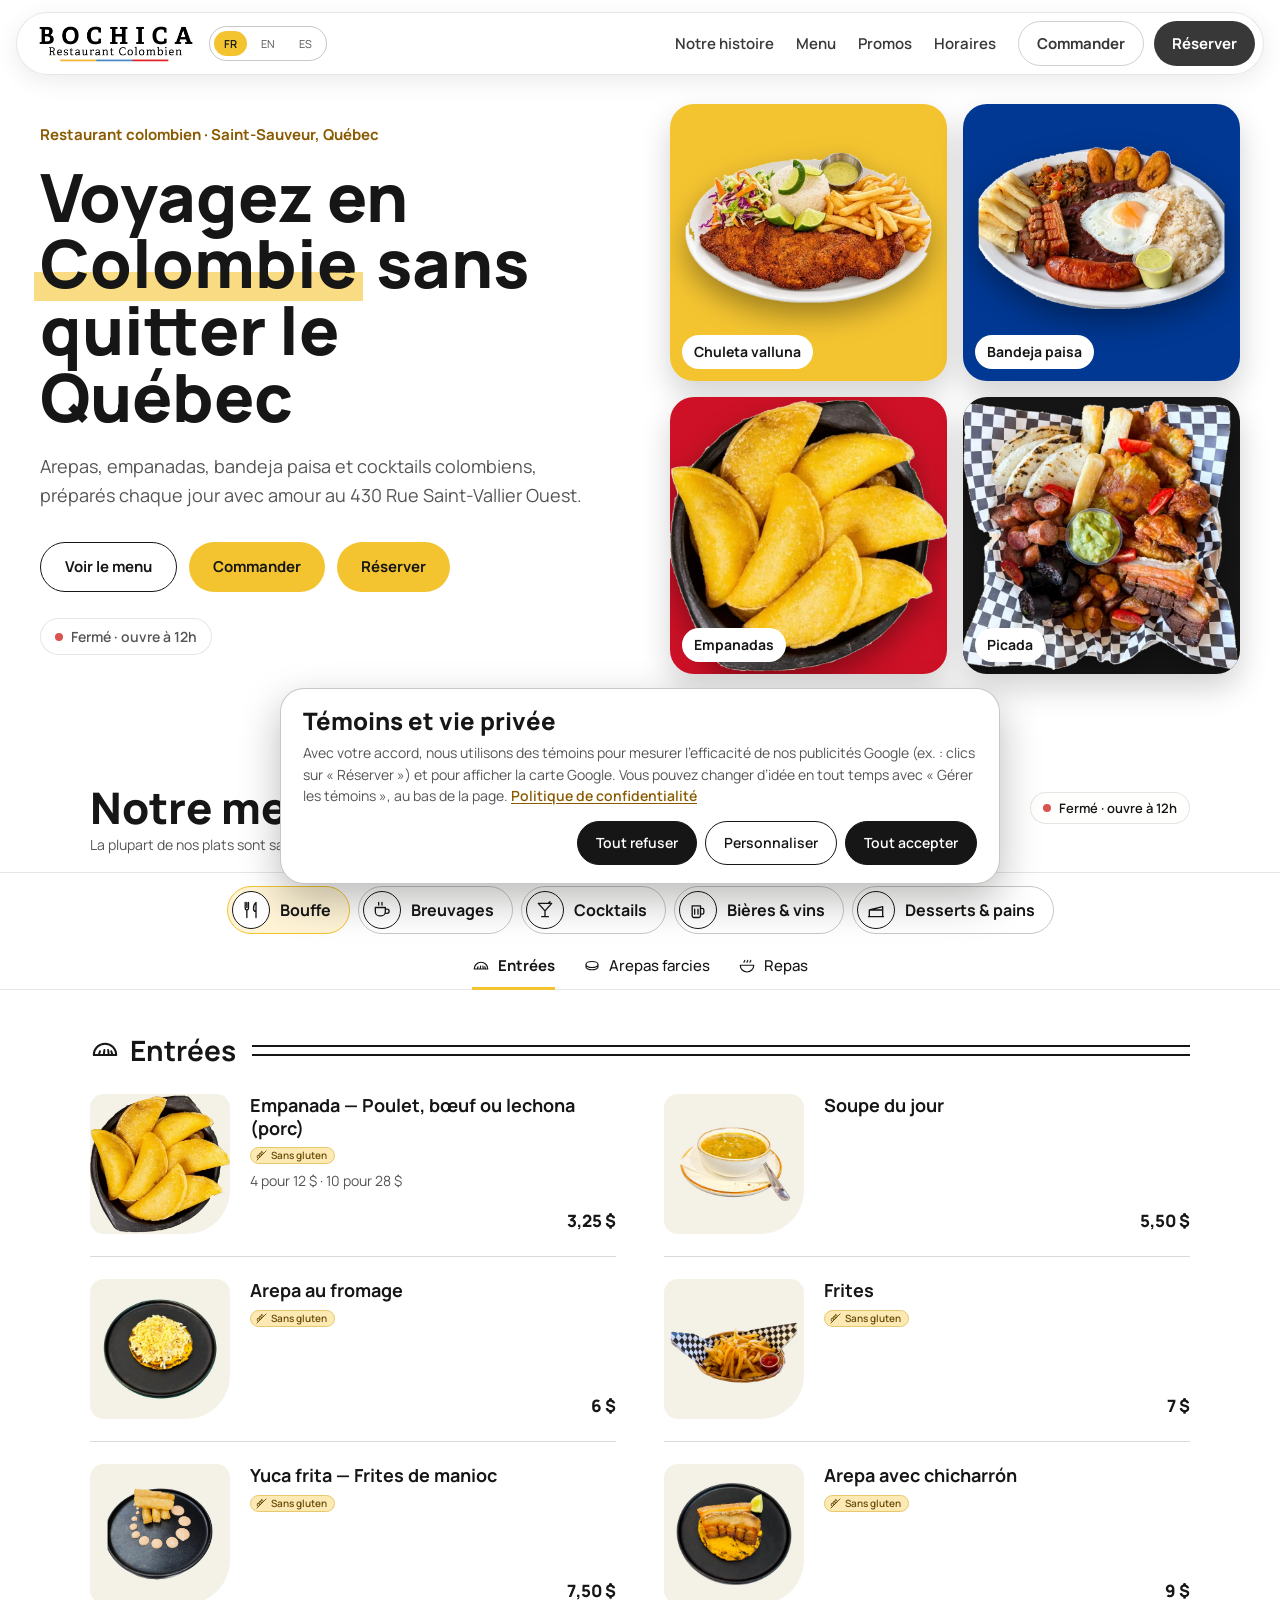
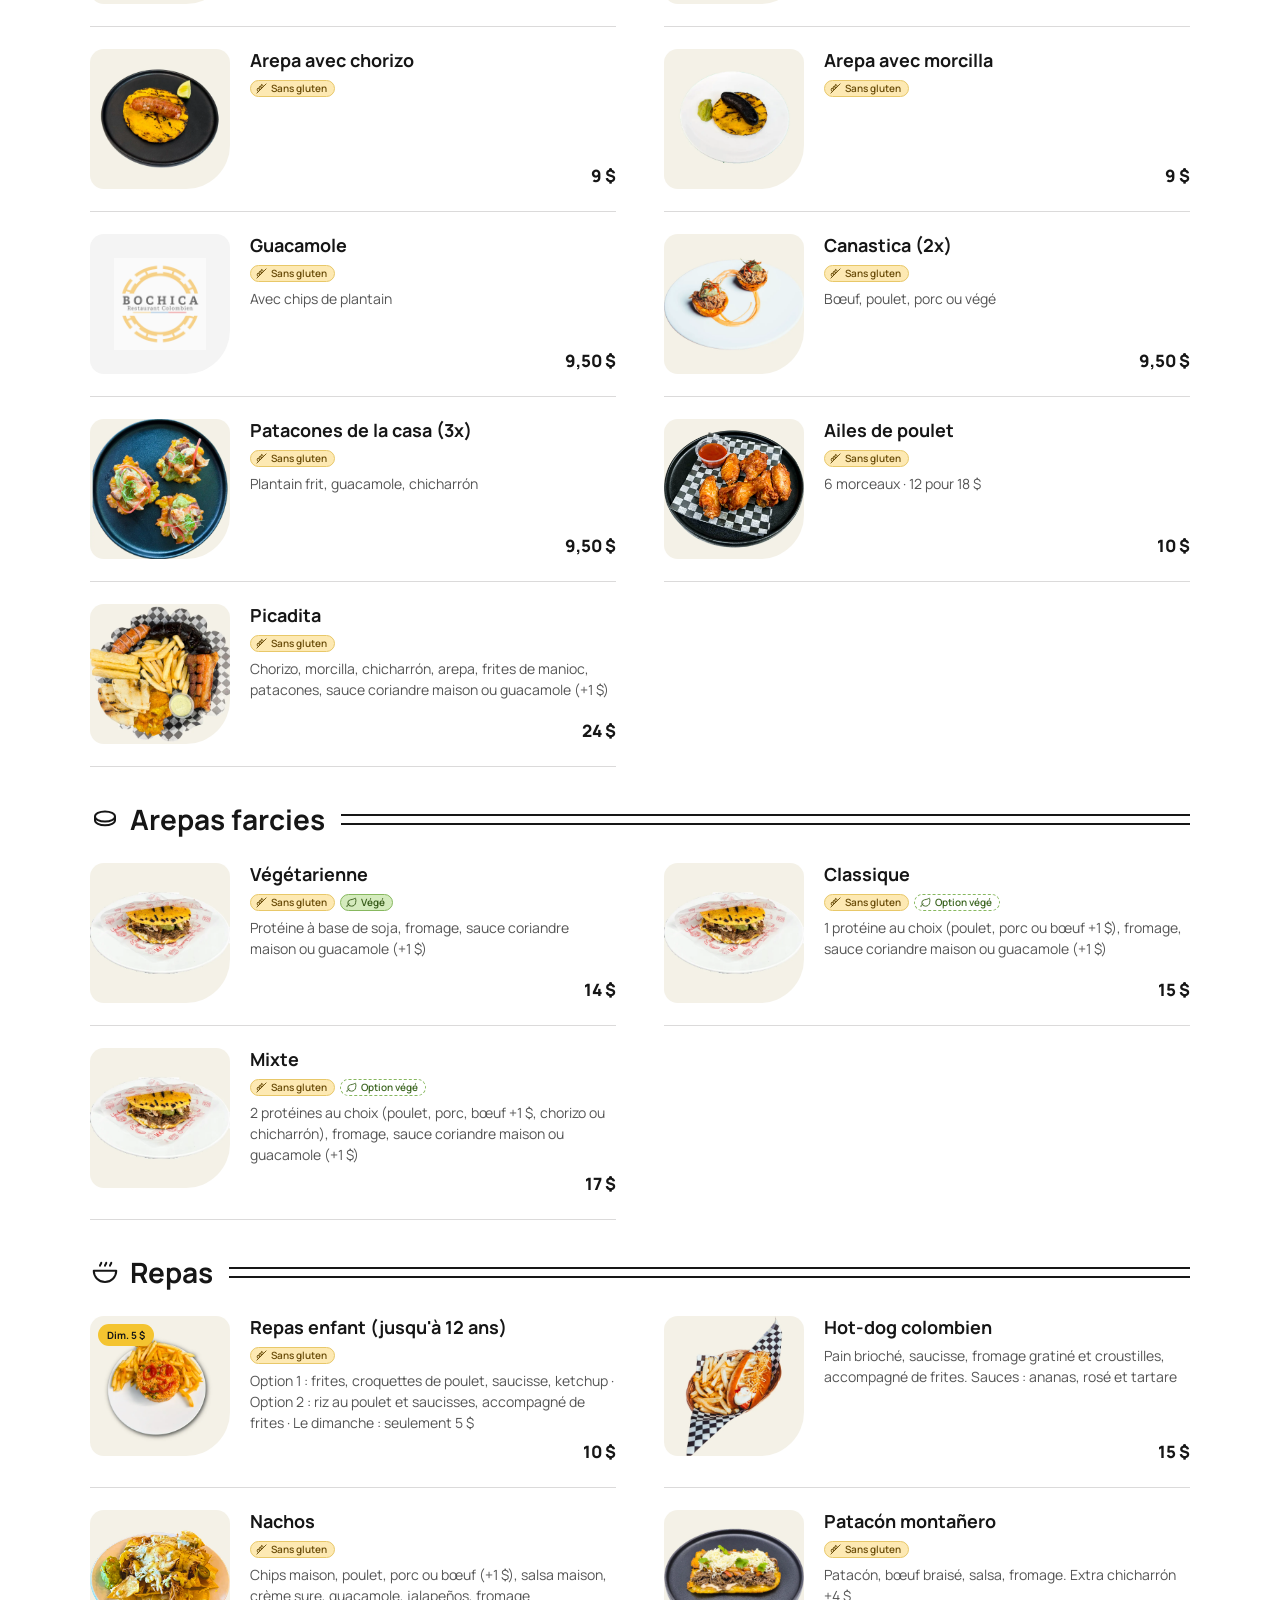
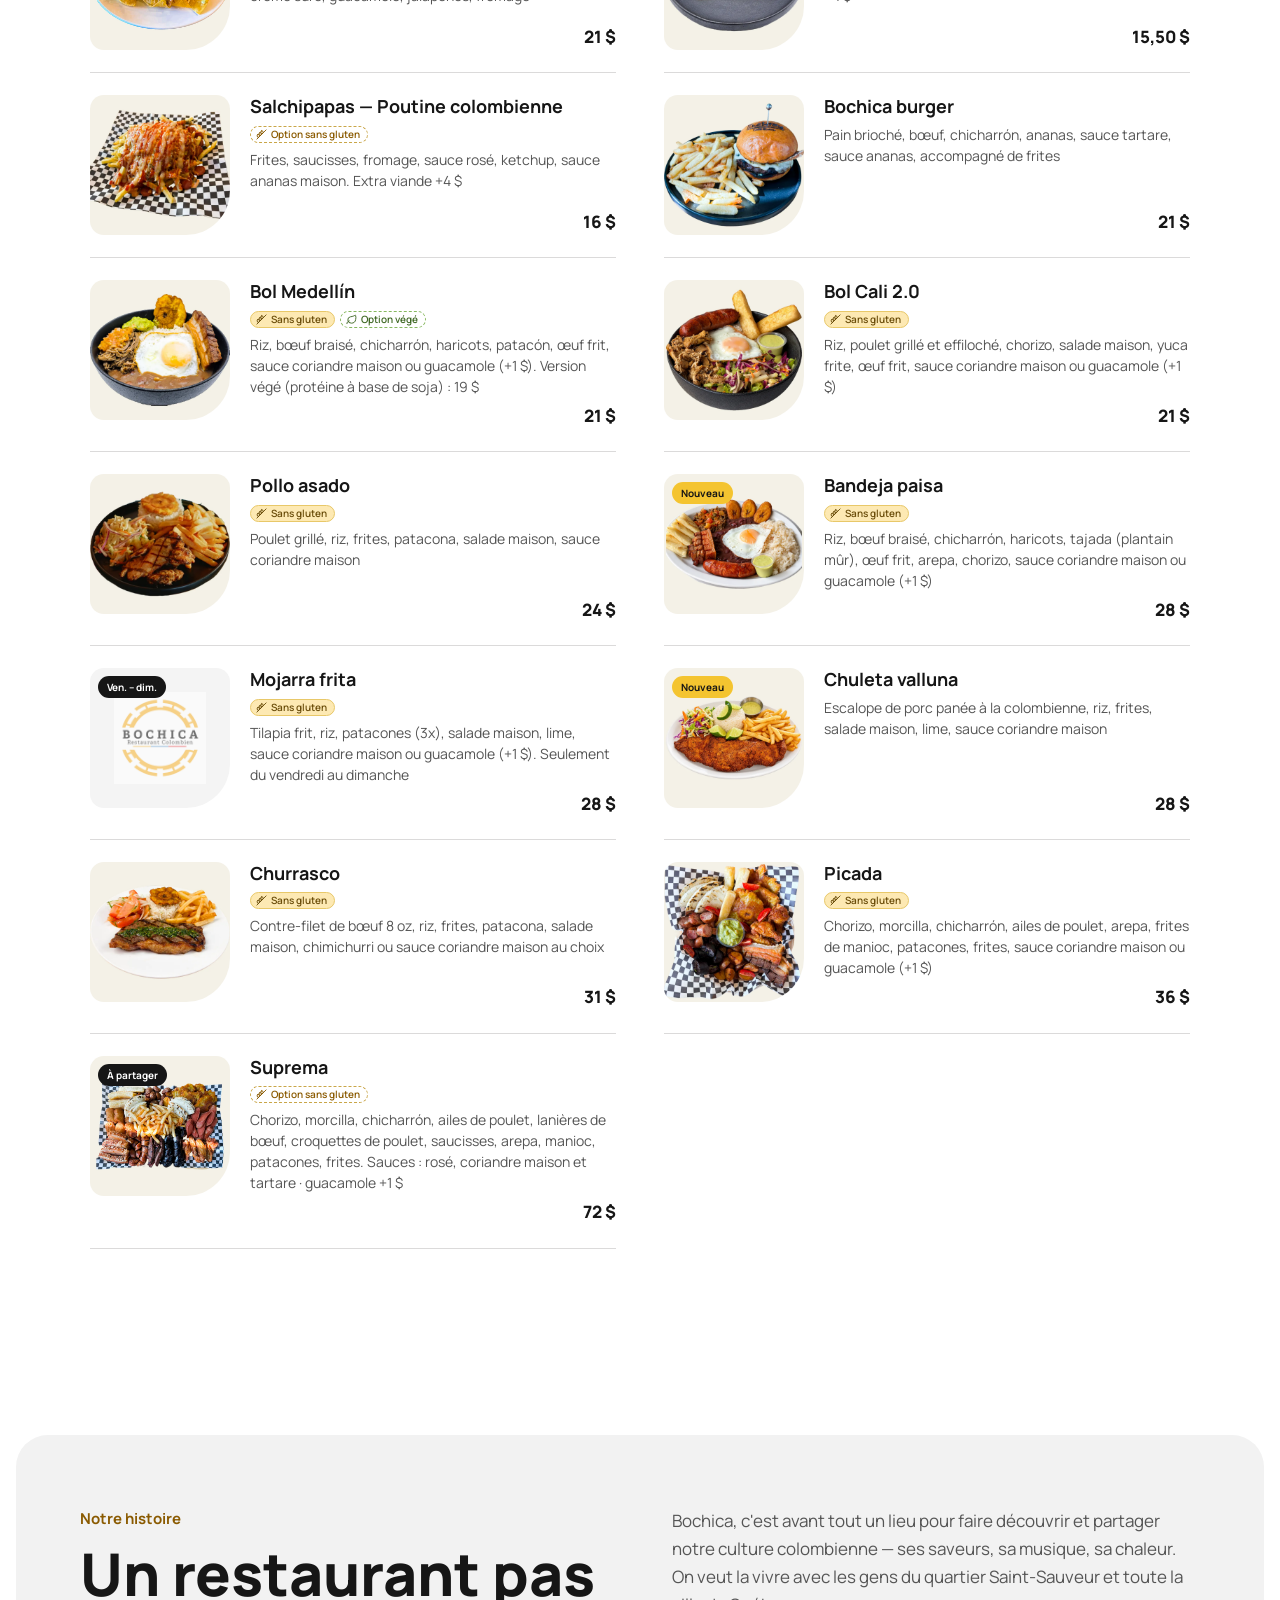
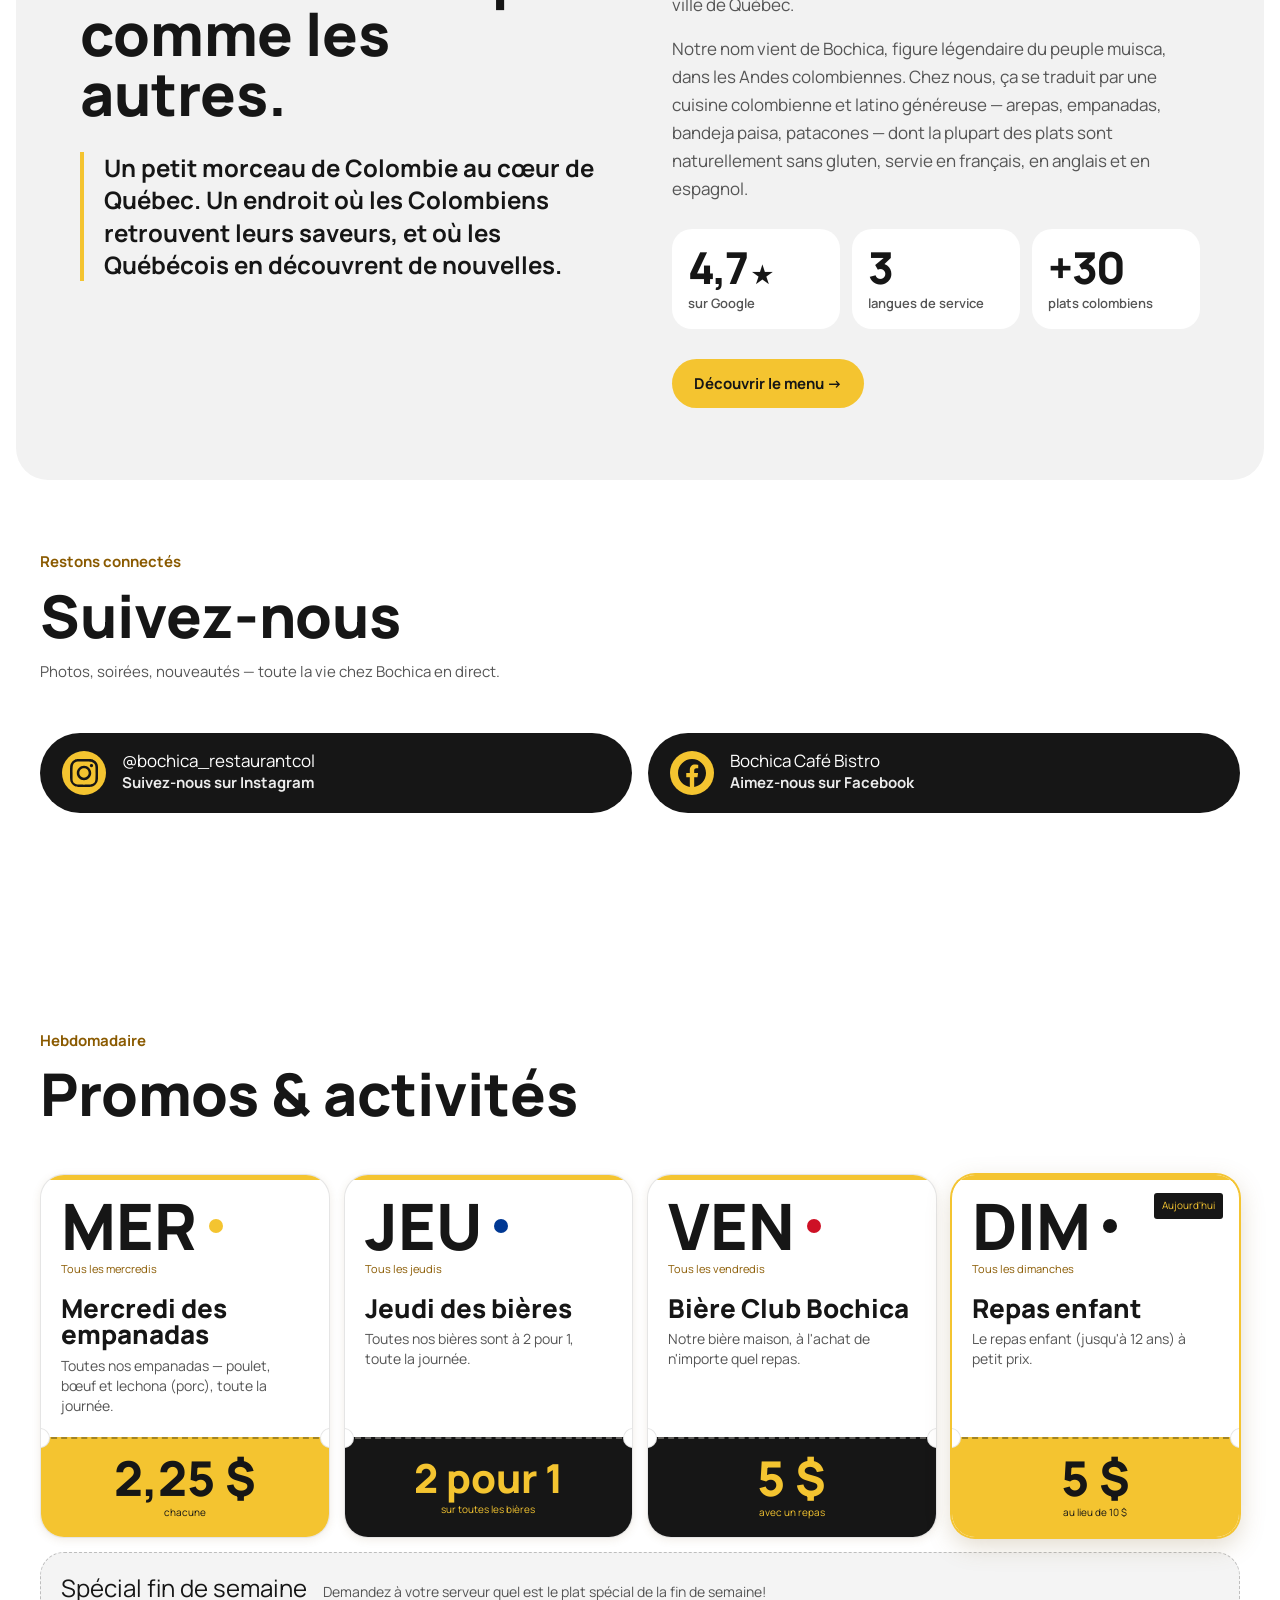
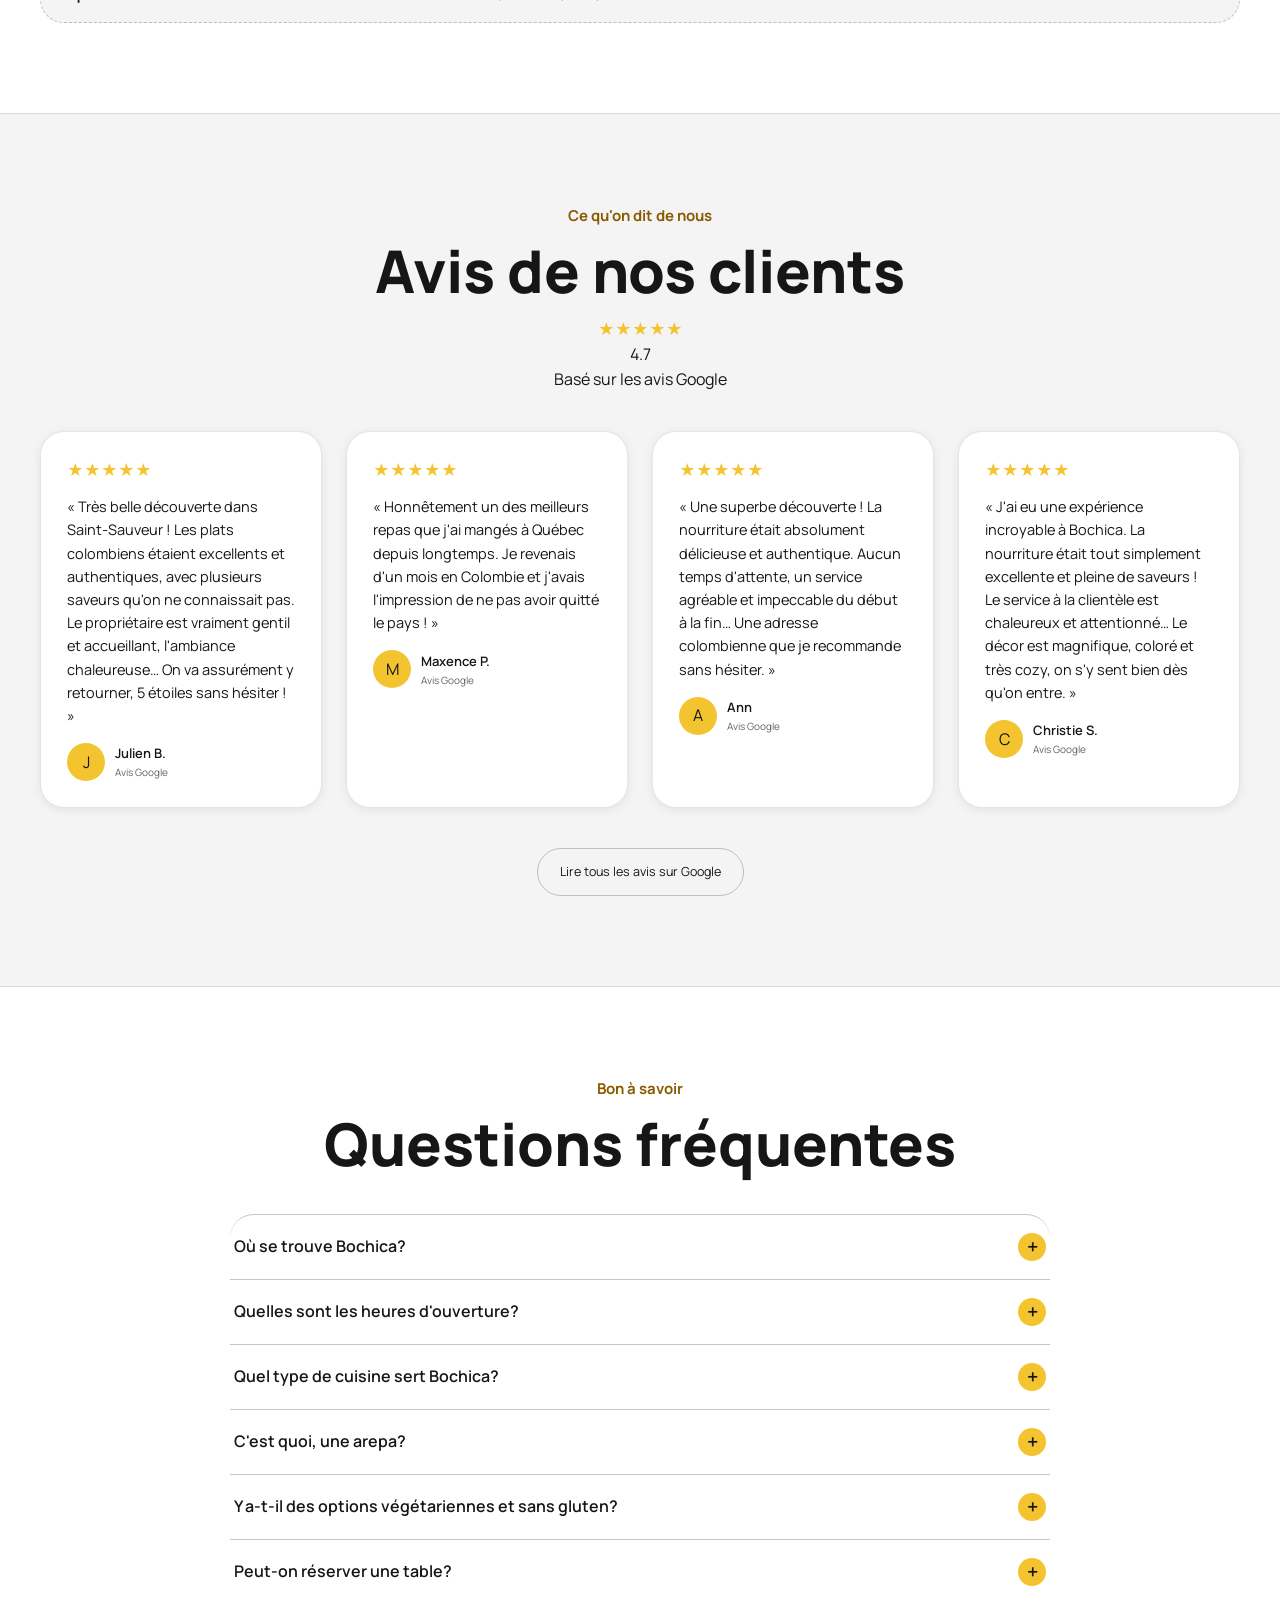
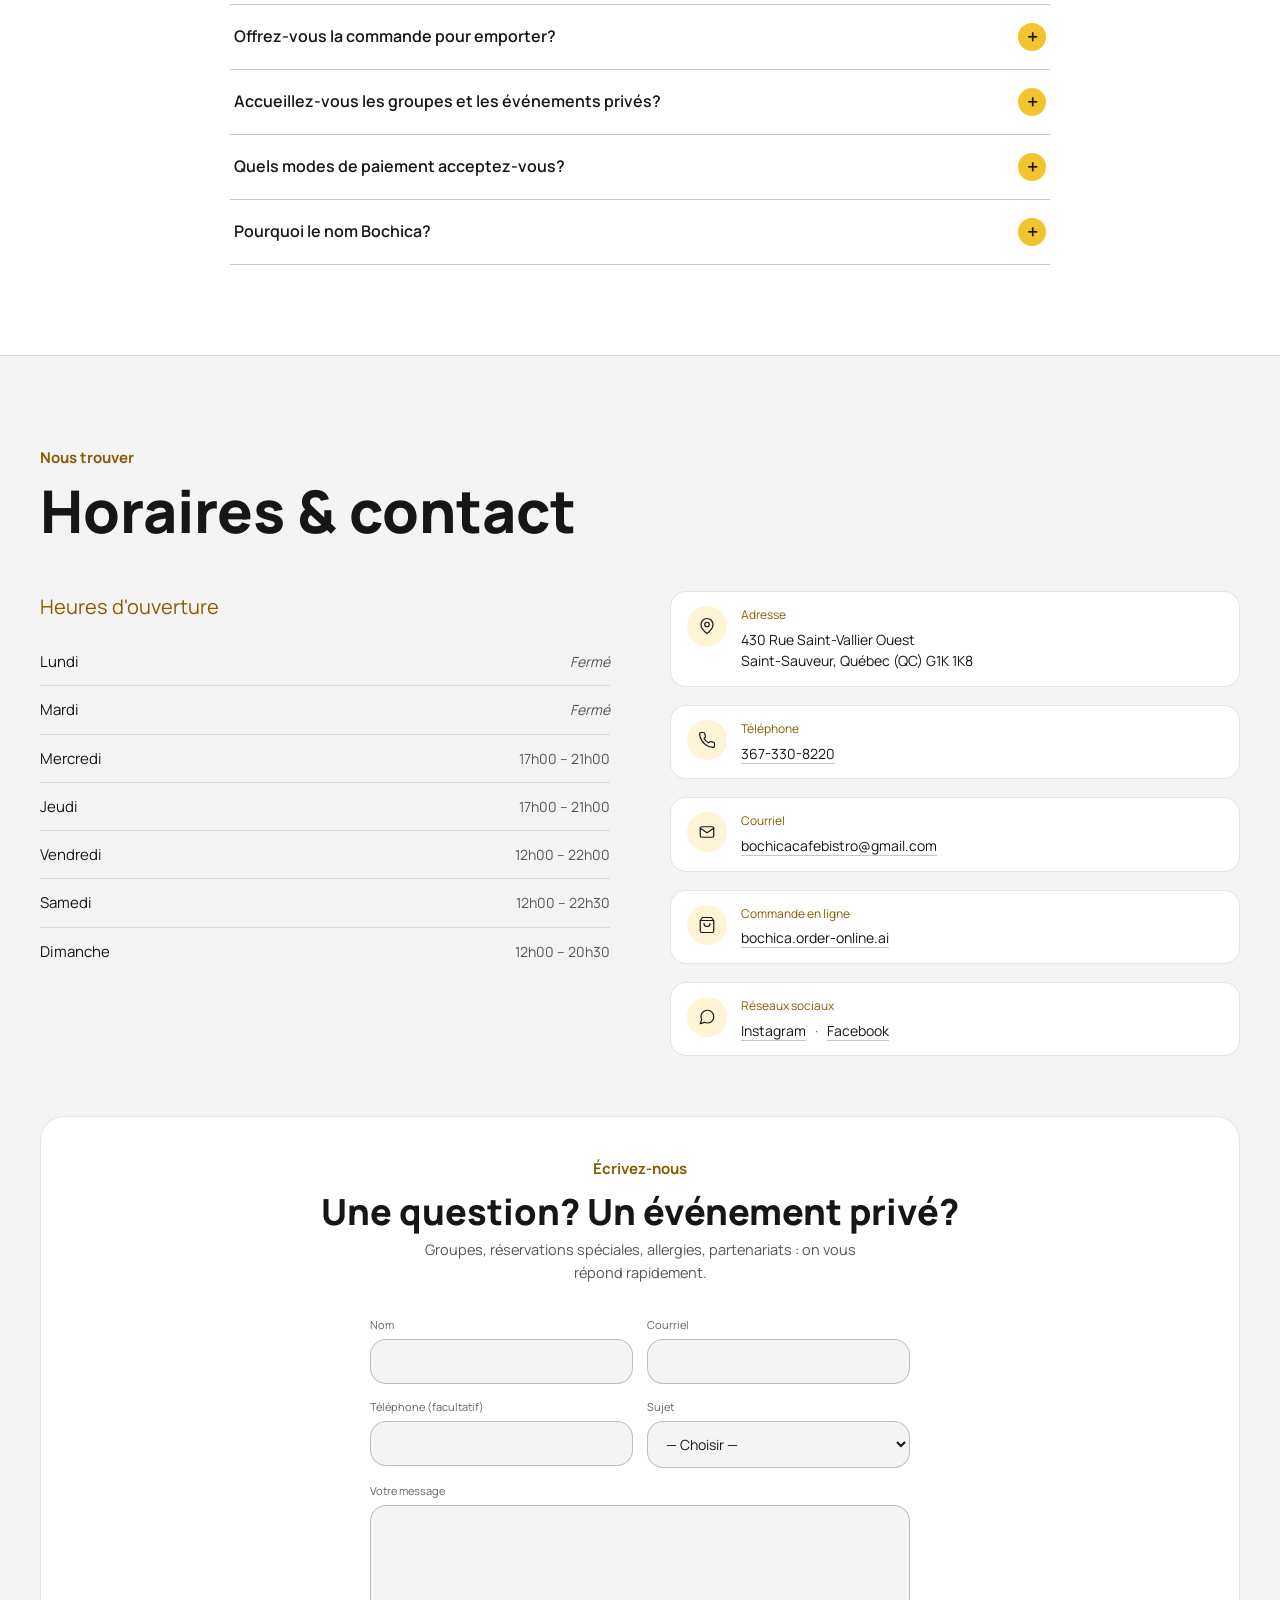
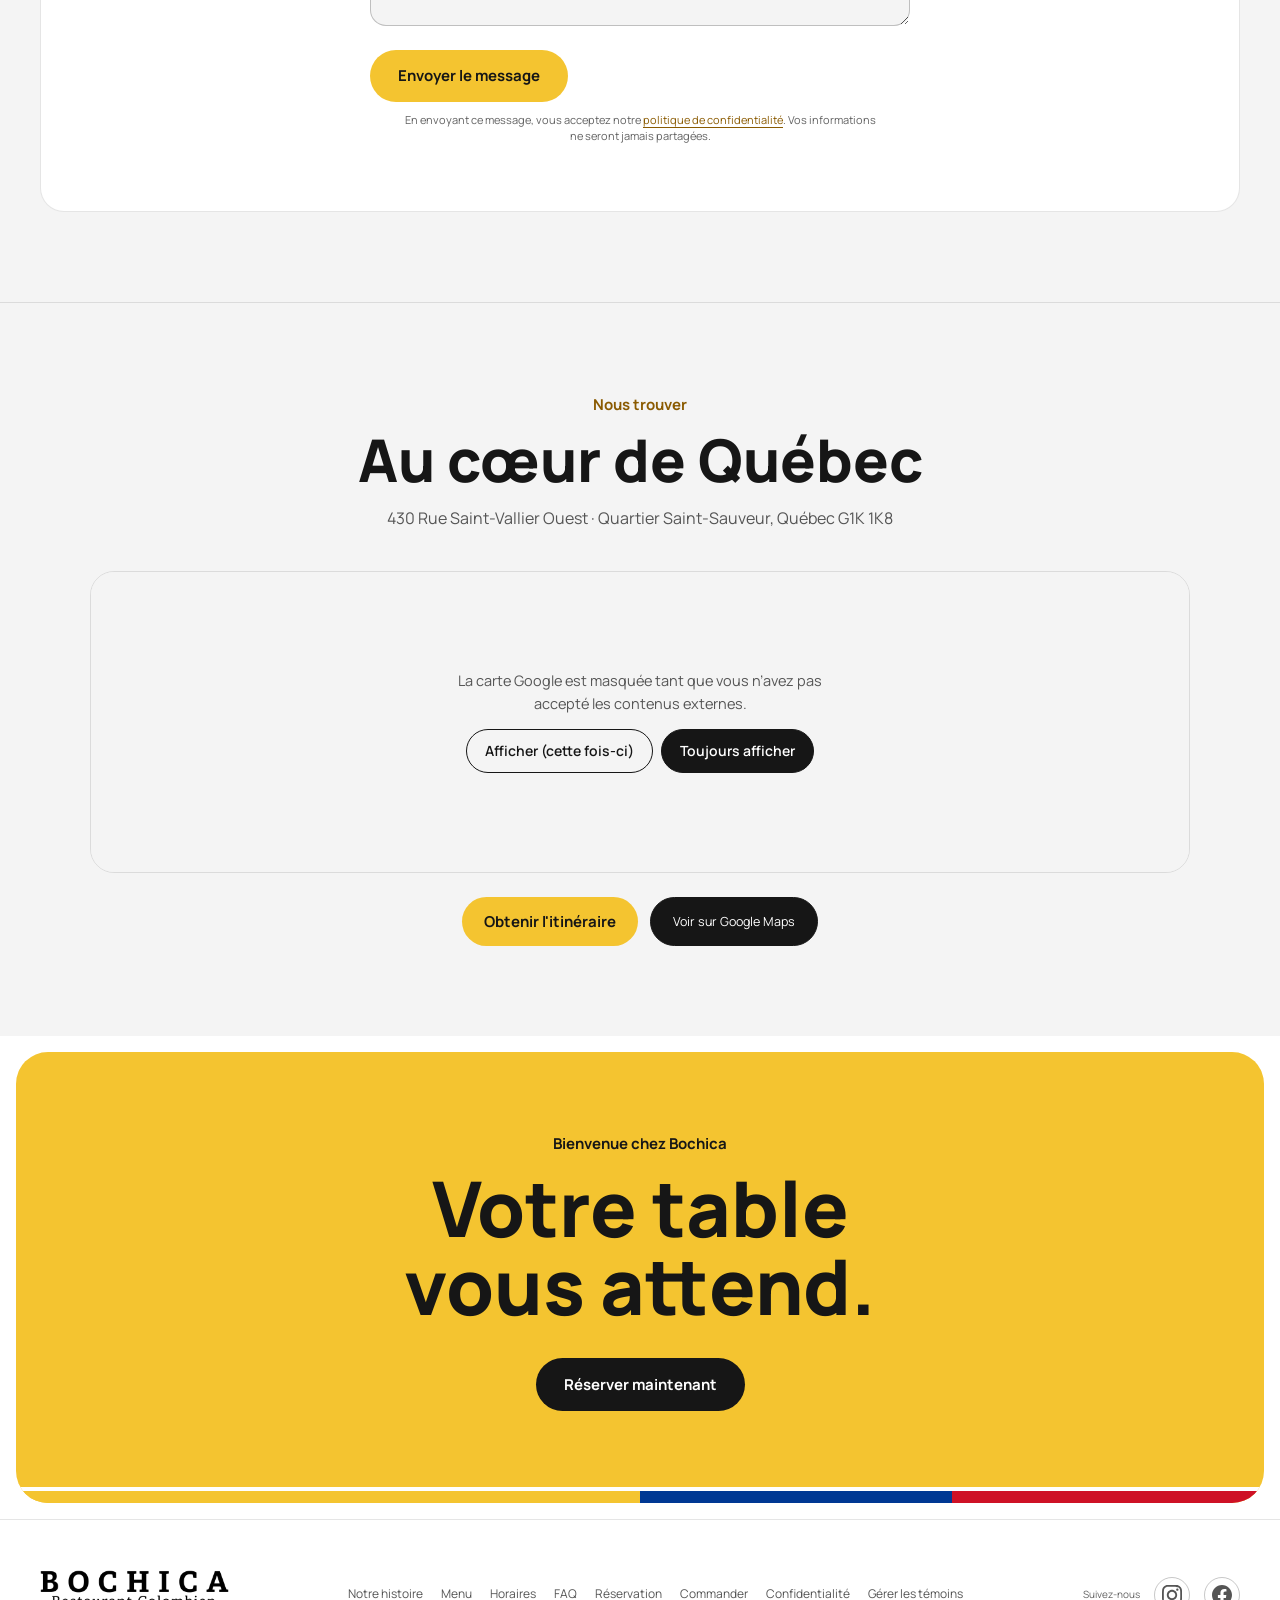
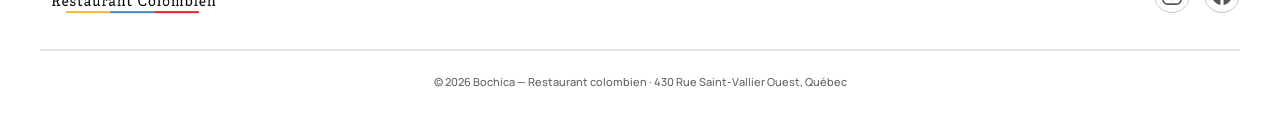
==== index.html @ 5a5da404 "sdf" ====
<!DOCTYPE html>
<html lang="fr-CA" data-page-lang="fr">
<head>
  <meta charset="UTF-8"/>
  <meta name="viewport" content="width=device-width, initial-scale=1.0"/>
  <meta name="color-scheme" content="light"/>

  <!-- ============ SEO — Balises principales ============ -->
  <title>Bochica Restaurant Colombien · Cuisine latino à Québec</title>
  <meta name="description" content="Restaurant colombien et latino à Québec : arepas, empanadas, bandeja paisa, cocktails. Saint-Sauveur, 430 Saint-Vallier O. Réservez ou commandez en ligne."/>
  <meta name="author" content="Bochica Restaurant Colombien"/>
  <meta name="robots" content="index, follow, max-image-preview:large, max-snippet:-1, max-video-preview:-1"/>
  <meta name="geo.region" content="CA-QC"/>
  <meta name="geo.placename" content="Québec"/>
  <meta name="geo.position" content="46.811622;-71.239785"/>
  <meta name="ICBM" content="46.811622, -71.239785"/>

  <!-- URL canonique -->
  <link rel="canonical" href="https://bochicacafebistro.ca/"/>

  <!-- Favicon & icônes -->
  <link rel="icon" type="image/x-icon" href="/favicon.ico"/>
  <link rel="icon" type="image/png" sizes="16x16" href="/images/favicon-16x16.png"/>
  <link rel="icon" type="image/png" sizes="32x32" href="/images/favicon-32x32.png"/>
  <link rel="icon" type="image/png" sizes="48x48" href="/images/favicon-48x48.png"/>
  <link rel="apple-touch-icon" sizes="180x180" href="/images/apple-touch-icon.png"/>
  <link rel="manifest" href="/site.webmanifest"/>
  <meta name="theme-color" content="#f5f1e8"/>
  <meta name="apple-mobile-web-app-capable" content="yes"/>
  <meta name="mobile-web-app-capable" content="yes"/>
  <meta name="apple-mobile-web-app-status-bar-style" content="default"/>
  <meta name="apple-mobile-web-app-title" content="Bochica"/>

  <!-- Préchargement des ressources critiques pour Core Web Vitals -->
  <!-- NOTE: pas de preload du logo (800 KB) — non-LCP, gaspille de la bande passante critique.
       NOTE: le preload de hero.jpg a été retiré car le fichier n'existe pas encore.
       À réactiver dès que images/hero.jpg (poster vidéo) sera ajouté. -->

  <!-- DNS prefetch pour optimiser les connexions externes -->
  <link rel="dns-prefetch" href="https://widgets.libroreserve.com"/>
  <link rel="dns-prefetch" href="https://bochica.order-online.ai"/>
  <link rel="dns-prefetch" href="https://www.google.com"/>

  <!-- Typographie : Bebas Neue (titres impact) + Inter (corps) + JetBrains Mono (microcopy) -->
  <link rel="preconnect" href="https://fonts.googleapis.com"/>
  <link rel="preconnect" href="https://fonts.gstatic.com" crossorigin/>
  <link rel="preload" as="style" href="https://fonts.googleapis.com/css2?family=Bebas+Neue&family=Manrope:wght@500;600;700;800&family=Inter:wght@400;500;600;700&family=JetBrains+Mono:wght@400;500;600&display=swap"/>
  <link href="https://fonts.googleapis.com/css2?family=Bebas+Neue&family=Manrope:wght@500;600;700;800&family=Inter:wght@400;500;600;700&family=JetBrains+Mono:wght@400;500;600&display=swap" rel="stylesheet"/>

  <!-- ============ Open Graph (Facebook, LinkedIn, WhatsApp) ============ -->
  <meta property="og:type" content="restaurant.restaurant"/>
  <meta property="og:site_name" content="Bochica Restaurant Colombien"/>
  <meta property="og:url" content="https://bochicacafebistro.ca/"/>
  <meta property="og:title" content="Bochica Restaurant Colombien · Cuisine latino à Québec"/>
  <meta property="og:description" content="Voyagez en Colombie sans quitter le Québec ! Arepas, empanadas, bandeja paisa et cocktails latino-américains au 430 Rue Saint-Vallier Ouest, Québec."/>
  <meta property="og:image" content="https://bochicacafebistro.ca/images/og-bochica.jpg"/>
  <meta property="og:image:secure_url" content="https://bochicacafebistro.ca/images/og-bochica.jpg"/>
  <meta property="og:image:type" content="image/jpeg"/>
  <meta property="og:image:width" content="1200"/>
  <meta property="og:image:height" content="630"/>
  <meta property="og:image:alt" content="Bochica, restaurant colombien à Québec — Bol Medellín"/>
  <meta property="og:locale" content="fr_CA"/>
  <meta property="og:locale:alternate" content="en_CA"/>
  <meta property="og:locale:alternate" content="es_ES"/>
  <meta property="restaurant:contact_info:street_address" content="430 Rue Saint-Vallier Ouest"/>
  <meta property="restaurant:contact_info:locality" content="Québec"/>
  <meta property="restaurant:contact_info:region" content="QC"/>
  <meta property="restaurant:contact_info:postal_code" content="G1K 1K8"/>
  <meta property="restaurant:contact_info:country_name" content="Canada"/>
  <meta property="restaurant:contact_info:phone_number" content="+1-367-330-8220"/>

  <!-- ============ Twitter / X Cards ============ -->
  <meta name="twitter:card" content="summary_large_image"/>
  <meta name="twitter:url" content="https://bochicacafebistro.ca/"/>
  <meta name="twitter:title" content="Bochica Restaurant Colombien · Cuisine latino à Québec"/>
  <meta name="twitter:description" content="Voyagez en Colombie sans quitter le Québec ! Arepas, empanadas, bandeja paisa et cocktails au 430 Rue Saint-Vallier Ouest."/>
  <meta name="twitter:image" content="https://bochicacafebistro.ca/images/og-bochica.jpg"/>
  <meta name="twitter:image:alt" content="Bochica, restaurant colombien à Québec — Bol Medellín"/>

  <!-- ============ Données structurées — Schema.org Restaurant ============ -->
  <script type="application/ld+json">
  {
    "@context": "https://schema.org",
    "@type": "Restaurant",
    "@id": "https://bochicacafebistro.ca/#restaurant",
    "name": "Bochica Restaurant Colombien",
    "alternateName": ["Bochica", "Bochica Café Bistro", "Restaurant Bochica"],
    "description": "Restaurant colombien et latino à Québec (Saint-Sauveur) : arepas, empanadas, bandeja paisa, patacones, picadas, cocktails latinos et desserts colombiens. La plupart des plats sont sans gluten. Service en français, en anglais et en espagnol.",
    "image": [
      "https://bochicacafebistro.ca/images/og-bochica.jpg",
      "https://bochicacafebistro.ca/images/bandeja-medellin.webp",
      "https://bochicacafebistro.ca/images/bochica-burger.webp",
      "https://bochicacafebistro.ca/images/picada-suprema.webp",
      "https://bochicacafebistro.ca/images/arepa-classique.webp"
    ],
    "photo": [
      "https://bochicacafebistro.ca/images/bandeja-medellin.webp",
      "https://bochicacafebistro.ca/images/picada.webp",
      "https://bochicacafebistro.ca/images/patacones-de-la-casa.webp",
      "https://bochicacafebistro.ca/images/churrasco.webp",
      "https://bochicacafebistro.ca/images/pollo-asado.webp",
      "https://bochicacafebistro.ca/images/bochica-burger.webp"
    ],
    "logo": "https://bochicacafebistro.ca/images/logo-bochica.png",
    "url": "https://bochicacafebistro.ca/",
    "telephone": "+1-367-330-8220",
    "email": "bochicacafebistro@gmail.com",
    "priceRange": "$$",
    "servesCuisine": ["Colombienne", "Latino-américaine", "Sud-américaine", "Colombian", "Latin American"],
    "knowsLanguage": ["fr", "en", "es"],
    "paymentAccepted": ["Cash", "Credit Card", "Debit Card"],
    "currenciesAccepted": "CAD",
    "publicAccess": true,
    "isAccessibleForFree": true,
    "smokingAllowed": false,
    "hasMap": "https://www.google.com/maps/place/?q=place_id:ChIJmYzJQnqXuEwRTWtbmpZ_2zA",
    "geo": {
      "@type": "GeoCoordinates",
      "latitude": 46.811622,
      "longitude": -71.239785
    },
    "address": {
      "@type": "PostalAddress",
      "streetAddress": "430 Rue Saint-Vallier Ouest",
      "addressLocality": "Québec",
      "addressRegion": "QC",
      "postalCode": "G1K 1K8",
      "addressCountry": "CA"
    },
    "openingHoursSpecification": [
      {
        "@type": "OpeningHoursSpecification",
        "dayOfWeek": ["Wednesday", "Thursday"],
        "opens": "17:00",
        "closes": "21:00"
      },
      {
        "@type": "OpeningHoursSpecification",
        "dayOfWeek": "Friday",
        "opens": "12:00",
        "closes": "22:00"
      },
      {
        "@type": "OpeningHoursSpecification",
        "dayOfWeek": "Saturday",
        "opens": "12:00",
        "closes": "22:30"
      },
      {
        "@type": "OpeningHoursSpecification",
        "dayOfWeek": "Sunday",
        "opens": "12:00",
        "closes": "20:30"
      }
    ],
    "acceptsReservations": true,
    "hasMenu": "https://bochicacafebistro.ca/#menu",
    "potentialAction": [
      {
        "@type": "ReserveAction",
        "target": {
          "@type": "EntryPoint",
          "urlTemplate": "https://widgets.libroreserve.com/WEB/QC017664192446445AC/book",
          "inLanguage": "fr-CA",
          "actionPlatform": [
            "http://schema.org/DesktopWebPlatform",
            "http://schema.org/MobileWebPlatform"
          ]
        }
      },
      {
        "@type": "OrderAction",
        "target": {
          "@type": "EntryPoint",
          "urlTemplate": "https://bochica.order-online.ai/",
          "inLanguage": "fr-CA",
          "actionPlatform": [
            "http://schema.org/DesktopWebPlatform",
            "http://schema.org/MobileWebPlatform"
          ]
        },
        "deliveryMethod": [
          "http://purl.org/goodrelations/v1#DeliveryModePickUp"
        ]
      }
    ],
    "sameAs": [
      "https://www.instagram.com/bochica_restaurantcol/",
      "https://www.facebook.com/61567223975718",
      "https://www.google.com/maps/place/?q=place_id:ChIJmYzJQnqXuEwRTWtbmpZ_2zA",
      "https://www.tripadvisor.ca/Restaurant_Review-g155033-d33771823-Reviews-Bochica_cafe_bistro-Quebec_City_Quebec.html",
      "https://www.restoquebec.ca/resto/bochica-cafe-bistro-quebec/19859/fr/"
    ]
  }
  </script>

  <!-- ============ Données structurées — Schema.org Menu ============ -->
  <script type="application/ld+json">
  {
    "@context": "https://schema.org",
    "@type": "Menu",
    "name": "Menu Bochica",
    "inLanguage": "fr-CA",
    "hasMenuSection": [
      {
        "@type": "MenuSection",
        "name": "Entrées",
        "hasMenuItem": [
          {"@type":"MenuItem","name":"Empanada — Poulet, bœuf ou lechona (porc)","description":"4 pour 12 $ · 10 pour 28 $","image":"https://bochicacafebistro.ca/images/empanadas.webp","offers":{"@type":"Offer","price":"3.25","priceCurrency":"CAD"}},
          {"@type":"MenuItem","name":"Soupe du jour","image":"https://bochicacafebistro.ca/images/sancochito.webp","offers":{"@type":"Offer","price":"5.50","priceCurrency":"CAD"}},
          {"@type":"MenuItem","name":"Arepa au fromage","image":"https://bochicacafebistro.ca/images/arepa-au-fromage.webp","suitableForDiet":["https://schema.org/VegetarianDiet","https://schema.org/GlutenFreeDiet"],"offers":{"@type":"Offer","price":"6.00","priceCurrency":"CAD"}},
          {"@type":"MenuItem","name":"Frites","image":"https://bochicacafebistro.ca/images/frites.webp","suitableForDiet":["https://schema.org/VegetarianDiet","https://schema.org/GlutenFreeDiet"],"offers":{"@type":"Offer","price":"7.00","priceCurrency":"CAD"}},
          {"@type":"MenuItem","name":"Yuca frita — Frites de manioc","image":"https://bochicacafebistro.ca/images/frites-de-yuca.webp","offers":{"@type":"Offer","price":"7.50","priceCurrency":"CAD"}},
          {"@type":"MenuItem","name":"Arepa avec chicharrón","image":"https://bochicacafebistro.ca/images/arepa-avec-chicharron.webp","suitableForDiet":"https://schema.org/GlutenFreeDiet","offers":{"@type":"Offer","price":"9.00","priceCurrency":"CAD"}},
          {"@type":"MenuItem","name":"Arepa avec chorizo","image":"https://bochicacafebistro.ca/images/arepa-avec-chorizo.webp","suitableForDiet":"https://schema.org/GlutenFreeDiet","offers":{"@type":"Offer","price":"9.00","priceCurrency":"CAD"}},
          {"@type":"MenuItem","name":"Arepa avec morcilla","image":"https://bochicacafebistro.ca/images/arepa-avec-morcilla.webp","suitableForDiet":"https://schema.org/GlutenFreeDiet","offers":{"@type":"Offer","price":"9.00","priceCurrency":"CAD"}},
          {"@type":"MenuItem","name":"Guacamole avec chips de plantain","description":"Avec chips de plantain","offers":{"@type":"Offer","price":"9.50","priceCurrency":"CAD"}},
          {"@type":"MenuItem","name":"Canastica (2x)","description":"Bœuf, poulet, porc ou végé","image":"https://bochicacafebistro.ca/images/canastica.webp","offers":{"@type":"Offer","price":"9.50","priceCurrency":"CAD"}},
          {"@type":"MenuItem","name":"Patacones de la casa (3x)","description":"Plantain frit, guacamole, chicharrón","image":"https://bochicacafebistro.ca/images/patacones-de-la-casa.webp","offers":{"@type":"Offer","price":"9.50","priceCurrency":"CAD"}},
          {"@type":"MenuItem","name":"Ailes de poulet","description":"6 morceaux · 12 pour 18 $","image":"https://bochicacafebistro.ca/images/ailes-poulet.webp","offers":{"@type":"Offer","price":"10.00","priceCurrency":"CAD"}},
          {"@type":"MenuItem","name":"Picadita","description":"Chorizo, morcilla, chicharrón, arepa, frites de manioc, patacones, sauce coriandre maison ou guacamole (+1 $)","image":"https://bochicacafebistro.ca/images/picadita.webp","offers":{"@type":"Offer","price":"24.00","priceCurrency":"CAD"}}
        ]
      },
      {
        "@type": "MenuSection",
        "name": "Arepas farcies",
        "hasMenuItem": [
          {"@type":"MenuItem","name":"Arepa Végétarienne","description":"Protéine à base de soja, fromage, sauce coriandre maison ou guacamole (+1 $)","image":"https://bochicacafebistro.ca/images/arepa-classique.webp","suitableForDiet":["https://schema.org/VegetarianDiet","https://schema.org/GlutenFreeDiet"],"offers":{"@type":"Offer","price":"14.00","priceCurrency":"CAD"}},
          {"@type":"MenuItem","name":"Arepa Classique","description":"1 protéine au choix (poulet, porc ou bœuf +1 $), fromage, sauce coriandre maison ou guacamole (+1 $)","image":"https://bochicacafebistro.ca/images/arepa-classique.webp","suitableForDiet":"https://schema.org/GlutenFreeDiet","offers":{"@type":"Offer","price":"15.00","priceCurrency":"CAD"}},
          {"@type":"MenuItem","name":"Arepa Mixte","description":"2 protéines au choix (poulet, porc, bœuf +1 $, chorizo ou chicharrón), fromage, sauce coriandre maison ou guacamole (+1 $)","image":"https://bochicacafebistro.ca/images/arepa-classique.webp","suitableForDiet":"https://schema.org/GlutenFreeDiet","offers":{"@type":"Offer","price":"17.00","priceCurrency":"CAD"}}
        ]
      },
      {
        "@type": "MenuSection",
        "name": "Repas",
        "hasMenuItem": [
          {"@type":"MenuItem","name":"Repas enfant (jusqu'à 12 ans)","description":"Option 1 : frites, croquettes de poulet, saucisse, ketchup · Option 2 : riz au poulet et saucisses, accompagné de frites · Le dimanche : seulement 5 $","image":"https://bochicacafebistro.ca/images/repas-enfant.webp","offers":{"@type":"Offer","price":"10.00","priceCurrency":"CAD"}},
          {"@type":"MenuItem","name":"Hot-dog colombien","description":"Pain brioché, saucisse, fromage gratiné et croustilles, accompagné de frites. Sauces : ananas, rosé et tartare","image":"https://bochicacafebistro.ca/images/hot-dog-colombien.webp","offers":{"@type":"Offer","price":"15.00","priceCurrency":"CAD"}},
          {"@type":"MenuItem","name":"Nachos","description":"Chips maison, poulet, porc ou bœuf (+1 $), salsa maison, crème sure, guacamole, jalapeños, fromage","image":"https://bochicacafebistro.ca/images/nachos.webp","suitableForDiet":"https://schema.org/GlutenFreeDiet","offers":{"@type":"Offer","price":"21.00","priceCurrency":"CAD"}},
          {"@type":"MenuItem","name":"Patacón montañero","description":"Patacón, bœuf braisé, salsa, fromage. Extra chicharrón +4 $","image":"https://bochicacafebistro.ca/images/patacon-montanero.webp","offers":{"@type":"Offer","price":"15.50","priceCurrency":"CAD"}},
          {"@type":"MenuItem","name":"Salchipapas","description":"Frites, saucisses, fromage, sauce rosé, ketchup, sauce ananas maison. Extra viande +4 $","image":"https://bochicacafebistro.ca/images/salchipapas.webp","offers":{"@type":"Offer","price":"16.00","priceCurrency":"CAD"}},
          {"@type":"MenuItem","name":"Bochica Burger","description":"Pain brioché, bœuf, chicharrón, ananas, sauce tartare, sauce ananas, accompagné de frites","image":"https://bochicacafebistro.ca/images/bochica-burger.webp","offers":{"@type":"Offer","price":"21.00","priceCurrency":"CAD"}},
          {"@type":"MenuItem","name":"Bol Medellín","description":"Riz, bœuf braisé, chicharrón, haricots, patacón, œuf frit, sauce coriandre maison ou guacamole (+1 $). Version végé (protéine à base de soja) : 19 $","image":"https://bochicacafebistro.ca/images/bandeja-medellin.webp","suitableForDiet":"https://schema.org/GlutenFreeDiet","offers":{"@type":"Offer","price":"21.00","priceCurrency":"CAD"}},
          {"@type":"MenuItem","name":"Bol Cali 2.0","description":"Riz, poulet grillé et effiloché, chorizo, salade maison, yuca frite, œuf frit, sauce coriandre maison ou guacamole (+1 $)","image":"https://bochicacafebistro.ca/images/bol-cali-2.webp","suitableForDiet":"https://schema.org/GlutenFreeDiet","offers":{"@type":"Offer","price":"21.00","priceCurrency":"CAD"}},
          {"@type":"MenuItem","name":"Pollo Asado","description":"Poulet grillé, riz, frites, patacona, salade maison, sauce coriandre maison","image":"https://bochicacafebistro.ca/images/pollo-asado.webp","suitableForDiet":"https://schema.org/GlutenFreeDiet","offers":{"@type":"Offer","price":"24.00","priceCurrency":"CAD"}},
          {"@type":"MenuItem","name":"Bandeja paisa","description":"Riz, bœuf braisé, chicharrón, haricots, tajada (plantain mûr), œuf frit, arepa, chorizo, sauce coriandre maison ou guacamole (+1 $)","image":"https://bochicacafebistro.ca/images/bandeja-paisa.webp","suitableForDiet":"https://schema.org/GlutenFreeDiet","offers":{"@type":"Offer","price":"28.00","priceCurrency":"CAD"}},
          {"@type":"MenuItem","name":"Mojarra frita","description":"Tilapia frit, riz, patacones (3x), salade maison, lime, sauce coriandre maison ou guacamole (+1 $). Seulement du vendredi au dimanche","suitableForDiet":"https://schema.org/GlutenFreeDiet","offers":{"@type":"Offer","price":"28.00","priceCurrency":"CAD"}},
          {"@type":"MenuItem","name":"Chuleta valluna","description":"Escalope de porc panée à la colombienne, riz, frites, salade maison, lime, sauce coriandre maison","image":"https://bochicacafebistro.ca/images/chuleta-valluna.webp","offers":{"@type":"Offer","price":"28.00","priceCurrency":"CAD"}},
          {"@type":"MenuItem","name":"Churrasco","description":"Contre-filet de bœuf 8 oz, riz, frites, patacona, salade maison, chimichurri ou sauce coriandre maison au choix","image":"https://bochicacafebistro.ca/images/churrasco.webp","suitableForDiet":"https://schema.org/GlutenFreeDiet","offers":{"@type":"Offer","price":"31.00","priceCurrency":"CAD"}},
          {"@type":"MenuItem","name":"Picada","description":"Chorizo, morcilla, chicharrón, ailes de poulet, arepa, frites de manioc, patacones, frites, sauce coriandre maison ou guacamole (+1 $)","image":"https://bochicacafebistro.ca/images/picada.webp","suitableForDiet":"https://schema.org/GlutenFreeDiet","offers":{"@type":"Offer","price":"36.00","priceCurrency":"CAD"}},
          {"@type":"MenuItem","name":"Picada Suprema","description":"Chorizo, morcilla, chicharrón, ailes de poulet, lanières de bœuf, croquettes de poulet, saucisses, arepa, manioc, patacones, frites. Sauces : rosé, coriandre maison et tartare · guacamole +1 $","image":"https://bochicacafebistro.ca/images/picada-suprema.webp","offers":{"@type":"Offer","price":"72.00","priceCurrency":"CAD"}}
        ]
      },
      {
        "@type": "MenuSection",
        "name": "Breuvages",
        "hasMenuItem": [
          {"@type":"MenuItem","name":"Café noir","image":"https://bochicacafebistro.ca/images/cafe-noir.webp","offers":{"@type":"Offer","price":"3.50","priceCurrency":"CAD"}},
          {"@type":"MenuItem","name":"Cappuccino","image":"https://bochicacafebistro.ca/images/cappuccino.webp","offers":{"@type":"Offer","price":"4.50","priceCurrency":"CAD"}},
          {"@type":"MenuItem","name":"Chocolat chaud","image":"https://bochicacafebistro.ca/images/chocolat-chaud.webp","offers":{"@type":"Offer","price":"4.50","priceCurrency":"CAD"}},
          {"@type":"MenuItem","name":"Coke · Coke Diète · Sprite · Fanta","image":"https://bochicacafebistro.ca/images/coca-cola.webp","offers":{"@type":"Offer","price":"3.25","priceCurrency":"CAD"}},
          {"@type":"MenuItem","name":"Jarritos","image":"https://bochicacafebistro.ca/images/jarritos.webp","offers":{"@type":"Offer","price":"3.50","priceCurrency":"CAD"}},
          {"@type":"MenuItem","name":"Colombiana ou Manzana","image":"https://bochicacafebistro.ca/images/colombiana.webp","offers":{"@type":"Offer","price":"3.75","priceCurrency":"CAD"}},
          {"@type":"MenuItem","name":"Pony Malta","image":"https://bochicacafebistro.ca/images/pony-malta.webp","offers":{"@type":"Offer","price":"4.00","priceCurrency":"CAD"}},
          {"@type":"MenuItem","name":"Red Bull","image":"https://bochicacafebistro.ca/images/red-bull.webp","offers":{"@type":"Offer","price":"4.25","priceCurrency":"CAD"}},
          {"@type":"MenuItem","name":"Jus naturels colombiens"}
        ]
      },
      {
        "@type": "MenuSection",
        "name": "Cocktails",
        "hasMenuItem": [
          {"@type":"MenuItem","name":"Mocktails","offers":{"@type":"Offer","price":"8.00","priceCurrency":"CAD"}},
          {"@type":"MenuItem","name":"Cocktails classiques","offers":{"@type":"Offer","price":"10.00","priceCurrency":"CAD"}},
          {"@type":"MenuItem","name":"Cocktails signature","offers":{"@type":"Offer","priceSpecification":{"@type":"PriceSpecification","minPrice":"12.00","maxPrice":"12.50","priceCurrency":"CAD"}}}
        ]
      },
      {
        "@type": "MenuSection",
        "name": "Bières, vins et spiritueux",
        "hasMenuItem": [
          {"@type":"MenuItem","name":"Club Bochica — Lager 4%","description":"Notre bière maison","image":"https://bochicacafebistro.ca/images/club-bochica.webp","offers":{"@type":"Offer","price":"9.50","priceCurrency":"CAD"}},
          {"@type":"MenuItem","name":"Heineken Sans alcool 0%","image":"https://bochicacafebistro.ca/images/heineken-00.webp","offers":{"@type":"Offer","price":"8.00","priceCurrency":"CAD"}},
          {"@type":"MenuItem","name":"Labrosse INOX — Lager 5%","image":"https://bochicacafebistro.ca/images/labrosse-inox.webp","offers":{"@type":"Offer","price":"9.50","priceCurrency":"CAD"}},
          {"@type":"MenuItem","name":"Blanche ALPHA — Blanche Belge 5%","image":"https://bochicacafebistro.ca/images/alpha-blanche.webp","offers":{"@type":"Offer","price":"9.50","priceCurrency":"CAD"}},
          {"@type":"MenuItem","name":"Rousse ALPHA — Rousse Anglaise 5%","image":"https://bochicacafebistro.ca/images/alpha-rousse.webp","offers":{"@type":"Offer","price":"9.50","priceCurrency":"CAD"}},
          {"@type":"MenuItem","name":"Minuano ALPHA — Nano IPA 3.1%","image":"https://bochicacafebistro.ca/images/alpha-minuano.webp","offers":{"@type":"Offer","price":"10.00","priceCurrency":"CAD"}},
          {"@type":"MenuItem","name":"Briza ALPHA — Goyave & Tangerine 5.6%","image":"https://bochicacafebistro.ca/images/alpha-briza.webp","offers":{"@type":"Offer","price":"10.00","priceCurrency":"CAD"}},
          {"@type":"MenuItem","name":"Kona ALPHA — NEIPA 6.5%","image":"https://bochicacafebistro.ca/images/alpha-kona.webp","offers":{"@type":"Offer","price":"10.00","priceCurrency":"CAD"}},
          {"@type":"MenuItem","name":"Hungaria Mousseux","description":"Mousseux, Hongrie","image":"https://bochicacafebistro.ca/images/hungaria-mousseux.webp","offers":{"@type":"Offer","price":"35.00","priceCurrency":"CAD"}},
          {"@type":"MenuItem","name":"Porderi dal Nespoli","description":"Vin blanc, Italie","image":"https://bochicacafebistro.ca/images/porderi-dal-nespoli.webp","offers":{"@type":"Offer","price":"35.00","priceCurrency":"CAD"}},
          {"@type":"MenuItem","name":"Adega Panalva Dao","description":"Vin blanc, Portugal","image":"https://bochicacafebistro.ca/images/adega-panalva-dao.webp","offers":{"@type":"Offer","price":"35.00","priceCurrency":"CAD"}},
          {"@type":"MenuItem","name":"Roseline","description":"Vin rosé, France","image":"https://bochicacafebistro.ca/images/roseline.webp","offers":{"@type":"Offer","price":"35.00","priceCurrency":"CAD"}},
          {"@type":"MenuItem","name":"Altamente Jumilla","description":"Vin rouge, Espagne","image":"https://bochicacafebistro.ca/images/altamente-jumilla.webp","offers":{"@type":"Offer","price":"35.00","priceCurrency":"CAD"}},
          {"@type":"MenuItem","name":"Cono Sur Pinot Noir","description":"Vin rouge, Chili","image":"https://bochicacafebistro.ca/images/cono-sur-pinot-noir.webp","offers":{"@type":"Offer","price":"35.00","priceCurrency":"CAD"}},
          {"@type":"MenuItem","name":"Aguardiente Antioqueño","description":"Aguardiente colombien — bouteille","image":"https://bochicacafebistro.ca/images/aguardiente-antioqueno.webp","offers":{"@type":"Offer","price":"79.00","priceCurrency":"CAD"}},
          {"@type":"MenuItem","name":"Brugal Rhum Añejo","description":"Rhum — bouteille","image":"https://bochicacafebistro.ca/images/brugal-rhum-anejo.webp","offers":{"@type":"Offer","price":"79.00","priceCurrency":"CAD"}},
          {"@type":"MenuItem","name":"Jose Cuervo Tequila Especial","description":"Tequila — bouteille","image":"https://bochicacafebistro.ca/images/jose-cuervo-tequila.webp","offers":{"@type":"Offer","price":"79.00","priceCurrency":"CAD"}},
          {"@type":"MenuItem","name":"Jimador Tequila Reposado","description":"Tequila reposado — bouteille","image":"https://bochicacafebistro.ca/images/jimador-tequila.webp","offers":{"@type":"Offer","price":"79.00","priceCurrency":"CAD"}},
          {"@type":"MenuItem","name":"Jameson Black Barrel Whiskey","description":"Whiskey irlandais — bouteille","image":"https://bochicacafebistro.ca/images/jameson-black-barrel.webp","offers":{"@type":"Offer","price":"99.00","priceCurrency":"CAD"}}
        ]
      },
      {
        "@type": "MenuSection",
        "name": "Desserts",
        "hasMenuItem": [
          {"@type":"MenuItem","name":"Gelatina"},
          {"@type":"MenuItem","name":"Flan Maracuyá"},
          {"@type":"MenuItem","name":"Brazo de Reina"},
          {"@type":"MenuItem","name":"Tres Leches"},
          {"@type":"MenuItem","name":"Cheesecake"},
          {"@type":"MenuItem","name":"Pandebono","image":"https://bochicacafebistro.ca/images/pandebono.webp"},
          {"@type":"MenuItem","name":"Buñuelo"},
          {"@type":"MenuItem","name":"Pain fromage","image":"https://bochicacafebistro.ca/images/pain-fromage.webp"}
        ]
      }
    ]
  }
  </script>

  <!-- ============ Données structurées — FAQPage (GÉNÉRÉ par tools/build_lang.py depuis tools/faq_data.py) ============ -->
  <!-- FAQ-JSONLD:START -->
  <script type="application/ld+json">
{
  "@context": "https://schema.org",
  "@type": "FAQPage",
  "inLanguage": "fr-CA",
  "mainEntity": [
    {
      "@type": "Question",
      "name": "Où se trouve Bochica?",
      "acceptedAnswer": {
        "@type": "Answer",
        "text": "Au 430 Rue Saint-Vallier Ouest, Québec (Québec) G1K 1K8, dans le quartier Saint-Sauveur, à quelques minutes de Saint-Roch et du Vieux-Québec."
      }
    },
    {
      "@type": "Question",
      "name": "Quelles sont les heures d'ouverture?",
      "acceptedAnswer": {
        "@type": "Answer",
        "text": "Mercredi et jeudi de 17 h à 21 h, vendredi de 12 h à 22 h, samedi de 12 h à 22 h 30 et dimanche de 12 h à 20 h 30. Fermé le lundi et le mardi."
      }
    },
    {
      "@type": "Question",
      "name": "Quel type de cuisine sert Bochica?",
      "acceptedAnswer": {
        "@type": "Answer",
        "text": "Une cuisine colombienne et latino authentique : arepas, empanadas, bandeja paisa, patacones, picadas à partager, churrasco, pollo asado, mojarra frita (fin de semaine), desserts colombiens, cocktails latinos, aguardiente et notre bière maison Club Bochica."
      }
    },
    {
      "@type": "Question",
      "name": "C'est quoi, une arepa?",
      "acceptedAnswer": {
        "@type": "Answer",
        "text": "Une galette de maïs grillée, emblème de la Colombie. Elle est naturellement sans gluten. Chez Bochica, on la sert au fromage, avec chicharron, chorizo ou morcilla, ou farcie (végétarienne, classique ou mixte)."
      }
    },
    {
      "@type": "Question",
      "name": "Y a-t-il des options végétariennes et sans gluten?",
      "acceptedAnswer": {
        "@type": "Answer",
        "text": "Oui. La plupart de nos plats sont sans gluten (arepas de maïs, bandeja paisa, grillades) et sont identifiés dans le menu. Nos arepas farcies et le Bol Medellín existent en version végétarienne. Mentionnez vos allergies en commandant."
      }
    },
    {
      "@type": "Question",
      "name": "Peut-on réserver une table?",
      "acceptedAnswer": {
        "@type": "Answer",
        "text": "Oui, en ligne 24 h sur 24 avec LibroReserve (bouton « Réserver ») ou par téléphone au 367-330-8220."
      }
    },
    {
      "@type": "Question",
      "name": "Offrez-vous la commande pour emporter?",
      "acceptedAnswer": {
        "@type": "Answer",
        "text": "Oui. Commandez en ligne sur bochica.order-online.ai et passez chercher votre repas au restaurant."
      }
    },
    {
      "@type": "Question",
      "name": "Accueillez-vous les groupes et les événements privés?",
      "acceptedAnswer": {
        "@type": "Answer",
        "text": "Oui, on accueille les groupes, les fêtes et les événements privés. Écrivez-nous avec le formulaire de contact ou appelez-nous au 367-330-8220."
      }
    },
    {
      "@type": "Question",
      "name": "Quels modes de paiement acceptez-vous?",
      "acceptedAnswer": {
        "@type": "Answer",
        "text": "L'argent comptant, les cartes de crédit et la carte de débit (Interac)."
      }
    },
    {
      "@type": "Question",
      "name": "Pourquoi le nom Bochica?",
      "acceptedAnswer": {
        "@type": "Answer",
        "text": "Bochica est une figure légendaire du peuple muisca, dans les Andes colombiennes, qui aurait enseigné l'agriculture et les bonnes valeurs. On a choisi ce nom pour honorer nos racines."
      }
    }
  ]
}
  </script>
  <!-- FAQ-JSONLD:END -->

  <!-- ============ hreflang — 3 versions : / (fr-CA), /en/ (en-CA), /es/ (es) ============ -->
  <link rel="alternate" hreflang="fr-CA" href="https://bochicacafebistro.ca/"/>
  <link rel="alternate" hreflang="en-CA" href="https://bochicacafebistro.ca/en/"/>
  <link rel="alternate" hreflang="es" href="https://bochicacafebistro.ca/es/"/>
  <link rel="alternate" hreflang="x-default" href="https://bochicacafebistro.ca/"/>

  <link rel="stylesheet" href="/css/style.css?v=20261025a"/>
  <link rel="stylesheet" href="/css/bento.css?v=20261026c"/>

  <!-- Langue : chaque langue a sa propre adresse (/, /en/, /es/).
       Sur la page FR seulement : 1) un visiteur qui avait choisi EN/ES est renvoyé vers sa version ;
       2) écran de choix de langue sur mobile à la 1re visite. Jamais pour les robots. -->
  <script>
    (function () {
      try {
        var root = document.documentElement;
        if ((root.getAttribute('data-page-lang') || 'fr') !== 'fr') return;
        if (/bot|crawl|spider|slurp|lighthouse|headless|preview/i.test(navigator.userAgent)) return;
        var saved = localStorage.getItem('bochica-lang');
        if (saved === 'en' || saved === 'es') { location.replace('/' + saved + '/' + location.hash); return; }
        if (saved) return;
        if (!window.matchMedia('(max-width: 760px)').matches) return;
        root.classList.add('lang-gate-on');
      } catch (e) {}
    })();
  </script>

  <!-- Carte Google : chargée par /js/consent.js seulement après consentement (Loi 25). -->
</head>
<body>

<!-- ÉCRAN DE CHOIX DE LANGUE (mobile, première visite) -->
<div class="lang-gate" id="lang-gate" role="dialog" aria-modal="true" aria-labelledby="lang-gate-title">
  <div class="lang-gate__inner">
    <picture>
      <source srcset="/images/logo-bochica.webp" type="image/webp"/>
      <img class="lang-gate__logo" src="/images/logo-bochica.png" width="1200" height="280" alt="Bochica — Restaurant colombien"/>
    </picture>
    <p class="lang-gate__title" id="lang-gate-title">
      <span lang="fr">Choisissez votre langue</span>
      <span class="lang-gate__sub"><span lang="en">Choose your language</span> · <span lang="es">Elige tu idioma</span></span>
    </p>
    <div class="lang-gate__btns">
      <button type="button" class="lang-gate__btn" data-lang="fr" lang="fr"><span class="lang-gate__name">Français</span><span class="lang-gate__code" aria-hidden="true">FR</span></button>
      <button type="button" class="lang-gate__btn" data-lang="en" lang="en"><span class="lang-gate__name">English</span><span class="lang-gate__code" aria-hidden="true">EN</span></button>
      <button type="button" class="lang-gate__btn" data-lang="es" lang="es"><span class="lang-gate__name">Español</span><span class="lang-gate__code" aria-hidden="true">ES</span></button>
    </div>
  </div>
</div>

<!-- Skip link (accessibilité clavier / lecteurs d'écran) -->
<a class="skip-link" href="#main" data-fr="Aller au contenu principal" data-en="Skip to main content" data-es="Ir al contenido principal">Aller au contenu principal</a>

<!-- NAV -->
<nav id="nav">
  <div class="nav-left">
    <a class="nav-logo" href="/">
      <picture>
        <source srcset="/images/logo-bochica.webp" type="image/webp"/>
        <img class="nav-logo-img" src="/images/logo-bochica.png" width="1200" height="280" alt="Bochica — Restaurant colombien" data-alt-fr="Bochica — Restaurant colombien" data-alt-en="Bochica — Colombian restaurant" data-alt-es="Bochica — Restaurante colombiano"/>
      </picture>
    </a>
    <div class="nav-lang" role="group" aria-label="Choix de la langue" data-aria-fr="Choix de la langue" data-aria-en="Language selection" data-aria-es="Selección de idioma">
      <a class="lang-btn active" href="/" hreflang="fr" lang="fr" data-lang="fr" aria-label="Français" aria-current="page">FR</a>
      <a class="lang-btn" href="/en/" hreflang="en" lang="en" data-lang="en" aria-label="English">EN</a>
      <a class="lang-btn" href="/es/" hreflang="es" lang="es" data-lang="es" aria-label="Español">ES</a>
    </div>
  </div>
  <div class="nav-links" id="nav-links">
    <a href="#about" data-fr="Notre histoire" data-en="Our story" data-es="Nuestra historia">Notre histoire</a>
    <a href="#menu" class="nav-link-menu" data-fr="Menu" data-en="Menu" data-es="Menú">Menu</a>
    <a href="#evenements" data-fr="Promos" data-en="Deals" data-es="Promos">Promos</a>
    <a href="#horaires" data-fr="Horaires" data-en="Hours" data-es="Horarios">Horaires</a>
    <div class="nav-btns">
      <a href="https://bochica.order-online.ai/" target="_blank" rel="noopener noreferrer" class="btn-nav-order" data-fr="Commander" data-en="Order" data-es="Ordenar">Commander</a>
      <a href="https://widgets.libroreserve.com/WEB/QC017664192446445AC/book" target="_blank" rel="noopener noreferrer" class="btn-nav-reserve" data-fr="Réserver" data-en="Reserve" data-es="Reservar">Réserver</a>
    </div>
  </div>
  <button class="nav-mobile-btn" id="mobile-btn" onclick="toggleMenu()" aria-label="Ouvrir le menu" aria-expanded="false" aria-controls="nav-links">
    <span></span><span></span><span></span>
  </button>
</nav>

<!-- CONTENU PRINCIPAL (landmark <main> pour lecteurs d'écran) -->
<main id="main">

<!-- HERO — option B « mosaïque » (sept. 2026 ; cases de couleur + photos détourées depuis le 12 oct. 2026, images/hero/). Sur mobile : masqué (le H1 reste pour Google),
     et les photos ne sont PAS téléchargées (<source media="min-width: 761px"> + GIF transparent 1 px). -->
<section class="hero hero--mosaic" aria-labelledby="hero-title">
  <div class="hero-inner">
    <div class="hero-text">
      <div class="hero-eyebrow" data-fr="Restaurant colombien · Saint-Sauveur, Québec" data-en="Colombian restaurant · Saint-Sauveur, Québec City" data-es="Restaurante colombiano · Saint-Sauveur, Quebec">Restaurant colombien · Saint-Sauveur, Québec</div>
      <h1 class="hero-h1" id="hero-title"><span class="visually-hidden" data-fr="Bochica, restaurant colombien à Québec — " data-en="Bochica, Colombian restaurant in Québec City — " data-es="Bochica, restaurante colombiano en Quebec — ">Bochica, restaurant colombien à Québec — </span><span class="hero-h1__main" data-fr="Voyagez en <span class='hl'>Colombie</span> sans quitter le Québec" data-en="Travel to <span class='hl'>Colombia</span> without leaving Québec" data-es="Viaja a <span class='hl'>Colombia</span> sin salir de Quebec">Voyagez en <span class="hl">Colombie</span> sans quitter le Québec</span></h1>
      <p class="hero-lead" data-fr="Arepas, empanadas, bandeja paisa et cocktails colombiens, préparés chaque jour avec amour au 430 Rue Saint-Vallier Ouest." data-en="Arepas, empanadas, bandeja paisa and Colombian cocktails, made fresh every day with love at 430 Saint-Vallier Ouest St." data-es="Arepas, empanadas, bandeja paisa y cócteles colombianos, preparados cada día con amor en el 430 Rue Saint-Vallier Ouest.">Arepas, empanadas, bandeja paisa et cocktails colombiens, préparés chaque jour avec amour au 430 Rue Saint-Vallier Ouest.</p>
      <div class="hero-btns">
        <a href="#menu" class="btn-outline" data-fr="Voir le menu" data-en="View menu" data-es="Ver el menú">Voir le menu</a>
        <a href="https://bochica.order-online.ai/" target="_blank" rel="noopener noreferrer" class="btn-primary" data-fr="Commander" data-en="Order" data-es="Ordenar">Commander</a>
        <a href="https://widgets.libroreserve.com/WEB/QC017664192446445AC/book" target="_blank" rel="noopener noreferrer" class="btn-primary" data-fr="Réserver" data-en="Reserve" data-es="Reservar">Réserver</a>
      </div>
      <div class="hero-status status-item" id="status-pill">
        <span class="status-dot"></span>
        <span class="status-text" id="status-text">—</span>
      </div>
    </div>
    <div class="hero-mosaic">
      <figure class="hero-mosaic__item">
        <picture>
          <source media="(min-width: 761px)" srcset="/images/hero/chuleta-valluna-detoure.webp" type="image/webp"/>
          <img src="[data-uri]" width="800" height="800" alt="Chuleta valluna" fetchpriority="high"/>
        </picture>
        <figcaption>Chuleta valluna</figcaption>
      </figure>
      <figure class="hero-mosaic__item">
        <picture>
          <source media="(min-width: 761px)" srcset="/images/hero/bandeja-paisa-detoure.webp" type="image/webp"/>
          <img src="[data-uri]" width="800" height="800" alt="Bandeja paisa"/>
        </picture>
        <figcaption>Bandeja paisa</figcaption>
      </figure>
      <figure class="hero-mosaic__item">
        <picture>
          <source media="(min-width: 761px)" srcset="/images/hero/empanadas-detoure.webp" type="image/webp"/>
          <img src="[data-uri]" width="800" height="800" alt="Empanadas"/>
        </picture>
        <figcaption>Empanadas</figcaption>
      </figure>
      <figure class="hero-mosaic__item">
        <picture>
          <source media="(min-width: 761px)" srcset="/images/hero/picada-detoure.webp" type="image/webp"/>
          <img src="[data-uri]" width="800" height="800" alt="Picada"/>
        </picture>
        <figcaption>Picada</figcaption>
      </figure>
    </div>
  </div>
</section>

<!-- MENU PREVIEW -->
<section class="menu-preview menu-hero" id="menu">
  <div style="max-width:1100px;margin:0 auto">
    <div class="section-center reveal menu-hero-header">
      <div class="ornament"><div class="ornament-dots"><span></span><span></span><span></span></div></div>
      <span class="section-tag menu-hero-tag" data-fr="Ce que nous offrons" data-en="What we offer" data-es="Lo que ofrecemos">Ce que nous offrons</span>
      <h2 class="section-title menu-hero-title" data-fr="Notre menu" data-en="Our menu" data-es="Nuestro menú">Notre menu</h2>
      <p class="section-sub menu-hero-sub" data-fr="La plupart de nos plats sont sans gluten." data-en="Most of our dishes are gluten-free." data-es="La mayoría de nuestros platos son sin gluten.">La plupart de nos plats sont sans gluten.</p>
      <p class="menu-status status-item" id="menu-status"><span class="status-dot"></span><span class="status-text" id="menu-status-text">—</span></p>
    </div>

    <!-- Barre du menu : catégories (ordinateur) / bouton « ≡ Bouffe ▾ » (mobile) + sous-onglets.
         Sous-onglets générés par main.js (initMenuNav) à partir des .menu-subsection-title -->
    <div class="menu-nav" id="menu-nav">
      <nav class="menu-cats" aria-label="Catégories du menu" data-aria-fr="Catégories du menu" data-aria-en="Menu categories" data-aria-es="Categorías del menú">
        <button type="button" class="menu-cat active" data-cat="bouffe" aria-pressed="true"><span class="menu-cat-icon"><svg viewBox="0 0 24 24" fill="none" stroke="currentColor" stroke-width="1.6" stroke-linecap="round" stroke-linejoin="round" aria-hidden="true" focusable="false"><path d="M5 3v7a2 2 0 0 0 2 2v9M7 3v6M9 3v7a2 2 0 0 1-2 2M18 21V3c-2 1.5-3 4-3 7s1 4 3 4"/></svg></span><span class="menu-cat-name" data-fr="Bouffe" data-en="Food" data-es="Comida">Bouffe</span></button>
        <button type="button" class="menu-cat" data-cat="breuvages" aria-pressed="false"><span class="menu-cat-icon"><svg viewBox="0 0 24 24" fill="none" stroke="currentColor" stroke-width="1.6" stroke-linecap="round" stroke-linejoin="round" aria-hidden="true" focusable="false"><path d="M4 9h12v5a5 5 0 0 1-5 5H9a5 5 0 0 1-5-5V9zM16 11h2a2.5 2.5 0 0 1 0 5h-2M8 3v3M12 3v3"/></svg></span><span class="menu-cat-name" data-fr="Breuvages" data-en="Beverages" data-es="Bebidas">Breuvages</span></button>
        <button type="button" class="menu-cat" data-cat="cocktails" aria-pressed="false"><span class="menu-cat-icon"><svg viewBox="0 0 24 24" fill="none" stroke="currentColor" stroke-width="1.6" stroke-linecap="round" stroke-linejoin="round" aria-hidden="true" focusable="false"><path d="M4 4h16l-8 9-8-9zM12 13v7M8 20h8M16 4l2-2"/></svg></span><span class="menu-cat-name" data-fr="Cocktails" data-en="Cocktails" data-es="Cócteles">Cocktails</span></button>
        <button type="button" class="menu-cat" data-cat="bieres" aria-pressed="false"><span class="menu-cat-icon"><svg viewBox="0 0 24 24" fill="none" stroke="currentColor" stroke-width="1.6" stroke-linecap="round" stroke-linejoin="round" aria-hidden="true" focusable="false"><path d="M5 7h10v12a2 2 0 0 1-2 2H7a2 2 0 0 1-2-2V7zM15 10h2a2 2 0 0 1 2 2v3a2 2 0 0 1-2 2h-2M8 11v6M12 11v6"/></svg></span><span class="menu-cat-name" data-fr="Bières &amp; vins" data-en="Beer &amp; wine" data-es="Cervezas y vinos">Bières &amp; vins</span></button>
        <button type="button" class="menu-cat" data-cat="desserts" aria-pressed="false"><span class="menu-cat-icon"><svg viewBox="0 0 24 24" fill="none" stroke="currentColor" stroke-width="1.6" stroke-linecap="round" stroke-linejoin="round" aria-hidden="true" focusable="false"><path d="M3 20h18M4 20v-8l16-4v12M4 12h16"/></svg></span><span class="menu-cat-name" data-fr="Desserts &amp; pains" data-en="Desserts &amp; breads" data-es="Postres y panes">Desserts &amp; pains</span></button>
      </nav>
      <button type="button" class="menu-cat-toggle" id="menu-cat-toggle" aria-haspopup="dialog" aria-controls="menu-cat-sheet" aria-expanded="false">
        <svg class="menu-cat-toggle-lines" viewBox="0 0 20 14" fill="none" stroke="currentColor" stroke-width="1.8" aria-hidden="true" focusable="false"><path d="M5 1h15M5 7h15M5 13h15M0 1h2M0 7h2M0 13h2"/></svg>
        <span class="visually-hidden" data-fr="Catégorie :" data-en="Category:" data-es="Categoría:">Catégorie :</span>
        <span class="menu-cat-toggle-name" id="menu-cat-current" data-fr="Bouffe" data-en="Food" data-es="Comida">Bouffe</span>
        <svg class="menu-cat-toggle-chev" viewBox="0 0 12 8" fill="none" stroke="currentColor" stroke-width="1.8" aria-hidden="true" focusable="false"><path d="M1 1l5 5 5-5"/></svg>
      </button>
      <div class="menu-subtabs" id="menu-subtabs" aria-label="Sections" data-aria-fr="Sections du menu" data-aria-en="Menu sections" data-aria-es="Secciones del menú"></div>
    </div>

    <!-- ENTRÉES -->
    <div class="menu-section" id="tab-entrees">
      <div class="menu-grid">
        <div class="menu-subsection-title y" data-fr="Entrées" data-en="Appetizers" data-es="Entradas">Entrées</div>
        <div class="menu-card reveal" data-photo="/images/empanadas.webp">
          <div class="menu-card-name" data-fr="Empanada — Poulet, bœuf ou lechona (porc)" data-en="Empanada — Chicken, Beef or Lechona (pork)" data-es="Empanada — Pollo, Carne o Lechona (cerdo)">Empanada — Poulet, bœuf ou lechona (porc)</div>
          <div class="menu-card-desc" data-fr="4 pour 12 $ · 10 pour 28 $" data-en="4 for $12 · 10 for $28" data-es="4 x $12 · 10 x $28">4 pour 12 $ · 10 pour 28 $</div>
          <div class="menu-card-price" data-amount="3.25">3,25 $</div>
        </div>
        <div class="menu-card reveal" data-photo="/images/sancochito.webp">
          <div class="menu-card-name" data-fr="Soupe du jour" data-en="Soup of the Day" data-es="Sopa del Día">Soupe du jour</div>
          <div class="menu-card-price" data-amount="5.5">5,50 $</div>
        </div>
        <div class="menu-card reveal" data-photo="/images/arepa-au-fromage.webp">
          <div class="menu-card-name" data-fr="Arepa au fromage" data-en="Cheese Arepa" data-es="Arepa con Queso">Arepa au fromage</div>
          <div class="menu-card-price" data-amount="6">6 $</div>
        </div>
        <div class="menu-card reveal" data-photo="/images/frites.webp">
          <div class="menu-card-name" data-fr="Frites" data-en="Fries" data-es="Papas Fritas">Frites</div>
          <div class="menu-card-price" data-amount="7">7 $</div>
        </div>
        <div class="menu-card reveal" data-photo="/images/frites-de-yuca.webp">
          <div class="menu-card-name" data-fr="Yuca frita — Frites de manioc" data-en="Yuca Frita — Cassava fries" data-es="Yuca Frita">Yuca frita — Frites de manioc</div>
          <div class="menu-card-price" data-amount="7.5">7,50 $</div>
        </div>
        <div class="menu-card reveal" data-photo="/images/arepa-avec-chicharron.webp">
          <div class="menu-card-name" data-fr="Arepa avec chicharrón" data-en="Arepa with Chicharrón" data-es="Arepa con Chicharrón">Arepa avec chicharrón</div>
          <div class="menu-card-price" data-amount="9">9 $</div>
        </div>
        <div class="menu-card reveal" data-photo="/images/arepa-avec-chorizo.webp">
          <div class="menu-card-name" data-fr="Arepa avec chorizo" data-en="Arepa with Chorizo" data-es="Arepa con Chorizo">Arepa avec chorizo</div>
          <div class="menu-card-price" data-amount="9">9 $</div>
        </div>
        <div class="menu-card reveal" data-photo="/images/arepa-avec-morcilla.webp">
          <div class="menu-card-name" data-fr="Arepa avec morcilla" data-en="Arepa with Morcilla" data-es="Arepa con Morcilla">Arepa avec morcilla</div>
          <div class="menu-card-price" data-amount="9">9 $</div>
        </div>
        <div class="menu-card reveal">
          <div class="menu-card-name" data-fr="Guacamole" data-en="Guacamole" data-es="Guacamole">Guacamole</div>
          <div class="menu-card-desc" data-fr="Avec chips de plantain" data-en="With plantain chips" data-es="Con chips de plátano">Avec chips de plantain</div>
          <div class="menu-card-price" data-amount="9.5">9,50 $</div>
        </div>
        <div class="menu-card reveal" data-photo="/images/canastica.webp">
          <div class="menu-card-name" data-fr="Canastica (2x)" data-en="Canastica (2x)" data-es="Canastica (2x)">Canastica (2x)</div>
          <div class="menu-card-desc" data-fr="Bœuf, poulet, porc ou végé" data-en="Beef, chicken, pork or veggie" data-es="Res, pollo, cerdo o vegetariana">Bœuf, poulet, porc ou végé</div>
          <div class="menu-card-price" data-amount="9.5">9,50 $</div>
        </div>
        <div class="menu-card reveal" data-photo="/images/patacones-de-la-casa.webp">
          <div class="menu-card-name" data-fr="Patacones de la casa (3x)" data-en="Patacones de la Casa (3x)" data-es="Patacones de la Casa (3x)">Patacones de la casa (3x)</div>
          <div class="menu-card-desc" data-fr="Plantain frit, guacamole, chicharrón" data-en="Fried plantain, guacamole, chicharrón" data-es="Patacones, guacamole, chicharrón">Plantain frit, guacamole, chicharrón</div>
          <div class="menu-card-price" data-amount="9.5">9,50 $</div>
        </div>
        <div class="menu-card reveal" data-photo="/images/ailes-poulet.webp">
          <div class="menu-card-name" data-fr="Ailes de poulet" data-en="Chicken Wings" data-es="Alitas de Pollo">Ailes de poulet</div>
          <div class="menu-card-desc" data-fr="6 morceaux · 12 pour 18 $" data-en="6 pieces · 12 for $18" data-es="6 piezas · 12 x $18">6 morceaux · 12 pour 18 $</div>
          <div class="menu-card-price" data-amount="10">10 $</div>
        </div>
        <div class="menu-card reveal" data-photo="/images/picadita.webp">
          <div class="menu-card-name" data-fr="Picadita" data-en="Picadita" data-es="Picadita">Picadita</div>
          <div class="menu-card-desc" data-fr="Chorizo, morcilla, chicharrón, arepa, frites de manioc, patacones, sauce coriandre maison ou guacamole (+1 $)" data-en="Chorizo, morcilla, chicharrón, arepa, cassava fries, patacones, homemade cilantro sauce or guacamole (+$1)" data-es="Chorizo, morcilla, chicharrón, arepa, yuca frita, patacones, salsa de cilantro de la casa o guacamole (+$1)">Chorizo, morcilla, chicharrón, arepa, frites de manioc, patacones, sauce coriandre maison ou guacamole (+1 $)</div>
          <div class="menu-card-price" data-amount="24">24 $</div>
        </div>
      </div>
    </div>

    <!-- AREPAS FARCIES -->
    <div class="menu-section" id="tab-arepas">
      <div class="menu-grid">
        <div class="menu-subsection-title b" data-fr="Arepas farcies" data-en="Stuffed Arepas" data-es="Arepas Rellenas">Arepas farcies</div>
        <div class="menu-card reveal" data-photo="/images/arepa-classique.webp">
          <div class="menu-card-name" data-fr="Végétarienne" data-en="Vegetarian" data-es="Vegetariana">Végétarienne</div>
          <div class="menu-card-desc" data-fr="Protéine à base de soja, fromage, sauce coriandre maison ou guacamole (+1 $)" data-en="Soy-based protein, cheese, homemade cilantro sauce or guacamole (+$1)" data-es="Proteína a base de soya, queso, salsa de cilantro de la casa o guacamole (+$1)">Protéine à base de soja, fromage, sauce coriandre maison ou guacamole (+1 $)</div>
          <div class="menu-card-price" data-amount="14">14 $</div>
        </div>
        <div class="menu-card reveal" data-photo="/images/arepa-classique.webp">
          <div class="menu-card-name" data-fr="Classique" data-en="Classic" data-es="Clásica">Classique</div>
          <div class="menu-card-desc" data-fr="1 protéine au choix (poulet, porc ou bœuf +1 $), fromage, sauce coriandre maison ou guacamole (+1 $)" data-en="Choice of 1 protein (chicken, pork or beef +$1), cheese, homemade cilantro sauce or guacamole (+$1)" data-es="1 proteína a elegir (pollo, cerdo o res +$1), queso, salsa de cilantro de la casa o guacamole (+$1)">1 protéine au choix (poulet, porc ou bœuf +1 $), fromage, sauce coriandre maison ou guacamole (+1 $)</div>
          <div class="menu-card-price" data-amount="15">15 $</div>
        </div>
        <div class="menu-card reveal" data-photo="/images/arepa-classique.webp">
          <div class="menu-card-name" data-fr="Mixte" data-en="Combination" data-es="Mixta">Mixte</div>
          <div class="menu-card-desc" data-fr="2 protéines au choix (poulet, porc, bœuf +1 $, chorizo ou chicharrón), fromage, sauce coriandre maison ou guacamole (+1 $)" data-en="Choice of 2 proteins (chicken, pork, beef +$1, chorizo or chicharrón), cheese, homemade cilantro sauce or guacamole (+$1)" data-es="2 proteínas a elegir (pollo, cerdo, res +$1, chorizo o chicharrón), queso, salsa de cilantro de la casa o guacamole (+$1)">2 protéines au choix (poulet, porc, bœuf +1 $, chorizo ou chicharrón), fromage, sauce coriandre maison ou guacamole (+1 $)</div>
          <div class="menu-card-price" data-amount="17">17 $</div>
        </div>
      </div>
    </div>

    <!-- REPAS (les Bols ont été intégrés aux Repas le 12 oct. 2026) -->
    <div class="menu-section" id="tab-repas">
      <div class="menu-grid">
        <div class="menu-subsection-title y" data-fr="Repas" data-en="Mains" data-es="Comidas">Repas</div>
        <div class="menu-card reveal" data-flag="sunday" data-photo="/images/repas-enfant.webp">
          <div class="menu-card-name" data-fr="Repas enfant (jusqu&#39;à 12 ans)" data-en="Kids&#39; Meal (up to 12)" data-es="Menú Infantil (hasta 12 años)">Repas enfant (jusqu&#39;à 12 ans)</div>
          <div class="menu-card-desc" data-fr="Option 1 : frites, croquettes de poulet, saucisse, ketchup · Option 2 : riz au poulet et saucisses, accompagné de frites · Le dimanche : seulement 5 $" data-en="Option 1: fries, chicken nuggets, sausage, ketchup · Option 2: chicken and sausage rice with fries · Sundays: only $5" data-es="Opción 1: papas fritas, nuggets de pollo, salchicha, kétchup · Opción 2: arroz con pollo y salchichas, con papas fritas · Los domingos: solo $5">Option 1 : frites, croquettes de poulet, saucisse, ketchup · Option 2 : riz au poulet et saucisses, accompagné de frites · Le dimanche : seulement 5 $</div>
          <div class="menu-card-price" data-amount="10">10 $</div>
        </div>
        <div class="menu-card reveal" data-photo="/images/hot-dog-colombien.webp">
          <div class="menu-card-name" data-fr="Hot-dog colombien" data-en="Colombian Hot-Dog" data-es="Perro Caliente Colombiano">Hot-dog colombien</div>
          <div class="menu-card-desc" data-fr="Pain brioché, saucisse, fromage gratiné et croustilles, accompagné de frites. Sauces : ananas, rosé et tartare" data-en="Brioche bun, sausage, melted cheese and potato sticks, served with fries. Sauces: pineapple, pink and tartar" data-es="Pan brioche, salchicha, queso gratinado y papitas ripio, con papas fritas. Salsas: piña, rosada y tártara">Pain brioché, saucisse, fromage gratiné et croustilles, accompagné de frites. Sauces : ananas, rosé et tartare</div>
          <div class="menu-card-price" data-amount="15">15 $</div>
        </div>
        <div class="menu-card reveal" data-photo="/images/nachos.webp">
          <div class="menu-card-name" data-fr="Nachos" data-en="Nachos" data-es="Nachos">Nachos</div>
          <div class="menu-card-desc" data-fr="Chips maison, poulet, porc ou bœuf (+1 $), salsa maison, crème sure, guacamole, jalapeños, fromage" data-en="House chips, chicken, pork or beef (+$1), house salsa, sour cream, guacamole, jalapeños, cheese" data-es="Chips caseros, pollo, cerdo o res (+$1), salsa de la casa, crema agria, guacamole, jalapeños, queso">Chips maison, poulet, porc ou bœuf (+1 $), salsa maison, crème sure, guacamole, jalapeños, fromage</div>
          <div class="menu-card-price" data-amount="21">21 $</div>
        </div>
        <div class="menu-card reveal" data-photo="/images/patacon-montanero.webp">
          <div class="menu-card-name" data-fr="Patacón montañero" data-en="Patacón Montañero" data-es="Patacón Montañero">Patacón montañero</div>
          <div class="menu-card-desc" data-fr="Patacón, bœuf braisé, salsa, fromage. Extra chicharrón +4 $" data-en="Fried plantain, braised shredded beef, salsa, cheese. Extra chicharrón +$4" data-es="Patacón, carne desmechada, hogao, queso. Extra chicharrón +$4">Patacón, bœuf braisé, salsa, fromage. Extra chicharrón +4 $</div>
          <div class="menu-card-price" data-amount="15.5">15,50 $</div>
        </div>
        <div class="menu-card reveal" data-photo="/images/salchipapas.webp">
          <div class="menu-card-name" data-fr="Salchipapas — Poutine colombienne" data-en="Salchipapas — Colombian poutine" data-es="Salchipapas — Poutine colombiana">Salchipapas — Poutine colombienne</div>
          <div class="menu-card-desc" data-fr="Frites, saucisses, fromage, sauce rosé, ketchup, sauce ananas maison. Extra viande +4 $" data-en="Fries, sausages, cheese, pink sauce, ketchup, homemade pineapple sauce. Extra meat +$4" data-es="Papas fritas, salchichas, queso, salsa rosada, kétchup, salsa de piña de la casa. Extra carne +$4">Frites, saucisses, fromage, sauce rosé, ketchup, sauce ananas maison. Extra viande +4 $</div>
          <div class="menu-card-price" data-amount="16">16 $</div>
        </div>
        <div class="menu-card reveal" data-photo="/images/bochica-burger.webp">
          <div class="menu-card-name" data-fr="Bochica burger" data-en="Bochica Burger" data-es="Bochica Burger">Bochica burger</div>
          <div class="menu-card-desc" data-fr="Pain brioché, bœuf, chicharrón, ananas, sauce tartare, sauce ananas, accompagné de frites" data-en="Brioche bun, beef patty, chicharrón, pineapple, tartar sauce, pineapple sauce, served with fries" data-es="Pan brioche, carne de res, chicharrón, piña, salsa tártara, salsa de piña, con papas fritas">Pain brioché, bœuf, chicharrón, ananas, sauce tartare, sauce ananas, accompagné de frites</div>
          <div class="menu-card-price" data-amount="21">21 $</div>
        </div>
        <div class="menu-card reveal" data-photo="/images/bandeja-medellin.webp">
          <div class="menu-card-name" data-fr="Bol Medellín" data-en="Medellín Bowl" data-es="Bol Medellín">Bol Medellín</div>
          <div class="menu-card-desc" data-fr="Riz, bœuf braisé, chicharrón, haricots, patacón, œuf frit, sauce coriandre maison ou guacamole (+1 $). Version végé (protéine à base de soja) : 19 $" data-en="Rice, braised shredded beef, chicharrón, beans, fried plantain, fried egg, homemade cilantro sauce or guacamole (+$1). Veggie version (soy-based protein): $19" data-es="Arroz, carne desmechada, chicharrón, frijoles, patacón, huevo frito, salsa de cilantro de la casa o guacamole (+$1). Versión vegetariana (proteína de soya): $19">Riz, bœuf braisé, chicharrón, haricots, patacón, œuf frit, sauce coriandre maison ou guacamole (+1 $). Version végé (protéine à base de soja) : 19 $</div>
          <div class="menu-card-price" data-amount="21">21 $</div>
        </div>
        <div class="menu-card reveal" data-photo="/images/bol-cali-2.webp">
          <div class="menu-card-name" data-fr="Bol Cali 2.0" data-en="Cali Bowl 2.0" data-es="Bol Cali 2.0">Bol Cali 2.0</div>
          <div class="menu-card-desc" data-fr="Riz, poulet grillé et effiloché, chorizo, salade maison, yuca frite, œuf frit, sauce coriandre maison ou guacamole (+1 $)" data-en="Rice, grilled shredded chicken, chorizo, house salad, fried cassava, fried egg, homemade cilantro sauce or guacamole (+$1)" data-es="Arroz, pollo asado desmechado, chorizo, ensalada de la casa, yuca frita, huevo frito, salsa de cilantro de la casa o guacamole (+$1)">Riz, poulet grillé et effiloché, chorizo, salade maison, yuca frite, œuf frit, sauce coriandre maison ou guacamole (+1 $)</div>
          <div class="menu-card-price" data-amount="21">21 $</div>
        </div>
        <div class="menu-card reveal" data-photo="/images/pollo-asado.webp">
          <div class="menu-card-name" data-fr="Pollo asado" data-en="Pollo Asado" data-es="Pollo Asado">Pollo asado</div>
          <div class="menu-card-desc" data-fr="Poulet grillé, riz, frites, patacona, salade maison, sauce coriandre maison" data-en="Grilled chicken, rice, fries, fried plantain, house salad, homemade cilantro sauce" data-es="Pollo asado, arroz, papas fritas, patacón, ensalada de la casa, salsa de cilantro de la casa">Poulet grillé, riz, frites, patacona, salade maison, sauce coriandre maison</div>
          <div class="menu-card-price" data-amount="24">24 $</div>
        </div>
        <div class="menu-card reveal" data-flag="new" data-photo="/images/bandeja-paisa.webp">
          <div class="menu-card-name" data-fr="Bandeja paisa" data-en="Bandeja Paisa" data-es="Bandeja Paisa">Bandeja paisa</div>
          <div class="menu-card-desc" data-fr="Riz, bœuf braisé, chicharrón, haricots, tajada (plantain mûr), œuf frit, arepa, chorizo, sauce coriandre maison ou guacamole (+1 $)" data-en="Rice, braised shredded beef, chicharrón, beans, tajada (sweet ripe plantain), fried egg, arepa, chorizo, homemade cilantro sauce or guacamole (+$1)" data-es="Arroz, carne desmechada, chicharrón, frijoles, tajada de plátano maduro, huevo frito, arepa, chorizo, salsa de cilantro de la casa o guacamole (+$1)">Riz, bœuf braisé, chicharrón, haricots, tajada (plantain mûr), œuf frit, arepa, chorizo, sauce coriandre maison ou guacamole (+1 $)</div>
          <div class="menu-card-price" data-amount="28">28 $</div>
        </div>
        <div class="menu-card reveal" data-flag="weekend">
          <div class="menu-card-name" data-fr="Mojarra frita" data-en="Mojarra Frita" data-es="Mojarra Frita">Mojarra frita</div>
          <div class="menu-card-desc" data-fr="Tilapia frit, riz, patacones (3x), salade maison, lime, sauce coriandre maison ou guacamole (+1 $). Seulement du vendredi au dimanche" data-en="Fried tilapia, rice, patacones (3x), house salad, lime, homemade cilantro sauce or guacamole (+$1). Friday to Sunday only" data-es="Mojarra (tilapia) frita, arroz, patacones (3x), ensalada de la casa, limón, salsa de cilantro de la casa o guacamole (+$1). Solo de viernes a domingo">Tilapia frit, riz, patacones (3x), salade maison, lime, sauce coriandre maison ou guacamole (+1 $). Seulement du vendredi au dimanche</div>
          <div class="menu-card-price" data-amount="28">28 $</div>
        </div>
        <div class="menu-card reveal" data-flag="new" data-photo="/images/chuleta-valluna.webp">
          <div class="menu-card-name" data-fr="Chuleta valluna" data-en="Chuleta Valluna" data-es="Chuleta Valluna">Chuleta valluna</div>
          <div class="menu-card-desc" data-fr="Escalope de porc panée à la colombienne, riz, frites, salade maison, lime, sauce coriandre maison" data-en="Colombian-style breaded pork cutlet, rice, fries, house salad, lime, homemade cilantro sauce" data-es="Chuleta de cerdo apanada al estilo valluno, arroz, papas fritas, ensalada de la casa, limón, salsa de cilantro de la casa">Escalope de porc panée à la colombienne, riz, frites, salade maison, lime, sauce coriandre maison</div>
          <div class="menu-card-price" data-amount="28">28 $</div>
        </div>
        <div class="menu-card reveal" data-photo="/images/churrasco.webp">
          <div class="menu-card-name" data-fr="Churrasco" data-en="Churrasco" data-es="Churrasco">Churrasco</div>
          <div class="menu-card-desc" data-fr="Contre-filet de bœuf 8 oz, riz, frites, patacona, salade maison, chimichurri ou sauce coriandre maison au choix" data-en="8 oz striploin steak, rice, fries, fried plantain, house salad, choice of chimichurri or homemade cilantro sauce" data-es="Contrafilete de res de 8 oz, arroz, papas fritas, patacón, ensalada de la casa, chimichurri o salsa de cilantro de la casa a elegir">Contre-filet de bœuf 8 oz, riz, frites, patacona, salade maison, chimichurri ou sauce coriandre maison au choix</div>
          <div class="menu-card-price" data-amount="31">31 $</div>
        </div>
        <div class="menu-card reveal" data-photo="/images/picada.webp">
          <div class="menu-card-name" data-fr="Picada" data-en="Picada" data-es="Picada">Picada</div>
          <div class="menu-card-desc" data-fr="Chorizo, morcilla, chicharrón, ailes de poulet, arepa, frites de manioc, patacones, frites, sauce coriandre maison ou guacamole (+1 $)" data-en="Chorizo, morcilla, chicharrón, chicken wings, arepa, cassava fries, patacones, fries, homemade cilantro sauce or guacamole (+$1)" data-es="Chorizo, morcilla, chicharrón, alitas de pollo, arepa, yuca frita, patacones, papas fritas, salsa de cilantro de la casa o guacamole (+$1)">Chorizo, morcilla, chicharrón, ailes de poulet, arepa, frites de manioc, patacones, frites, sauce coriandre maison ou guacamole (+1 $)</div>
          <div class="menu-card-price" data-amount="36">36 $</div>
        </div>
        <div class="menu-card reveal" data-flag="share" data-photo="/images/picada-suprema.webp">
          <div class="menu-card-name" data-fr="Suprema" data-en="Suprema" data-es="Suprema">Suprema</div>
          <div class="menu-card-desc" data-fr="Chorizo, morcilla, chicharrón, ailes de poulet, lanières de bœuf, croquettes de poulet, saucisses, arepa, manioc, patacones, frites. Sauces : rosé, coriandre maison et tartare · guacamole +1 $" data-en="Chorizo, morcilla, chicharrón, chicken wings, beef strips, chicken nuggets, sausages, arepa, cassava, patacones, fries. Sauces: pink, homemade cilantro and tartar · guacamole +$1" data-es="Chorizo, morcilla, chicharrón, alitas de pollo, tiras de carne, nuggets de pollo, salchichas, arepa, yuca, patacones, papas fritas. Salsas: rosada, cilantro de la casa y tártara · guacamole +$1">Chorizo, morcilla, chicharrón, ailes de poulet, lanières de bœuf, croquettes de poulet, saucisses, arepa, manioc, patacones, frites. Sauces : rosé, coriandre maison et tartare · guacamole +1 $</div>
          <div class="menu-card-price" data-amount="72">72 $</div>
        </div>
      </div>
    </div>

    <!-- BREUVAGES -->
    <div class="menu-section" id="tab-breuvages" style="display:none">
      <div class="menu-grid">
        <div class="menu-subsection-title y" data-fr="Boissons chaudes" data-en="Hot Drinks" data-es="Bebidas Calientes">Boissons chaudes</div>
        <div class="menu-card reveal" data-photo="/images/cafe-noir.webp">
          <div class="menu-card-name" data-fr="Café noir" data-en="Black Coffee" data-es="Café Negro">Café noir</div>
          <div class="menu-card-price" data-amount="3.5">3,50 $</div>
        </div>
        <div class="menu-card reveal">
          <div class="menu-card-name" data-fr="Café latté" data-en="Café Latte" data-es="Café Latté">Café latté</div>
          <div class="menu-card-price" data-amount="4.5">4,50 $</div>
        </div>
        <div class="menu-card reveal" data-photo="/images/cappuccino.webp">
          <div class="menu-card-name" data-fr="Cappuccino" data-en="Cappuccino" data-es="Cappuccino">Cappuccino</div>
          <div class="menu-card-price" data-amount="4.5">4,50 $</div>
        </div>
        <div class="menu-card reveal" data-photo="/images/chocolat-chaud.webp">
          <div class="menu-card-name" data-fr="Chocolat chaud" data-en="Hot Chocolate" data-es="Chocolate Caliente">Chocolat chaud</div>
          <div class="menu-card-price" data-amount="4.5">4,50 $</div>
        </div>

        <div class="menu-subsection-title b" data-fr="Boissons froides" data-en="Cold Drinks" data-es="Bebidas Frías">Boissons froides</div>
        <div class="menu-card reveal" data-photo="/images/coca-cola.webp">
          <div class="menu-card-name" data-fr="Coke · Coke Diète · Sprite · Fanta" data-en="Coke · Diet Coke · Sprite · Fanta" data-es="Coke · Coke Diet · Sprite · Fanta">Coke · Coke Diète · Sprite · Fanta</div>
          <div class="menu-card-price" data-amount="3.25">3,25 $</div>
        </div>
        <div class="menu-card reveal" data-photo="/images/jarritos.webp">
          <div class="menu-card-name" data-fr="Jarritos" data-en="Jarritos" data-es="Jarritos">Jarritos</div>
          <div class="menu-card-price" data-amount="3.5">3,50 $</div>
        </div>
        <div class="menu-card reveal" data-photo="/images/colombiana.webp">
          <div class="menu-card-name" data-fr="Colombiana ou Manzana" data-en="Colombiana or Manzana" data-es="Colombiana o Manzana">Colombiana ou Manzana</div>
          <div class="menu-card-price" data-amount="3.75">3,75 $</div>
        </div>
        <div class="menu-card reveal" data-photo="/images/pony-malta.webp">
          <div class="menu-card-name" data-fr="Pony Malta" data-en="Pony Malta" data-es="Pony Malta">Pony Malta</div>
          <div class="menu-card-price" data-amount="4">4 $</div>
        </div>
        <div class="menu-card reveal" data-photo="/images/red-bull.webp">
          <div class="menu-card-name" data-fr="Red Bull" data-en="Red Bull" data-es="Red Bull">Red Bull</div>
          <div class="menu-card-price" data-amount="4.25">4,25 $</div>
        </div>

        <div class="menu-subsection-title r" data-fr="Jus naturels — Avec lait +1 $" data-en="Natural Juices — With milk +$1" data-es="Jugos Naturales — Con leche +$1">Jus naturels — Avec lait +1 $</div>
        <div class="menu-card reveal">
          <div class="menu-card-name" data-fr="Mûre — Mora" data-en="Blackberry — Mora" data-es="Mora">Mûre — Mora</div>
          <div class="menu-card-price" data-amount="6">6 $</div>
        </div>
        <div class="menu-card reveal">
          <div class="menu-card-name" data-fr="Goyave — Guayaba" data-en="Guava — Guayaba" data-es="Guayaba">Goyave — Guayaba</div>
          <div class="menu-card-price" data-amount="6">6 $</div>
        </div>
        <div class="menu-card reveal">
          <div class="menu-card-name" data-fr="Mangue — Mango" data-en="Mango" data-es="Mango">Mangue — Mango</div>
          <div class="menu-card-price" data-amount="6">6 $</div>
        </div>
        <div class="menu-card reveal">
          <div class="menu-card-name" data-fr="Naranjille — Lulo" data-en="Lulo" data-es="Lulo">Naranjille — Lulo</div>
          <div class="menu-card-price" data-amount="6">6 $</div>
        </div>
        <div class="menu-card reveal">
          <div class="menu-card-name" data-fr="Ananas — Piña" data-en="Pineapple — Piña" data-es="Piña">Ananas — Piña</div>
          <div class="menu-card-price" data-amount="6">6 $</div>
        </div>
        <div class="menu-card reveal">
          <div class="menu-card-name" data-fr="Tamarin — Tamarindo" data-en="Tamarind" data-es="Tamarindo">Tamarin — Tamarindo</div>
          <div class="menu-card-price" data-amount="6">6 $</div>
        </div>
        <div class="menu-card reveal">
          <div class="menu-card-name" data-fr="Fruit de la Passion — Maracuyá" data-en="Passion Fruit — Maracuyá" data-es="Maracuyá">Fruit de la Passion — Maracuyá</div>
          <div class="menu-card-price" data-amount="6.5">6,50 $</div>
        </div>
        <div class="menu-card reveal">
          <div class="menu-card-name" data-fr="Corosol — Guanábana" data-en="Soursop — Guanábana" data-es="Guanábana">Corosol — Guanábana</div>
          <div class="menu-card-price" data-amount="6.5">6,50 $</div>
        </div>
      </div>
    </div>

    <!-- COCKTAILS -->
    <div class="menu-section" id="tab-cocktails" style="display:none">
      <div class="menu-grid">
        <div class="menu-subsection-title y" data-fr="Mocktails" data-en="Mocktails" data-es="Mocktails">Mocktails</div>
        <div class="menu-card reveal">
          <div class="menu-card-name" data-fr="Mocktails" data-en="Mocktails" data-es="Mocktails">Mocktails</div>
          <div class="menu-card-desc" data-fr="Chilli Mango, Margarita, Paloma, Gin Tonic, Mojito, Amaretto" data-en="Chilli Mango, Margarita, Paloma, Gin Tonic, Mojito, Amaretto" data-es="Chilli Mango, Margarita, Paloma, Gin Tonic, Mojito, Amaretto">Chilli Mango, Margarita, Paloma, Gin Tonic, Mojito, Amaretto</div>
          <div class="menu-card-price" data-amount="8">8 $</div>
        </div>

        <div class="menu-subsection-title b" data-fr="Classics" data-en="Classics" data-es="Clásicos">Classics</div>
        <div class="menu-card reveal">
          <div class="menu-card-name" data-fr="Classics" data-en="Classics" data-es="Clásicos">Classics</div>
          <div class="menu-card-desc" data-fr="Gin Tonic, Vodka Canneberge, Rhum & Coke, Pisco & Coke" data-en="Gin Tonic, Cranberry Vodka, Rum & Coke, Pisco & Coke" data-es="Gin Tonic, Vodka Arándano, Ron y Coke, Pisco y Coke">Gin Tonic, Vodka Canneberge, Rhum & Coke, Pisco & Coke</div>
          <div class="menu-card-price" data-amount="10">10 $</div>
        </div>

        <div class="menu-subsection-title r" data-fr="Cocktails signature" data-en="Signature Cocktails" data-es="Cócteles Especiales">Cocktails signature</div>
        <div class="menu-card reveal">
          <div class="menu-card-name" data-fr="Michelada" data-en="Michelada" data-es="Michelada">Michelada</div>
          <div class="menu-card-desc" data-fr="Colombienne ou Mexicaine +2 $" data-en="Colombian or Mexican +$2" data-es="Colombiana o Mexicana +$2">Colombienne ou Mexicaine +2 $</div>
          <div class="menu-card-price" data-amount="10">10 $</div>
        </div>
        <div class="menu-card reveal">
          <div class="menu-card-name">Refajo</div>
          <div class="menu-card-desc" data-fr="Bière et boisson Colombiana" data-en="Beer and Colombiana drink" data-es="Cerveza y bebida Colombiana">Bière et boisson Colombiana</div>
          <div class="menu-card-price" data-amount="12">12 $</div>
        </div>
        <div class="menu-card reveal">
          <div class="menu-card-name">Bochica</div>
          <div class="menu-card-desc" data-fr="Rhum, lime, boisson Colombiana" data-en="Rum, lime, Colombiana drink" data-es="Ron, lima, bebida Colombiana">Rhum, lime, boisson Colombiana</div>
          <div class="menu-card-price" data-amount="12.5">12,50 $</div>
        </div>
        <div class="menu-card reveal">
          <div class="menu-card-name">Margarita</div>
          <div class="menu-card-desc" data-fr="Tequila, lime, mûre ou goyave" data-en="Tequila, lime, blackberry or guava" data-es="Tequila, lima, mora o guayaba">Tequila, lime, mûre ou goyave</div>
          <div class="menu-card-price" data-amount="12.5">12,50 $</div>
        </div>
        <div class="menu-card reveal">
          <div class="menu-card-name">Mojito Lulo</div>
          <div class="menu-card-desc" data-fr="Rhum, menthe, lime, lulo, tonic, sprite" data-en="Rum, mint, lime, lulo, tonic, sprite" data-es="Ron, menta, lima, lulo, tónica, sprite">Rhum, menthe, lime, lulo, tonic, sprite</div>
          <div class="menu-card-price" data-amount="12.5">12,50 $</div>
        </div>
        <div class="menu-card reveal">
          <div class="menu-card-name">Paloma</div>
          <div class="menu-card-desc" data-fr="Tequila, jus de pamplemousse, sprite" data-en="Tequila, grapefruit juice, sprite" data-es="Tequila, jugo de toronja, sprite">Tequila, jus de pamplemousse, sprite</div>
          <div class="menu-card-price" data-amount="12.5">12,50 $</div>
        </div>
        <div class="menu-card reveal">
          <div class="menu-card-name">Aguardiente Sour</div>
          <div class="menu-card-desc" data-fr="Pisco sour à l'aguardiente colombien" data-en="Colombian aguardiente pisco sour" data-es="Pisco sour con aguardiente colombiano">Pisco sour à l'aguardiente colombien</div>
          <div class="menu-card-price" data-amount="12.5">12,50 $</div>
        </div>
        <div class="menu-card reveal">
          <div class="menu-card-name">Passion Bochica</div>
          <div class="menu-card-desc" data-fr="Vodka, fruit de la passion, lime, tonic" data-en="Vodka, passion fruit, lime, tonic" data-es="Vodka, maracuyá, lima, tónica">Vodka, fruit de la passion, lime, tonic</div>
          <div class="menu-card-price" data-amount="12.5">12,50 $</div>
        </div>
        <div class="menu-card reveal">
          <div class="menu-card-name">Mango Loco</div>
          <div class="menu-card-desc" data-fr="Tequila, triple sec, mangue, valentina, tonic" data-en="Tequila, triple sec, mango, valentina, tonic" data-es="Tequila, triple sec, mango, valentina, tónica">Tequila, triple sec, mangue, valentina, tonic</div>
          <div class="menu-card-price" data-amount="12.5">12,50 $</div>
        </div>
        <div class="menu-card reveal">
          <div class="menu-card-name">Espresso Quindio</div>
          <div class="menu-card-desc" data-fr="Vodka, liqueur de café, espresso" data-en="Vodka, coffee liqueur, espresso" data-es="Vodka, licor de café, espresso">Vodka, liqueur de café, espresso</div>
          <div class="menu-card-price" data-amount="12.5">12,50 $</div>
        </div>

        <div class="menu-subsection-title y" data-fr="Cafés alcoolisés" data-en="Spiked Coffees" data-es="Cafés con Alcohol">Cafés alcoolisés</div>
        <div class="menu-card reveal">
          <div class="menu-card-name">Carajillo</div>
          <div class="menu-card-price" data-amount="9">9 $</div>
        </div>
        <div class="menu-card reveal">
          <div class="menu-card-name" data-fr="Amarula des Andes" data-en="Andean Amarula" data-es="Amarula de los Andes">Amarula des Andes</div>
          <div class="menu-card-price" data-amount="9">9 $</div>
        </div>
        <div class="menu-card reveal">
          <div class="menu-card-name" data-fr="Espresso Quindio (Froid)" data-en="Espresso Quindio (Iced)" data-es="Espresso Quindío (Frío)">Espresso Quindio (Froid)</div>
          <div class="menu-card-desc" data-fr="Version froide" data-en="Cold version" data-es="Versión fría">Version froide</div>
          <div class="menu-card-price" data-amount="12.5">12,50 $</div>
        </div>
      </div>
    </div>

    <!-- BIÈRES -->
    <div class="menu-section" id="tab-bieres" style="display:none">
      <div class="menu-grid">
        <div class="menu-subsection-title y" data-fr="Bières" data-en="Beers" data-es="Cervezas">Bières</div>
        <div class="menu-card reveal" data-photo="/images/club-bochica.webp">
          <div class="menu-card-name">Club Bochica — Lager 4%</div>
          <div class="menu-card-desc" data-fr="Notre bière maison" data-en="Our house beer" data-es="Nuestra cerveza de la casa">Notre bière maison</div>
          <div class="menu-card-price" data-amount="9.5">9,50 $</div>
        </div>
        <div class="menu-card reveal" data-photo="/images/heineken-00.webp">
          <div class="menu-card-name" data-fr="Heineken Sans alcool 0%" data-en="Heineken Non-Alcoholic 0%" data-es="Heineken Sin alcohol 0%">Heineken Sans alcool 0%</div>
          <div class="menu-card-desc" data-fr="Sans alcool" data-en="Alcohol-free" data-es="Sin alcohol">Sans alcool</div>
          <div class="menu-card-price" data-amount="8">8 $</div>
        </div>
        <div class="menu-card reveal" data-photo="/images/labrosse-inox.webp">
          <div class="menu-card-name">Labrosse INOX — Lager 5%</div>
          <div class="menu-card-price" data-amount="9.5">9,50 $</div>
        </div>
        <div class="menu-card reveal" data-photo="/images/alpha-blanche.webp">
          <div class="menu-card-name" data-fr="Blanche ALPHA — Blanche Belge 5%" data-en="Blanche ALPHA — Belgian White 5%" data-es="Blanche ALPHA — Blanca Belga 5%">Blanche ALPHA — Blanche Belge 5%</div>
          <div class="menu-card-price" data-amount="9.5">9,50 $</div>
        </div>
        <div class="menu-card reveal" data-photo="/images/alpha-rousse.webp">
          <div class="menu-card-name" data-fr="Rousse ALPHA — Rousse Anglaise 5%" data-en="Rousse ALPHA — English Red Ale 5%" data-es="Rousse ALPHA — Roja Inglesa 5%">Rousse ALPHA — Rousse Anglaise 5%</div>
          <div class="menu-card-price" data-amount="9.5">9,50 $</div>
        </div>
        <div class="menu-card reveal" data-photo="/images/alpha-minuano.webp">
          <div class="menu-card-name">Minuano ALPHA — Nano IPA 3.1%</div>
          <div class="menu-card-price" data-amount="10">10 $</div>
        </div>
        <div class="menu-card reveal" data-photo="/images/alpha-briza.webp">
          <div class="menu-card-name" data-fr="Briza ALPHA — Goyave & Tangerine 5,6%" data-en="Briza ALPHA — Guava & Tangerine 5.6%" data-es="Briza ALPHA — Guayaba y Mandarina 5,6%">Briza ALPHA — Goyave & Tangerine 5,6%</div>
          <div class="menu-card-price" data-amount="10">10 $</div>
        </div>
        <div class="menu-card reveal" data-photo="/images/alpha-kona.webp">
          <div class="menu-card-name">Kona ALPHA — NEIPA 6.5%</div>
          <div class="menu-card-price" data-amount="10">10 $</div>
        </div>

        <div class="menu-subsection-title b" data-fr="Vins & Mousseux" data-en="Wines & Sparkling" data-es="Vinos & Espumosos">Vins & Mousseux</div>
        <div class="menu-card reveal" data-photo="/images/hungaria-mousseux.webp">
          <div class="menu-card-name">Hungaria Mousseux</div>
          <div class="menu-card-desc" data-fr="Hongrie" data-en="Hungary" data-es="Hungría">Hongrie</div>
          <div class="menu-card-price" data-amount="35">35 $</div>
        </div>
        <div class="menu-card reveal" data-photo="/images/porderi-dal-nespoli.webp">
          <div class="menu-card-name">Porderi dal Nespoli</div>
          <div class="menu-card-desc" data-fr="Blanc, Italie" data-en="White, Italy" data-es="Blanco, Italia">Blanc, Italie</div>
          <div class="menu-card-price" data-amount="35">35 $</div>
        </div>
        <div class="menu-card reveal" data-photo="/images/adega-panalva-dao.webp">
          <div class="menu-card-name">Adega Panalva Dao</div>
          <div class="menu-card-desc" data-fr="Blanc, Portugal" data-en="White, Portugal" data-es="Blanco, Portugal">Blanc, Portugal</div>
          <div class="menu-card-price" data-amount="35">35 $</div>
        </div>
        <div class="menu-card reveal" data-photo="/images/roseline.webp">
          <div class="menu-card-name">Roseline</div>
          <div class="menu-card-desc" data-fr="Rosé, France" data-en="Rosé, France" data-es="Rosado, Francia">Rosé, France</div>
          <div class="menu-card-price" data-amount="35">35 $</div>
        </div>
        <div class="menu-card reveal" data-photo="/images/altamente-jumilla.webp">
          <div class="menu-card-name">Altamente Jumilla</div>
          <div class="menu-card-desc" data-fr="Rouge, France" data-en="Red, France" data-es="Tinto, Francia">Rouge, France</div>
          <div class="menu-card-price" data-amount="35">35 $</div>
        </div>
        <div class="menu-card reveal" data-photo="/images/cono-sur-pinot-noir.webp">
          <div class="menu-card-name">Cono Sur Pinot Noir</div>
          <div class="menu-card-desc" data-fr="Rouge, Chili" data-en="Red, Chile" data-es="Tinto, Chile">Rouge, Chili</div>
          <div class="menu-card-price" data-amount="35">35 $</div>
        </div>

        <div class="menu-subsection-title r" data-fr="Spiritueux — Bouteille" data-en="Spirits — Bottle" data-es="Licores — Botella">Spiritueux — Bouteille</div>
        <div class="menu-card reveal" data-photo="/images/aguardiente-antioqueno.webp">
          <div class="menu-card-name">Antioqueño</div>
          <div class="menu-card-desc" data-fr="Aguardiente Colombien" data-en="Colombian Aguardiente" data-es="Aguardiente Colombiano">Aguardiente Colombien</div>
          <div class="menu-card-price" data-amount="79">79 $</div>
        </div>
        <div class="menu-card reveal" data-photo="/images/brugal-rhum-anejo.webp">
          <div class="menu-card-name" data-fr="Brugal Rhum Añejo" data-en="Brugal Añejo Rum" data-es="Ron Brugal Añejo">Brugal Rhum Añejo</div>
          <div class="menu-card-price" data-amount="79">79 $</div>
        </div>
        <div class="menu-card reveal" data-photo="/images/jose-cuervo-tequila.webp">
          <div class="menu-card-name">Jose Cuervo Tequila Especial</div>
          <div class="menu-card-price" data-amount="79">79 $</div>
        </div>
        <div class="menu-card reveal" data-photo="/images/jimador-tequila.webp">
          <div class="menu-card-name">Jimador Tequila Reposado</div>
          <div class="menu-card-price" data-amount="79">79 $</div>
        </div>
        <div class="menu-card reveal" data-photo="/images/jameson-black-barrel.webp">
          <div class="menu-card-name">Jameson Black Barrel Whiskey</div>
          <div class="menu-card-price" data-amount="99">99 $</div>
        </div>
      </div>
    </div>

    <!-- DESSERTS -->
    <div class="menu-section" id="tab-desserts" style="display:none">
      <div class="menu-grid">
        <div class="menu-subsection-title y" data-fr="Desserts" data-en="Desserts" data-es="Postres">Desserts</div>
        <div class="menu-card reveal">
          <div class="menu-card-name">Gelatina de Colores</div>
          <div class="menu-card-price" data-amount="5">5 $</div>
        </div>
        <div class="menu-card reveal">
          <div class="menu-card-name">Flan de Maracuyá</div>
          <div class="menu-card-desc" data-fr="Flan au fruit de la passion" data-en="Passion fruit flan" data-es="Flan de maracuyá">Flan au fruit de la passion</div>
          <div class="menu-card-price" data-amount="5.5">5,50 $</div>
        </div>
        <div class="menu-card reveal">
          <div class="menu-card-name">Brazo de Reina</div>
          <div class="menu-card-price" data-amount="6">6 $</div>
        </div>
        <div class="menu-card reveal">
          <div class="menu-card-name">Torta de Tres Leches</div>
          <div class="menu-card-desc" data-fr="Gâteau trois laits" data-en="Three milk cake" data-es="Torta de tres leches">Gâteau trois laits</div>
          <div class="menu-card-price" data-amount="6.5">6,50 $</div>
        </div>
        <div class="menu-card reveal">
          <div class="menu-card-name" data-fr="Gâteau fromage maison" data-en="Homemade Cheesecake" data-es="Pastel de Queso Casero">Gâteau fromage maison</div>
          <div class="menu-card-price" data-amount="6">6 $</div>
        </div>

        <div class="menu-subsection-title b" data-fr="Pains" data-en="Breads" data-es="Panes">Pains</div>
        <div class="menu-card reveal" data-photo="/images/pandebono.webp">
          <div class="menu-card-name">Pandebono</div>
          <div class="menu-card-price" data-amount="3">3 $</div>
        </div>
        <div class="menu-card reveal">
          <div class="menu-card-name">Buñuelo</div>
          <div class="menu-card-price" data-amount="3">3 $</div>
        </div>
        <div class="menu-card reveal" data-photo="/images/pain-fromage.webp">
          <div class="menu-card-name" data-fr="Pain fromage" data-en="Cheese Bread" data-es="Pan de Queso">Pain fromage</div>
          <div class="menu-card-price" data-amount="4.25">4,25 $</div>
        </div>
        <div class="menu-card reveal">
          <div class="menu-card-name" data-fr="Pain goyave et fromage" data-en="Guava and Cheese Bread" data-es="Pan de Guayaba y Queso">Pain goyave et fromage</div>
          <div class="menu-card-price" data-amount="4.25">4,25 $</div>
        </div>
      </div>
    </div>

  </div>
</section>

<!-- STORY / NOTRE HISTOIRE — 2 colonnes avec highlight jaune -->
<section class="story" id="about">
  <!-- NOTRE HISTOIRE — bandeau foncé « manifeste » (12 oct. 2026, remplace l'ancienne colonne photo vide) -->
  <div class="story-inner">
    <div class="story-left">
      <div class="story-eyebrow" data-fr="Notre histoire" data-en="Our story" data-es="Nuestra historia">Notre histoire</div>
      <h2 class="story-h2"
      data-fr='Un <span class="highlight">restaurant</span> pas comme les autres.'
      data-en='A <span class="highlight">restaurant</span> unlike any other.'
      data-es='Un <span class="highlight">restaurante</span> único.'>Un <span class="highlight">restaurant</span> pas comme les autres.</h2>
      <blockquote class="story-quote" data-fr="Un petit morceau de Colombie au cœur de Québec. Un endroit où les Colombiens retrouvent leurs saveurs, et où les Québécois en découvrent de nouvelles."
       data-en="A little piece of Colombia in the heart of Québec. A place where Colombians rediscover their flavors, and where Quebecers discover new ones."
       data-es="Un pedacito de Colombia en el corazón de Québec. Un lugar donde los colombianos reencuentran sus sabores, y los quebequenses descubren otros nuevos.">Un petit morceau de Colombie au cœur de Québec. Un endroit où les Colombiens retrouvent leurs saveurs, et où les Québécois en découvrent de nouvelles.</blockquote>
    </div>
    <div class="story-text">
      <p data-fr="Bochica, c'est avant tout un lieu pour faire découvrir et partager notre culture colombienne — ses saveurs, sa musique, sa chaleur. On veut la vivre avec les gens du quartier Saint-Sauveur et toute la ville de Québec."
       data-en="Bochica is above all a place to share and celebrate our Colombian culture — its flavors, its music, its warmth. We want to live it with the people of the Saint-Sauveur neighborhood and all of Québec City."
       data-es="Bochica es ante todo un lugar para compartir y celebrar nuestra cultura colombiana — sus sabores, su música, su calidez. Queremos vivirla con la gente del barrio Saint-Sauveur y toda la ciudad de Québec.">Bochica, c'est avant tout un lieu pour faire découvrir et partager notre culture colombienne — ses saveurs, sa musique, sa chaleur. On veut la vivre avec les gens du quartier Saint-Sauveur et toute la ville de Québec.</p>
      <p data-fr="Notre nom vient de Bochica, figure légendaire du peuple muisca, dans les Andes colombiennes. Chez nous, ça se traduit par une cuisine colombienne et latino généreuse — arepas, empanadas, bandeja paisa, patacones — dont la plupart des plats sont naturellement sans gluten, servie en français, en anglais et en espagnol."
       data-en="Our name comes from Bochica, a legendary figure of the Muisca people of the Colombian Andes. Here, that means generous Colombian and Latin food — arepas, empanadas, bandeja paisa, patacones — most of it naturally gluten-free, served in French, English and Spanish."
       data-es="Nuestro nombre viene de Bochica, figura legendaria del pueblo muisca, en los Andes colombianos. Aquí eso se traduce en una cocina colombiana y latina generosa — arepas, empanadas, bandeja paisa, patacones — en su mayoría naturalmente sin gluten, servida en francés, inglés y español.">Notre nom vient de Bochica, figure légendaire du peuple muisca, dans les Andes colombiennes. Chez nous, ça se traduit par une cuisine colombienne et latino généreuse — arepas, empanadas, bandeja paisa, patacones — dont la plupart des plats sont naturellement sans gluten, servie en français, en anglais et en espagnol.</p>
      <div class="story-stats">
        <div class="story-stat"><b data-fr="4,7&lt;small&gt;★&lt;/small&gt;" data-en="4.7&lt;small&gt;★&lt;/small&gt;" data-es="4,7&lt;small&gt;★&lt;/small&gt;">4,7<small>★</small></b><span data-fr="sur Google" data-en="on Google" data-es="en Google">sur Google</span></div>
        <div class="story-stat"><b>3</b><span data-fr="langues de service" data-en="service languages" data-es="idiomas de atención">langues de service</span></div>
        <div class="story-stat"><b>+30</b><span data-fr="plats colombiens" data-en="Colombian dishes" data-es="platos colombianos">plats colombiens</span></div>
      </div>
      <a href="#menu" class="btn-primary" data-fr="Découvrir le menu →" data-en="Discover the menu →" data-es="Descubrir el menú →">Découvrir le menu →</a>
    </div>
  </div>
</section>

<!-- SIGNATURES — Cartes 4:5 avec overlay -->
<!-- SUIVEZ-NOUS — Réseaux sociaux + carrousel Instagram -->
<section class="follow-us" id="suivez-nous">
  <div class="section-head">
    <div>
      <span class="section-eyebrow" data-fr="Restons connectés" data-en="Stay connected" data-es="Mantente conectado">Restons connectés</span>
      <h2 class="section-h2"
        data-fr='<span class="accent">Suivez</span>-nous'
        data-en='<span class="accent">Follow</span> us'
        data-es='<span class="accent">Síguenos</span>'><span class="accent">Suivez</span>-nous</h2>
      <p class="follow-us__sub" data-fr="Photos, soirées, nouveautés — toute la vie chez Bochica en direct."
         data-en="Photos, events, latest news — all the Bochica vibes, live."
         data-es="Fotos, eventos, novedades — toda la vida de Bochica, en vivo.">Photos, soirées, nouveautés — toute la vie chez Bochica en direct.</p>
    </div>
  </div>

  <!-- Boutons gros et visibles vers les réseaux -->
  <div class="follow-us__buttons reveal">
    <a href="https://www.instagram.com/bochica_restaurantcol/" target="_blank" rel="noopener noreferrer" class="follow-btn follow-btn--ig" aria-label="Suivez Bochica sur Instagram" data-aria-fr="Suivez Bochica sur Instagram" data-aria-en="Follow Bochica on Instagram" data-aria-es="Sigue a Bochica en Instagram">
      <span class="follow-btn__icon" aria-hidden="true">
        <svg xmlns="http://www.w3.org/2000/svg" viewBox="0 0 24 24" fill="currentColor" width="28" height="28">
          <path d="M12 2.2c3.2 0 3.6 0 4.9.1 1.2.1 1.8.2 2.2.4.6.2 1 .5 1.4.9.4.4.7.8.9 1.4.2.4.4 1 .4 2.2.1 1.3.1 1.7.1 4.9s0 3.6-.1 4.9c-.1 1.2-.2 1.8-.4 2.2-.2.6-.5 1-.9 1.4-.4.4-.8.7-1.4.9-.4.2-1 .4-2.2.4-1.3.1-1.7.1-4.9.1s-3.6 0-4.9-.1c-1.2-.1-1.8-.2-2.2-.4-.6-.2-1-.5-1.4-.9-.4-.4-.7-.8-.9-1.4-.2-.4-.4-1-.4-2.2C2.2 15.6 2.2 15.2 2.2 12s0-3.6.1-4.9c.1-1.2.2-1.8.4-2.2.2-.6.5-1 .9-1.4.4-.4.8-.7 1.4-.9.4-.2 1-.4 2.2-.4C8.4 2.2 8.8 2.2 12 2.2M12 0C8.7 0 8.3 0 7.1.1 5.8.1 5 .3 4.2.6 3.4 1 2.7 1.4 2 2.1 1.4 2.7 1 3.4.6 4.2.3 5 .1 5.8.1 7.1 0 8.3 0 8.7 0 12s0 3.7.1 4.9c.1 1.3.2 2.1.6 2.9.3.8.8 1.5 1.5 2.1.6.6 1.4 1.1 2.1 1.5.8.3 1.6.5 2.9.6C8.3 24 8.7 24 12 24s3.7 0 4.9-.1c1.3-.1 2.1-.2 2.9-.6.8-.3 1.5-.8 2.1-1.5.6-.6 1.1-1.4 1.5-2.1.3-.8.5-1.6.6-2.9.1-1.2.1-1.6.1-4.9s0-3.7-.1-4.9c-.1-1.3-.2-2.1-.6-2.9-.3-.8-.8-1.5-1.5-2.1C21.3 1.4 20.6 1 19.8.6 19 .3 18.2.1 16.9.1 15.7 0 15.3 0 12 0zm0 5.8c-3.4 0-6.2 2.8-6.2 6.2s2.8 6.2 6.2 6.2 6.2-2.8 6.2-6.2S15.4 5.8 12 5.8zm0 10.2c-2.2 0-4-1.8-4-4s1.8-4 4-4 4 1.8 4 4-1.8 4-4 4zm7.8-10.4c0 .8-.6 1.4-1.4 1.4-.8 0-1.4-.6-1.4-1.4 0-.8.6-1.4 1.4-1.4.8 0 1.4.6 1.4 1.4z"/>
        </svg>
      </span>
      <span class="follow-btn__txt">
        <span class="follow-btn__handle">@bochica_restaurantcol</span>
        <span class="follow-btn__cta" data-fr="Suivez-nous sur Instagram" data-en="Follow us on Instagram" data-es="Síguenos en Instagram">Suivez-nous sur Instagram</span>
      </span>
    </a>
    <a href="https://www.facebook.com/61567223975718" target="_blank" rel="noopener noreferrer" class="follow-btn follow-btn--fb" aria-label="Suivez Bochica sur Facebook" data-aria-fr="Suivez Bochica sur Facebook" data-aria-en="Follow Bochica on Facebook" data-aria-es="Sigue a Bochica en Facebook">
      <span class="follow-btn__icon" aria-hidden="true">
        <svg xmlns="http://www.w3.org/2000/svg" viewBox="0 0 24 24" fill="currentColor" width="28" height="28">
          <path d="M24 12.07C24 5.41 18.63 0 12 0S0 5.41 0 12.07c0 6.02 4.39 11 10.13 11.93v-8.44H7.08v-3.49h3.05V9.41c0-3.02 1.79-4.69 4.53-4.69 1.31 0 2.68.24 2.68.24v2.97h-1.51c-1.49 0-1.96.93-1.96 1.89v2.26h3.33l-.53 3.49h-2.8V24C19.61 23.07 24 18.09 24 12.07z"/>
        </svg>
      </span>
      <span class="follow-btn__txt">
        <span class="follow-btn__handle">Bochica Café Bistro</span>
        <span class="follow-btn__cta" data-fr="Aimez-nous sur Facebook" data-en="Like us on Facebook" data-es="Danos like en Facebook">Aimez-nous sur Facebook</span>
      </span>
    </a>
  </div>

</section>

<!-- PROMOS & ACTIVITÉS -->
<section class="events" id="evenements">
  <div class="section-head">
    <div>
      <span class="section-eyebrow" data-fr="Hebdomadaire" data-en="Weekly" data-es="Semanal">Hebdomadaire</span>
      <h2 class="section-h2"
        data-fr='<span class="accent">Promos</span> &amp; activités'
        data-en='<span class="accent">Deals</span> &amp; events'
        data-es='<span class="accent">Promos</span> y actividades'><span class="accent">Promos</span> &amp; activités</h2>
    </div>
  </div>

  <!-- Promos : cartes « jour en grand » + talon coupon pour le rabais (12 oct. 2026).
       data-promo-day = jour (0 = dimanche … 6 = samedi) : main.js ajoute « Aujourd'hui » le bon jour. -->
  <div class="promo-grid reveal">
    <article class="promo-card" data-promo-day="3">
      <div class="promo-card__top">
        <div class="promo-card__day" data-fr="MER" data-en="WED" data-es="MIÉ" aria-hidden="true">MER</div>
        <div class="promo-card__every" data-fr="Tous les mercredis" data-en="Every Wednesday" data-es="Todos los miércoles">Tous les mercredis</div>
        <h3 class="promo-card__title" data-fr="Mercredi des empanadas" data-en="Empanada Wednesday" data-es="Miércoles de empanadas">Mercredi des empanadas</h3>
        <p class="promo-card__desc" data-fr="Toutes nos empanadas — poulet, bœuf et lechona (porc), toute la journée." data-en="All our empanadas — chicken, beef and lechona (pork), all day long." data-es="Todas nuestras empanadas — pollo, carne y lechona (cerdo), todo el día.">Toutes nos empanadas — poulet, bœuf et lechona (porc), toute la journée.</p>
      </div>
      <div class="promo-card__coupon">
        <div class="promo-card__big" data-amount="2.25">2,25 $</div>
        <div class="promo-card__unit" data-fr="chacune" data-en="each" data-es="cada una">chacune</div>
      </div>
    </article>
    <article class="promo-card" data-promo-day="4">
      <div class="promo-card__top">
        <div class="promo-card__day" data-fr="JEU" data-en="THU" data-es="JUE" aria-hidden="true">JEU</div>
        <div class="promo-card__every" data-fr="Tous les jeudis" data-en="Every Thursday" data-es="Todos los jueves">Tous les jeudis</div>
        <h3 class="promo-card__title" data-fr="Jeudi des bières" data-en="Beer Thursday" data-es="Jueves de cervezas">Jeudi des bières</h3>
        <p class="promo-card__desc" data-fr="Toutes nos bières sont à 2 pour 1, toute la journée." data-en="All our beers are 2 for 1, all day long." data-es="Todas nuestras cervezas a 2 por 1, todo el día.">Toutes nos bières sont à 2 pour 1, toute la journée.</p>
      </div>
      <div class="promo-card__coupon promo-card__coupon--dark">
        <div class="promo-card__big promo-card__big--sm" data-fr="2 pour 1" data-en="2 for 1" data-es="2 por 1">2 pour 1</div>
        <div class="promo-card__unit" data-fr="sur toutes les bières" data-en="on all beers" data-es="en todas las cervezas">sur toutes les bières</div>
      </div>
    </article>
    <article class="promo-card" data-promo-day="5">
      <div class="promo-card__top">
        <div class="promo-card__day" data-fr="VEN" data-en="FRI" data-es="VIE" aria-hidden="true">VEN</div>
        <div class="promo-card__every" data-fr="Tous les vendredis" data-en="Every Friday" data-es="Todos los viernes">Tous les vendredis</div>
        <h3 class="promo-card__title" data-fr="Bière Club Bochica" data-en="Club Bochica beer" data-es="Cerveza Club Bochica">Bière Club Bochica</h3>
        <p class="promo-card__desc" data-fr="Notre bière maison, à l'achat de n'importe quel repas." data-en="Our house beer, with the purchase of any meal." data-es="Nuestra cerveza de la casa, con la compra de cualquier plato.">Notre bière maison, à l'achat de n'importe quel repas.</p>
      </div>
      <div class="promo-card__coupon promo-card__coupon--dark">
        <div class="promo-card__big" data-amount="5">5 $</div>
        <div class="promo-card__unit" data-fr="avec un repas" data-en="with a meal" data-es="con un plato">avec un repas</div>
      </div>
    </article>
    <article class="promo-card" data-promo-day="0">
      <div class="promo-card__top">
        <div class="promo-card__day" data-fr="DIM" data-en="SUN" data-es="DOM" aria-hidden="true">DIM</div>
        <div class="promo-card__every" data-fr="Tous les dimanches" data-en="Every Sunday" data-es="Todos los domingos">Tous les dimanches</div>
        <h3 class="promo-card__title" data-fr="Repas enfant" data-en="Kids' meal" data-es="Menú infantil">Repas enfant</h3>
        <p class="promo-card__desc" data-fr="Le repas enfant (jusqu'à 12 ans) à petit prix." data-en="The kids' meal (12 and under) at a little price." data-es="El menú infantil (hasta 12 años) a precio especial.">Le repas enfant (jusqu'à 12 ans) à petit prix.</p>
      </div>
      <div class="promo-card__coupon">
        <div class="promo-card__big" data-amount="5">5 $</div>
        <div class="promo-card__unit" data-fr="au lieu de 10 $" data-en="instead of $10" data-es="en vez de 10 $">au lieu de 10 $</div>
      </div>
    </article>
    <div class="promo-special">
      <b data-fr="Spécial fin de semaine" data-en="Weekend special" data-es="Especial de fin de semana">Spécial fin de semaine</b>
      <span data-fr="Demandez à votre serveur quel est le plat spécial de la fin de semaine!" data-en="Ask your server about this weekend's special dish!" data-es="¡Pregúntale a tu mesero cuál es el plato especial del fin de semana!">Demandez à votre serveur quel est le plat spécial de la fin de semaine!</span>
    </div>
  </div>
</section>

<!-- GALLERY — masquée temporairement (en attente de photos) -->
<!--
<section class="gallery" id="gallery">
  <div class="gallery-header">
    <div>
      <span class="section-tag" data-fr="Ambiance & Cuisine" data-en="Ambiance & Food" data-es="Ambiente & Cocina">Ambiance & Cuisine</span>
      <h2 class="section-title" data-fr="Bienvenue chez Bochica" data-en="Welcome to Bochica" data-es="Bienvenidos a Bochica">Bienvenue chez Bochica</h2>
    </div>
  </div>
  <div class="gallery-grid">
    <div class="gallery-item"><img class="gallery-img" src="/images/gallery1.jpg" alt="Plats colombiens servis chez Bochica à Québec" loading="lazy" onerror="this.outerHTML='<div class=gallery-ph>📷</div>'"/></div>
    <div class="gallery-item"><img class="gallery-img" src="/images/gallery2.jpg" alt="Ambiance chaleureuse du restaurant Bochica" loading="lazy" onerror="this.outerHTML='<div class=gallery-ph>📷</div>'"/></div>
    <div class="gallery-item"><img class="gallery-img" src="/images/gallery3.jpg" alt="Cuisine colombienne authentique chez Bochica" loading="lazy" onerror="this.outerHTML='<div class=gallery-ph>📷</div>'"/></div>
    <div class="gallery-item"><img class="gallery-img" src="/images/gallery4.jpg" alt="Cocktails latino-américains au bistro Bochica" loading="lazy" onerror="this.outerHTML='<div class=gallery-ph>📷</div>'"/></div>
    <div class="gallery-item"><img class="gallery-img" src="/images/gallery5.jpg" alt="Spécialités colombiennes maison chez Bochica Québec" loading="lazy" onerror="this.outerHTML='<div class=gallery-ph>📷</div>'"/></div>
  </div>
</section>
-->

<!-- AVIS CLIENTS -->
<section class="reviews" id="avis">
  <div class="reviews-wrap">
    <div class="section-center reveal">
      <div class="ornament"><div class="ornament-dots"><span></span><span></span><span></span></div></div>
      <span class="section-tag" data-fr="Ce qu'on dit de nous" data-en="What people say" data-es="Lo que dicen">Ce qu'on dit de nous</span>
      <h2 class="section-title" data-fr="Avis de nos clients" data-en="Customer reviews" data-es="Opiniones de clientes">Avis de nos clients</h2>
      <div class="reviews-rating reveal">
        <div class="stars">★★★★★</div>
        <div class="rating-num">4.7</div>
        <div class="rating-sub" data-fr="Basé sur les avis Google" data-en="Based on Google reviews" data-es="Basado en reseñas de Google">Basé sur les avis Google</div>
      </div>
    </div>

    <div class="reviews-grid reveal">
      <!-- Avis 1 — vrai avis Google (Julien B., 5 étoiles) -->
      <div class="review-card">
        <div class="review-stars">★★★★★</div>
        <p class="review-text" data-fr="« Très belle découverte dans Saint-Sauveur ! Les plats colombiens étaient excellents et authentiques, avec plusieurs saveurs qu'on ne connaissait pas. Le propriétaire est vraiment gentil et accueillant, l'ambiance chaleureuse… On va assurément y retourner, 5 étoiles sans hésiter ! »" data-en="&quot;What a great discovery in Saint-Sauveur! The Colombian dishes were excellent and authentic, with several flavors we didn't know. The owner is truly kind and welcoming, the atmosphere is warm… We'll definitely be back — 5 stars, no hesitation!&quot;" data-es="«¡Un gran descubrimiento en Saint-Sauveur! Los platos colombianos eran excelentes y auténticos, con varios sabores que no conocíamos. El dueño es muy amable y acogedor, el ambiente es cálido… Sin duda volveremos, 5 estrellas sin dudarlo.»">« Très belle découverte dans Saint-Sauveur ! Les plats colombiens étaient excellents et authentiques, avec plusieurs saveurs qu'on ne connaissait pas. Le propriétaire est vraiment gentil et accueillant, l'ambiance chaleureuse… On va assurément y retourner, 5 étoiles sans hésiter ! »</p>
        <div class="review-author">
          <div class="review-avatar">J</div>
          <div>
            <div class="review-name">Julien B.</div>
            <div class="review-date" data-fr="Avis Google" data-en="Google review" data-es="Reseña Google">Avis Google</div>
          </div>
        </div>
      </div>

      <!-- Avis 2 — vrai avis Google (Maxence P., 5 étoiles) -->
      <div class="review-card">
        <div class="review-stars">★★★★★</div>
        <p class="review-text" data-fr="« Honnêtement un des meilleurs repas que j'ai mangés à Québec depuis longtemps. Je revenais d'un mois en Colombie et j'avais l'impression de ne pas avoir quitté le pays ! »" data-en="&quot;Honestly one of the best meals I've had in Québec City in a long time. I had just come back from a month in Colombia and felt like I hadn't left!&quot;" data-es="«Sinceramente, una de las mejores comidas que he probado en Quebec en mucho tiempo. Volvía de un mes en Colombia y sentí que no había salido del país.»">« Honnêtement un des meilleurs repas que j'ai mangés à Québec depuis longtemps. Je revenais d'un mois en Colombie et j'avais l'impression de ne pas avoir quitté le pays ! »</p>
        <div class="review-author">
          <div class="review-avatar avatar--blue">M</div>
          <div>
            <div class="review-name">Maxence P.</div>
            <div class="review-date" data-fr="Avis Google" data-en="Google review" data-es="Reseña Google">Avis Google</div>
          </div>
        </div>
      </div>

      <!-- Avis 3 — vrai avis Google (Ann, 5 étoiles) -->
      <div class="review-card">
        <div class="review-stars">★★★★★</div>
        <p class="review-text" data-fr="« Une superbe découverte ! La nourriture était absolument délicieuse et authentique. Aucun temps d'attente, un service agréable et impeccable du début à la fin… Une adresse colombienne que je recommande sans hésiter. »" data-en="&quot;A wonderful discovery! The food was absolutely delicious and authentic. No wait at all, and the service was pleasant and flawless from start to finish… A Colombian address I recommend without hesitation.&quot;" data-es="«¡Un descubrimiento maravilloso! La comida estaba absolutamente deliciosa y auténtica. Sin espera alguna, un servicio agradable e impecable de principio a fin… Una dirección colombiana que recomiendo sin dudarlo.»">« Une superbe découverte ! La nourriture était absolument délicieuse et authentique. Aucun temps d'attente, un service agréable et impeccable du début à la fin… Une adresse colombienne que je recommande sans hésiter. »</p>
        <div class="review-author">
          <div class="review-avatar avatar--green">A</div>
          <div>
            <div class="review-name">Ann</div>
            <div class="review-date" data-fr="Avis Google" data-en="Google review" data-es="Reseña Google">Avis Google</div>
          </div>
        </div>
      </div>

      <!-- Avis 4 — vrai avis Google (Christie S., 5 étoiles) -->
      <div class="review-card">
        <div class="review-stars">★★★★★</div>
        <p class="review-text" data-fr="« J'ai eu une expérience incroyable à Bochica. La nourriture était tout simplement excellente et pleine de saveurs ! Le service à la clientèle est chaleureux et attentionné… Le décor est magnifique, coloré et très cozy, on s'y sent bien dès qu'on entre. »" data-en="&quot;I had an incredible experience at Bochica. The food was simply excellent and full of flavor! The staff were warm and attentive… The décor is beautiful, colorful and very cozy — you feel good the moment you walk in.&quot;" data-es="«Viví una experiencia increíble en Bochica. ¡La comida era simplemente excelente y llena de sabor! El personal fue cálido y atento… La decoración es hermosa, colorida y muy acogedora — uno se siente bien desde que entra.»">« J'ai eu une expérience incroyable à Bochica. La nourriture était tout simplement excellente et pleine de saveurs ! Le service à la clientèle est chaleureux et attentionné… Le décor est magnifique, coloré et très cozy, on s'y sent bien dès qu'on entre. »</p>
        <div class="review-author">
          <div class="review-avatar avatar--red">C</div>
          <div>
            <div class="review-name">Christie S.</div>
            <div class="review-date" data-fr="Avis Google" data-en="Google review" data-es="Reseña Google">Avis Google</div>
          </div>
        </div>
      </div>
    </div>

    <div class="reviews-cta reveal">
      <a href="https://www.google.com/maps/place/?q=place_id:ChIJmYzJQnqXuEwRTWtbmpZ_2zA" target="_blank" rel="noopener noreferrer" class="btn-outline-dark" data-fr="Lire tous les avis sur Google" data-en="Read all reviews on Google" data-es="Leer todas las reseñas en Google">Lire tous les avis sur Google</a>
    </div>
  </div>
</section>

<!-- HORAIRES + CONTACT -->
<!-- FAQ (GÉNÉRÉE par tools/build_lang.py depuis tools/faq_data.py — ne pas modifier à la main) -->
<!-- FAQ:START -->
<section class="faq" id="faq" aria-labelledby="faq-title">
  <div class="faq-inner">
    <div class="section-center reveal">
      <div class="ornament"><div class="ornament-dots"><span></span><span></span><span></span></div></div>
      <span class="section-tag" data-fr="Bon à savoir" data-en="Good to know" data-es="Bueno saber">Bon à savoir</span>
      <h2 class="section-title" id="faq-title" data-fr="Questions fréquentes" data-en="Frequently asked questions" data-es="Preguntas frecuentes">Questions fréquentes</h2>
    </div>
    <div class="faq-list reveal">
      <details class="faq-item">
        <summary class="faq-q" data-fr="Où se trouve Bochica?" data-en="Where is Bochica located?" data-es="¿Dónde está Bochica?">Où se trouve Bochica?</summary>
        <p class="faq-a" data-fr="Au 430 Rue Saint-Vallier Ouest, Québec (Québec) G1K 1K8, dans le quartier Saint-Sauveur, à quelques minutes de Saint-Roch et du Vieux-Québec." data-en="At 430 Rue Saint-Vallier Ouest, Québec City (QC) G1K 1K8, in the Saint-Sauveur neighbourhood, a few minutes from Saint-Roch and Old Québec." data-es="En el 430 Rue Saint-Vallier Ouest, Quebec (QC) G1K 1K8, en el barrio Saint-Sauveur, a pocos minutos de Saint-Roch y del Viejo Quebec.">Au 430 Rue Saint-Vallier Ouest, Québec (Québec) G1K 1K8, dans le quartier Saint-Sauveur, à quelques minutes de Saint-Roch et du Vieux-Québec.</p>
      </details>
      <details class="faq-item">
        <summary class="faq-q" data-fr="Quelles sont les heures d&#x27;ouverture?" data-en="What are your opening hours?" data-es="¿Cuál es el horario?">Quelles sont les heures d&#x27;ouverture?</summary>
        <p class="faq-a" data-fr="Mercredi et jeudi de 17 h à 21 h, vendredi de 12 h à 22 h, samedi de 12 h à 22 h 30 et dimanche de 12 h à 20 h 30. Fermé le lundi et le mardi." data-en="Wednesday and Thursday 5 pm – 9 pm, Friday 12 pm – 10 pm, Saturday 12 pm – 10:30 pm and Sunday 12 pm – 8:30 pm. Closed Monday and Tuesday." data-es="Miércoles y jueves de 17:00 a 21:00, viernes de 12:00 a 22:00, sábado de 12:00 a 22:30 y domingo de 12:00 a 20:30. Cerrado lunes y martes.">Mercredi et jeudi de 17 h à 21 h, vendredi de 12 h à 22 h, samedi de 12 h à 22 h 30 et dimanche de 12 h à 20 h 30. Fermé le lundi et le mardi.</p>
      </details>
      <details class="faq-item">
        <summary class="faq-q" data-fr="Quel type de cuisine sert Bochica?" data-en="What kind of food does Bochica serve?" data-es="¿Qué tipo de comida sirve Bochica?">Quel type de cuisine sert Bochica?</summary>
        <p class="faq-a" data-fr="Une cuisine colombienne et latino authentique : arepas, empanadas, bandeja paisa, patacones, picadas à partager, churrasco, pollo asado, mojarra frita (fin de semaine), desserts colombiens, cocktails latinos, aguardiente et notre bière maison Club Bochica." data-en="Authentic Colombian and Latin American food: arepas, empanadas, bandeja paisa, patacones, sharing platters (picadas), churrasco, pollo asado, mojarra frita (weekends), Colombian desserts, Latin cocktails, aguardiente and our house beer, Club Bochica." data-es="Auténtica comida colombiana y latina: arepas, empanadas, bandeja paisa, patacones, picadas para compartir, churrasco, pollo asado, mojarra frita (fines de semana), postres colombianos, cócteles latinos, aguardiente y nuestra cerveza de la casa, Club Bochica.">Une cuisine colombienne et latino authentique : arepas, empanadas, bandeja paisa, patacones, picadas à partager, churrasco, pollo asado, mojarra frita (fin de semaine), desserts colombiens, cocktails latinos, aguardiente et notre bière maison Club Bochica.</p>
      </details>
      <details class="faq-item">
        <summary class="faq-q" data-fr="C&#x27;est quoi, une arepa?" data-en="What is an arepa?" data-es="¿Qué es una arepa?">C&#x27;est quoi, une arepa?</summary>
        <p class="faq-a" data-fr="Une galette de maïs grillée, emblème de la Colombie. Elle est naturellement sans gluten. Chez Bochica, on la sert au fromage, avec chicharron, chorizo ou morcilla, ou farcie (végétarienne, classique ou mixte)." data-en="A grilled corn cake, a staple of Colombian food. It is naturally gluten-free. At Bochica we serve it with cheese, with chicharron, chorizo or morcilla, or stuffed (vegetarian, classic or mixed)." data-es="Una torta de maíz asada, símbolo de la cocina colombiana. Es naturalmente sin gluten. En Bochica la servimos con queso, con chicharrón, chorizo o morcilla, o rellena (vegetariana, clásica o mixta).">Une galette de maïs grillée, emblème de la Colombie. Elle est naturellement sans gluten. Chez Bochica, on la sert au fromage, avec chicharron, chorizo ou morcilla, ou farcie (végétarienne, classique ou mixte).</p>
      </details>
      <details class="faq-item">
        <summary class="faq-q" data-fr="Y a-t-il des options végétariennes et sans gluten?" data-en="Do you have vegetarian and gluten-free options?" data-es="¿Tienen opciones vegetarianas y sin gluten?">Y a-t-il des options végétariennes et sans gluten?</summary>
        <p class="faq-a" data-fr="Oui. La plupart de nos plats sont sans gluten (arepas de maïs, bandeja paisa, grillades) et sont identifiés dans le menu. Nos arepas farcies et le Bol Medellín existent en version végétarienne. Mentionnez vos allergies en commandant." data-en="Yes. Most of our dishes are gluten-free (corn arepas, bandeja paisa, grilled meats) and are marked on the menu. Our stuffed arepas and the Medellín Bowl come in a vegetarian version. Please tell us about any allergies when ordering." data-es="Sí. La mayoría de nuestros platos son sin gluten (arepas de maíz, bandeja paisa, parrilla) y están indicados en el menú. Nuestras arepas rellenas y el Bol Medellín existen en versión vegetariana. Avísanos de tus alergias al pedir.">Oui. La plupart de nos plats sont sans gluten (arepas de maïs, bandeja paisa, grillades) et sont identifiés dans le menu. Nos arepas farcies et le Bol Medellín existent en version végétarienne. Mentionnez vos allergies en commandant.</p>
      </details>
      <details class="faq-item">
        <summary class="faq-q" data-fr="Peut-on réserver une table?" data-en="Can I book a table?" data-es="¿Se puede reservar una mesa?">Peut-on réserver une table?</summary>
        <p class="faq-a" data-fr="Oui, en ligne 24 h sur 24 avec LibroReserve (bouton « Réserver ») ou par téléphone au 367-330-8220." data-en="Yes, online 24/7 through LibroReserve (the “Reserve” button) or by phone at 367-330-8220." data-es="Sí, en línea las 24 horas con LibroReserve (botón «Reservar») o por teléfono al 367-330-8220.">Oui, en ligne 24 h sur 24 avec LibroReserve (bouton « Réserver ») ou par téléphone au 367-330-8220.</p>
      </details>
      <details class="faq-item">
        <summary class="faq-q" data-fr="Offrez-vous la commande pour emporter?" data-en="Do you offer takeout?" data-es="¿Tienen comida para llevar?">Offrez-vous la commande pour emporter?</summary>
        <p class="faq-a" data-fr="Oui. Commandez en ligne sur bochica.order-online.ai et passez chercher votre repas au restaurant." data-en="Yes. Order online at bochica.order-online.ai and pick up your meal at the restaurant." data-es="Sí. Pide en línea en bochica.order-online.ai y recoge tu comida en el restaurante.">Oui. Commandez en ligne sur bochica.order-online.ai et passez chercher votre repas au restaurant.</p>
      </details>
      <details class="faq-item">
        <summary class="faq-q" data-fr="Accueillez-vous les groupes et les événements privés?" data-en="Do you host groups and private events?" data-es="¿Reciben grupos y eventos privados?">Accueillez-vous les groupes et les événements privés?</summary>
        <p class="faq-a" data-fr="Oui, on accueille les groupes, les fêtes et les événements privés. Écrivez-nous avec le formulaire de contact ou appelez-nous au 367-330-8220." data-en="Yes, we welcome groups, parties and private events. Write to us with the contact form or call 367-330-8220." data-es="Sí, recibimos grupos, fiestas y eventos privados. Escríbenos con el formulario de contacto o llámanos al 367-330-8220.">Oui, on accueille les groupes, les fêtes et les événements privés. Écrivez-nous avec le formulaire de contact ou appelez-nous au 367-330-8220.</p>
      </details>
      <details class="faq-item">
        <summary class="faq-q" data-fr="Quels modes de paiement acceptez-vous?" data-en="Which payment methods do you accept?" data-es="¿Qué formas de pago aceptan?">Quels modes de paiement acceptez-vous?</summary>
        <p class="faq-a" data-fr="L&#x27;argent comptant, les cartes de crédit et la carte de débit (Interac)." data-en="Cash, credit cards and debit (Interac)." data-es="Efectivo, tarjetas de crédito y débito (Interac).">L&#x27;argent comptant, les cartes de crédit et la carte de débit (Interac).</p>
      </details>
      <details class="faq-item">
        <summary class="faq-q" data-fr="Pourquoi le nom Bochica?" data-en="Why the name Bochica?" data-es="¿Por qué el nombre Bochica?">Pourquoi le nom Bochica?</summary>
        <p class="faq-a" data-fr="Bochica est une figure légendaire du peuple muisca, dans les Andes colombiennes, qui aurait enseigné l&#x27;agriculture et les bonnes valeurs. On a choisi ce nom pour honorer nos racines." data-en="Bochica is a legendary figure of the Muisca people of the Colombian Andes, said to have taught agriculture and good values. We chose the name to honour our roots." data-es="Bochica es una figura legendaria del pueblo muisca, en los Andes colombianos, que según la tradición enseñó la agricultura y los buenos valores. Elegimos este nombre para honrar nuestras raíces.">Bochica est une figure légendaire du peuple muisca, dans les Andes colombiennes, qui aurait enseigné l&#x27;agriculture et les bonnes valeurs. On a choisi ce nom pour honorer nos racines.</p>
      </details>
    </div>
  </div>
</section>
<!-- FAQ:END -->

<section class="hours-contact" id="horaires">
  <div style="max-width:1280px;margin:0 auto">
    <div class="section-head">
      <div>
        <span class="section-eyebrow" data-fr="Nous trouver" data-en="Find us" data-es="Visítanos">Nous trouver</span>
        <h2 class="section-h2" data-fr="Horaires &amp; <span class='accent'>contact</span>" data-en="Hours &amp; <span class='accent'>contact</span>" data-es="Horarios &amp; <span class='accent'>contacto</span>">Horaires &amp; <span class='accent'>contact</span></h2>
      </div>
    </div>
    <div class="horaires-grid reveal">
      <div>
        <div class="hours-title" data-fr="Heures d'ouverture" data-en="Opening hours" data-es="Horario de apertura">Heures d'ouverture</div>
        <div class="hours-row">
          <span class="hours-day" data-fr="Lundi" data-en="Monday" data-es="Lunes">Lundi</span>
          <span class="hours-closed" data-fr="Fermé" data-en="Closed" data-es="Cerrado">Fermé</span>
        </div>
        <div class="hours-row">
          <span class="hours-day" data-fr="Mardi" data-en="Tuesday" data-es="Martes">Mardi</span>
          <span class="hours-closed" data-fr="Fermé" data-en="Closed" data-es="Cerrado">Fermé</span>
        </div>
        <div class="hours-row">
          <span class="hours-day" data-fr="Mercredi" data-en="Wednesday" data-es="Miércoles">Mercredi</span>
          <span class="hours-time" data-fr="17h00 – 21h00" data-en="5 pm – 9 pm" data-es="17:00 – 21:00">17h00 – 21h00</span>
        </div>
        <div class="hours-row">
          <span class="hours-day" data-fr="Jeudi" data-en="Thursday" data-es="Jueves">Jeudi</span>
          <span class="hours-time" data-fr="17h00 – 21h00" data-en="5 pm – 9 pm" data-es="17:00 – 21:00">17h00 – 21h00</span>
        </div>
        <div class="hours-row">
          <span class="hours-day" data-fr="Vendredi" data-en="Friday" data-es="Viernes">Vendredi</span>
          <span class="hours-time" data-fr="12h00 – 22h00" data-en="12 pm – 10 pm" data-es="12:00 – 22:00">12h00 – 22h00</span>
        </div>
        <div class="hours-row">
          <span class="hours-day" data-fr="Samedi" data-en="Saturday" data-es="Sábado">Samedi</span>
          <span class="hours-time" data-fr="12h00 – 22h30" data-en="12 pm – 10:30 pm" data-es="12:00 – 22:30">12h00 – 22h30</span>
        </div>
        <div class="hours-row">
          <span class="hours-day" data-fr="Dimanche" data-en="Sunday" data-es="Domingo">Dimanche</span>
          <span class="hours-time" data-fr="12h00 – 20h30" data-en="12 pm – 8:30 pm" data-es="12:00 – 20:30">12h00 – 20h30</span>
        </div>
      </div>
      <div class="contact-items">
        <div class="contact-item">
          <div class="contact-icon ci-y" aria-hidden="true">
            <svg viewBox="0 0 24 24" fill="none" stroke="currentColor" stroke-width="1.6" stroke-linecap="round" stroke-linejoin="round"><path d="M20 10c0 6-8 12-8 12s-8-6-8-12a8 8 0 0 1 16 0z"/><circle cx="12" cy="10" r="3"/></svg>
          </div>
          <div><div class="contact-label" data-fr="Adresse" data-en="Address" data-es="Dirección">Adresse</div><div class="contact-value" data-fr="430 Rue Saint-Vallier Ouest<br>Saint-Sauveur, Québec (QC) G1K 1K8" data-en="430 Rue Saint-Vallier Ouest<br>Saint-Sauveur, Québec City (QC) G1K 1K8" data-es="430 Rue Saint-Vallier Ouest<br>Saint-Sauveur, Quebec (QC) G1K 1K8">430 Rue Saint-Vallier Ouest<br>Saint-Sauveur, Québec (QC) G1K 1K8</div></div>
        </div>
        <div class="contact-item">
          <div class="contact-icon ci-b" aria-hidden="true">
            <svg viewBox="0 0 24 24" fill="none" stroke="currentColor" stroke-width="1.6" stroke-linecap="round" stroke-linejoin="round"><path d="M22 16.92v3a2 2 0 0 1-2.18 2 19.8 19.8 0 0 1-8.63-3.07 19.5 19.5 0 0 1-6-6 19.8 19.8 0 0 1-3.07-8.67A2 2 0 0 1 4.11 2h3a2 2 0 0 1 2 1.72c.127.96.361 1.903.7 2.81a2 2 0 0 1-.45 2.11L8.09 9.91a16 16 0 0 0 6 6l1.27-1.27a2 2 0 0 1 2.11-.45c.907.339 1.85.573 2.81.7A2 2 0 0 1 22 16.92z"/></svg>
          </div>
          <div><div class="contact-label" data-fr="Téléphone" data-en="Phone" data-es="Teléfono">Téléphone</div><div class="contact-value"><a href="tel:3673308220">367-330-8220</a></div></div>
        </div>
        <div class="contact-item">
          <div class="contact-icon ci-r" aria-hidden="true">
            <svg viewBox="0 0 24 24" fill="none" stroke="currentColor" stroke-width="1.6" stroke-linecap="round" stroke-linejoin="round"><rect x="3" y="5" width="18" height="14" rx="2"/><path d="m3 7 9 6 9-6"/></svg>
          </div>
          <div><div class="contact-label" data-fr="Courriel" data-en="Email" data-es="Correo">Courriel</div><div class="contact-value"><a href="mailto:bochicacafebistro@gmail.com">bochicacafebistro@gmail.com</a></div></div>
        </div>
        <div class="contact-item">
          <div class="contact-icon ci-y" aria-hidden="true">
            <svg viewBox="0 0 24 24" fill="none" stroke="currentColor" stroke-width="1.6" stroke-linecap="round" stroke-linejoin="round"><path d="M6 2 3 6v14a2 2 0 0 0 2 2h14a2 2 0 0 0 2-2V6l-3-4z"/><path d="M3 6h18"/><path d="M16 10a4 4 0 0 1-8 0"/></svg>
          </div>
          <div><div class="contact-label" data-fr="Commande en ligne" data-en="Order online" data-es="Pedido en línea">Commande en ligne</div><div class="contact-value"><a href="https://bochica.order-online.ai/" target="_blank" rel="noopener noreferrer">bochica.order-online.ai</a></div></div>
        </div>
        <div class="contact-item">
          <div class="contact-icon ci-b" aria-hidden="true">
            <svg viewBox="0 0 24 24" fill="none" stroke="currentColor" stroke-width="1.6" stroke-linecap="round" stroke-linejoin="round"><path d="M21 11.5a8.38 8.38 0 0 1-.9 3.8 8.5 8.5 0 0 1-7.6 4.7 8.38 8.38 0 0 1-3.8-.9L3 21l1.9-5.7a8.38 8.38 0 0 1-.9-3.8 8.5 8.5 0 0 1 4.7-7.6 8.38 8.38 0 0 1 3.8-.9h.5a8.48 8.48 0 0 1 8 8v.5z"/></svg>
          </div>
          <div>
            <div class="contact-label" data-fr="Réseaux sociaux" data-en="Social media" data-es="Redes sociales">Réseaux sociaux</div>
            <div class="contact-value contact-social">
              <a href="https://www.instagram.com/bochica_restaurantcol/" target="_blank" rel="noopener">Instagram</a>
              <span class="contact-social-sep">·</span>
              <a href="https://www.facebook.com/61567223975718" target="_blank" rel="noopener">Facebook</a>
            </div>
          </div>
        </div>
      </div>
    </div>

    <!-- FORMULAIRE DE CONTACT -->
    <div class="contact-form-wrap reveal">
      <div class="contact-form-head">
        <span class="section-tag" data-fr="Écrivez-nous" data-en="Contact us" data-es="Escríbenos">Écrivez-nous</span>
        <h3 class="contact-form-title" data-fr="Une question? Un événement privé?" data-en="A question? A private event?" data-es="¿Una pregunta? ¿Un evento privado?">Une question? Un événement privé?</h3>
        <p class="contact-form-sub" data-fr="Groupes, réservations spéciales, allergies, partenariats : on vous répond rapidement." data-en="Groups, special reservations, allergies, partnerships: we'll get back to you quickly." data-es="Grupos, reservas especiales, alergias, colaboraciones: te respondemos rápido.">Groupes, réservations spéciales, allergies, partenariats : on vous répond rapidement.</p>
      </div>

      <!-- FORMULAIRE : Formspree (compte bochicacafebistro@gmail.com, formulaire « Site Bochica — Contact », ID xwlpwygy).
           Les messages arrivent à bochicacafebistro@gmail.com ; « Répondre » dans Gmail répond au client (champ email). -->
      <form class="contact-form" id="bochica-contact-form" action="https://formspree.io/f/xwlpwygy" method="POST" data-fallback-email="bochicacafebistro@gmail.com">
        <input type="hidden" name="_subject" value="Nouveau message du site Bochica"/>
        <input type="hidden" name="_language" value="fr"/>

        <div class="form-row">
          <div class="form-field">
            <label for="cf-name" data-fr="Nom" data-en="Name" data-es="Nombre">Nom</label>
            <input type="text" id="cf-name" name="nom" required autocomplete="name"/>
          </div>
          <div class="form-field">
            <label for="cf-email" data-fr="Courriel" data-en="Email" data-es="Correo">Courriel</label>
            <input type="email" id="cf-email" name="email" required autocomplete="email"/>
          </div>
        </div>
        <div class="form-row">
          <div class="form-field">
            <label for="cf-phone" data-fr="Téléphone (facultatif)" data-en="Phone (optional)" data-es="Teléfono (opcional)">Téléphone (facultatif)</label>
            <input type="tel" id="cf-phone" name="telephone" autocomplete="tel"/>
          </div>
          <div class="form-field">
            <label for="cf-subject" data-fr="Sujet" data-en="Subject" data-es="Asunto">Sujet</label>
            <select id="cf-subject" name="sujet" required>
              <option value="" data-fr="— Choisir —" data-en="— Choose —" data-es="— Elegir —">— Choisir —</option>
              <option value="Groupe / Événement privé" data-fr="Groupe / Événement privé" data-en="Group / Private event" data-es="Grupo / Evento privado">Groupe / Événement privé</option>
              <option value="Réservation spéciale" data-fr="Réservation spéciale" data-en="Special reservation" data-es="Reserva especial">Réservation spéciale</option>
              <option value="Allergies / Régime particulier" data-fr="Allergies / Régime particulier" data-en="Allergies / Dietary needs" data-es="Alergias / Dieta especial">Allergies / Régime particulier</option>
              <option value="Partenariat / Collaboration" data-fr="Partenariat / Collaboration" data-en="Partnership / Collaboration" data-es="Colaboración / Asociación">Partenariat / Collaboration</option>
              <option value="Autre question" data-fr="Autre question" data-en="Other question" data-es="Otra pregunta">Autre question</option>
            </select>
          </div>
        </div>
        <div class="form-field">
          <label for="cf-msg" data-fr="Votre message" data-en="Your message" data-es="Tu mensaje">Votre message</label>
          <textarea id="cf-msg" name="message" rows="5" required></textarea>
        </div>
        <!-- Anti-spam (honeypot) -->
        <input type="text" name="_gotcha" style="display:none" tabindex="-1" autocomplete="off"/>

        <div class="form-actions">
          <button type="submit" class="btn-primary" data-fr="Envoyer le message" data-en="Send message" data-es="Enviar mensaje">Envoyer le message</button>
          <span class="form-privacy" data-fr='En envoyant ce message, vous acceptez notre <a href="/privacy.html">politique de confidentialité</a>. Vos informations ne seront jamais partagées.' data-en='By sending this message, you agree to our <a href="/privacy.html">privacy policy</a>. Your info will never be shared.' data-es='Al enviar este mensaje, aceptas nuestra <a href="/privacy.html">política de privacidad</a>. Tu información nunca será compartida.'>En envoyant ce message, vous acceptez notre <a href="/privacy.html">politique de confidentialité</a>. Vos informations ne seront jamais partagées.</span>
        </div>
        <div class="form-status" id="form-status" role="status" aria-live="polite"></div>
      </form>
    </div>
  </div>
</section>

<!-- LOCALISATION -->
<section class="location" id="localisation">
  <div style="max-width:1100px;margin:0 auto">
    <div class="section-center reveal">
      <div class="ornament"><div class="ornament-dots"><span></span><span></span><span></span></div></div>
      <span class="section-tag" data-fr="Nous trouver" data-en="Find us" data-es="Cómo llegar">Nous trouver</span>
      <h2 class="section-title" data-fr="Au cœur de Québec" data-en="In the heart of Québec" data-es="En el corazón de Québec">Au cœur de Québec</h2>
      <p class="section-sub" data-fr="430 Rue Saint-Vallier Ouest · Quartier Saint-Sauveur, Québec G1K 1K8" data-en="430 Rue Saint-Vallier Ouest · Saint-Sauveur district, Québec City G1K 1K8" data-es="430 Rue Saint-Vallier Ouest · Barrio Saint-Sauveur, Quebec G1K 1K8">430 Rue Saint-Vallier Ouest · Quartier Saint-Sauveur, Québec G1K 1K8</p>
    </div>
    <div class="location-map reveal">
      <iframe
        data-consent-src="https://maps.google.com/maps?q=430+Rue+Saint-Vallier+Ouest,+Qu%C3%A9bec,+QC,+Canada&t=&z=16&ie=UTF8&iwloc=&output=embed"
        width="100%"
        height="450"
        style="border:0"
        allowfullscreen=""
        loading="lazy"
        referrerpolicy="no-referrer-when-downgrade"
        sandbox="allow-scripts allow-same-origin allow-popups allow-forms"
        title="Carte : Bochica — 430 Rue Saint-Vallier Ouest, Québec" data-title-fr="Carte : Bochica — 430 Rue Saint-Vallier Ouest, Québec" data-title-en="Map: Bochica — 430 Rue Saint-Vallier Ouest, Québec" data-title-es="Mapa: Bochica — 430 Rue Saint-Vallier Ouest, Québec"></iframe>
    </div>
    <div class="location-btns">
      <a href="https://www.google.com/maps/dir/?api=1&destination=430+Rue+Saint-Vallier+Ouest,+Qu%C3%A9bec,+QC,+Canada" target="_blank" rel="noopener" class="btn-primary" data-fr="Obtenir l'itinéraire" data-en="Get directions" data-es="Cómo llegar">Obtenir l'itinéraire</a>
      <a href="https://www.google.com/maps/search/?api=1&query=430+Rue+Saint-Vallier+Ouest,+Qu%C3%A9bec,+QC,+Canada" target="_blank" rel="noopener" class="btn-outline-dark" data-fr="Voir sur Google Maps" data-en="View on Google Maps" data-es="Ver en Google Maps">Voir sur Google Maps</a>
    </div>
  </div>
</section>

<!-- CTA FINAL — même fond foncé que « Notre histoire » (12 oct. 2026) -->
<section class="cta-final" id="reservation">
  <div class="cta-final__content">
    <div class="cta-final__eyebrow" data-fr="Bienvenue chez Bochica" data-en="Welcome to Bochica" data-es="Bienvenidos a Bochica">Bienvenue chez Bochica</div>
    <h2 class="cta-final__h2"
      data-fr='Votre table<br/>vous attend.'
      data-en='Your table<br/>is waiting.'
      data-es='Tu mesa<br/>te espera.'>Votre table<br/>vous attend.</h2>
    <a href="https://widgets.libroreserve.com/WEB/QC017664192446445AC/book" target="_blank" rel="noopener noreferrer" class="cta-final__btn" data-fr="Réserver maintenant" data-en="Book now" data-es="Reservar ahora">Réserver maintenant</a>
  </div>
</section>

<!-- FAB RÉSERVER (mobile uniquement) -->
<button type="button" class="to-top" id="to-top" aria-label="Retour en haut de la page" data-aria-fr="Retour en haut de la page" data-aria-en="Back to top" data-aria-es="Volver arriba"><svg viewBox="0 0 24 24" fill="none" stroke="currentColor" stroke-width="2.2" stroke-linecap="round" stroke-linejoin="round" aria-hidden="true" focusable="false"><path d="M12 19V5M5 12l7-7 7 7"/></svg></button>
<a href="#reservation" class="fab-reserve" id="fab-reserve" data-fr="Réserver" data-en="Book" data-es="Reservar" aria-label="Réserver une table" data-aria-fr="Réserver une table" data-aria-en="Book a table" data-aria-es="Reservar una mesa">Réserver</a>

</main>
<!-- /CONTENU PRINCIPAL -->

<!-- FOOTER -->
<footer>
  <div class="footer-top">
    <div class="footer-logo">
      <picture>
        <source srcset="/images/logo-bochica.webp" type="image/webp"/>
        <img class="footer-logo-img" src="/images/logo-bochica.png" width="1200" height="280" loading="lazy" alt="Bochica — Restaurant colombien" data-alt-fr="Bochica — Restaurant colombien" data-alt-en="Bochica — Colombian restaurant" data-alt-es="Bochica — Restaurante colombiano"/>
      </picture>
    </div>
    <div class="footer-links">
      <a href="#about" data-fr="Notre histoire" data-en="Our story" data-es="Nuestra historia">Notre histoire</a>
      <a href="#menu">Menu</a>
      <a href="#horaires" data-fr="Horaires" data-en="Hours" data-es="Horarios">Horaires</a>
      <a href="#faq" data-fr="FAQ" data-en="FAQ" data-es="Preguntas">FAQ</a>
      <a href="#reservation" data-fr="Réservation" data-en="Reservation" data-es="Reservación">Réservation</a>
      <a href="https://bochica.order-online.ai/" target="_blank" rel="noopener noreferrer" data-fr="Commander" data-en="Order" data-es="Ordenar">Commander</a>
      <a href="/privacy.html" data-fr="Confidentialité" data-en="Privacy" data-es="Privacidad">Confidentialité</a>
      <a href="/privacy.html#temoins" data-consent-open data-fr="Gérer les témoins" data-en="Manage cookies" data-es="Gestionar cookies">Gérer les témoins</a>
    </div>
    <div class="footer-social">
      <span class="footer-social-label" data-fr="Suivez-nous" data-en="Follow us" data-es="Síguenos">Suivez-nous</span>
      <a href="https://www.instagram.com/bochica_restaurantcol/" target="_blank" rel="noopener" class="social-icon social-ig" aria-label="Instagram">
        <svg xmlns="http://www.w3.org/2000/svg" viewBox="0 0 24 24" fill="currentColor" width="20" height="20" aria-hidden="true">
          <path d="M12 2.2c3.2 0 3.6 0 4.9.1 1.2.1 1.8.2 2.2.4.6.2 1 .5 1.4.9.4.4.7.8.9 1.4.2.4.4 1 .4 2.2.1 1.3.1 1.7.1 4.9s0 3.6-.1 4.9c-.1 1.2-.2 1.8-.4 2.2-.2.6-.5 1-.9 1.4-.4.4-.8.7-1.4.9-.4.2-1 .4-2.2.4-1.3.1-1.7.1-4.9.1s-3.6 0-4.9-.1c-1.2-.1-1.8-.2-2.2-.4-.6-.2-1-.5-1.4-.9-.4-.4-.7-.8-.9-1.4-.2-.4-.4-1-.4-2.2C2.2 15.6 2.2 15.2 2.2 12s0-3.6.1-4.9c.1-1.2.2-1.8.4-2.2.2-.6.5-1 .9-1.4.4-.4.8-.7 1.4-.9.4-.2 1-.4 2.2-.4C8.4 2.2 8.8 2.2 12 2.2M12 0C8.7 0 8.3 0 7.1.1 5.8.1 5 .3 4.2.6 3.4 1 2.7 1.4 2 2.1 1.4 2.7 1 3.4.6 4.2.3 5 .1 5.8.1 7.1 0 8.3 0 8.7 0 12s0 3.7.1 4.9c.1 1.3.2 2.1.6 2.9.3.8.8 1.5 1.5 2.1.6.6 1.4 1.1 2.1 1.5.8.3 1.6.5 2.9.6C8.3 24 8.7 24 12 24s3.7 0 4.9-.1c1.3-.1 2.1-.2 2.9-.6.8-.3 1.5-.8 2.1-1.5.6-.6 1.1-1.4 1.5-2.1.3-.8.5-1.6.6-2.9.1-1.2.1-1.6.1-4.9s0-3.7-.1-4.9c-.1-1.3-.2-2.1-.6-2.9-.3-.8-.8-1.5-1.5-2.1C21.3 1.4 20.6 1 19.8.6 19 .3 18.2.1 16.9.1 15.7 0 15.3 0 12 0zm0 5.8c-3.4 0-6.2 2.8-6.2 6.2s2.8 6.2 6.2 6.2 6.2-2.8 6.2-6.2S15.4 5.8 12 5.8zm0 10.2c-2.2 0-4-1.8-4-4s1.8-4 4-4 4 1.8 4 4-1.8 4-4 4zm7.8-10.4c0 .8-.6 1.4-1.4 1.4-.8 0-1.4-.6-1.4-1.4 0-.8.6-1.4 1.4-1.4.8 0 1.4.6 1.4 1.4z"/>
        </svg>
      </a>
      <a href="https://www.facebook.com/61567223975718" target="_blank" rel="noopener" class="social-icon social-fb" aria-label="Facebook">
        <svg xmlns="http://www.w3.org/2000/svg" viewBox="0 0 24 24" fill="currentColor" width="20" height="20" aria-hidden="true">
          <path d="M24 12.07C24 5.41 18.63 0 12 0S0 5.41 0 12.07c0 6.02 4.39 11 10.13 11.93v-8.44H7.08v-3.49h3.05V9.41c0-3.02 1.79-4.69 4.53-4.69 1.31 0 2.68.24 2.68.24v2.97h-1.51c-1.49 0-1.96.93-1.96 1.89v2.26h3.33l-.53 3.49h-2.8V24C19.61 23.07 24 18.09 24 12.07z"/>
        </svg>
      </a>
    </div>
  </div>
  <div class="footer-bottom">
    <div class="footer-copy">© <span id="copyright-year">2026</span> Bochica — <span data-fr="Restaurant colombien" data-en="Colombian restaurant" data-es="Restaurante colombiano">Restaurant colombien</span> · 430 Rue Saint-Vallier Ouest, Québec</div>
    <div class="footer-bar"><div></div><div></div><div></div></div>
  </div>
</footer>


<!-- MENU : choix de catégorie (mobile) -->
<div class="menu-sheet" id="menu-cat-sheet" role="dialog" aria-modal="true" aria-labelledby="menu-sheet-title" hidden>
  <div class="menu-sheet-head">
    <h2 class="menu-sheet-title" id="menu-sheet-title" data-fr="Choisir une catégorie" data-en="Choose a category" data-es="Elige una categoría">Choisir une catégorie</h2>
    <button type="button" class="menu-sheet-close" id="menu-sheet-close" aria-label="Fermer" data-aria-fr="Fermer" data-aria-en="Close" data-aria-es="Cerrar"><svg viewBox="0 0 20 20" fill="none" stroke="currentColor" stroke-width="2" aria-hidden="true" focusable="false"><path d="M2 2l16 16M18 2L2 18"/></svg></button>
  </div>
  <div class="menu-sheet-list" id="menu-sheet-list"></div>
</div>

<!-- DISH MODAL -->
<div class="dish-modal" id="dish-modal" role="dialog" aria-modal="true" aria-labelledby="dish-modal-name" aria-hidden="true" onclick="closeDish(event)">
  <div class="dish-modal-content" role="document" onclick="event.stopPropagation()">
    <button class="dish-modal-close" type="button" onclick="closeDish()" aria-label="Fermer" data-aria-fr="Fermer" data-aria-en="Close" data-aria-es="Cerrar">&times;</button>
    <div class="dish-modal-photo" id="dish-modal-photo">
      <img id="dish-modal-img" src="" alt="" onerror="this.style.display='none'"/>
      <div class="dish-modal-photo-ph">
        <img class="dish-modal-photo-logo" src="/images/Logo Bochica 2026-8.png" alt="Logo Bochica — Restaurant colombien" data-alt-fr="Logo Bochica — Restaurant colombien" data-alt-en="Bochica logo — Colombian restaurant" data-alt-es="Logo Bochica — Restaurante colombiano"/>
      </div>
    </div>
    <div class="dish-modal-body">
      <div class="dish-modal-tag" data-fr="Notre cuisine" data-en="Our kitchen" data-es="Nuestra cocina">Notre cuisine</div>
      <h3 class="dish-modal-name" id="dish-modal-name"></h3>
      <div class="dish-modal-badges" id="dish-modal-badges"></div>
      <p class="dish-modal-desc" id="dish-modal-desc"></p>
      <div class="dish-modal-price" id="dish-modal-price"></div>

      <div class="dish-modal-extras" id="dish-modal-extras">
        <div class="dish-modal-extras-title" data-fr="Extras disponibles" data-en="Available extras" data-es="Extras disponibles">Extras disponibles</div>
        <ul class="dish-modal-extras-list">
          <li><span data-fr="Patacona (2)" data-en="Fried Plantain (2)" data-es="Patacona (2)">Patacona (2)</span><span class="extra-price" data-amount="2">2 $</span></li>
          <li><span data-fr="Arepa / Riz" data-en="Arepa / Rice" data-es="Arepa / Arroz">Arepa / Riz</span><span class="extra-price" data-amount="3">3 $</span></li>
          <li><span data-fr="Haricots" data-en="Beans" data-es="Frijoles">Haricots</span><span class="extra-price" data-amount="3">3 $</span></li>
          <li><span data-fr="Guacamole" data-en="Guacamole" data-es="Guacamole">Guacamole</span><span class="extra-price" data-amount="3">3 $</span></li>
          <li><span data-fr="Yuca (3)" data-en="Cassava (3)" data-es="Yuca (3)">Yuca (3)</span><span class="extra-price" data-amount="4">4 $</span></li>
          <li><span data-fr="Chorizo" data-en="Chorizo" data-es="Chorizo">Chorizo</span><span class="extra-price" data-amount="4">4 $</span></li>
          <li><span data-fr="Chicharrón (80g)" data-en="Chicharrón (80g)" data-es="Chicharrón (80g)">Chicharrón (80g)</span><span class="extra-price" data-amount="4">4 $</span></li>
          <li><span data-fr="Morcilla" data-en="Morcilla" data-es="Morcilla">Morcilla</span><span class="extra-price" data-amount="4.25">4,25 $</span></li>
        </ul>
      </div>

      <a href="https://bochica.order-online.ai/" target="_blank" rel="noopener" class="btn-primary dish-modal-cta" data-fr="Commander en ligne" data-en="Order online" data-es="Ordenar en línea">Commander en ligne</a>
    </div>
  </div>
</div>

<script src="/js/main.js?v=20261025d"></script>
<script src="/js/consent.js?v=20261012a"></script>
<!-- Vercel Web Analytics : statistiques de visites sans témoins (Loi 25 : aucun consentement requis, mentionné dans la politique). -->
<script defer src="/_vercel/insights/script.js"></script>
</body>
</html>
---- css/style.css ----
/* ═══════════════════════════════════════════════════════════════
   BOCHICA — DESIGN "RESTAURANT COLOMBIEN"
   Direction Brasserie : noir chaud + jaune impact + Bebas Neue
   ═══════════════════════════════════════════════════════════════ */

* { box-sizing: border-box; margin: 0; padding: 0; }

:root {
  color-scheme: light;
  /* ── Palette Crème Papier (inversée) ───────────────── */
  --bg: #f5f1e8;              /* crème papier, fond principal */
  --bg-2: #ede3d2;             /* surface secondaire (sections alternées) */
  --bg-3: #e5d9c4;             /* surface tertiaire */
  --ink: #0e0d0c;              /* noir chaud pour texte */
  --cream: #f5f1e8;
  --cream-2: #efe7d5;
  --black: #0e0d0c;

  /* Texte (contrastes WCAG AA respectés sur fond crème) */
  --text: #0e0d0c;
  --text2: rgba(14,13,12,.72);
  --text3: rgba(14,13,12,.62);  /* remonté de .5 à .62 pour atteindre WCAG AA 4.5:1 sur texte normal */
  --text-on-cream: #0e0d0c;
  --text-on-cream-2: rgba(14,13,12,.7);

  /* Accent jaune */
  --accent: #F7B32C;
  --accent-hover: #E09E1E;
  --accent-soft: #fef2d4;
  --accent-text: #0e0d0c;
  --accent-warm: #785a14;     /* jaune brûlé pour texte sur fond crème — ≥ 4,6:1 sur les 3 crèmes (audit sept. 2026) */

  /* Tricolore Colombie (conservé pour petits accents discrets) */
  --yellow: #F7B32C;
  --blue: #4a90e2;
  --red: #e74c3c;

  /* États (statut ouvert/fermé) */
  --status-open: #7dbf66;
  --status-closed: #d9534f;

  /* Bordures (--border-dark = border sur fond crème, subtile noire) */
  --border-dark: rgba(14,13,12,.1);
  --border-dark-strong: rgba(14,13,12,.25);
  --border-light: rgba(245,241,232,.08);
  --border-light-strong: rgba(245,241,232,.15);

  /* Typographie */
  --font-display: 'Bebas Neue', 'Helvetica Neue', sans-serif;
  --font-body: 'Inter', 'Helvetica Neue', Helvetica, Arial, sans-serif;
  --font-mono: 'JetBrains Mono', ui-monospace, monospace;
  --font-heading: 'Bebas Neue', sans-serif;  /* alias pour compat */

  /* Échelle */
  --fs-xs: 11px;
  --fs-sm: 13px;
  --fs-base: 14px;
  --fs-md: 16px;
  --fs-lg: 18px;
  --fs-xl: 22px;
  --fs-2xl: 28px;
  --fs-3xl: 36px;
  --fs-hero: clamp(48px, 7vw, 96px);

  /* Espacement */
  --pad: 40px;
  --gap: 28px;
  --sp-1: 4px;  --sp-2: 8px;  --sp-3: 12px; --sp-4: 16px;
  --sp-5: 20px; --sp-6: 24px; --sp-7: 32px; --sp-8: 48px;
  --sp-9: 64px; --sp-10: 80px;

  /* Rayons */
  --radius-xs: 2px;
  --radius-sm: 3px;
  --radius-md: 6px;
  --radius-lg: 8px;
  --radius-xl: 16px;
  --radius-pill: 100px;
  --radius-full: 50%;

  /* Ombres */
  --shadow-sm: 0 2px 8px rgba(0,0,0,.25);
  --shadow-md: 0 8px 24px rgba(0,0,0,.35);
  --shadow-lg: 0 16px 40px rgba(0,0,0,.5);

  /* Transitions */
  --transition-fast: .15s ease;
  --transition-base: .25s ease;
  --transition-slow: .35s ease;
}

@media (max-width: 760px) {
  :root { --pad: 20px; --gap: 18px; }
}

/* ═══════════════════════════════════════════════════════════════
   ÉLÉMENTS DE BASE
   ═══════════════════════════════════════════════════════════════ */

html, body {
  background: var(--bg);
  color: var(--text);
  font-family: var(--font-body);
  font-size: 15.5px;
  line-height: 1.55;
  -webkit-font-smoothing: antialiased;
  -moz-osx-font-smoothing: grayscale;
}
body {
  background-image:
    radial-gradient(circle at 20% 15%, rgba(0,0,0,.025) 0%, transparent 45%),
    radial-gradient(circle at 80% 70%, rgba(139,110,60,.04) 0%, transparent 50%),
    url("data:image/svg+xml;utf8,<svg xmlns='http://www.w3.org/2000/svg' width='220' height='220'><filter id='n'><feTurbulence type='fractalNoise' baseFrequency='1.1' numOctaves='2' stitchTiles='stitch'/><feColorMatrix values='0 0 0 0 0.2  0 0 0 0 0.15  0 0 0 0 0.08  0 0 0 0.05 0'/></filter><rect width='220' height='220' filter='url(%23n)'/></svg>");
  background-size: auto, auto, 220px 220px;
  background-attachment: fixed, fixed, scroll;
}

img { display: block; max-width: 100%; }
a { color: inherit; text-decoration: none; }
button { font: inherit; cursor: pointer; }

::selection { background: var(--accent); color: var(--accent-text); }

/* ─── Accessibilité : skip link + focus-visible global ─── */
.skip-link {
  position: absolute;
  top: -100px;
  left: 16px;
  z-index: 1000;
  padding: 12px 18px;
  background: var(--ink);
  color: var(--cream);
  font-family: var(--font-body);
  font-weight: 600;
  font-size: 14px;
  border-radius: var(--radius-md);
  text-decoration: none;
  transition: top 0.2s ease;
}
.skip-link:focus {
  top: 16px;
  outline: 3px solid var(--accent);
  outline-offset: 2px;
}

:focus-visible {
  outline: 2px solid var(--accent-warm);
  outline-offset: 3px;
  border-radius: 3px;
}
/* Sur boutons jaunes pleins, focus en sombre pour contraster */
.btn-primary:focus-visible,
.cta-final__btn:focus-visible,
.follow-btn:focus-visible {
  outline-color: var(--ink);
  outline-offset: 3px;
}

h1, h2, h3, h4, h5, h6 {
  font-family: var(--font-display);
  font-weight: 400;
  letter-spacing: 0.005em;
  text-transform: uppercase;
  line-height: 0.95;
}

/* ═══════════════════════════════════════════════════════════════
   NAV
   ═══════════════════════════════════════════════════════════════ */

#nav {
  position: fixed;
  top: 0; left: 0; right: 0;
  z-index: 100;
  display: flex;
  align-items: center;
  justify-content: space-between;
  gap: 24px;
  padding: 18px var(--pad);
  background: rgba(245,241,232,.8);
  backdrop-filter: blur(10px);
  -webkit-backdrop-filter: blur(10px);
  border-bottom: 1px solid var(--border-dark);
  flex-wrap: wrap;
  transition: background var(--transition-base), padding var(--transition-base);
}

#nav.scrolled { background: rgba(245,241,232,.95); padding: 12px var(--pad); }

.nav-logo { display: flex; align-items: center; gap: 12px; }

.nav-logo picture { display: block; line-height: 0; }
.nav-logo-img {
  display: block;
  height: 36px;
  width: auto;
}
@media (max-width: 480px) {
  .nav-logo-img { height: 30px; }
}
@media (max-width: 360px) {
  /* Très petits écrans (iPhone SE 1re gén.) : tout garder sur une ligne */
  #nav { gap: 10px; }
  .nav-left { gap: 8px; }
  .nav-logo-img { height: 24px; }
}

.nav-links {
  display: flex;
  gap: 22px;
  align-items: center;
  font-family: var(--font-display);
  font-size: clamp(11px, 1.1vw, 14px);
  letter-spacing: 0.14em;
}

.nav-links a {
  color: var(--text);
  opacity: 0.85;
  transition: opacity var(--transition-fast), color var(--transition-fast);
  cursor: pointer;
  text-transform: uppercase;
}

.nav-links a:hover, .nav-links a.active { opacity: 1; color: var(--accent); }

.nav-left {
  display: flex;
  align-items: center;
  gap: 16px;
}

.nav-lang {
  display: flex;
  gap: 4px;
  padding: 4px;
  border: 1px solid var(--border-dark-strong);
  border-radius: var(--radius-pill);
}

.lang-btn {
  font-family: var(--font-display);
  font-size: 11px;
  letter-spacing: 0.14em;
  background: transparent;
  color: var(--text2);
  border: none;
  padding: 5px 10px;
  border-radius: var(--radius-pill);
  cursor: pointer;
  transition: all var(--transition-fast);
}
.lang-btn.active, .lang-btn:hover {
  background: var(--accent);
  color: var(--accent-text);
  font-weight: 600;
}

.nav-btns { display: flex; gap: 10px; }

.btn-nav-order, .btn-nav-reserve {
  display: inline-flex;
  align-items: center;
  padding: 10px 18px;
  border-radius: var(--radius-pill);
  font-family: var(--font-display);
  font-size: 12px;
  letter-spacing: 0.14em;
  text-transform: uppercase;
  transition: all var(--transition-fast);
}

.btn-nav-order {
  background: transparent;
  color: var(--text);
  border: 1.5px solid var(--border-dark-strong);
}
.btn-nav-order:hover { background: var(--ink); color: var(--bg); border-color: var(--ink); }

.btn-nav-reserve {
  background: var(--accent);
  color: var(--accent-text);
  font-weight: 600;
  border: 0;
}
.btn-nav-reserve:hover { background: var(--accent-hover); }

.nav-mobile-btn {
  display: none;
  width: 40px; height: 40px;
  background: transparent;
  border: 1px solid var(--border-dark-strong);
  border-radius: var(--radius-sm);
  flex-direction: column;
  justify-content: center;
  align-items: center;
  gap: 4px;
}
.nav-mobile-btn span { width: 18px; height: 1.5px; background: var(--text); transition: all var(--transition-fast); }

@media (max-width: 900px) {
  .nav-mobile-btn { display: flex; }
  .nav-links {
    position: fixed;
    top: 70px; left: 0; right: 0;
    flex-direction: column;
    gap: 14px;
    background: var(--bg);
    padding: 24px;
    border-bottom: 1px solid var(--border-dark);
    transform: translateY(-200%);
    transition: transform var(--transition-base);
    align-items: flex-start;
  }
  .nav-links.open { transform: translateY(0); }
  .nav-btns { width: 100%; justify-content: flex-start; }
}

@media (max-width: 480px) {
  /* Le sélecteur de langue reste toujours visible à côté du logo :
     on le resserre sur très petits écrans pour laisser la place au hamburger. */
  .nav-left { gap: 10px; }
  .nav-lang { gap: 2px; padding: 3px; }
  .lang-btn { padding: 4px 7px; font-size: 10px; }
}

/* ═══════════════════════════════════════════════════════════════
   HERO
   ═══════════════════════════════════════════════════════════════ */

/* Texte réservé à Google et aux lecteurs d'écran (invisible à l'écran) */
.visually-hidden {
  position: absolute !important;
  width: 1px; height: 1px;
  padding: 0; margin: -1px;
  overflow: hidden;
  clip: rect(0, 0, 0, 0);
  white-space: nowrap;
  border: 0;
}

.hero {
  position: relative;
  background: var(--ink); /* fond noir pendant le chargement de la vidéo (plus d'image d'attente) */
  min-height: min(820px, 100vh);
  overflow: hidden;
  display: flex;
  flex-direction: column;
  justify-content: flex-end;
}

.hero-img { position: absolute; inset: 0; width: 100%; height: 100%; object-fit: cover; z-index: 0; }

.hero-overlay {
  position: absolute;
  inset: 0;
  z-index: 1;
  background:
    linear-gradient(180deg, rgba(14,13,12,.35) 0%, rgba(14,13,12,.25) 40%, rgba(14,13,12,.9) 100%),
    radial-gradient(ellipse at 50% 20%, rgba(247,179,44,.18) 0%, transparent 55%);
}

.hero-content {
  position: relative;
  z-index: 2;
  padding: 0 var(--pad) 70px;
  max-width: 1280px;
  margin: 0 auto;
  width: 100%;
}

.hero-logo { width: 80px; height: auto; margin-bottom: 18px; opacity: 0.95; }

.hero-eyebrow {
  font-family: var(--font-display);
  font-size: 14px;
  letter-spacing: 0.28em;
  color: var(--accent);
  margin-bottom: 14px;
  text-transform: uppercase;
}

.hero-h1 {
  font-family: var(--font-display);
  font-size: clamp(52px, 10vw, 180px);
  line-height: 0.95;
  letter-spacing: 0.005em;
  color: #fff;
  text-shadow: 0 2px 16px rgba(0,0,0,.5);
  text-transform: uppercase;
  margin: 0;
  font-weight: 400;
}
.hero-h1 .dim { opacity: 0.5; }

.hero-tagline {
  font-family: var(--font-display);
  font-size: clamp(28px, 5.5vw, 72px);
  letter-spacing: 0.005em;
  line-height: 1;
  color: var(--accent);
  margin: 8px 0 0;
  text-transform: uppercase;
  text-shadow: 2px 2px 0 rgba(0,0,0,.4);
}

.hero-phrase {
  font-family: var(--font-display);
  font-size: clamp(32px, 5.5vw, 72px);
  color: var(--accent);
  text-transform: uppercase;
  line-height: 1;
  margin: 14px 0 0;
}
.hero-phrase em { font-style: normal; color: var(--text); opacity: 0.85; }

.hero-btns { display: flex; gap: 12px; margin-top: 32px; flex-wrap: wrap; }

.btn-primary, .btn-outline {
  display: inline-flex;
  align-items: center;
  gap: 8px;
  padding: 13px 22px;
  border-radius: var(--radius-pill);
  font-family: var(--font-display);
  font-size: 12.5px;
  letter-spacing: 0.18em;
  text-transform: uppercase;
  transition: all var(--transition-fast);
}

.btn-primary {
  background: var(--accent);
  color: var(--accent-text);
  font-weight: 600;
  border: 0;
}
.btn-primary:hover { background: var(--accent-hover); transform: translateY(-1px); }

.btn-outline {
  background: transparent;
  color: #fff;
  border: 1.5px solid rgba(255,255,255,.85);
}
.btn-outline:hover { background: rgba(255,255,255,.1); border-color: #fff; }

.btn-outline-dark {
  background: transparent;
  color: var(--ink);
  border: 1.5px solid var(--border-dark-strong);
  display: inline-flex;
  align-items: center;
  gap: 8px;
  padding: 13px 22px;
  border-radius: var(--radius-pill);
  font-family: var(--font-display);
  font-size: 12.5px;
  letter-spacing: 0.18em;
  text-transform: uppercase;
  transition: all var(--transition-fast);
}
.btn-outline-dark:hover { background: var(--bg); color: var(--ink); }

/* ═══════════════════════════════════════════════════════════════
   BAND (status pill + adresse + commande + tel)
   ═══════════════════════════════════════════════════════════════ */

.band {
  display: flex;
  flex-wrap: wrap;
  align-items: center;
  gap: 24px;
  padding: 16px var(--pad);
  background: var(--bg-2);
  border-bottom: 1px solid var(--border-dark);
  font-size: 13px;
  font-family: var(--font-mono);
  color: var(--text2);
  letter-spacing: 0.04em;
}

.band-item { display: flex; align-items: center; gap: 8px; }

.band-dot-y, .band-dot-b, .band-dot-r {
  width: 6px; height: 6px; border-radius: 100%; flex-shrink: 0;
}
.band-dot-y { background: var(--yellow); }
.band-dot-b { background: var(--blue); }
.band-dot-r { background: var(--red); }

.status-item {
  display: inline-flex;
  align-items: center;
  gap: 8px;
  padding: 4px 12px;
  border: 1px solid var(--border-dark);
  border-radius: var(--radius-pill);
  background: rgba(245,241,232,.04);
}

.status-dot { width: 8px; height: 8px; border-radius: 100%; background: var(--status-closed); }
.status-item.is-open .status-dot,
.status-item.open .status-dot { background: var(--status-open); } /* main.js ajoute la classe .open */

/* ═══════════════════════════════════════════════════════════════
   SECTIONS — pattern général
   ═══════════════════════════════════════════════════════════════ */

section { padding: 90px var(--pad); }
@media (max-width: 760px) { section { padding: 60px var(--pad); } }

.section-head {
  display: flex;
  justify-content: space-between;
  align-items: end;
  flex-wrap: wrap;
  gap: 20px;
  margin-bottom: 50px;
}

.section-eyebrow {
  font-family: var(--font-display);
  font-size: 13px;
  letter-spacing: 0.28em;
  text-transform: uppercase;
  color: var(--accent);
  margin-bottom: 12px;
  display: block;
}

.section-h2 {
  font-family: var(--font-display);
  font-size: clamp(40px, 6vw, 96px);
  line-height: 0.95;
  letter-spacing: 0.005em;
  text-transform: uppercase;
  color: var(--text);
  margin: 0;
  font-weight: 400;
}
.section-h2 .accent { color: var(--accent); }
.section-h2 .highlight {
  background: var(--accent);
  color: var(--accent-text);
  padding: 0 8px;
  display: inline-block;
}

/* ═══════════════════════════════════════════════════════════════
   PLACEHOLDERS PHOTOS
   ═══════════════════════════════════════════════════════════════ */

.ph-food {
  position: relative;
  width: 100%;
  aspect-ratio: 4/3;
  background: repeating-linear-gradient(135deg, #eadfc9 0 18px, #e0d3b8 18px 36px);
  color: #8a6a2a;
  border-radius: var(--radius-sm);
  overflow: hidden;
}
.ph-food.ratio-4-5 { aspect-ratio: 4/5; }
.ph-food.ratio-16-10 { aspect-ratio: 16/10; }
.ph-food.tone-dark {
  background: repeating-linear-gradient(135deg, #1a1410 0 18px, #14100c 18px 36px);
  color: var(--accent);
}
.ph-food.tone-bright { background: repeating-linear-gradient(135deg, #fef2d4 0 18px, #f5e9c0 18px 36px); }
.ph-food.tone-cream { background: repeating-linear-gradient(135deg, #efe5d0 0 18px, #e6dac1 18px 36px); }

.ph-food::after {
  content: "[ photo · " attr(data-label) " ]";
  position: absolute;
  inset: 0;
  display: grid;
  place-items: center;
  font-family: var(--font-mono);
  font-size: 10px;
  letter-spacing: 0.16em;
  text-transform: uppercase;
  opacity: 0.7;
  padding: 10px;
  text-align: center;
}

.ph-ambient {
  position: absolute;
  inset: 0;
  background:
    linear-gradient(180deg, rgba(14,13,12,.25) 0%, rgba(14,13,12,.1) 40%, rgba(14,13,12,.85) 100%),
    repeating-linear-gradient(175deg, #1a1510 0 6px, #221812 6px 12px, #2d1d15 12px 18px, #1a1510 18px 32px),
    radial-gradient(ellipse at 50% 20%, rgba(247,179,44,.35) 0%, transparent 45%),
    radial-gradient(ellipse at 30% 15%, rgba(247,179,44,.2) 0%, transparent 40%);
  overflow: hidden;
}

/* ═══════════════════════════════════════════════════════════════
   SUIVEZ-NOUS (réseaux sociaux + carrousel Instagram)
   ═══════════════════════════════════════════════════════════════ */

.follow-us {
  padding-top: 70px;
  padding-bottom: 70px;
}

.follow-us__sub {
  margin-top: 14px;
  font-size: 15px;
  color: var(--text2);
  max-width: 540px;
  line-height: 1.55;
}

/* Boutons sociaux principaux */
.follow-us__buttons {
  display: grid;
  grid-template-columns: repeat(auto-fit, minmax(min(280px, 100%), 1fr));
  gap: 16px;
  margin-top: 36px;
  margin-bottom: 56px;
}

.follow-btn {
  display: flex;
  align-items: center;
  gap: 16px;
  padding: 18px 22px;
  border-radius: var(--radius-lg);
  text-decoration: none;
  color: #fff;
  font-family: var(--font-body);
  transition: transform var(--transition-base), box-shadow var(--transition-base);
  position: relative;
  overflow: hidden;
}
.follow-btn:hover {
  transform: translateY(-3px);
  box-shadow: 0 12px 28px rgba(0,0,0,.18);
}
.follow-btn:active { transform: translateY(-1px); }

.follow-btn--ig {
  background: linear-gradient(135deg, #f09433 0%, #e6683c 25%, #dc2743 50%, #cc2366 75%, #bc1888 100%);
}
.follow-btn--fb {
  background: #1877f2;
}

.follow-btn__icon {
  flex-shrink: 0;
  width: 44px;
  height: 44px;
  display: grid;
  place-items: center;
  background: rgba(255,255,255,.18);
  border-radius: 50%;
}
.follow-btn__txt {
  display: flex;
  flex-direction: column;
  gap: 2px;
  min-width: 0;
}
.follow-btn__handle {
  font-family: var(--font-display);
  font-size: 17px;
  letter-spacing: 0.04em;
  line-height: 1;
  text-transform: none;
  overflow: hidden;
  text-overflow: ellipsis;
  white-space: nowrap;
}
.follow-btn__cta {
  font-size: 11.5px;
  font-weight: 500;
  letter-spacing: 0.06em;
  text-transform: uppercase;
  opacity: 0.92;
}

/* Carrousel / grille Instagram */
.ig-feed {
  border-top: 1px solid var(--border-dark);
  padding-top: 36px;
}
.ig-feed__header {
  display: flex;
  justify-content: space-between;
  align-items: baseline;
  flex-wrap: wrap;
  gap: 8px;
  margin-bottom: 18px;
}
.ig-feed__label {
  font-family: var(--font-mono);
  font-size: 11px;
  letter-spacing: 0.24em;
  color: var(--accent-warm);
  font-weight: 600;
}
.ig-feed__view-all {
  font-family: var(--font-display);
  font-size: 13px;
  letter-spacing: 0.12em;
  color: var(--text);
  text-decoration: none;
  text-transform: uppercase;
  border-bottom: 1px solid var(--border-dark);
  padding-bottom: 2px;
  transition: color var(--transition-fast), border-color var(--transition-fast);
}
.ig-feed__view-all:hover { color: var(--accent-warm); border-bottom-color: var(--accent-warm); }

.ig-feed__grid {
  display: grid;
  grid-template-columns: repeat(6, 1fr);
  gap: 6px;
}
@media (max-width: 760px) { .ig-feed__grid { grid-template-columns: repeat(3, 1fr); } }
@media (max-width: 380px) { .ig-feed__grid { grid-template-columns: repeat(2, 1fr); } }

/* Quand le widget Behold est présent, il prend toute la largeur (le widget gère sa propre grille interne) */
.ig-feed__grid:has(behold-widget) {
  display: block;
}
behold-widget {
  display: block;
  width: 100%;
  min-height: 200px; /* placeholder en attendant le chargement async */
}

.ig-feed__cell {
  position: relative;
  aspect-ratio: 1 / 1;
  overflow: hidden;
  border-radius: var(--radius-sm);
  background: var(--bg-2);
  display: block;
  transition: transform var(--transition-base);
}
.ig-feed__cell img {
  width: 100%;
  height: 100%;
  object-fit: cover;
  display: block;
  transition: transform var(--transition-slow);
}
.ig-feed__cell:hover { transform: scale(1.02); }
.ig-feed__cell:hover img { transform: scale(1.06); }

/* Placeholder en attendant le widget Instagram (gradient subtil + icône IG en filigrane) */
.ig-feed__cell--placeholder {
  background:
    linear-gradient(135deg, rgba(220, 39, 67, 0.06), rgba(247, 179, 44, 0.08)),
    var(--bg-2);
  display: grid;
  place-items: center;
}
.ig-feed__cell--placeholder::before {
  content: '';
  width: 30%;
  height: 30%;
  background-image: url("data:image/svg+xml;utf8,<svg xmlns='http://www.w3.org/2000/svg' viewBox='0 0 24 24' fill='%238a6a1a' opacity='0.35'><path d='M12 2.2c3.2 0 3.6 0 4.9.1 1.2.1 1.8.2 2.2.4.6.2 1 .5 1.4.9.4.4.7.8.9 1.4.2.4.4 1 .4 2.2.1 1.3.1 1.7.1 4.9s0 3.6-.1 4.9c-.1 1.2-.2 1.8-.4 2.2-.2.6-.5 1-.9 1.4-.4.4-.8.7-1.4.9-.4.2-1 .4-2.2.4-1.3.1-1.7.1-4.9.1s-3.6 0-4.9-.1c-1.2-.1-1.8-.2-2.2-.4-.6-.2-1-.5-1.4-.9-.4-.4-.7-.8-.9-1.4-.2-.4-.4-1-.4-2.2C2.2 15.6 2.2 15.2 2.2 12s0-3.6.1-4.9c.1-1.2.2-1.8.4-2.2.2-.6.5-1 .9-1.4.4-.4.8-.7 1.4-.9.4-.2 1-.4 2.2-.4C8.4 2.2 8.8 2.2 12 2.2M12 0C8.7 0 8.3 0 7.1.1 5.8.1 5 .3 4.2.6 3.4 1 2.7 1.4 2 2.1 1.4 2.7 1 3.4.6 4.2.3 5 .1 5.8.1 7.1 0 8.3 0 8.7 0 12s0 3.7.1 4.9c.1 1.3.2 2.1.6 2.9.3.8.8 1.5 1.5 2.1.6.6 1.4 1.1 2.1 1.5.8.3 1.6.5 2.9.6C8.3 24 8.7 24 12 24s3.7 0 4.9-.1c1.3-.1 2.1-.2 2.9-.6.8-.3 1.5-.8 2.1-1.5.6-.6 1.1-1.4 1.5-2.1.3-.8.5-1.6.6-2.9.1-1.2.1-1.6.1-4.9s0-3.7-.1-4.9c-.1-1.3-.2-2.1-.6-2.9-.3-.8-.8-1.5-1.5-2.1C21.3 1.4 20.6 1 19.8.6 19 .3 18.2.1 16.9.1 15.7 0 15.3 0 12 0zm0 5.8c-3.4 0-6.2 2.8-6.2 6.2s2.8 6.2 6.2 6.2 6.2-2.8 6.2-6.2S15.4 5.8 12 5.8zm0 10.2c-2.2 0-4-1.8-4-4s1.8-4 4-4 4 1.8 4 4-1.8 4-4 4zm7.8-10.4c0 .8-.6 1.4-1.4 1.4-.8 0-1.4-.6-1.4-1.4 0-.8.6-1.4 1.4-1.4.8 0 1.4.6 1.4 1.4z'/></svg>");
  background-size: contain;
  background-repeat: no-repeat;
  background-position: center;
}

/* ═══════════════════════════════════════════════════════════════
   HISTOIRE — bandeau foncé « manifeste » (12 oct. 2026)
   Gauche : titre + phrase clé en jaune · Droite : texte + 3 chiffres + bouton
   ═══════════════════════════════════════════════════════════════ */

.story {
  position: relative;
  padding: 100px var(--pad);
  background:
    radial-gradient(ellipse at 15% 0%, rgba(247,179,44,.18), transparent 55%),
    #1a1410;
  color: var(--cream);
}
/* Ligne tricolore en bas */
.story::after {
  content: "";
  position: absolute;
  inset: auto 0 0 0;
  height: 6px;
  background: linear-gradient(90deg, var(--accent) 0 50%, #2f6db5 50% 75%, #d9472f 75%);
}
.story-inner {
  max-width: 1120px;
  margin: 0 auto;
  display: grid;
  grid-template-columns: repeat(auto-fit, minmax(min(380px, 100%), 1fr));
  gap: 48px 64px;
  align-items: start;
}

.story-eyebrow {
  font-family: var(--font-display);
  font-size: 13px;
  letter-spacing: 0.28em;
  color: var(--accent);
  margin-bottom: 14px;
  text-transform: uppercase;
}

.story-h2 {
  font-family: var(--font-display);
  font-size: clamp(40px, 5vw, 72px);
  margin: 0;
  line-height: 0.95;
  text-transform: uppercase;
  color: var(--cream);
  font-weight: 400;
}
.story-h2 .highlight {
  background: var(--accent);
  color: var(--accent-text);
  padding: 0 8px;
}

.story-quote {
  margin: 28px 0 0;
  padding-left: 20px;
  border-left: 4px solid var(--accent);
  font-family: var(--font-display);
  font-size: clamp(24px, 2.6vw, 30px);
  line-height: 1.1;
  text-transform: uppercase;
  color: var(--accent);
}

.story-text p {
  font-size: 16px;
  line-height: 1.65;
  color: rgba(245,241,232,.8);
  margin: 0 0 16px;
  font-family: var(--font-body);
}

.story-stats {
  display: grid;
  grid-template-columns: repeat(3, minmax(0, 1fr));
  gap: 12px;
  margin: 26px 0 30px;
}
.story-stat {
  border: 1px solid rgba(245,241,232,.16);
  border-radius: 12px;
  padding: 16px;
}
.story-stat b {
  display: block;
  font-family: var(--font-display);
  font-weight: 400;
  font-size: 44px;
  line-height: 1;
  color: var(--accent);
}
.story-stat b small { font-size: 24px; margin-left: 2px; }
.story-stat span {
  display: block;
  margin-top: 4px;
  font-family: var(--font-mono);
  font-size: 10px;
  letter-spacing: 0.14em;
  text-transform: uppercase;
  color: rgba(245,241,232,.7);
}

.story-text .btn-primary { display: inline-block; }

@media (max-width: 760px) {
  .story { padding: 64px var(--pad) 70px; }
  .story-stat { padding: 12px 10px; }
  .story-stat b { font-size: 34px; }
  .story-stat b small { font-size: 18px; }
  .story-stat span { font-size: 9px; letter-spacing: 0.08em; }
}

/* ═══════════════════════════════════════════════════════════════
   ÉVÉNEMENTS
   ═══════════════════════════════════════════════════════════════ */

/* Promos (12 oct. 2026) — cartes « jour en grand » (option A) + talon coupon (option B).
   Remplacent les images promo-*.webp */
.promo-grid {
  display: grid;
  grid-template-columns: repeat(auto-fit, minmax(min(230px, 100%), 1fr));
  gap: 14px;
}
.promo-card {
  position: relative;
  display: flex;
  flex-direction: column;
  background: var(--cream);
  border: 1px solid var(--border-dark);
  border-radius: var(--radius-lg);
  overflow: hidden;
  box-shadow: 0 2px 8px rgba(139,110,60,.12);
  transition: transform var(--transition-base), box-shadow var(--transition-base), border-color var(--transition-base);
}
/* Ligne tricolore */
.promo-card::before {
  content: "";
  position: absolute;
  inset: 0 0 auto 0;
  height: 5px;
  background: linear-gradient(90deg, var(--accent) 0 50%, var(--blue) 50% 75%, var(--red) 75%);
}
.promo-card:hover { transform: translateY(-3px); border-color: var(--accent); box-shadow: 0 8px 24px rgba(139,110,60,.20); }
.promo-card__top { flex: 1; padding: 24px 20px 20px; }
.promo-card__day { font-family: var(--font-display); font-size: 64px; line-height: .85; letter-spacing: .01em; }
.promo-card__every {
  margin-top: 6px;
  font-family: var(--font-mono);
  font-size: 11px;
  letter-spacing: .18em;
  text-transform: uppercase;
  color: var(--accent-warm);
}
.promo-card__title {
  font-family: var(--font-display);
  font-weight: 400;
  font-size: 26px;
  line-height: 1;
  margin: 18px 0 8px;
  text-transform: uppercase;
}
.promo-card__desc { margin: 0; font-family: var(--font-body); font-size: 14px; line-height: 1.45; color: var(--text2); }
/* Talon « coupon » détachable */
.promo-card__coupon {
  position: relative;
  display: flex;
  flex-direction: column;
  align-items: center;
  justify-content: center;
  text-align: center;
  min-height: 100px;
  padding: 16px 16px 14px;
  background: var(--accent);
  color: var(--ink);
  border-top: 2px dashed rgba(14,13,12,.35);
}
.promo-card__coupon::before,
.promo-card__coupon::after {
  content: "";
  position: absolute;
  top: -11px;
  width: 20px; height: 20px;
  border-radius: 50%;
  background: var(--bg);
  box-shadow: inset 0 0 0 1px var(--border-dark);
}
.promo-card__coupon::before { left: -11px; }
.promo-card__coupon::after { right: -11px; }
.promo-card__coupon--dark { background: var(--ink); color: var(--accent); border-top-color: rgba(245,241,232,.35); }
.promo-card__big { font-family: var(--font-display); font-size: 48px; line-height: .9; white-space: nowrap; }
.promo-card__big--sm { font-size: 40px; }
.promo-card__unit {
  margin-top: 6px;
  font-family: var(--font-mono);
  font-size: 10px;
  letter-spacing: .14em;
  text-transform: uppercase;
}
/* Promo du jour */
.promo-card__today {
  position: absolute;
  top: 18px; right: 16px;
  z-index: 1;
  background: var(--ink);
  color: var(--accent);
  font-family: var(--font-mono);
  font-size: 10px;
  letter-spacing: .16em;
  text-transform: uppercase;
  padding: 5px 8px;
  border-radius: var(--radius-sm);
}
.promo-card.is-today { border-color: var(--accent); box-shadow: 0 0 0 1px var(--accent), 0 8px 24px rgba(139,110,60,.25); }
.promo-special {
  grid-column: 1 / -1;
  display: flex;
  flex-wrap: wrap;
  align-items: baseline;
  gap: 6px 16px;
  padding: 16px 20px;
  background: var(--cream-2);
  border: 1px dashed var(--border-dark-strong);
  border-radius: var(--radius-lg);
}
.promo-special b { font-family: var(--font-display); font-weight: 400; font-size: 24px; text-transform: uppercase; }
.promo-special span { font-family: var(--font-body); font-size: 14px; color: var(--text2); }
@media (prefers-reduced-motion: reduce) {
  .promo-card, .promo-card:hover { transition: none; transform: none; }
}

/* ═══════════════════════════════════════════════════════════════
   MENU PREVIEW (tabs + dish cards)
   ═══════════════════════════════════════════════════════════════ */

.menu-preview { padding: 90px var(--pad); }

.menu-hero-header { text-align: center; margin-bottom: 40px; }

.section-tag, .menu-hero-tag {
  font-family: var(--font-display);
  font-size: 13px;
  letter-spacing: 0.28em;
  color: var(--accent);
  text-transform: uppercase;
  display: block;
  margin-bottom: 14px;
}

.section-title, .menu-hero-title {
  font-family: var(--font-display);
  font-size: clamp(40px, 6vw, 96px);
  line-height: 0.95;
  letter-spacing: 0.005em;
  text-transform: uppercase;
  color: var(--text);
  margin: 0 0 16px;
  font-weight: 400;
}

.section-sub, .menu-hero-sub {
  font-family: var(--font-body);
  font-size: 16px;
  color: var(--text2);
  max-width: 560px;
  margin: 0 auto 40px;
}

.section-center { text-align: center; }

.ornament { display: flex; justify-content: center; margin-bottom: 20px; }
.ornament-dots { display: flex; gap: 6px; }
.ornament-dots span { width: 6px; height: 6px; border-radius: 100%; background: var(--accent); opacity: 0.6; }
.ornament-dots span:nth-child(2) { opacity: 1; }
.ornament-dots span:nth-child(3) { background: var(--blue); opacity: 0.7; }

.menu-tabs {
  margin-bottom: 40px;
  /* Reste visible pendant le scroll dans une longue catégorie (ex. Repas, Bières)
     pour pouvoir changer d'onglet sans remonter tout en haut du menu. */
  position: sticky;
  top: 65px;
  z-index: 40;
  background: var(--bg);
  padding: 12px var(--pad) 16px;
  margin-left: calc(-1 * var(--pad));
  margin-right: calc(-1 * var(--pad));
  border-bottom: 1px solid var(--border-dark);
}

.menu-tabs-scroll {
  display: flex;
  flex-wrap: wrap;
  gap: 8px;
  justify-content: center;
}

@media (max-width: 760px) {
  /* Mobile : une seule ligne d'onglets qui défile à l'horizontale au lieu
     d'empiler les pastilles sur 3 rangées (bandeau catégories trop haut). */
  .menu-tabs-scroll {
    flex-wrap: nowrap;
    justify-content: flex-start;
    overflow-x: auto;
    -webkit-overflow-scrolling: touch;
    scroll-snap-type: x proximity;
    scrollbar-width: none;
  }
  .menu-tabs-scroll::-webkit-scrollbar { display: none; }
  .menu-tabs-scroll .menu-tab {
    flex: 0 0 auto;
    scroll-snap-align: start;
  }
  /* Dégradé sur le bord droit : signale qu'il y a d'autres catégories à
     découvrir en glissant, sans dépendre d'un texte à traduire. */
  .menu-tabs::after {
    content: "";
    position: absolute;
    top: 0;
    right: 0;
    width: 40px;
    height: 100%;
    background: linear-gradient(to right, transparent, var(--bg) 70%);
    pointer-events: none;
  }
}

.menu-tab {
  padding: 10px 18px;
  background: transparent;
  color: var(--text);
  border: 1.5px solid var(--border-dark-strong);
  border-radius: var(--radius-pill);
  font-family: var(--font-display);
  font-size: 13px;
  letter-spacing: 0.16em;
  text-transform: uppercase;
  cursor: pointer;
  transition: all var(--transition-fast);
}
.menu-tab:hover { border-color: var(--accent); color: var(--accent); }
.menu-tab.active {
  background: var(--accent);
  color: var(--accent-text);
  border-color: var(--accent);
  font-weight: 600;
}

.menu-content {
  display: grid;
  grid-template-columns: repeat(auto-fit, minmax(min(280px, 100%), 1fr));
  gap: 16px;
}

.dish-card {
  background: #ede3d2;
  border: 1px solid rgba(14,13,12,.1);
  border-radius: var(--radius-lg);
  overflow: hidden;
  cursor: pointer;
  transition: all var(--transition-base);
  display: flex;
  flex-direction: column;
  box-shadow: 0 4px 12px rgba(139,110,60,.08);
}
.dish-card:hover {
  transform: translateY(-3px);
  border-color: var(--accent);
  box-shadow: 0 12px 28px rgba(139,110,60,.15), 0 0 0 1px rgba(247,179,44,.35);
}

.dish-card__photo {
  position: relative;
  aspect-ratio: 4/3;
  background: repeating-linear-gradient(135deg, #1a1410 0 18px, #14100c 18px 36px);
  overflow: hidden;
}
.dish-card__photo img { width: 100%; height: 100%; object-fit: cover; display: block; }

.dish-card__body {
  padding: 18px 20px 22px;
  display: flex;
  flex-direction: column;
  gap: 8px;
  flex: 1;
}

.dish-card__title {
  font-family: var(--font-display);
  font-size: 22px;
  letter-spacing: 0.01em;
  text-transform: uppercase;
  color: var(--text);
  line-height: 1.05;
  font-weight: 400;
}

.dish-card__desc {
  font-size: 13.5px;
  color: var(--text2);
  line-height: 1.5;
  flex: 1;
}

.dish-card__footer {
  display: flex;
  justify-content: space-between;
  align-items: center;
  margin-top: 8px;
  padding-top: 12px;
  border-top: 1px solid var(--border-dark);
}

.dish-card__price {
  font-family: var(--font-display);
  font-size: 22px;
  letter-spacing: 0.02em;
  color: var(--accent);
}

.dish-card__tags { display: flex; gap: 6px; }
.dish-tag {
  width: 22px; height: 22px;
  border-radius: 100%;
  border: 1px solid var(--border-dark-strong);
  display: grid;
  place-items: center;
  font-size: 9px;
  font-weight: 600;
  letter-spacing: 0.02em;
  font-family: var(--font-body);
  color: var(--text2);
}

.menu-cta-row {
  margin-top: 50px;
  display: flex;
  justify-content: center;
  gap: 12px;
  flex-wrap: wrap;
}

/* ═══════════════════════════════════════════════════════════════
   ABOUT (compatibilité)
   ═══════════════════════════════════════════════════════════════ */

.about, .about-section {
  background: var(--cream);
  color: var(--text-on-cream);
}
.about h2, .about-section h2 { color: var(--text-on-cream); }
.about p, .about-section p { color: var(--text-on-cream-2); }

/* ═══════════════════════════════════════════════════════════════
   GALLERY
   ═══════════════════════════════════════════════════════════════ */

.gallery {
  display: grid;
  grid-template-columns: repeat(auto-fit, minmax(min(220px, 100%), 1fr));
  gap: 12px;
}

.gallery-item {
  position: relative;
  aspect-ratio: 1;
  overflow: hidden;
  border-radius: var(--radius-sm);
  background: var(--bg-2);
}

.gallery-item img {
  width: 100%; height: 100%; object-fit: cover;
  transition: transform var(--transition-slow);
}
.gallery-item:hover img { transform: scale(1.05); }

/* ═══════════════════════════════════════════════════════════════
   REVIEWS / AVIS
   ═══════════════════════════════════════════════════════════════ */

.reviews {
  background: var(--bg-2);
  border-top: 1px solid var(--border-dark);
  border-bottom: 1px solid var(--border-dark);
}

.reviews-grid {
  display: grid;
  grid-template-columns: repeat(auto-fit, minmax(min(280px, 100%), 1fr));
  gap: 24px;
  margin-top: 40px;
}

.review-card {
  background: var(--cream);
  border: 1px solid var(--border-dark);
  border-radius: var(--radius-lg);
  padding: 26px;
  box-shadow: 0 2px 8px rgba(139,110,60,.12);
}

.review-stars { color: var(--accent); font-size: 16px; letter-spacing: 0.05em; margin-bottom: 12px; }

.review-text {
  font-family: var(--font-body);
  font-size: 14.5px;
  line-height: 1.6;
  color: var(--text);
  margin-bottom: 16px;
}

.review-author {
  font-family: var(--font-display);
  font-size: 13px;
  letter-spacing: 0.14em;
  text-transform: uppercase;
  color: var(--accent-warm);
}

/* ═══════════════════════════════════════════════════════════════
   HORAIRES + CONTACT
   ═══════════════════════════════════════════════════════════════ */

.hours-contact {
  background: var(--bg-2);
  border-top: 1px solid var(--border-dark);
}

.hours-grid {
  display: grid;
  grid-template-columns: repeat(auto-fit, minmax(min(280px, 100%), 1fr));
  gap: 60px;
}

.hours-block-eyebrow {
  font-family: var(--font-display);
  font-size: 13px;
  letter-spacing: 0.28em;
  color: var(--accent);
  margin-bottom: 14px;
  text-transform: uppercase;
}

.hours-address {
  font-family: var(--font-display);
  font-size: clamp(28px, 3.5vw, 44px);
  margin: 0 0 14px;
  line-height: 1;
  text-transform: uppercase;
  color: var(--text);
  font-weight: 400;
}

.hours-neighborhood { font-size: 14px; color: var(--text2); margin-bottom: 22px; }

.hours-contact-line { font-size: 14px; color: var(--text); margin-top: 4px; }
.hours-contact-line a { color: var(--accent-warm); text-decoration: underline; text-underline-offset: 2px; }
.hours-contact-line a:hover { color: var(--accent); }

.hours-list { margin-top: 0; }
.hours-row {
  display: flex;
  justify-content: space-between;
  align-items: baseline;
  padding: 12px 0;
  border-bottom: 1px solid var(--border-dark);
  font-size: 14px;
}
.hours-row:last-child { border-bottom: none; }
.hours-day {
  font-family: var(--font-display);
  font-size: 15px;
  letter-spacing: 0.05em;
  color: var(--text);
}
.hours-time { color: var(--text2); }
.hours-time.closed { opacity: 0.4; font-style: italic; }
.hours-row.today {
  background: rgba(247,179,44,.08);
  margin: 0 -8px;
  padding: 12px 8px;
  border-radius: var(--radius-sm);
}
.hours-row.today .hours-time { color: var(--accent); }

/* ═══════════════════════════════════════════════════════════════
   FORMULAIRE CONTACT
   ═══════════════════════════════════════════════════════════════ */

.contact-form {
  display: flex;
  flex-direction: column;
  gap: 14px;
  max-width: 540px;
  margin: 32px auto 0;
}

.contact-form input,
.contact-form textarea {
  background: var(--bg);
  color: var(--text);
  border: 1px solid var(--border-dark-strong);
  border-radius: var(--radius-md);
  padding: 14px 16px;
  font-family: var(--font-body);
  font-size: 14px;
  width: 100%;
  transition: border-color var(--transition-fast);
}
.contact-form input:focus,
.contact-form textarea:focus {
  outline: none;
  border-color: var(--accent);
}

.contact-form textarea { min-height: 120px; resize: vertical; }
.contact-form input::placeholder,
.contact-form textarea::placeholder { color: var(--text3); }

.contact-form button {
  align-self: flex-start;
  background: var(--accent);
  color: var(--accent-text);
  border: 0;
  padding: 14px 28px;
  border-radius: var(--radius-pill);
  font-family: var(--font-display);
  font-size: 13px;
  letter-spacing: 0.18em;
  text-transform: uppercase;
  cursor: pointer;
  font-weight: 600;
  transition: background var(--transition-fast);
}
.contact-form button:hover { background: var(--accent-hover); }

/* ═══════════════════════════════════════════════════════════════
   CTA FINAL
   ═══════════════════════════════════════════════════════════════ */

.cta-final {
  position: relative;
  min-height: 420px;
  overflow: hidden;
  display: grid;
  place-items: center;
  padding: 60px var(--pad);
  text-align: center;
  /* Même fond que « Notre histoire » : noir chaud + lueur dorée + ligne tricolore */
  background:
    radial-gradient(ellipse at 50% 0%, rgba(247,179,44,.20), transparent 60%),
    #1a1410;
  color: var(--cream);
}
.cta-final::after {
  content: "";
  position: absolute;
  inset: auto 0 0 0;
  height: 6px;
  background: linear-gradient(90deg, var(--accent) 0 50%, #2f6db5 50% 75%, #d9472f 75%);
}

.cta-final__content { position: relative; z-index: 2; }

.cta-final__eyebrow {
  font-family: var(--font-display);
  font-size: 13px;
  letter-spacing: 0.28em;
  color: var(--accent);
  margin-bottom: 14px;
  text-transform: uppercase;
}

.cta-final__h2 {
  font-family: var(--font-display);
  font-size: clamp(48px, 7vw, 128px);
  margin: 0;
  line-height: 0.95;
  text-transform: uppercase;
  color: var(--cream);
  font-weight: 400;
}
.cta-final__h2 .accent { color: var(--accent); }

.cta-final__btn {
  margin-top: 32px;
  display: inline-flex;
  background: var(--accent);
  color: var(--accent-text);
  border: 0;
  padding: 15px 28px;
  border-radius: var(--radius-pill);
  font-family: var(--font-display);
  font-size: 13px;
  letter-spacing: 0.18em;
  text-transform: uppercase;
  cursor: pointer;
  font-weight: 600;
  transition: background var(--transition-fast);
}
.cta-final__btn:hover { background: var(--accent-hover); }

/* ═══════════════════════════════════════════════════════════════
   FOOTER
   ═══════════════════════════════════════════════════════════════ */

footer {
  background: var(--bg);
  border-top: 1px solid var(--border-dark);
  padding: 50px var(--pad) 30px;
  font-size: 13px;
  color: var(--text2);
  font-family: var(--font-body);
}

.footer-grid {
  display: grid;
  grid-template-columns: repeat(auto-fit, minmax(min(220px, 100%), 1fr));
  gap: 32px;
  margin-bottom: 32px;
}

.footer-grid h4 {
  font-family: var(--font-display);
  font-size: 14px;
  letter-spacing: 0.18em;
  color: var(--accent);
  margin-bottom: 14px;
  text-transform: uppercase;
  font-weight: 400;
}

.footer-grid a { display: block; padding: 4px 0; color: var(--text2); transition: color var(--transition-fast); }
.footer-grid a:hover { color: var(--accent); }

.footer-bottom {
  padding-top: 24px;
  border-top: 1px solid var(--border-dark);
  text-align: center;
  font-family: var(--font-mono);
  font-size: 11px;
  letter-spacing: 0.16em;
  text-transform: uppercase;
  color: var(--text3);
}

/* ═══════════════════════════════════════════════════════════════
   FAB RÉSERVER
   ═══════════════════════════════════════════════════════════════ */

.fab-reserve {
  position: fixed;
  bottom: 24px;
  right: 24px;
  z-index: 90;
  background: var(--accent);
  color: var(--accent-text);
  padding: 14px 22px;
  border-radius: var(--radius-pill);
  font-family: var(--font-display);
  font-size: 13px;
  letter-spacing: 0.18em;
  text-transform: uppercase;
  font-weight: 600;
  box-shadow: 0 8px 24px rgba(0,0,0,.4);
  opacity: 0;
  transform: translateY(20px);
  pointer-events: none;
  transition: all var(--transition-base);
  text-decoration: none;
}
.fab-reserve.visible { opacity: 1; transform: translateY(0); pointer-events: auto; }
.fab-reserve:hover { background: var(--accent-hover); }

/* ═══════════════════════════════════════════════════════════════
   MAP + RESERVATION WIDGETS
   ═══════════════════════════════════════════════════════════════ */

.map-container, .reservation-container {
  background: var(--bg-2);
  border: 1px solid var(--border-dark);
  border-radius: var(--radius-lg);
  overflow: hidden;
  margin-top: 32px;
}

.map-container iframe, .reservation-container iframe {
  display: block;
  width: 100%;
  border: 0;
}

/* ═══════════════════════════════════════════════════════════════
   MODAL (carte plat détaillée)
   ═══════════════════════════════════════════════════════════════ */

.modal-overlay {
  position: fixed;
  inset: 0;
  background: rgba(14,13,12,.85);
  backdrop-filter: blur(6px);
  z-index: 200;
  display: grid;
  place-items: center;
  padding: 24px;
  opacity: 0;
  pointer-events: none;
  transition: opacity var(--transition-base);
}
.modal-overlay.open { opacity: 1; pointer-events: auto; }

.modal-card {
  background: var(--bg-2);
  border: 1px solid var(--border-dark);
  border-radius: var(--radius-xl);
  max-width: 520px;
  width: 100%;
  max-height: 90vh;
  overflow-y: auto;
  position: relative;
}

.modal-close {
  position: absolute;
  top: 14px; right: 14px;
  width: 36px; height: 36px;
  border-radius: 100%;
  background: rgba(14,13,12,.7);
  color: var(--text);
  border: 1px solid var(--border-dark-strong);
  font-size: 18px;
  cursor: pointer;
  z-index: 2;
}

.modal-card .ph-food { aspect-ratio: 4/3; border-radius: 0; }
.modal-card-body { padding: 24px 28px 28px; }
.modal-card-body h3 {
  font-family: var(--font-display);
  font-size: 28px;
  margin: 0 0 8px;
  letter-spacing: 0.01em;
  text-transform: uppercase;
  font-weight: 400;
}
.modal-card-body .price {
  font-family: var(--font-display);
  font-size: 24px;
  color: var(--accent);
  margin-bottom: 12px;
}

/* ═══════════════════════════════════════════════════════════════
   REVEAL ANIMATIONS
   ═══════════════════════════════════════════════════════════════ */

.reveal {
  opacity: 0;
  transform: translateY(16px);
  transition: opacity .6s ease, transform .6s ease;
}
.reveal.in-view, .reveal.visible { opacity: 1; transform: translateY(0); }

@media (prefers-reduced-motion: reduce) { .reveal { opacity: 1; transform: none; } }

/* ═══════════════════════════════════════════════════════════════
   UTILITAIRES
   ═══════════════════════════════════════════════════════════════ */

.container { max-width: 1280px; margin: 0 auto; }
.text-center { text-align: center; }
.mb-0 { margin-bottom: 0; }
.mt-0 { margin-top: 0; }
.hidden { display: none !important; }

/* Padding pour compenser nav fixed sur premier écran */
main { padding-top: 0; }

/* ═══════════════════════════════════════════════════════════════
   COMPAT : classes legacy du template
   ═══════════════════════════════════════════════════════════════ */

/* Horaires : grille legacy → nouvelle grille */
.horaires-grid {
  display: grid;
  grid-template-columns: repeat(auto-fit, minmax(min(280px, 100%), 1fr));
  gap: 60px;
  margin-top: 30px;
}

.hours-title {
  font-family: var(--font-display);
  font-size: 20px;
  letter-spacing: 0.14em;
  color: var(--accent);
  margin-bottom: 16px;
  text-transform: uppercase;
}

.hours-row {
  display: flex;
  justify-content: space-between;
  padding: 12px 0;
  border-bottom: 1px solid var(--border-dark);
  font-size: 14px;
}
.hours-day {
  font-family: var(--font-display);
  font-size: 15px;
  letter-spacing: 0.05em;
  color: var(--text);
}
.hours-time { color: var(--text2); }
.hours-closed { opacity: 0.4; font-style: italic; color: var(--text3); }

.contact-items {
  display: flex;
  flex-direction: column;
  gap: 18px;
}

.contact-item {
  display: flex;
  gap: 14px;
  align-items: flex-start;
  padding: 14px 16px;
  background: var(--bg);
  border: 1px solid var(--border-dark);
  border-radius: var(--radius-md);
}

.contact-icon {
  width: 40px;
  height: 40px;
  border-radius: 100%;
  background: rgba(247,179,44,.12);
  color: var(--accent);
  display: grid;
  place-items: center;
  flex-shrink: 0;
}
.contact-icon svg { width: 18px; height: 18px; }
.contact-icon.ci-b { background: rgba(74,144,226,.12); color: var(--blue); }
.contact-icon.ci-r { background: rgba(231,76,60,.12); color: var(--red); }
.contact-icon.ci-y { background: rgba(247,179,44,.12); color: var(--accent); }

.contact-label {
  font-family: var(--font-display);
  font-size: 12px;
  letter-spacing: 0.18em;
  color: var(--accent);
  margin-bottom: 4px;
  text-transform: uppercase;
}
.contact-value { font-size: 14px; color: var(--text); font-family: var(--font-body); }
.contact-value a { color: var(--text); border-bottom: 1px solid var(--border-dark-strong); transition: color var(--transition-fast); }
.contact-value a:hover { color: var(--accent); border-color: var(--accent); }
.contact-social-sep { color: var(--text3); margin: 0 6px; }

/* ─── Formulaire contact legacy ─── */
.contact-form-wrap {
  margin-top: 60px;
  background: var(--bg);
  border: 1px solid var(--border-dark);
  border-radius: var(--radius-xl);
  padding: 40px;
}
@media (max-width: 760px) { .contact-form-wrap { padding: 28px 22px; } }

.contact-form-head { text-align: center; margin-bottom: 24px; }
.contact-form-title {
  font-family: var(--font-display);
  font-size: clamp(24px, 3vw, 36px);
  margin: 10px 0 8px;
  text-transform: uppercase;
  color: var(--text);
  font-weight: 400;
}
.contact-form-sub { color: var(--text2); font-size: 14.5px; max-width: 480px; margin: 0 auto; }

.form-row { display: grid; grid-template-columns: repeat(auto-fit, minmax(min(220px, 100%), 1fr)); gap: 14px; }
.form-field { display: flex; flex-direction: column; gap: 6px; }
.form-field label {
  font-family: var(--font-mono);
  font-size: 11px;
  letter-spacing: 0.14em;
  color: var(--text3);
  text-transform: uppercase;
}
.form-field input, .form-field textarea, .form-field select {
  background: var(--bg-2);
  color: var(--text);
  border: 1px solid var(--border-dark-strong);
  border-radius: var(--radius-md);
  padding: 12px 14px;
  font-family: var(--font-body);
  font-size: 14px;
  transition: border-color var(--transition-fast);
}
.form-field input:focus, .form-field textarea:focus, .form-field select:focus {
  outline: none;
  border-color: var(--accent);
}
.form-actions { display: flex; flex-direction: column; gap: 10px; align-items: center; margin-top: 10px; }
.form-privacy {
  font-size: 11px;
  color: var(--text3);
  text-align: center;
  max-width: 480px;
  line-height: 1.5;
}
.form-privacy a { color: var(--accent-warm); border-bottom: 1px solid var(--accent-warm); }
.form-privacy a:hover { color: var(--accent); border-bottom-color: var(--accent); }
.form-status { margin-top: 12px; text-align: center; font-size: 13px; }
.form-status.success { color: var(--status-open); }
.form-status.error { color: var(--status-closed); }

/* ─── Reviews legacy (compat) ─── */
.reviews-cta { display: flex; justify-content: center; margin-top: 40px; }

.review-author { display: flex; align-items: center; gap: 10px; }
.review-avatar {
  width: 38px; height: 38px;
  border-radius: 100%;
  display: grid;
  place-items: center;
  font-family: var(--font-display);
  font-size: 16px;
  color: var(--bg);
  background: var(--accent);
  letter-spacing: 0;
}
.review-avatar.avatar--green { background: var(--status-open); }
.review-avatar.avatar--blue { background: var(--blue); }
.review-avatar.avatar--red { background: var(--red); }
.review-name { font-size: 13px; font-weight: 600; color: var(--text); }
.review-date { font-family: var(--font-mono); font-size: 10px; letter-spacing: 0.14em; color: var(--text3); text-transform: uppercase; margin-top: 2px; }

/* ─── Menu cards legacy (pour le menu preview) ─── */
.menu-sec-title {
  font-family: var(--font-display);
  font-size: clamp(24px, 3vw, 36px);
  letter-spacing: 0.02em;
  text-transform: uppercase;
  color: var(--text);
  margin: 0 0 24px;
  font-weight: 400;
}

.menu-card {
  background: #ede3d2;                    /* crème chaud — contraste doux sur le fond */
  border: 1px solid rgba(14,13,12,.1);
  border-left: 3px solid var(--accent);
  border-radius: var(--radius-md);
  padding: 18px 22px;
  display: flex;
  justify-content: space-between;
  align-items: baseline;
  gap: 14px;
  transition: all var(--transition-fast);
  box-shadow: 0 2px 8px rgba(139,110,60,.08);
}
.menu-card:hover {
  background: #e5d9c4;
  border-color: rgba(14,13,12,.18);
  border-left-color: var(--accent);
  transform: translateY(-2px);
  box-shadow: 0 8px 20px rgba(139,110,60,.15), 0 0 0 1px rgba(247,179,44,.3);
}

.menu-card-name {
  font-family: var(--font-display);
  font-size: 18px;
  letter-spacing: 0.02em;
  color: var(--text);
  text-transform: uppercase;
}

.menu-card-desc {
  font-size: 12.5px;
  color: var(--text2);
  margin-top: 4px;
  line-height: 1.45;
  font-family: var(--font-body);
}

.menu-card-price {
  font-family: var(--font-display);
  font-size: 20px;
  color: var(--accent);
  flex-shrink: 0;
  letter-spacing: 0.02em;
}

.menu-grid {
  display: grid;
  grid-template-columns: repeat(auto-fit, minmax(min(290px, 100%), 1fr));
  gap: 12px;
}

.menu-section {
  display: block;
  margin-top: 20px;
}

.menu-subsection-title {
  grid-column: 1 / -1;
  font-family: var(--font-display);
  font-size: 24px;
  letter-spacing: 0.12em;
  color: var(--accent);
  text-transform: uppercase;
  padding: 24px 0 8px;
  border-bottom: 1px solid var(--border-dark);
  margin-bottom: 8px;
}
.menu-subsection-title.y { color: var(--accent); }
.menu-subsection-title.b { color: var(--blue); }
.menu-subsection-title.r { color: var(--red); }

.menu-card { cursor: pointer; }

/* ─── Layout avec photo (style brasserie) ─── */
.menu-card.has-photo {
  padding: 0;
  align-items: stretch;
  overflow: visible; /* visible pour que les tooltips des badges puissent dépasser */
  position: relative;
  gap: 0;
  height: 140px;
}

.menu-card-photo {
  flex: 0 0 140px;
  width: 140px;
  height: 140px;
  background: var(--bg-3);
  overflow: hidden; /* contient le scale au hover de l'image */
  position: relative;
  border-top-left-radius: var(--radius-md);
  border-bottom-left-radius: var(--radius-md);
}
.menu-card-photo img {
  width: 100%;
  height: 100%;
  object-fit: cover;
  display: block;
  transition: transform var(--transition-slow);
}
.menu-card.has-photo:hover .menu-card-photo img { transform: scale(1.06); }

.menu-card-photo.placeholder { background: var(--bg-3); }
.menu-card-photo.placeholder img {
  width: 100%;
  height: 100%;
  object-fit: contain;
  padding: 8px;
}
.menu-card.has-photo:hover .menu-card-photo.placeholder img { transform: none; }

.menu-card-body {
  flex: 1 1 auto;
  min-width: 0;
  padding: 14px 60px 36px 18px; /* padding-bottom plus grand pour réserver l'espace du prix */
  display: flex;
  flex-direction: column;
  justify-content: center;
  gap: 4px;
}
.menu-card.has-photo .menu-card-name {
  font-size: 20px;
  line-height: 1.05;
  letter-spacing: 0.015em;
  word-break: break-word;
}
/* Description masquée sur les cartes — visible uniquement dans la modale au clic */
.menu-card .menu-card-desc { display: none; }
.menu-card.has-photo .menu-card-price {
  position: absolute;
  bottom: 12px;
  right: 16px;
  font-size: 19px;
}

@media (max-width: 520px) {
  .menu-card.has-photo { height: 110px; }
  .menu-card-photo { flex-basis: 110px; width: 110px; height: 110px; }
  .menu-card-body { padding: 10px 56px 30px 14px; }
  .menu-card.has-photo .menu-card-name { font-size: 18px; }
}

/* ─── Badges régime (pills sous le nom du plat) ─── */
.menu-card-badges {
  display: flex;
  gap: 5px;
  flex-wrap: wrap;
  margin-top: 4px;
}
.badge {
  display: inline-flex;
  align-items: center;
  gap: 4px;
  padding: 2px 8px 2px 6px;
  border-radius: var(--radius-pill);
  font-family: var(--font-body);
  font-size: 10.5px;
  font-weight: 600;
  letter-spacing: 0.02em;
  line-height: 1.3;
  white-space: nowrap;
  cursor: default;
}
.badge svg {
  width: 12px;
  height: 12px;
  flex-shrink: 0;
}
.badge-label {
  display: inline;
}
/* Couleurs marquées — sans gluten = doré sur fond crème jaune */
.badge.badge-gf {
  background: #fde9b3;
  color: #6b4d0a;
  border: 1px solid #e8c869;
}
.badge.badge-gf-opt {
  background: transparent;
  color: var(--accent-warm);
  border: 1px dashed #c9a648;
}
/* Végé = vert vif */
.badge.badge-veg {
  background: #d4ebbd;
  color: #355a18;
  border: 1px solid #87b85f;
}
.badge.badge-veg-opt {
  background: transparent;
  color: #3d6622;   /* ≥ 4,8:1 sur les 3 crèmes (audit sept. 2026) */
  border: 1px dashed #87b85f;
}

/* Sur cartes avec photo : badges plus compacts pour entrer dans la zone body étroite */
.menu-card.has-photo .menu-card-badges {
  margin-top: 2px;
}
.menu-card.has-photo .badge {
  font-size: 10px;
  padding: 1px 7px 1px 5px;
}
.menu-card.has-photo .badge svg {
  width: 11px;
  height: 11px;
}

/* ─── Location legacy ─── */
.location { background: var(--bg-2); border-top: 1px solid var(--border-dark); }
.location-map { margin-top: 40px; border-radius: var(--radius-lg); overflow: hidden; border: 1px solid var(--border-dark); }
.location-map iframe { display: block; }
.location-btns { display: flex; justify-content: center; gap: 12px; margin-top: 24px; flex-wrap: wrap; }
.location-btns .btn-outline-dark { background: var(--text); color: var(--bg); border-color: var(--text); }
.location-btns .btn-outline-dark:hover { background: transparent; color: var(--text); border-color: var(--text); }

/* ─── Footer legacy ─── */
.footer-top {
  display: grid;
  grid-template-columns: auto 1fr auto;
  gap: 32px;
  padding-bottom: 30px;
  border-bottom: 1px solid var(--border-dark);
  align-items: center;
}
@media (max-width: 760px) {
  .footer-top { grid-template-columns: 1fr; text-align: center; gap: 20px; }
}

.footer-logo picture { display: inline-block; line-height: 0; }
.footer-logo-img { display: block; height: 44px; width: auto; margin: 0 auto; }

.footer-links {
  display: flex;
  flex-wrap: wrap;
  gap: 18px;
  justify-content: center;
  font-family: var(--font-display);
  font-size: 12px;
  letter-spacing: 0.14em;
  text-transform: uppercase;
}
.footer-links a { color: var(--text2); transition: color var(--transition-fast); }
.footer-links a:hover { color: var(--accent); }

.footer-social {
  display: flex;
  align-items: center;
  gap: 14px;
}
.footer-social-label {
  font-family: var(--font-mono);
  font-size: 10px;
  letter-spacing: 0.18em;
  color: var(--text3);
  text-transform: uppercase;
}
.social-icon {
  width: 36px; height: 36px;
  border-radius: 100%;
  border: 1px solid var(--border-dark-strong);
  display: grid;
  place-items: center;
  color: var(--text2);
  transition: all var(--transition-fast);
}
.social-icon:hover { border-color: var(--accent); color: var(--accent); }

.footer-bottom {
  padding-top: 22px;
  text-align: center;
  font-family: var(--font-mono);
  font-size: 11px;
  letter-spacing: 0.14em;
  color: var(--text3);
  text-transform: uppercase;
}
.footer-bar { display: flex; gap: 2px; justify-content: center; margin-top: 14px; }
.footer-bar div { width: 20px; height: 2px; }
.footer-bar div:nth-child(1) { background: var(--yellow); }
.footer-bar div:nth-child(2) { background: var(--blue); }
.footer-bar div:nth-child(3) { background: var(--red); }
.footer-copy { font-weight: 500; }

/* ─── Dish modal legacy (restylé) ─── */
.dish-modal {
  position: fixed;
  inset: 0;
  background: rgba(14,13,12,.85);
  backdrop-filter: blur(8px);
  z-index: 200;
  display: none;
  place-items: center;
  padding: 24px;
  overflow-y: auto;
}
.dish-modal.open { display: grid; }

.dish-modal-content {
  background: var(--bg-2);
  border: 1px solid var(--border-dark);
  border-radius: var(--radius-xl);
  max-width: 540px;
  width: 100%;
  max-height: 90vh;
  overflow-y: auto;
  position: relative;
}

.dish-modal-close {
  position: absolute;
  top: 14px; right: 14px;
  width: 36px; height: 36px;
  border-radius: 100%;
  background: rgba(14,13,12,.7);
  color: var(--text);
  border: 1px solid var(--border-dark-strong);
  font-size: 18px;
  cursor: pointer;
  z-index: 2;
}

.dish-modal-photo {
  aspect-ratio: 1/1;
  background: #f5f1e8;
  position: relative;
  overflow: hidden;
}
.dish-modal-photo img { width: 100%; height: 100%; object-fit: cover; }
.dish-modal-photo-ph { position: absolute; inset: 0; display: grid; place-items: center; background: #f5f1e8; }
.dish-modal-photo-logo { width: 78%; height: 78%; object-fit: contain; opacity: 1; }

.dish-modal-body { padding: 24px 28px 28px; }
.dish-modal-tag { font-family: var(--font-mono); font-size: 11px; letter-spacing: 0.18em; color: var(--accent); text-transform: uppercase; margin-bottom: 8px; }
.dish-modal-name { font-family: var(--font-display); font-size: 26px; margin: 0 0 10px; letter-spacing: 0.01em; text-transform: uppercase; font-weight: 400; color: var(--text); }
.dish-modal-badges { display: flex; gap: 8px; margin-bottom: 12px; flex-wrap: wrap; }
/* Dans la modale : badges plus grands (mieux lisibles) */
.dish-modal-badges .badge {
  font-size: 12px;
  padding: 4px 12px 4px 9px;
  gap: 6px;
}
.dish-modal-badges .badge svg { width: 14px; height: 14px; }
.dish-modal-desc { font-size: 14.5px; color: var(--text2); line-height: 1.55; margin-bottom: 14px; }
.dish-modal-price { font-family: var(--font-display); font-size: 24px; color: var(--accent); letter-spacing: 0.02em; margin-bottom: 18px; }
.dish-modal-extras { border-top: 1px solid var(--border-dark); padding-top: 16px; }
.dish-modal-extras-title { font-family: var(--font-mono); font-size: 11px; letter-spacing: 0.14em; text-transform: uppercase; color: var(--text3); margin-bottom: 10px; }
.dish-modal-extras-list { list-style: none; padding: 0; margin: 0; }
.dish-modal-extras-list li { display: flex; justify-content: space-between; padding: 7px 0; border-bottom: 1px solid var(--border-dark); font-size: 13px; color: var(--text2); }
.dish-modal-extras-list li:last-child { border-bottom: none; }
.extra-price { color: var(--accent); font-family: var(--font-display); letter-spacing: 0.02em; }

/* ─── About stats legacy (au cas où il reste des pages avec l'ancien) ─── */
.about-stats { display: flex; gap: 20px; margin-top: 20px; flex-wrap: wrap; }
.stat-item { text-align: center; }
.stat-num { font-family: var(--font-display); font-size: 32px; letter-spacing: 0.02em; color: var(--accent); }
.stat-num.c-yellow { color: var(--yellow); }
.stat-num.c-blue { color: var(--blue); }
.stat-num.c-red { color: var(--red); }
.stat-lbl { font-family: var(--font-mono); font-size: 10px; letter-spacing: 0.16em; color: var(--text3); text-transform: uppercase; margin-top: 4px; }

@media (max-width: 760px) {
  .nav-btns { display: none; }
  .nav-links.open .nav-btns { display: flex; }
}


/* ══════════════════════════════════════════════════════
   ÉCRAN DE CHOIX DE LANGUE — mobile, première visite
   Activé par la classe html.lang-gate-on (script dans <head>)
   ══════════════════════════════════════════════════════ */
.lang-gate { display: none; }
html.lang-gate-on { overflow: hidden; }
html.lang-gate-on body { overflow: hidden; }
html.lang-gate-on .lang-gate {
  position: fixed;
  inset: 0;
  z-index: 3000;
  display: flex;
  flex-direction: column;
  justify-content: center;
  align-items: center;
  min-height: 100vh;
  min-height: 100dvh;
  padding: calc(var(--sp-8) + env(safe-area-inset-top)) var(--sp-6) calc(var(--sp-8) + env(safe-area-inset-bottom));
  background:
    radial-gradient(ellipse at 50% 0%, rgba(247,179,44,.18), transparent 60%),
    var(--bg);
  color: var(--ink);
  animation: langGateIn .35s ease both;
}
.lang-gate.is-leaving { animation: langGateOut .35s ease both; }
@keyframes langGateIn  { from { opacity: 0; } to { opacity: 1; } }
@keyframes langGateOut { from { opacity: 1; } to { opacity: 0; transform: scale(1.02); } }

.lang-gate__inner {
  width: 100%;
  max-width: 340px;
  text-align: center;
}
.lang-gate__logo {
  display: block;
  width: 100%;
  max-width: 300px;
  height: auto;
  margin: 0 auto;
}
.lang-gate__title {
  margin: var(--sp-8) 0 var(--sp-6);
  font-family: var(--font-display);
  font-weight: 400;
  font-size: var(--fs-2xl);
  letter-spacing: .02em;
  line-height: 1.1;
  text-transform: uppercase;
}
.lang-gate__sub {
  display: block;
  margin-top: var(--sp-2);
  font-family: var(--font-body);
  font-size: var(--fs-sm);
  letter-spacing: 0;
  text-transform: none;
  color: var(--text2);
}
.lang-gate__btns {
  display: flex;
  flex-direction: column;
  gap: var(--sp-3);
}
.lang-gate__btn {
  display: flex;
  align-items: center;
  justify-content: space-between;
  width: 100%;
  min-height: 60px;
  padding: 0 var(--sp-6);
  border: 1.5px solid var(--ink);
  border-radius: var(--radius-pill);
  background: transparent;
  color: var(--ink);
  font-family: var(--font-display);
  font-size: 24px;
  letter-spacing: .06em;
  cursor: pointer;
  -webkit-tap-highlight-color: transparent;
  transition: background var(--transition-fast), transform var(--transition-fast);
}
.lang-gate__btn:active { transform: scale(.98); }
.lang-gate__btn:hover { background: var(--accent-soft); }
.lang-gate__btn.is-suggested {
  background: var(--accent);
  border-color: var(--accent);
  color: var(--accent-text);
}
.lang-gate__btn.is-suggested:hover { background: var(--accent-hover); }
.lang-gate__btn:focus-visible { outline: 3px solid var(--ink); outline-offset: 3px; }
.lang-gate__code {
  font-family: var(--font-mono);
  font-size: var(--fs-xs);
  letter-spacing: .12em;
  opacity: .6;
}
@media (max-height: 600px) {
  .lang-gate__logo { max-width: 240px; }
  .lang-gate__title { margin: var(--sp-6) 0 var(--sp-5); }
}
@media (prefers-reduced-motion: reduce) {
  html.lang-gate-on .lang-gate, .lang-gate.is-leaving { animation: none; }
}


/* ══════════════════════════════════════════════════════
   CONTRASTES — audit septembre 2026 (WCAG AA ≥ 4,5:1)
   Règle : sur fond crème, JAMAIS de texte en var(--accent) (#F7B32C = 1,4:1).
   → texte « jaune » = var(--accent-warm) ; prix = var(--ink).
   Le jaune vif reste permis sur fond foncé (hero, .cta-final) et pour les fonds de boutons.
   ══════════════════════════════════════════════════════ */
.menu-card-price,
.dish-modal-price,
.extra-price,
.dish-card__price,
.modal-card-body .price { color: var(--ink); }

.section-eyebrow,
.section-h2 .accent,
.section-tag, .menu-hero-tag,
.hours-block-eyebrow,
.hours-title,
.hours-row.today .hours-time,
.contact-icon, .contact-icon.ci-y,
.contact-label,
.menu-subsection-title, .menu-subsection-title.y,
.dish-modal-tag,
.stat-num, .stat-num.c-yellow,
.footer-grid h4,
.ph-food.tone-dark { color: var(--accent-warm); }

/* États survol/actif sur fond crème */
.nav-links a:hover, .nav-links a.active,
.menu-tab:hover,
.hours-contact-line a:hover,
.contact-value a:hover,
.form-privacy a:hover,
.footer-grid a:hover,
.footer-links a:hover,
.social-icon:hover { color: var(--accent-warm); }

/* « Fermé » dans les horaires : lisible (était 1,7:1) */
.hours-closed { opacity: 1; color: var(--text2); }

/* Bouton Facebook : bleu un peu plus foncé pour le texte blanc (≥ 4,5:1) */
.follow-btn--fb { background: #1464cc; }
.follow-btn--fb .follow-btn__txt, .follow-btn--fb .follow-btn__txt * { color: #fff; }

/* ══════════════════════════════════════════════════════
   CIBLES TACTILES ≥ 44 px (sans changer le visuel)
   ══════════════════════════════════════════════════════ */
.lang-btn { position: relative; }
.lang-btn::after {
  content: "";
  position: absolute;
  inset: -10px -2px;   /* zone de toucher ~44 px de haut, sans chevaucher le bouton voisin */
}
.social-icon { position: relative; }
.social-icon::after {
  content: "";
  position: absolute;
  inset: -4px;          /* 36 px visibles → 44 px touchables */
  border-radius: 50%;
}


/* ══════════════════════════════════════════════════════
   HERO — option B « mosaïque de plats » (sept. 2026)
   Remplace l'ancien hero vidéo. Fond crème, texte à gauche, 4 photos à droite.
   ══════════════════════════════════════════════════════ */
.hero.hero--mosaic {
  display: block;
  min-height: 0;
  overflow: visible;
  background: var(--bg);
  padding: 96px var(--pad) 72px;          /* 96 = espace sous la nav fixe */
}
.hero--mosaic .hero-inner {
  max-width: 1280px;
  margin: 0 auto;
  display: grid;
  grid-template-columns: 1fr 1fr;
  gap: 60px;
  align-items: center;
}
.hero--mosaic .hero-eyebrow {
  font-family: var(--font-mono);
  font-size: 12px;
  letter-spacing: 0.2em;
  text-transform: uppercase;
  color: var(--accent-warm);
  margin: 0;
}
.hero--mosaic .hero-h1 {
  font-family: var(--font-display);
  font-weight: 400;
  font-size: clamp(64px, 7vw, 100px);
  line-height: 0.9;
  letter-spacing: 0.005em;
  color: var(--ink);
  text-shadow: none;
  text-transform: uppercase;
  margin: 18px 0 0;
  max-width: 11ch;
}
.hero--mosaic .hero-h1 .hl {
  background: linear-gradient(transparent 58%, rgba(247,179,44,.55) 58%, rgba(247,179,44,.55) 92%, transparent 92%);
  padding: 0 6px;
  margin-left: -6px;
}
.hero--mosaic .hero-lead {
  font-family: var(--font-body);
  font-size: 18px;
  line-height: 1.6;
  color: var(--text2);
  margin: 22px 0 0;
  max-width: 34em;
}
.hero--mosaic .hero-btns { margin-top: 32px; }
.hero--mosaic .btn-outline { color: var(--ink); border-color: var(--ink); }
.hero--mosaic .btn-outline:hover { background: var(--ink); color: var(--bg); }
.hero-status {
  display: inline-flex;
  align-items: center;
  gap: 8px;
  margin-top: 26px;
  padding: 7px 14px;
  font-family: var(--font-mono);
  font-size: 12.5px;
  letter-spacing: 0.04em;
  color: var(--text2);
  border: 1px solid var(--border-dark);
  border-radius: var(--radius-pill);
  background: rgba(255,255,255,.35);
}

/* Mosaïque 2 × 2 alignée — cases aux couleurs de la Colombie (12 oct. 2026).
   Photos détourées (fond transparent) dans images/hero/*-detoure.webp.
   Ordre : 1 jaune · 2 bleu · 3 rouge · 4 noir */
.hero-mosaic {
  display: grid;
  grid-template-columns: 1fr 1fr;
  gap: 16px;
}
.hero-mosaic__item {
  position: relative;
  margin: 0;
  aspect-ratio: 1 / 1;
  border-radius: 18px;
  overflow: hidden;
  background: var(--ink);
  box-shadow: 0 14px 30px rgba(14,13,12,.18);
}
.hero-mosaic__item:nth-child(1) { background: var(--accent); }
.hero-mosaic__item:nth-child(2) { background: #2f6db5; }
.hero-mosaic__item:nth-child(3) { background: #d9472f; }
.hero-mosaic__item:nth-child(4) { background: #1a1410; }
.hero-mosaic__item picture { display: block; width: 100%; height: 100%; }
.hero-mosaic__item img {
  display: block;
  width: 100%;
  height: 100%;
  object-fit: contain;
  filter: drop-shadow(0 12px 14px rgba(0,0,0,.35));
}
/* Assiettes (cases du haut) : un peu d'air sous le plat pour l'étiquette */
.hero-mosaic__item:nth-child(1) img,
.hero-mosaic__item:nth-child(2) img { padding: 0 2% 10%; transform: scale(1.04); }
/* Empanadas et picada : photos coupées au bord → pleine case */
.hero-mosaic__item:nth-child(3) img,
.hero-mosaic__item:nth-child(4) img { object-fit: cover; }
.hero-mosaic__item figcaption {
  position: absolute;
  left: 12px;
  bottom: 12px;
  padding: 6px 12px;
  border-radius: var(--radius-pill);
  background: var(--cream);
  font-family: var(--font-display);
  font-size: 16px;
  letter-spacing: 0.08em;
  color: var(--ink);
}

/* Tablette : un peu plus serré */
@media (max-width: 1100px) and (min-width: 761px) {
  .hero--mosaic .hero-inner { gap: 36px; }
  .hero--mosaic .hero-h1 { font-size: clamp(56px, 7vw, 80px); }
  .hero--mosaic .hero-lead { font-size: 16px; }
  .hero-mosaic { gap: 12px; }
  .hero-mosaic__item figcaption { font-size: 13px; left: 8px; bottom: 8px; }
}

/* Mobile : pas de bannière — on arrive direct sur « Notre menu ».
   Le H1 reste lisible par Google / lecteurs d'écran ; les photos ne sont pas téléchargées. */
@media (max-width: 760px) {
  .hero.hero--mosaic { padding: 0; height: 78px; }   /* espace sous la nav fixe */
  .hero--mosaic .hero-inner { display: block; }
  .hero-mosaic, .hero--mosaic .hero-eyebrow, .hero--mosaic .hero-lead,
  .hero--mosaic .hero-btns, .hero-status { display: none; }
  .hero--mosaic .hero-text {
    position: absolute !important;
    width: 1px; height: 1px;
    padding: 0; margin: -1px;
    overflow: hidden;
    clip: rect(0, 0, 0, 0);
    white-space: nowrap;
    border: 0;
  }
  #menu.menu-hero { padding-top: 24px; }
}

/* ═══════════════════════════════════════════════════════════════
   SÉLECTEUR DE LANGUE — liens (oct. 2026)
   FR/EN/ES sont maintenant de vrais liens vers /, /en/, /es/ (pour Google).
   ═══════════════════════════════════════════════════════════════ */
a.lang-btn { display: inline-block; text-decoration: none; line-height: normal; }

/* ═══════════════════════════════════════════════════════════════
   FAQ — questions fréquentes (oct. 2026)
   Contenu généré par tools/build_lang.py depuis tools/faq_data.py.
   <details>/<summary> : accessible au clavier, aucun JavaScript, lu par Google.
   ═══════════════════════════════════════════════════════════════ */
.faq { background: var(--bg); }
.faq-inner { max-width: 820px; margin: 0 auto; }
.faq .section-title { margin-bottom: 40px; }
.faq-list { border-top: 1px solid var(--border-dark-strong); }
.faq-item { border-bottom: 1px solid var(--border-dark-strong); }
.faq-q {
  list-style: none;
  cursor: pointer;
  display: flex;
  align-items: center;
  justify-content: space-between;
  gap: 16px;
  min-height: 44px;
  padding: 18px 4px;
  font-family: var(--font-body);
  font-size: var(--fs-md);
  font-weight: 600;
  color: var(--ink);
}
.faq-q::-webkit-details-marker { display: none; }
.faq-q::after {
  content: "+";
  flex: none;
  width: 28px; height: 28px;
  display: grid; place-items: center;
  border-radius: var(--radius-full);
  background: var(--accent);
  color: var(--accent-text);
  font-family: var(--font-display);
  font-size: 20px;
  line-height: 1;
  transition: transform var(--transition-fast);
}
.faq-item[open] > .faq-q::after { content: "–"; }
.faq-q:hover { color: var(--accent-warm); }
.faq-a {
  margin: 0;
  padding: 0 44px 22px 4px;
  font-family: var(--font-body);
  font-size: var(--fs-md);
  line-height: 1.65;
  color: var(--text2);
}
@media (max-width: 760px) {
  .faq-q { font-size: 15px; padding: 16px 2px; }
  .faq-a { padding: 0 8px 18px 2px; font-size: 15px; }
}

/* ═══════════════════════════════════════════════════════════════
   TÉMOINS / CONSENTEMENT (Loi 25) — bannière + espaces réservés
   Géré par /js/consent.js. « Tout refuser » et « Tout accepter » ont
   volontairement le même style : refuser doit être aussi facile qu'accepter.
   ═══════════════════════════════════════════════════════════════ */
.consent {
  position: fixed;
  left: 16px;
  right: 16px;
  bottom: 16px;
  z-index: 1500;
  max-width: 720px;
  margin: 0 auto;
  background: var(--bg);
  color: var(--text);
  border: 1px solid var(--border-dark-strong);
  border-radius: var(--radius-lg);
  box-shadow: 0 16px 40px rgba(14,13,12,.28);
  font-family: var(--font-body);
  max-height: calc(100vh - 32px);
  max-height: calc(100dvh - 32px);
  overflow-y: auto;
}
.consent[hidden] { display: none; }
.consent__inner { padding: 20px 22px 18px; }
.consent__title {
  font-family: var(--font-display);
  font-weight: 400;
  font-size: 24px;
  letter-spacing: .02em;
  text-transform: uppercase;
  line-height: 1;
  margin: 0 0 8px;
  color: var(--text);
}
.consent__body { margin: 0 0 14px; font-size: 14px; line-height: 1.55; color: var(--text2); }
.consent__body a { color: var(--accent-warm); font-weight: 600; text-decoration: underline; text-underline-offset: 2px; }
.consent__panel { display: grid; gap: 10px; margin: 0 0 14px; }
.consent__panel[hidden] { display: none; }
.consent__opt {
  display: grid;
  grid-template-columns: 22px 1fr;
  gap: 10px;
  align-items: start;
  padding: 10px 12px;
  border: 1px solid var(--border-dark);
  border-radius: var(--radius-md);
  background: var(--bg-2);
  cursor: pointer;
}
.consent__opt input { width: 18px; height: 18px; margin: 2px 0 0; accent-color: var(--ink); cursor: pointer; }
.consent__opt input:disabled { cursor: not-allowed; }
.consent__opt strong { display: block; font-size: 14px; color: var(--text); margin-bottom: 2px; }
.consent__opt small { display: block; font-size: 13px; line-height: 1.5; color: var(--text2); }
.consent__btns { display: flex; flex-wrap: wrap; gap: 8px; justify-content: flex-end; }
.consent__btns [hidden] { display: none; }
.consent-btn {
  appearance: none;
  border: 1px solid var(--ink);
  background: var(--ink);
  color: var(--bg);
  font-family: var(--font-body);
  font-weight: 600;
  font-size: 14px;
  line-height: 1.2;
  padding: 11px 18px;
  min-height: 44px;
  border-radius: var(--radius-pill);
  cursor: pointer;
  transition: background var(--transition-fast), color var(--transition-fast);
}
.consent-btn:hover { background: #2a2724; }
.consent-btn--ghost { background: transparent; color: var(--ink); }
.consent-btn--ghost:hover { background: var(--bg-3); }
.consent-btn:focus-visible, .consent__opt input:focus-visible { outline: 3px solid var(--accent); outline-offset: 2px; }
@media (max-width: 560px) {
  .consent { left: 8px; right: 8px; bottom: 8px; }
  .consent__inner { padding: 16px 16px 14px; }
  .consent__btns { display: grid; grid-template-columns: 1fr 1fr; }
  .consent__btns [data-act="custom"], .consent__btns [data-act="save"] { grid-column: 1 / -1; order: 3; }
}
/* Le bouton flottant « Réserver » ne doit pas passer par-dessus la bannière */
html.consent-open .fab-reserve { opacity: 0 !important; pointer-events: none !important; }

/* Espaces réservés (carte Google, fil Instagram) tant que les contenus externes sont refusés */
.consent-ph {
  display: flex;
  flex-direction: column;
  align-items: center;
  justify-content: center;
  gap: 14px;
  min-height: 220px;
  padding: 28px 20px;
  text-align: center;
  background: var(--bg-2);
  border: 1px dashed var(--border-dark-strong);
  border-radius: var(--radius-lg);
}
.consent-ph__msg { margin: 0; max-width: 46ch; font-size: 14.5px; line-height: 1.55; color: var(--text2); font-family: var(--font-body); }
.consent-ph__btns { display: flex; flex-wrap: wrap; gap: 8px; justify-content: center; }
.consent-ph + iframe, .consent-ph + behold-widget { display: none !important; }
.location-map .consent-ph { border: 0; border-radius: 0; min-height: 300px; }

/* ═══════════════════════════════════════════════════════════════
   MENU — présentation en liste (25 oct. 2026, inspirée de La Cage)
   Ordinateur : rangée de catégories avec icônes + sous-onglets.
   Mobile : bouton « ≡ Bouffe ▾ » → feuille « Choisir une catégorie ».
   Les sous-onglets suivent le défilement (main.js : initMenuNav).
   Titres du menu en Bricolage Grotesque (chargée avec Bebas/Inter).
   ═══════════════════════════════════════════════════════════════ */
:root { --menu-font: 'Bricolage Grotesque', 'Inter', 'Helvetica Neue', Arial, sans-serif; }

.menu-status { margin-top: 18px; padding: 6px 14px; font-family: var(--font-body); font-size: 14px; font-weight: 600; color: var(--ink); }

.menu-nav {
  position: sticky;
  top: var(--menu-sticky-top, 64px);
  z-index: 40;
  margin: 0 calc(-1 * var(--pad)) 8px;
  padding: 0 var(--pad);
}
/* Fond + traits de la barre sur toute la largeur de l'écran */
.menu-nav::before {
  content: "";
  position: absolute; top: 0; bottom: 0;
  left: calc(50% - 50vw); width: 100vw;
  z-index: -1;
  background: var(--bg);
  border-top: 1px solid var(--border-dark);
  border-bottom: 1px solid var(--border-dark);
}
#menu { overflow-x: clip; }
.menu-cats { display: flex; justify-content: center; gap: 8px; padding: 14px 0 10px; overflow-x: auto; scrollbar-width: none; }
.menu-cats::-webkit-scrollbar { display: none; }
.menu-cat {
  flex: 0 0 auto;
  display: inline-flex; align-items: center; gap: 10px;
  min-height: 48px;
  padding: 4px 18px 4px 4px;
  border-radius: var(--radius-pill);
  border: 1.5px solid var(--border-dark-strong);
  background: transparent;
  color: var(--ink);
  font-family: var(--menu-font); font-weight: 700; font-size: 16px;
  cursor: pointer;
  transition: background var(--transition-fast), border-color var(--transition-fast);
}
.menu-cat:hover { border-color: var(--ink); }
.menu-cat.active { background: var(--accent-soft); border-color: var(--accent); }
.menu-cat-icon {
  width: 38px; height: 38px; flex-shrink: 0; box-sizing: border-box;
  border-radius: 50%; background: #fff; border: 1.5px solid var(--ink); color: var(--ink);
  display: flex; align-items: center; justify-content: center;
}
.menu-cat-icon svg { width: 20px; height: 20px; }
.menu-cat-toggle { display: none; }

.menu-subtabs { display: flex; justify-content: center; gap: 28px; overflow-x: auto; scrollbar-width: none; }
.menu-subtabs::-webkit-scrollbar { display: none; }
.menu-subtabs[hidden] { display: none; }
.menu-subtab {
  flex: 0 0 auto;
  display: inline-flex; align-items: center; gap: 8px;
  min-height: 46px;
  border-bottom: 3px solid transparent;
  color: var(--ink); text-decoration: none; white-space: nowrap;
  font-family: var(--font-body); font-size: 15px; font-weight: 500;
}
.menu-subtab svg { width: 18px; height: 18px; flex-shrink: 0; }
.menu-subtab:hover { color: var(--accent-warm); }
.menu-subtab.active { font-weight: 700; border-bottom-color: var(--accent); color: var(--ink); }

/* Titres de sous-sections : icône + titre + double trait */
#menu .menu-section { margin-top: 0; }
#menu .menu-subsection-title {
  display: flex; align-items: center; gap: 10px;
  margin: 0; padding: 36px 0 6px;
  border: 0;
  font-family: var(--menu-font); font-weight: 700; font-size: 28px; line-height: 1.15;
  letter-spacing: -0.01em; text-transform: none; color: var(--ink);
}
#menu .menu-subsection-title svg { width: 30px; height: 30px; flex-shrink: 0; }
#menu .menu-subsection-title::after {
  content: ""; flex: 1; min-width: 24px; height: 7px; margin-left: 6px;
  border-top: 2px solid var(--ink); border-bottom: 2px solid var(--ink);
}
#menu .menu-grid { grid-template-columns: repeat(auto-fill, minmax(min(100%, 440px), 1fr)); column-gap: 48px; row-gap: 0; }

/* Lignes de plats : photo à gauche, nom + description + badges, prix à droite en bas */
#menu .menu-card.has-photo {
  display: grid;
  grid-template-columns: 140px minmax(0, 1fr);
  grid-template-rows: 1fr auto;
  column-gap: 20px; row-gap: 6px;
  height: auto;
  padding: 22px 0;
  background: transparent;
  border: 0; border-bottom: 1px solid rgba(14,13,12,.15); border-radius: 0;
  box-shadow: none;
}
#menu .menu-card.has-photo:hover { transform: none; box-shadow: none; background: transparent; }
#menu .menu-card.has-photo:hover .menu-card-name { color: var(--accent-warm); }
#menu .menu-card:focus-visible { outline: 3px solid var(--accent); outline-offset: 4px; border-radius: 8px; }
#menu .menu-card-photo {
  grid-row: 1 / span 2;
  flex: none; width: 140px; height: 140px;
  border-radius: 14px 14px 44px 14px;
  background: var(--bg-2);
}
#menu .menu-card-photo.placeholder img { padding: 24px; opacity: .55; }
#menu .menu-card-body { padding: 0; justify-content: flex-start; gap: 6px; }
#menu .menu-card.has-photo .menu-card-name {
  font-family: var(--font-body); font-weight: 700; font-size: 18px; line-height: 1.25;
  letter-spacing: 0; text-transform: none;
}
#menu .menu-card .menu-card-desc { display: block; margin: 0; font-size: 14px; line-height: 1.5; color: var(--text2); }
#menu .menu-card.has-photo .menu-card-price {
  position: static; grid-column: 2; justify-self: end; align-self: end;
  font-family: var(--font-body); font-weight: 700; font-size: 17px; letter-spacing: 0; color: var(--ink);
}

/* Étiquettes sur la photo (data-flag) */
.menu-flag {
  position: absolute; top: 8px; left: 8px; z-index: 1;
  padding: 5px 9px; border-radius: var(--radius-pill);
  font-family: var(--font-body); font-size: 10px; font-weight: 700; line-height: 1.2;
  letter-spacing: .06em; text-transform: uppercase;
}
.menu-flag.flag-new { background: #c0392b; color: #fff; }
.menu-flag.flag-dark { background: #1a1410; color: #f5f1e8; }
.menu-flag.flag-blue { background: #2f6db5; color: #fff; }
.menu-flag.flag-yellow { background: var(--accent); color: var(--ink); }

/* Feuille « Choisir une catégorie » (mobile) */
.menu-sheet { position: fixed; inset: 0; z-index: 300; background: var(--bg); overflow-y: auto; overscroll-behavior: contain; }
.menu-sheet[hidden] { display: none; }
.menu-sheet-head {
  position: sticky; top: 0; z-index: 1;
  display: flex; align-items: center; justify-content: space-between;
  min-height: 64px; padding: 0 var(--pad);
  background: var(--bg); border-bottom: 1px solid rgba(14,13,12,.15);
}
.menu-sheet-title { margin: 0; font-family: var(--font-body); font-size: 18px; font-weight: 700; color: var(--ink); letter-spacing: 0; text-transform: none; }
.menu-sheet-close { width: 44px; height: 44px; margin-right: -10px; display: flex; align-items: center; justify-content: center; background: none; border: 0; color: var(--ink); cursor: pointer; }
.menu-sheet-close svg { width: 20px; height: 20px; }
.menu-sheet-list { padding: 8px var(--pad) 32px; }
.menu-sheet-item {
  width: 100%;
  display: flex; align-items: center; gap: 14px;
  padding: 18px 0;
  background: none; border: 0; border-bottom: 1px solid rgba(14,13,12,.15);
  color: var(--ink); text-align: left; cursor: pointer;
}
.menu-sheet-item .menu-cat-icon { width: 52px; height: 52px; }
.menu-sheet-item .menu-cat-icon svg { width: 26px; height: 26px; }
.menu-sheet-item.active .menu-cat-icon { box-shadow: 0 0 0 3px var(--accent); }
.menu-sheet-item .menu-cat-name { flex: 1; font-family: var(--menu-font); font-weight: 700; font-size: 26px; line-height: 1.1; }
.menu-sheet-item > svg { width: 34px; height: 22px; flex-shrink: 0; }

@media (max-width: 760px) {
  .menu-cats { display: none; }
  .menu-cat-toggle {
    display: flex; align-items: center; gap: 10px;
    width: 100%; min-height: 46px; padding: 0;
    background: none; border: 0; border-bottom: 1px solid var(--border-dark);
    color: var(--accent-warm); cursor: pointer;
    font-family: var(--menu-font); font-weight: 700; font-size: 17px;
  }
  .menu-cat-toggle-lines { width: 20px; height: 14px; }
  .menu-cat-toggle-chev { width: 12px; height: 8px; }
  .menu-subtabs { justify-content: flex-start; gap: 22px; }
  #menu .menu-subsection-title { font-size: 24px; padding-top: 28px; }
  #menu .menu-subsection-title svg { width: 26px; height: 26px; }
  #menu .menu-card.has-photo { grid-template-columns: 112px minmax(0, 1fr); column-gap: 14px; padding: 18px 0; }
  #menu .menu-card-photo { width: 112px; height: 112px; border-radius: 12px 12px 36px 12px; }
  #menu .menu-card-photo.placeholder img { padding: 18px; }
  #menu .menu-card.has-photo .menu-card-name { font-size: 17px; }
  #menu .menu-card .menu-card-desc { display: -webkit-box; -webkit-line-clamp: 3; -webkit-box-orient: vertical; overflow: hidden; }
}
---- css/bento.css ----
/* ═══════════════════════════════════════════════════════════════
   BOCHICA — THÈME « BENTO » (branche nouveau-design, 25 oct. 2026)
   Chargé APRÈS style.css : remplace les couleurs, polices et formes.
   Seulement BLANC + JAUNE maïs #f4c430 (choix du propriétaire, 25 oct. : pas de bleu).
   Texte et boutons sombres en noir (comme les lettres du logo). Manrope, tuiles arrondies.
   Le logo n'est jamais modifié.
   ═══════════════════════════════════════════════════════════════ */

:root {
  --bg: #ffffff;
  --bg-2: #f4f4f4;
  --bg-3: #f2f2f2;
  --cream: #ffffff;
  --cream-2: #f4f4f4;
  --ink: #161616;
  --black: #161616;
  --text: #161616;
  --text2: #555555;
  --text3: #626262;
  --text-on-cream: #161616;
  --text-on-cream-2: #555555;

  --accent: #f4c430;
  --accent-hover: #e6b41c;
  --accent-soft: #fff4d6;
  --accent-text: #161616;
  --accent-warm: #8a5a00;      /* texte « doré » sur blanc : 5,9:1 */
  --orange: #e08800;           /* or-bochica (étoiles, petites touches) */

  --yellow: #f4c430;
  --blue: #161616;
  --red: #161616;
  --status-open: #2e9e63;

  --border-dark: rgba(0,0,0,.1);
  --border-dark-strong: rgba(0,0,0,.22);

  --font-display: 'Manrope', 'Inter', 'Helvetica Neue', Arial, sans-serif;
  --font-heading: 'Manrope', 'Inter', sans-serif;
  --font-body: 'Manrope', 'Inter', 'Helvetica Neue', Arial, sans-serif;
  --font-mono: 'Manrope', 'Inter', sans-serif;
  --menu-font: 'Manrope', 'Inter', sans-serif;

  --radius-md: 16px;
  --radius-lg: 24px;
  --radius-xl: 32px;
  --tile: 32px;                /* rayon des grandes tuiles */
}

html, body { background: #ffffff; font-size: 16px; }
body { background-image: none; }

/* Plus de majuscules ni de lettres espacées (style brasserie) : typographie moderne */
body *:not(.visually-hidden) { text-transform: none !important; letter-spacing: normal !important; }
h1, h2, h3, h4, h5, h6,
.section-title, .section-h2, .story-h2, .cta-final__h2, .menu-hero-title {
  font-family: var(--font-display) !important;
  font-weight: 800 !important;
  letter-spacing: -0.035em !important;
  line-height: 1.02 !important;
}
/* Grands titres de section */
.section-title, .section-h2, .menu-hero-title, .story-h2 { font-size: clamp(38px, 4.6vw, 64px) !important; }
/* Pas de mot mis en couleur dans les titres */
.section-h2 .accent, .section-title .accent, .cta-final__h2 .accent, .hero-h1 .hl, .story-h2 .highlight,
.section-h2 .highlight { color: inherit !important; background: none !important; padding: 0 !important; }
/* Petites étiquettes au-dessus des titres : discrètes, en minuscules */
.section-tag, .menu-hero-tag, .section-eyebrow, .story-eyebrow, .cta-final__eyebrow {
  font-family: var(--font-body) !important; font-size: 15px !important; font-weight: 700 !important;
  color: var(--accent-warm) !important;
}
.ornament { display: none !important; }
/* Boutons et chiffres qui utilisaient la police d'affichage */
.btn-primary, .btn-outline, .cta-final__btn, .fab-reserve, .btn-nav-order, .btn-nav-reserve, .follow-btn__cta {
  font-family: var(--font-body) !important; font-weight: 700 !important; font-size: 15px !important;
}
.btn-primary, .btn-outline, .cta-final__btn { border-radius: 999px !important; }
.promo-card__day, .promo-card__big, .story-stat b, .menu-card-price { font-weight: 800 !important; letter-spacing: -0.03em !important; }
.promo-card__title { font-weight: 800 !important; letter-spacing: -0.02em !important; }
.promo-card { border-radius: 24px !important; overflow: hidden; }
.review-card, .contact-form-wrap, .faq-list { border-radius: 24px; }
.hero--bento .hero-h1 { text-shadow: none !important; letter-spacing: -0.045em !important; line-height: .94 !important; }

/* ─── Nav en pilule flottante ─── */
#nav, #nav.scrolled {
  top: 12px; left: 16px; right: 16px;
  max-width: 1280px; margin: 0 auto;
  padding: 8px 8px 8px 22px;
  background: rgba(255,255,255,.9);
  border: 1px solid var(--border-dark);
  border-radius: 999px;
  box-shadow: 0 6px 24px rgba(0,0,0,.08);
}
#nav .nav-links a { font-weight: 600; font-size: 15px; }
#nav .btn-nav-reserve { background: var(--ink); color: #fff; border-color: var(--ink); border-radius: 999px; font-weight: 700; }
#nav .btn-nav-reserve:hover { background: #383838; }
#nav .btn-nav-order { border-radius: 999px; font-weight: 700; border-color: var(--border-dark-strong); }
#nav .lang-btn.active { background: var(--accent); color: var(--ink); }

/* ─── Accueil en tuiles ─── */
.hero.hero--bento {
  min-height: 0; height: auto;
  background: #ffffff;
  padding: 96px 16px 0;
  display: block;
}
.bento {
  max-width: 1280px; margin: 0 auto;
  display: grid;
  grid-template-columns: repeat(4, minmax(0, 1fr));
  grid-auto-rows: minmax(210px, auto);
  gap: 14px;
}
.bento-tile { border-radius: var(--tile); padding: 30px; margin: 0; min-width: 0; position: relative; }
.bento-main {
  grid-column: span 2; grid-row: span 2;
  background: var(--accent); color: var(--ink);
  padding: 48px 44px;
  display: flex; flex-direction: column; justify-content: space-between; gap: 32px;
}
.hero--bento .hero-h1 {
  margin: 0; color: var(--ink);
  font-family: var(--font-display); font-weight: 800;
  font-size: clamp(46px, 6vw, 92px); line-height: .94; letter-spacing: -0.045em;
  max-width: 11ch;
}
.bento-main__bottom { display: flex; flex-direction: column; gap: 22px; }
.hero--bento .hero-lead { margin: 0; max-width: 36ch; font-size: 19px; line-height: 1.5; font-weight: 500; color: var(--ink); }
.hero--bento .hero-btns { display: flex; gap: 10px; flex-wrap: wrap; margin: 0; }
.bento-btn {
  min-height: 52px; padding: 0 26px;
  display: inline-flex; align-items: center; justify-content: center;
  border-radius: 999px; font-weight: 700; font-size: 16px; text-decoration: none;
  box-sizing: border-box; transition: background var(--transition-fast);
}
.bento-btn--dark { background: var(--ink); color: #fff; }
.bento-btn--dark:hover { background: #383838; color: #fff; }
.bento-btn--light { background: #fff; color: var(--ink); }
.bento-btn--light:hover { background: #f4f4f4; }
.bento-btn--outline { border: 2px solid var(--ink); color: var(--ink); }
.bento-btn--outline:hover { background: var(--ink); color: #fff; }

.bento-dish {
  grid-row: span 2;
  background: var(--bg-3);
  overflow: hidden; padding: 0;
  display: flex; align-items: center; justify-content: center;
  min-height: 420px;
}
.bento-dish picture { display: block; width: 108%; }
.bento-dish img { width: 100%; height: auto; filter: drop-shadow(0 30px 34px rgba(0,0,0,.3)); }
.bento-dish__tag {
  position: absolute; left: 18px; right: 18px; bottom: 18px;
  display: flex; justify-content: space-between; align-items: center; gap: 10px;
  background: #fff; border-radius: 999px; padding: 10px 10px 10px 20px;
  font-weight: 700; font-size: 15px; color: var(--ink);
}
.bento-dish__price { background: var(--accent); border-radius: 999px; padding: 6px 14px; font-weight: 800; }

.bento-status {
  background: var(--ink); color: #fff;
  display: flex; flex-direction: column; justify-content: space-between; gap: 20px;
}
.bento-status .hero-status {
  margin: 0; padding: 0; border: 0; background: none;
  display: flex; flex-direction: column; align-items: flex-start; gap: 14px;
  font-family: var(--font-display); color: #fff;
}
.bento-status .status-dot { width: 12px; height: 12px; box-shadow: 0 0 0 6px rgba(255,255,255,.12); }
.bento-status .status-item.open .status-dot { background: #5cd08f; box-shadow: 0 0 0 6px rgba(92,208,143,.22); }
.bento-status .status-text { font-size: clamp(26px, 2.4vw, 34px); font-weight: 800; letter-spacing: -0.03em; line-height: 1.1; }
.bento-tile__link { color: #d4d4d4; font-weight: 600; text-decoration: underline; text-underline-offset: 4px; }
.bento-tile__link:hover { color: #fff; }

.bento-rating {
  border: 1px solid var(--border-dark);
  display: flex; flex-direction: column; justify-content: space-between; gap: 20px;
}
.bento-stars { display: flex; gap: 4px; color: var(--orange); }
.bento-stars svg { width: 22px; height: 22px; fill: currentColor; }
.bento-big { font-size: clamp(30px, 2.8vw, 42px); font-weight: 800; letter-spacing: -0.03em; line-height: 1.05; }
.bento-small { margin: 8px 0 0; color: var(--text2); font-size: 15px; }

.bento-promo {
  grid-column: 1 / -1;
  background: var(--accent-soft);
  display: flex; align-items: center; justify-content: space-between; gap: 24px; flex-wrap: wrap;
  padding: 30px 34px;
}
.bento-promo__text { display: flex; flex-direction: column; gap: 6px; }
.bento-promo__when { font-size: 15px; font-weight: 700; color: var(--accent-warm); }
.bento-promo__title { font-size: clamp(26px, 2.4vw, 34px); font-weight: 800; letter-spacing: -0.03em; line-height: 1.05; }
.bento-promo__deal { color: var(--text2); font-size: 16px; }
.bento-promo__big { display: inline; font-weight: 800; color: var(--ink); }
.bento-promo__unit { display: inline; }

@media (max-width: 1100px) {
  .bento { grid-template-columns: repeat(2, minmax(0, 1fr)); }
  .bento-dish { grid-row: span 1; min-height: 320px; }
}
/* Mobile : grande tuile jaune + statut seulement, puis le menu (arrivée rapide sur le menu) */
@media (max-width: 760px) {
  .hero.hero--bento { padding: 84px 12px 0; height: auto; }
  .bento { grid-template-columns: 1fr; grid-auto-rows: auto; gap: 10px; }
  .bento-main { grid-column: auto; grid-row: auto; padding: 28px 24px; gap: 20px; border-radius: 26px; }
  .hero--bento .hero-h1 { font-size: 44px; position: static !important; width: auto !important; height: auto !important; clip: auto !important; margin: 0 !important; overflow: visible !important; white-space: normal !important; }
  .hero--bento .hero-lead { font-size: 16px; }
  .hero--bento .hero-btns { display: flex !important; }
  .bento-btn { flex: 1 1 auto; }
  .bento-dish, .bento-rating, .bento-promo { display: none; }
  .bento-status { padding: 18px 22px; border-radius: 22px; flex-direction: row; align-items: center; }
  .bento-status .hero-status { display: flex !important; flex-direction: row; align-items: center; gap: 12px; }
  .bento-status .status-text { font-size: 18px; }
}

/* ─── « Notre histoire » : grande tuile bleu pâle au lieu du fond noir ─── */
.story {
  background: var(--bg-3) !important; color: var(--ink) !important;
  max-width: 1280px; margin: 96px auto 0; border-radius: var(--tile);
  padding: 72px clamp(24px, 5vw, 64px) !important;
}
.story::after { display: none; }
.story-h2, .story-text p { color: var(--ink) !important; }
.story-text p { color: var(--text2) !important; font-size: 17px !important; }
.story-quote { color: var(--ink) !important; border-left-color: var(--accent) !important; font-family: var(--font-body) !important; font-weight: 700; font-size: clamp(20px, 2vw, 24px) !important; line-height: 1.35 !important; }
.story-stat { background: #fff; border: 0 !important; border-radius: 20px !important; }
.story-stat b { color: var(--ink) !important; }
.story-stat span { color: var(--text2) !important; font-size: 13px !important; font-family: var(--font-body) !important; font-weight: 600; }
@media (max-width: 1312px) { .story { margin-left: 16px; margin-right: 16px; } }

/* ─── Section finale : grande tuile jaune ─── */
.cta-final {
  background: var(--accent) !important; color: var(--ink) !important;
  max-width: 1280px; margin: 0 auto 16px; border-radius: var(--tile);
  min-height: 0 !important; padding: 80px 24px !important;
}
.cta-final::after { display: none; }
.cta-final__h2 { color: var(--ink) !important; font-size: clamp(44px, 6vw, 88px) !important; }
.cta-final__eyebrow { color: var(--ink) !important; }
.cta-final__btn { background: var(--ink) !important; color: #fff !important; }
@media (max-width: 1312px) { .cta-final { margin-left: 16px; margin-right: 16px; } }

/* ─── Réseaux sociaux : boutons en pilule ─── */
.follow-btn { border-radius: 999px !important; }

/* ─── Menu : barre collante sous la nav flottante ─── */
.menu-nav::before { background: #ffffff !important; }

/* Retouches */
.menu-status { display: none !important; }            /* déjà dans la tuile « Ouvert » de l'accueil */
.bento-tile__link { white-space: nowrap; }
.cta-final { margin-top: 16px !important; }

/* Mobile : l'en-tête reste en haut de la page (pas fixe) + flèche « retour en haut » */
.to-top { display: none; }
@media (max-width: 760px) {
  #nav, #nav.scrolled { position: absolute; }
  .to-top {
    display: flex; align-items: center; justify-content: center;
    position: fixed; left: 16px; bottom: 20px; z-index: 90;
    width: 48px; height: 48px; padding: 0;
    border-radius: 50%; border: 1.5px solid var(--ink);
    background: #fff; color: var(--ink);
    box-shadow: 0 6px 18px rgba(0,0,0,.18);
    opacity: 0; transform: translateY(12px); pointer-events: none;
    transition: opacity .2s ease, transform .2s ease;
  }
  .to-top.visible { opacity: 1; transform: none; pointer-events: auto; }
  .to-top svg { width: 22px; height: 22px; }
  html.consent-open .to-top { opacity: 0 !important; pointer-events: none !important; }
}
@media (prefers-reduced-motion: reduce) { .to-top { transition: none; } }

/* ─── Blanc + jaune seulement : plus de bleu ni de rouge décoratif (le logo, lui, ne change pas) ─── */
.story::after, .cta-final::after, .footer-bar, .ornament { display: none !important; }
.promo-card::before, .promo-card__top::before { background: var(--accent) !important; }
.menu-flag.flag-new, .menu-flag.flag-yellow { background: var(--accent) !important; color: var(--ink) !important; }
.menu-flag.flag-blue, .menu-flag.flag-dark { background: var(--ink) !important; color: #fff !important; }
.review-avatar, .review-avatar.avatar--blue, .review-avatar.avatar--red, .review-avatar.avatar--green { background: var(--accent) !important; color: var(--ink) !important; }
.contact-icon, .contact-icon.ci-b, .contact-icon.ci-r, .contact-icon.ci-y { background: var(--accent-soft) !important; color: var(--ink) !important; }
.follow-btn--ig, .follow-btn--fb { background: var(--ink) !important; }
.follow-btn--ig *, .follow-btn--fb * { color: #fff !important; }
.follow-btn__icon { background: var(--accent) !important; color: var(--ink) !important; }
.follow-btn__icon * { color: var(--ink) !important; }
.band-dot-b, .band-dot-r { background: var(--accent) !important; }
.reviews .stars, .review-stars { color: var(--accent) !important; }
.bento-stars { color: var(--accent); }

/* ═══ Version D (25 oct., 18 h 48) : blanc + jaune + noir, et TOUCHES du drapeau (jaune, bleu, rouge) ═══ */
:root { --flag-y: #f4c430; --flag-b: #003893; --flag-r: #ce1126; }
/* Filet tricolore tout en haut de la page (2 : 1 : 1 comme le drapeau) */
body::before {
  content: ""; display: block; height: 5px;
  background: linear-gradient(90deg, var(--flag-y) 0 50%, var(--flag-b) 50% 75%, var(--flag-r) 75%);
}
#nav, #nav.scrolled { top: 17px; }
@media (max-width: 760px) { #nav, #nav.scrolled { top: 15px; } }

/* Grand titre en blanc sur le jaune (ombre dorée pour la lisibilité, comme les titres des pubs) */
.bento-main__top { display: flex; flex-direction: column; gap: 22px; }
.hero--bento .hero-h1 { color: #ffffff !important; text-shadow: 0 2px 0 rgba(0,0,0,.18), 0 6px 18px rgba(120,80,0,.35) !important; }
/* Trait aux couleurs du drapeau sous le titre, sur une pilule blanche pour que le jaune se voie */
.flag-line { display: flex; width: 132px; height: 10px; padding: 3px; background: #fff; border-radius: 999px; box-sizing: border-box; }
.flag-line span:nth-child(1) { flex: 2; background: var(--flag-y); border-radius: 999px 0 0 999px; }
.flag-line span:nth-child(2) { flex: 1; background: var(--flag-b); }
.flag-line span:nth-child(3) { flex: 1; background: var(--flag-r); border-radius: 0 999px 999px 0; }

/* Tuile photo de l'accueil : bleu très pâle */
.bento-dish { background: #eaf0fa; }
/* Prix de la promo du jour dans une pastille rouge */
.bento-promo__big { display: inline-block; background: var(--flag-r); color: #fff !important; border-radius: 10px; padding: 1px 10px; }

/* Promos de la semaine : un petit point de couleur par jour */
.promo-card__day { display: flex; align-items: center; gap: 12px; }
.promo-card__day::after { content: ""; width: 14px; height: 14px; border-radius: 50%; background: var(--flag-y); flex-shrink: 0; }
.promo-card[data-promo-day="4"] .promo-card__day::after { background: var(--flag-b); }
.promo-card[data-promo-day="5"] .promo-card__day::after { background: var(--flag-r); }
.promo-card[data-promo-day="0"] .promo-card__day::after { background: var(--ink); }

/* Section finale : titre bleu drapeau + bande tricolore en bas */
.cta-final { position: relative; overflow: hidden; padding-bottom: 92px !important; }
.cta-final__h2 { color: var(--flag-b) !important; }
.cta-final::after {
  display: block !important; content: ""; position: absolute; left: 0; right: 0; bottom: 0; height: 12px;
  border-top: 4px solid #fff;
  background: linear-gradient(90deg, var(--flag-y) 0 50%, var(--flag-b) 50% 75%, var(--flag-r) 75%);
}

/* ═══ 26 oct. 2026 : RETOUR de l'ancienne page d'accueil « mosaïque » (demande du propriétaire),
   avec la typo actuelle (Manrope, plus lisible). Les styles .bento-* ci-dessus ne servent plus. ═══ */
.hero.hero--mosaic { background: #ffffff; padding-top: 104px; }
.hero--mosaic .hero-eyebrow { font-size: 15px !important; font-weight: 700 !important; color: var(--accent-warm); }
.hero--mosaic .hero-h1 {
  font-size: clamp(46px, 5.2vw, 82px) !important;
  line-height: 1 !important;
  letter-spacing: -0.04em !important;
  font-weight: 800 !important;
  color: var(--ink) !important;
  max-width: 12ch;
  text-shadow: none !important;
}
/* Surlignage jaune sous « Colombie » (comme avant) */
.hero--mosaic .hero-h1 .hl {
  background: linear-gradient(transparent 60%, rgba(244,196,48,.6) 60%, rgba(244,196,48,.6) 92%, transparent 92%) !important;
  padding: 0 6px !important; margin-left: -6px;
}
.hero--mosaic .hero-lead { font-size: 18px; color: var(--text2); }
.hero--mosaic .btn-primary, .hero--mosaic .btn-outline { min-height: 50px; padding: 0 24px; display: inline-flex; align-items: center; }
.hero--mosaic .hero-status { font-family: var(--font-body); font-size: 14px; font-weight: 600; background: #fff; }
/* Mosaïque : cases aux couleurs du drapeau (jaune, bleu, rouge) + noir, coins plus arrondis */
.hero-mosaic__item { border-radius: 24px !important; }
.hero-mosaic__item:nth-child(2) { background: var(--flag-b) !important; }
.hero-mosaic__item:nth-child(3) { background: var(--flag-r) !important; }
.hero-mosaic__item:nth-child(4) { background: var(--ink) !important; }
.hero-mosaic__item figcaption { font-family: var(--font-body) !important; font-weight: 700 !important; font-size: 14px !important; }
/* Mobile : on arrive directement sur le menu → le statut ouvert/fermé du menu redevient visible */
@media (max-width: 760px) {
  .hero.hero--mosaic { padding: 0; height: 84px; }
  .menu-status { display: inline-flex !important; }
}

/* 26 oct. : sans le filet tricolore du haut ; titre final en noir */
body::before { display: none !important; }
#nav, #nav.scrolled { top: 12px; }
@media (max-width: 760px) { #nav, #nav.scrolled { top: 10px; } }
.cta-final__h2 { color: var(--ink) !important; }

/* 26 oct. : en-tête de la section Menu plus compact — « Notre menu » à gauche, statut à droite, une ligne sans gluten */
.menu-preview.menu-hero { padding-top: 40px !important; }
.menu-hero-header {
  display: grid !important;
  grid-template-columns: 1fr auto;
  align-items: center;
  column-gap: 16px; row-gap: 4px;
  text-align: left !important;
  margin: 0 0 16px !important;
}
.menu-hero-header .menu-hero-tag, .menu-hero-header .ornament { display: none !important; }
.menu-hero-header .menu-hero-title {
  grid-column: 1; grid-row: 1;
  margin: 0 !important;
  font-size: clamp(30px, 3.4vw, 44px) !important;
}
.menu-hero-header .menu-status {
  display: inline-flex !important;
  grid-column: 2; grid-row: 1;
  margin: 0 !important; padding: 5px 12px !important;
  font-size: 13px !important; white-space: nowrap;
}
.menu-hero-header .menu-hero-sub {
  grid-column: 1 / -1; grid-row: 2;
  margin: 0 !important; max-width: none !important;
  font-size: 14px !important; color: var(--text2);
}
@media (max-width: 760px) {
  .menu-preview.menu-hero, #menu.menu-hero { padding-top: 16px !important; }
  .menu-hero-header { margin-bottom: 10px !important; }
  .menu-hero-header .menu-hero-title { font-size: 26px !important; white-space: nowrap; }
  .menu-hero-header .menu-status { font-size: 12px !important; padding: 4px 10px !important; }
  .menu-hero-header .menu-hero-sub { font-size: 13px !important; }
}
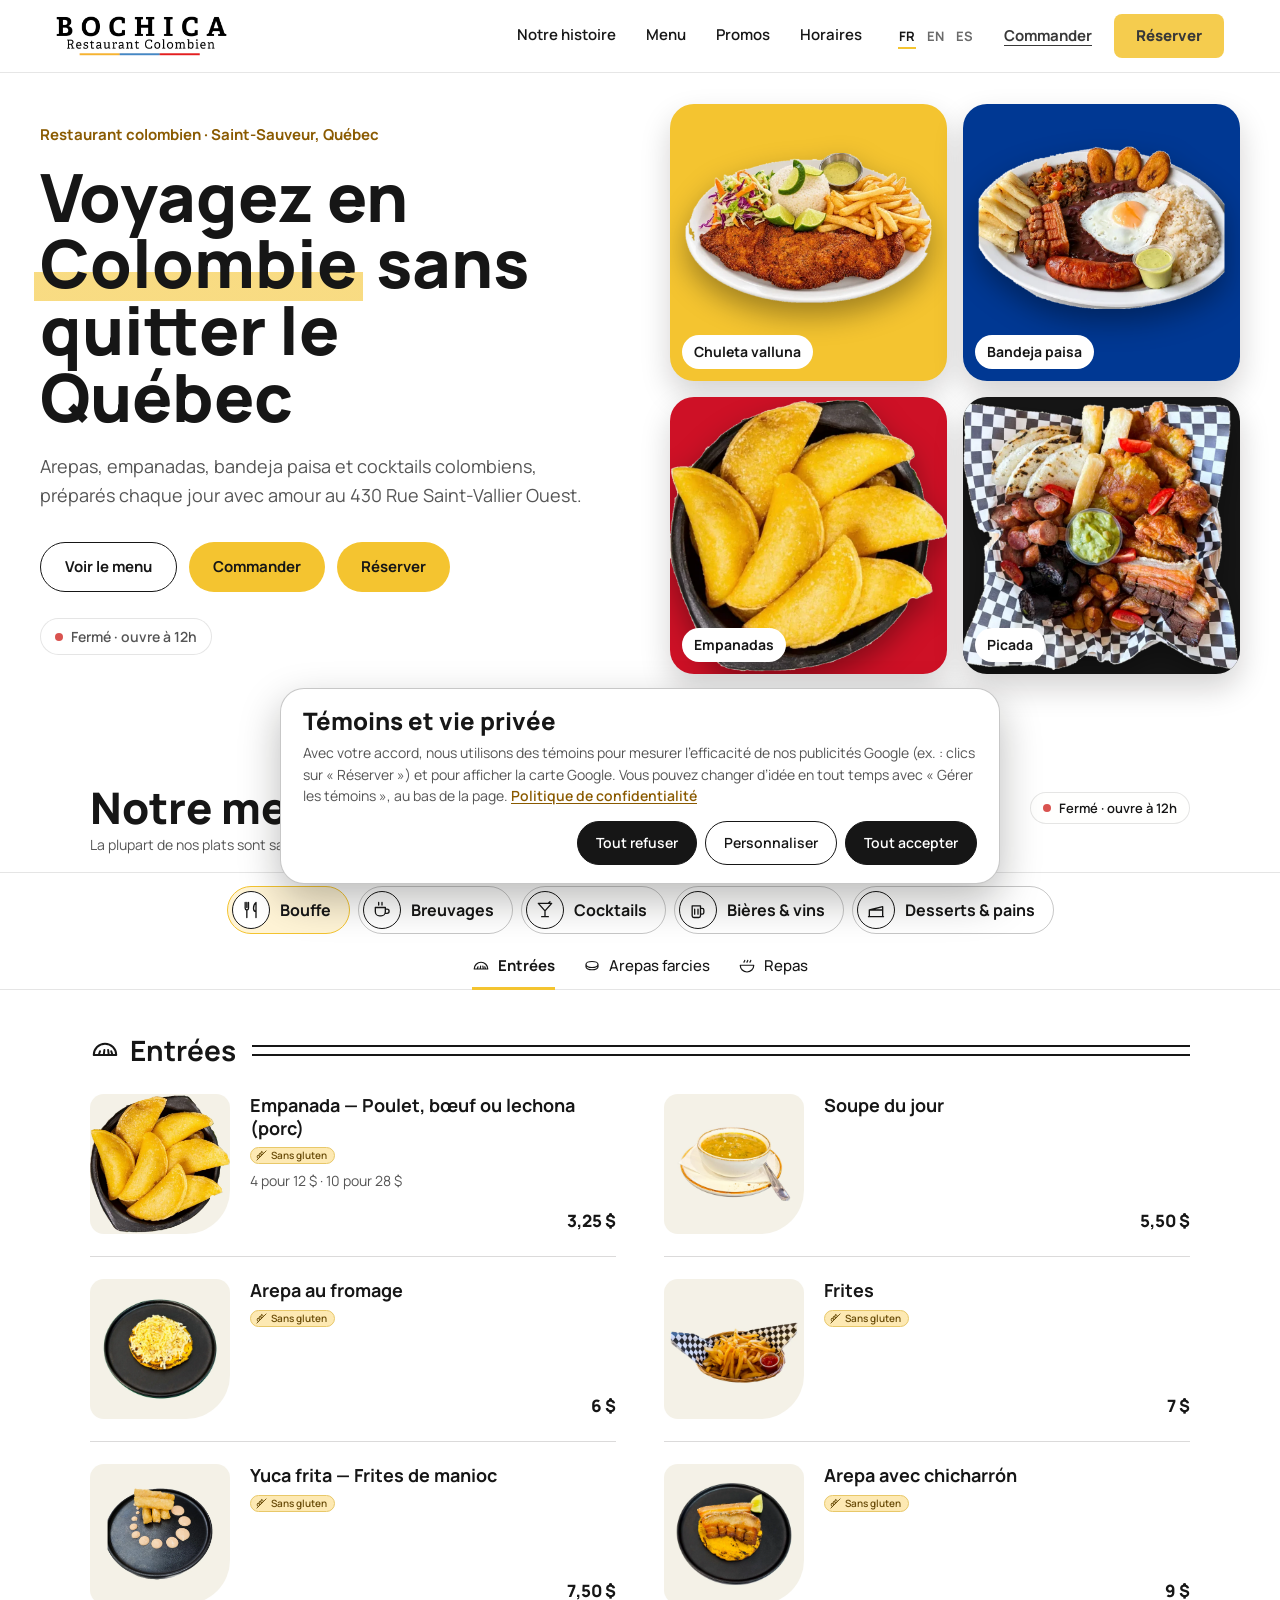
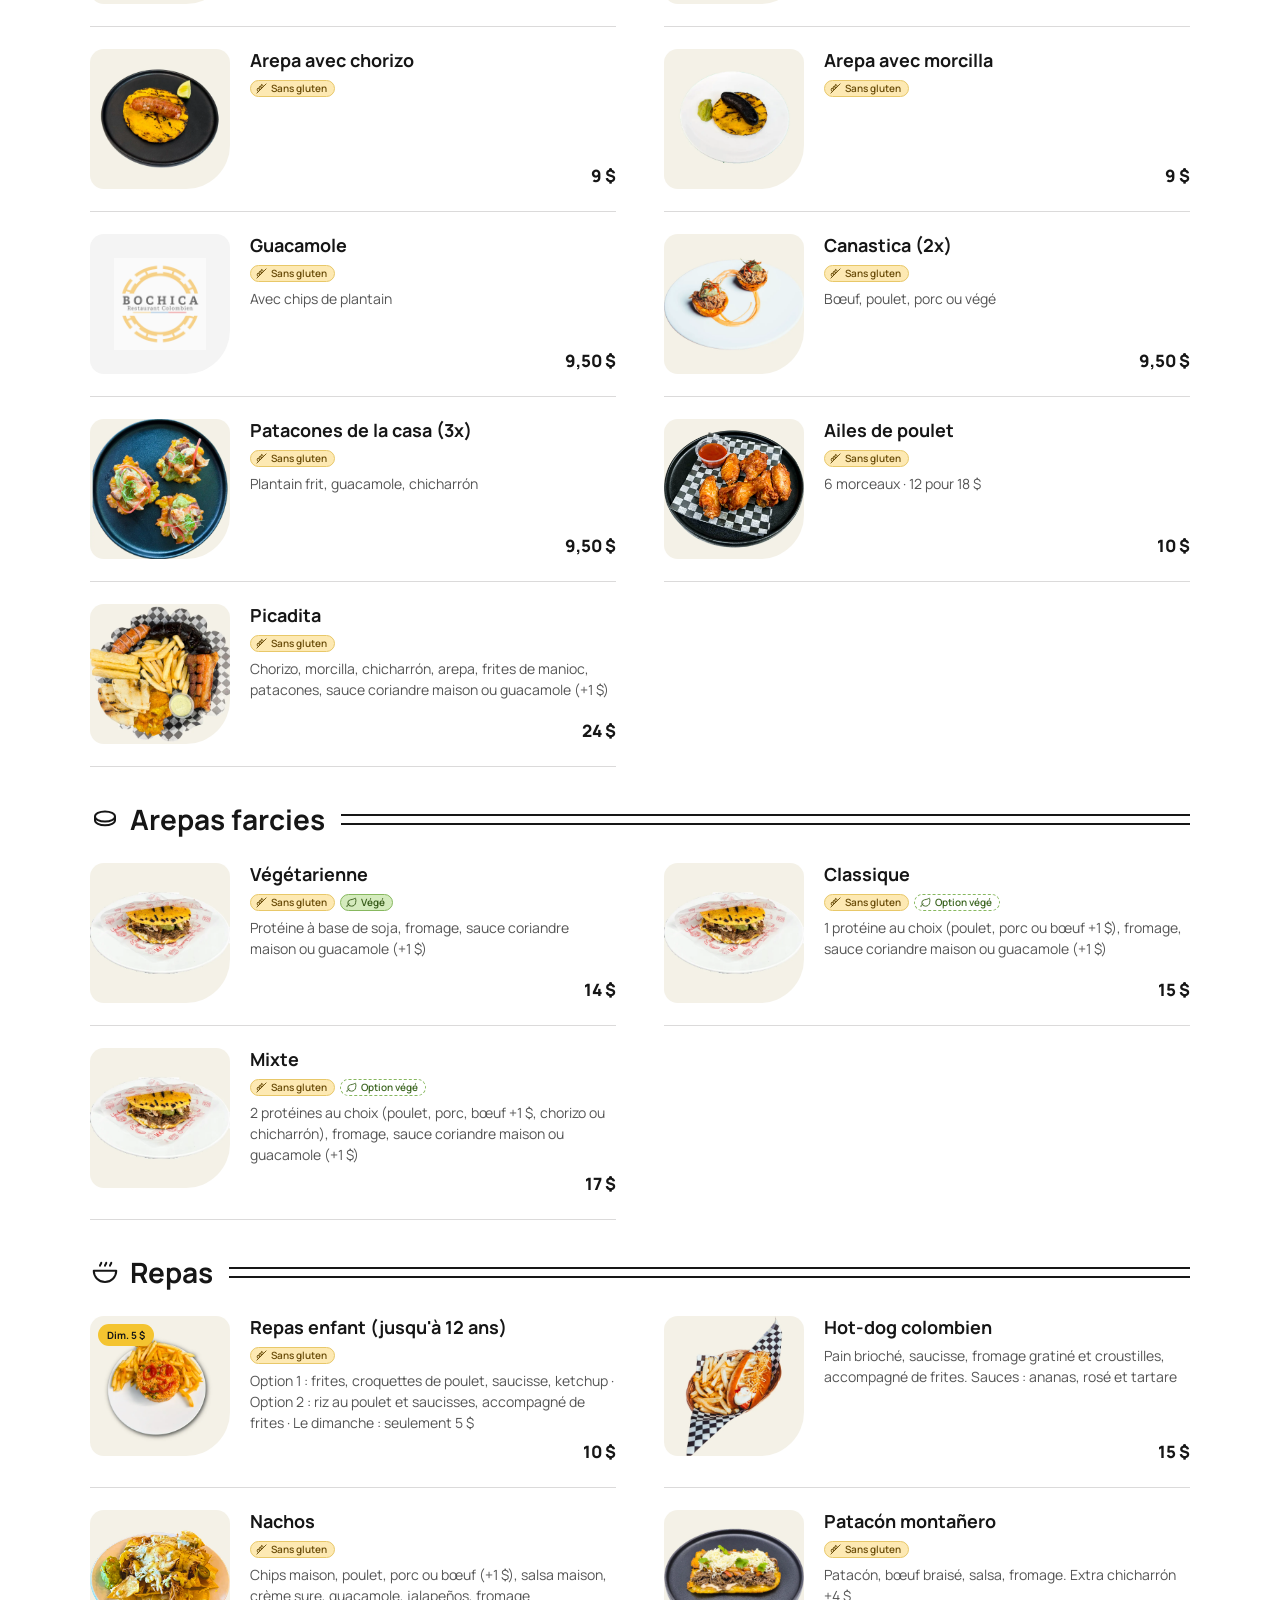
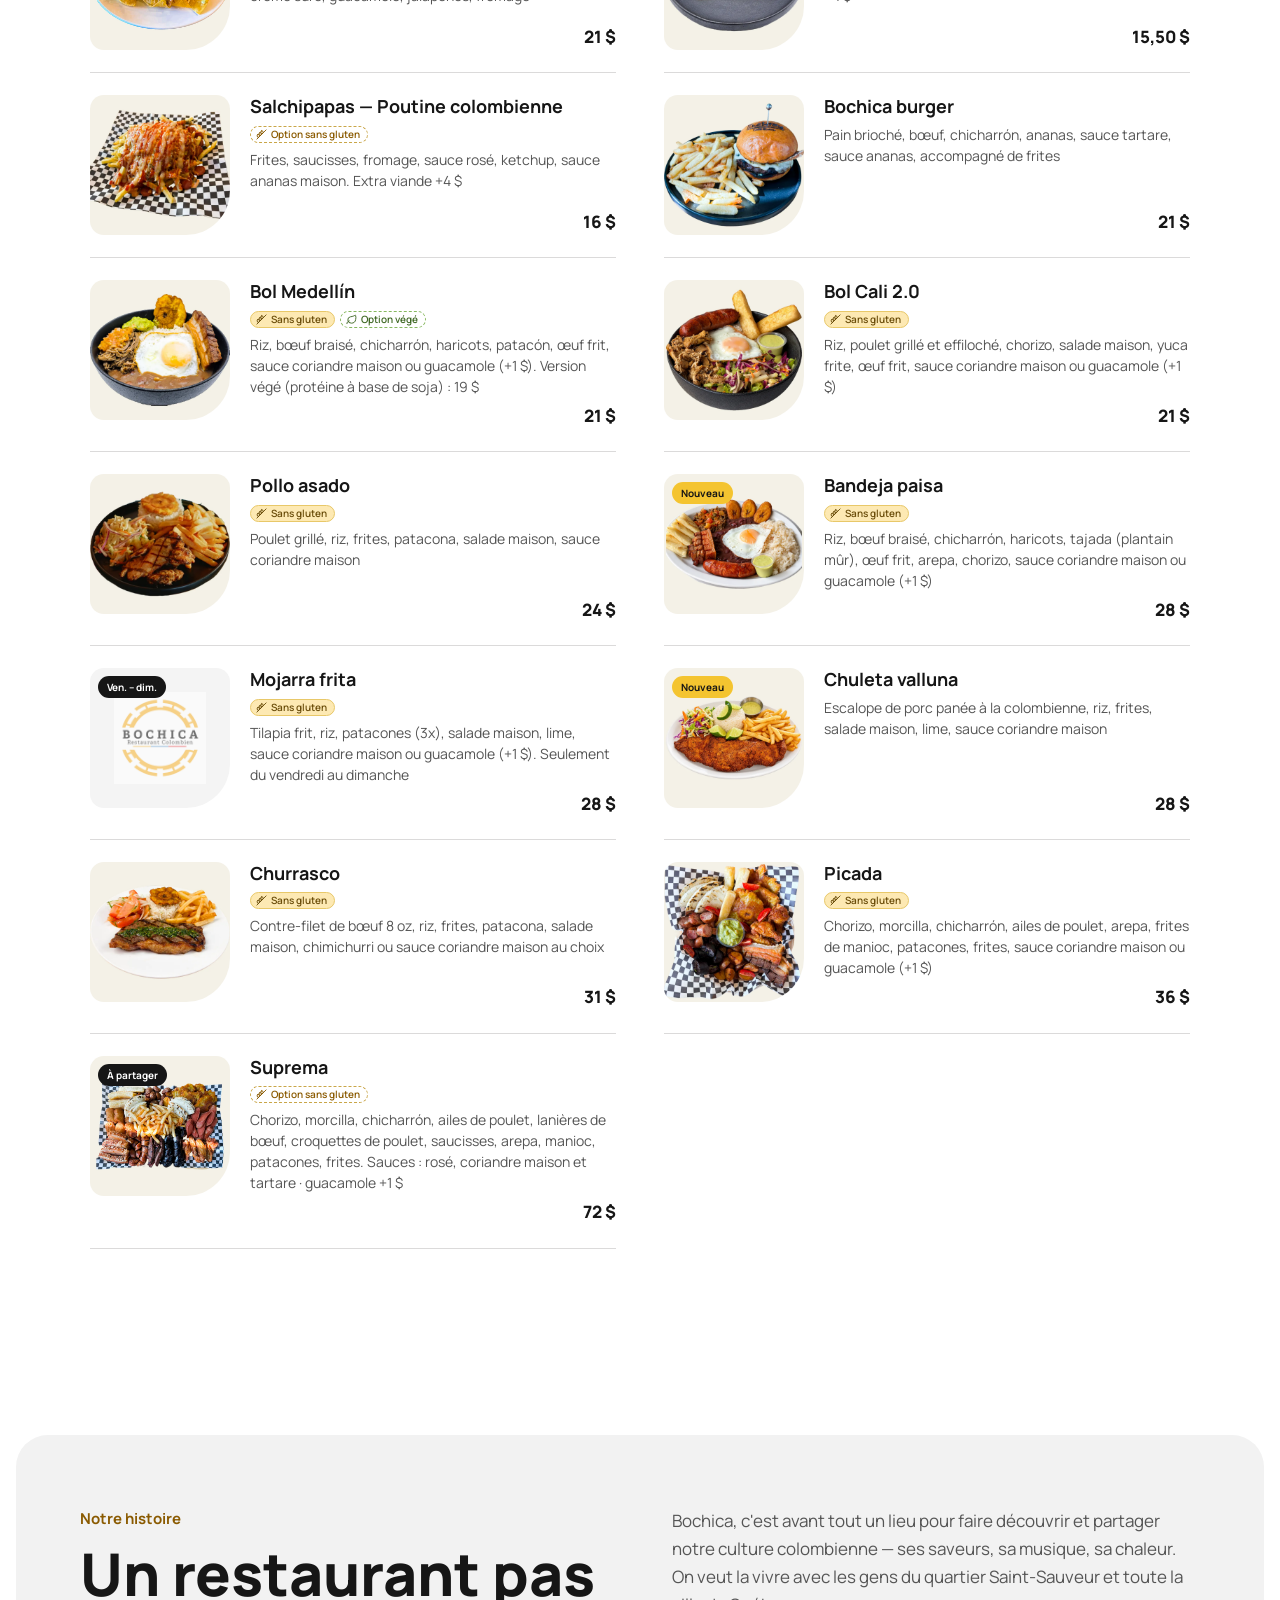
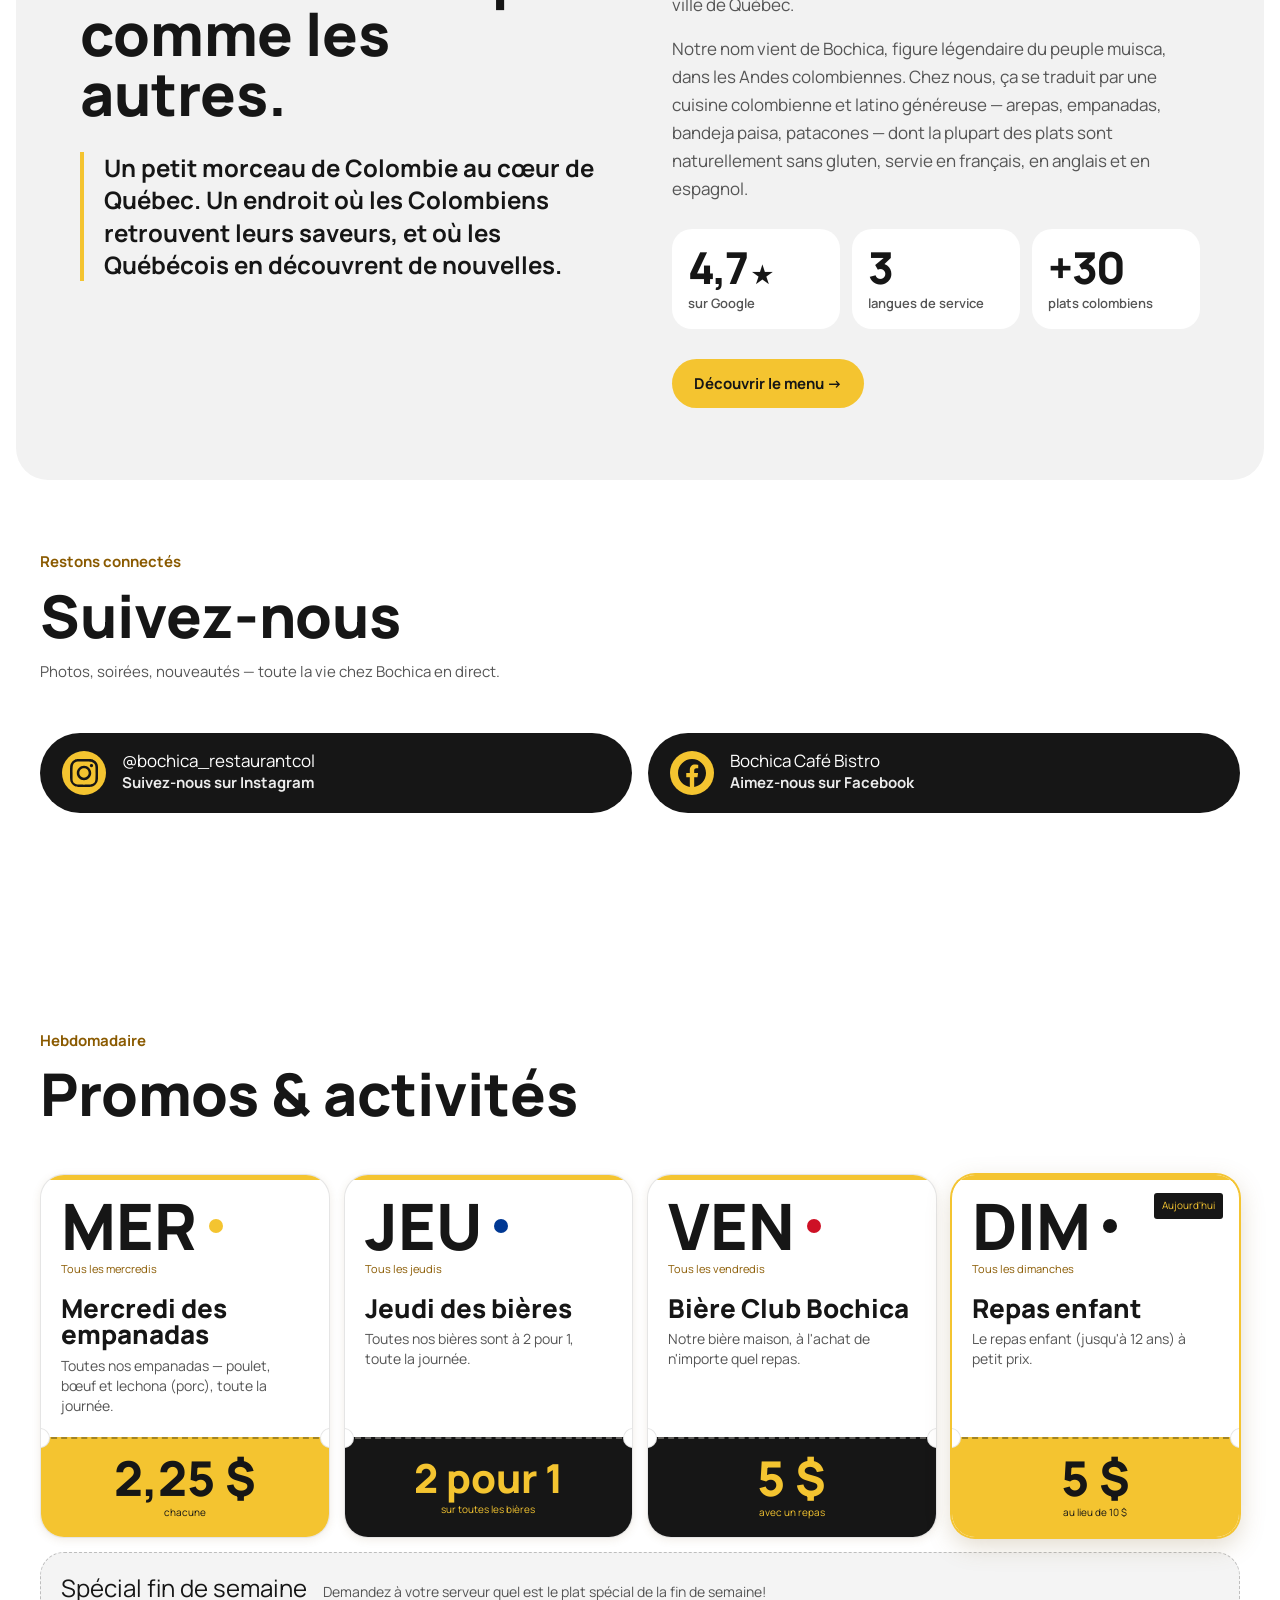
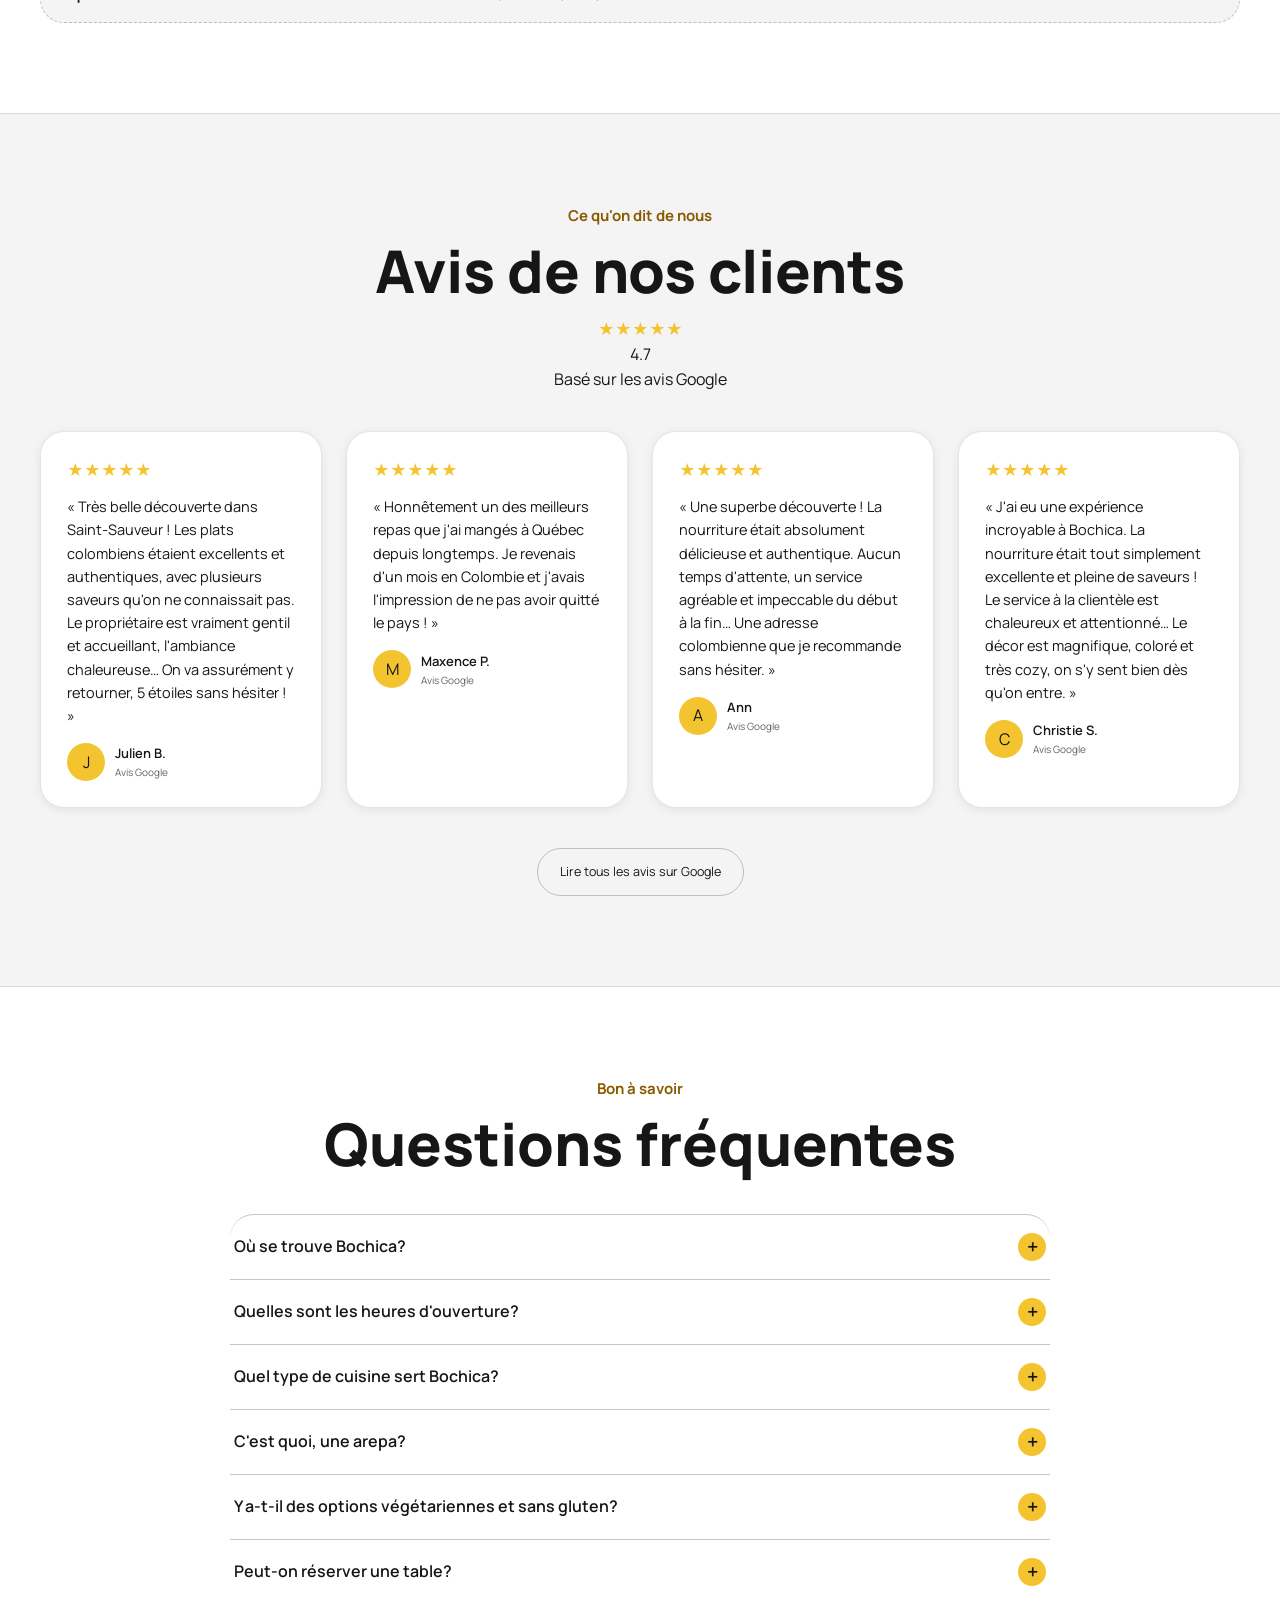
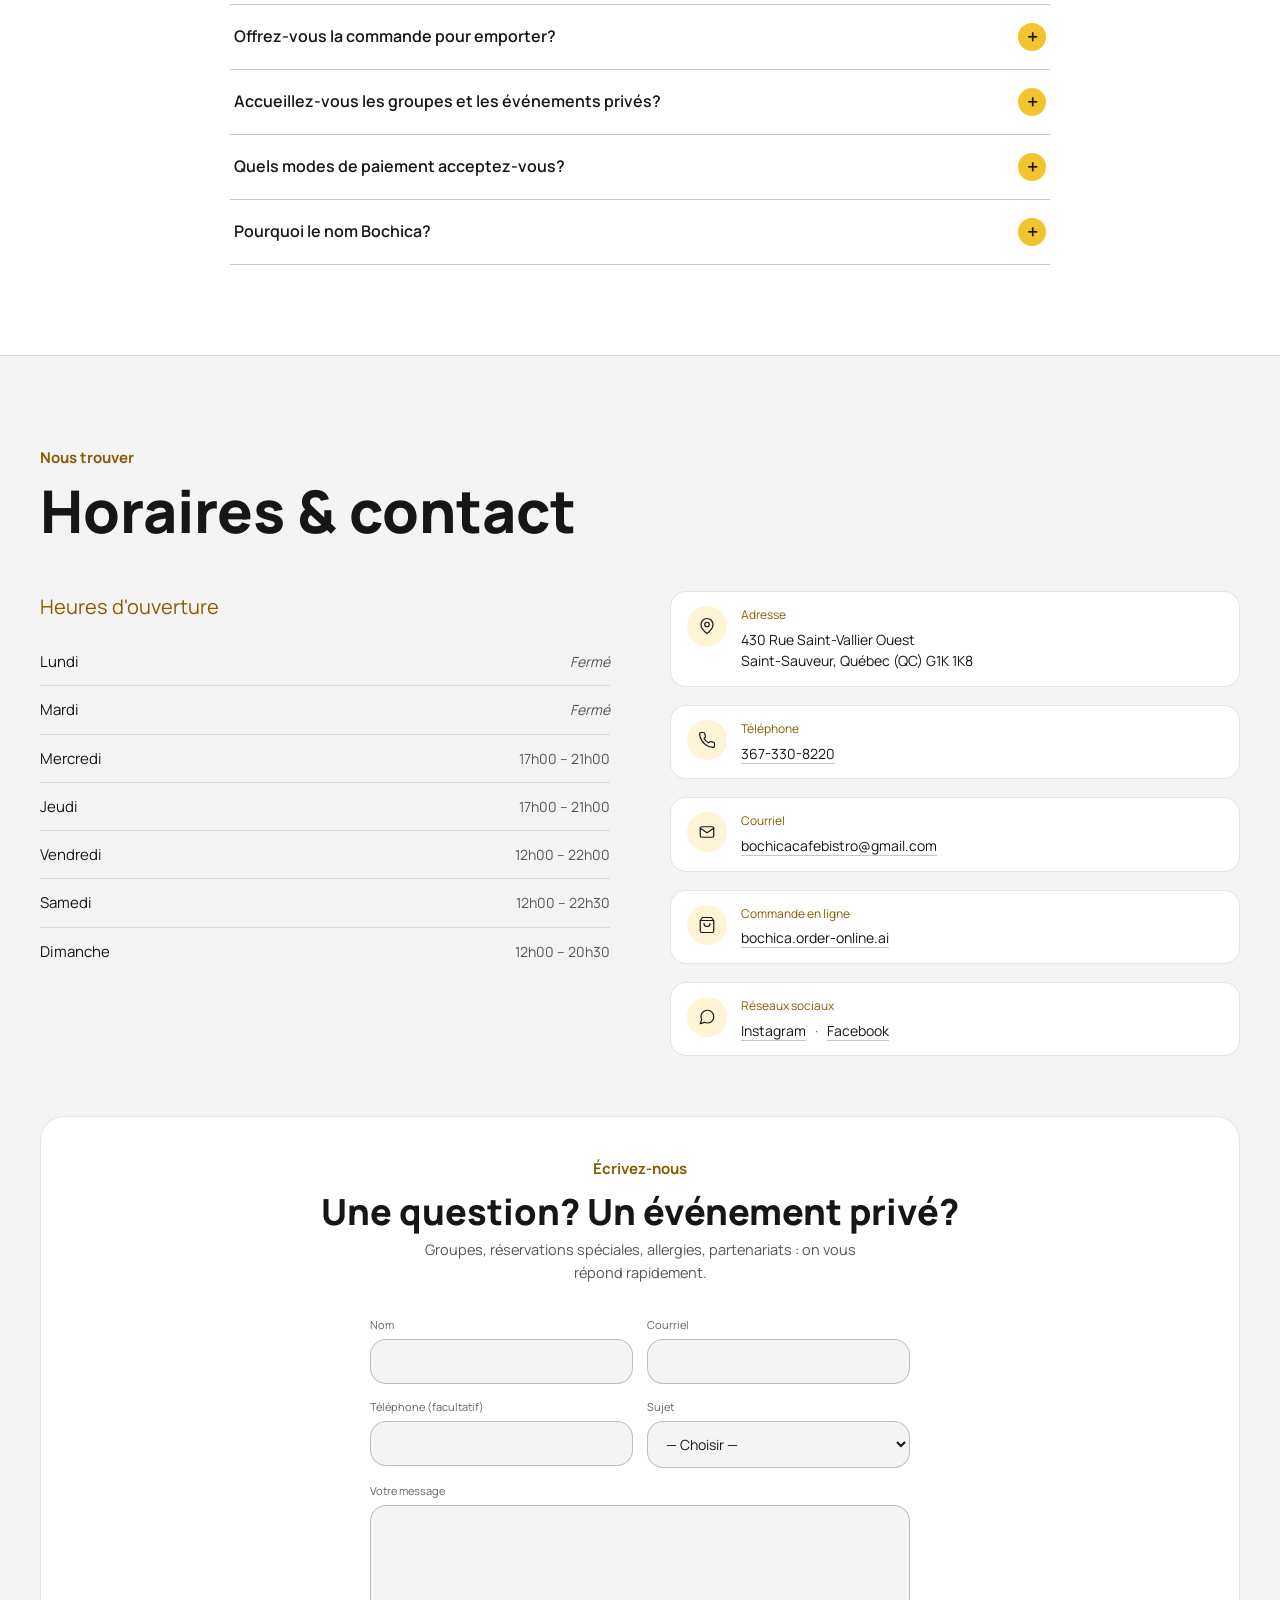
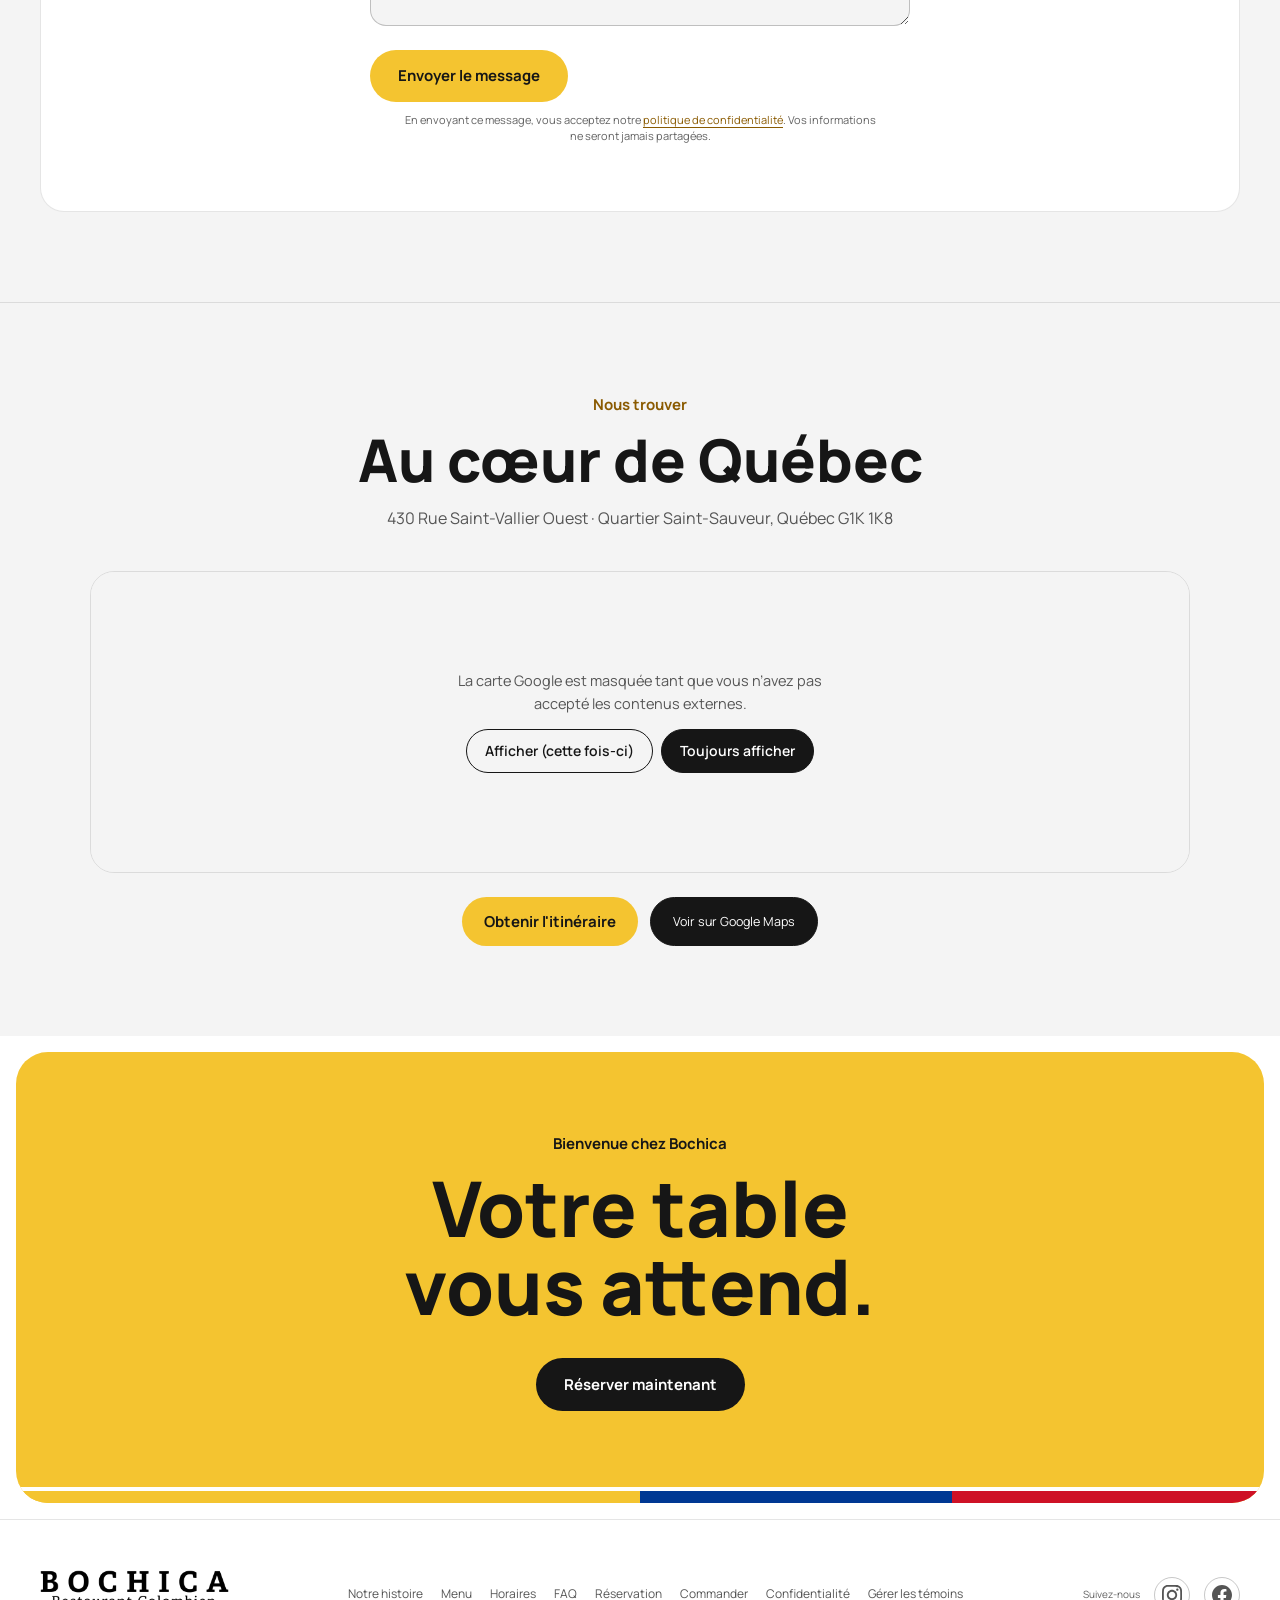
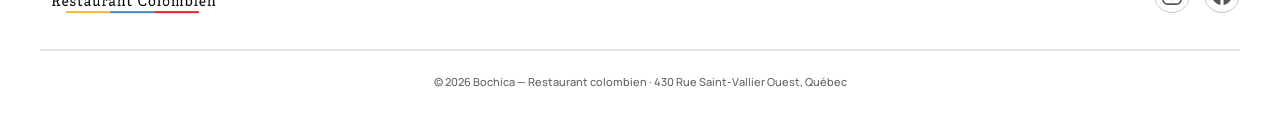
==== commit a3efd072: "En-tête classique (option 1) : barre blanche pleine largeur, Réserver jaune, langues en texte Co-Aut" ====
--- a/index.html
+++ b/index.html
@@ -418,7 +418,7 @@
   <link rel="alternate" hreflang="x-default" href="https://bochicacafebistro.ca/"/>
 
   <link rel="stylesheet" href="/css/style.css?v=20261025a"/>
-  <link rel="stylesheet" href="/css/bento.css?v=20261026c"/>
+  <link rel="stylesheet" href="/css/bento.css?v=20261027a"/>
 
   <!-- Langue : chaque langue a sa propre adresse (/, /en/, /es/).
        Sur la page FR seulement : 1) un visiteur qui avait choisi EN/ES est renvoyé vers sa version ;
@@ -489,6 +489,7 @@
       <a href="https://widgets.libroreserve.com/WEB/QC017664192446445AC/book" target="_blank" rel="noopener noreferrer" class="btn-nav-reserve" data-fr="Réserver" data-en="Reserve" data-es="Reservar">Réserver</a>
     </div>
   </div>
+  <a href="https://widgets.libroreserve.com/WEB/QC017664192446445AC/book" target="_blank" rel="noopener noreferrer" class="nav-reserve-mobile" data-fr="Réserver" data-en="Reserve" data-es="Reservar">Réserver</a>
   <button class="nav-mobile-btn" id="mobile-btn" onclick="toggleMenu()" aria-label="Ouvrir le menu" aria-expanded="false" aria-controls="nav-links">
     <span></span><span></span><span></span>
   </button>
--- a/css/bento.css
+++ b/css/bento.css
@@ -399,3 +399,68 @@
   .menu-hero-header .menu-status { font-size: 12px !important; padding: 4px 10px !important; }
   .menu-hero-header .menu-hero-sub { font-size: 13px !important; }
 }
+
+/* ═══ 27 oct. 2026 : EN-TÊTE CLASSIQUE (option 1 choisie) — barre blanche pleine largeur, sans pilule ═══
+   Ordinateur : logo à gauche · liens à droite · FR EN ES · « Commander » (lien) · « Réserver » (bouton jaune).
+   Mobile : logo + FR EN ES · « Réserver » jaune · ☰ (sans cadre). */
+#nav, #nav.scrolled {
+  top: 0; left: 0; right: 0;
+  max-width: none; margin: 0;
+  padding: 14px 56px;
+  background: #ffffff;
+  border: 0; border-bottom: 1px solid #e6e6e6; border-radius: 0;
+  box-shadow: none;
+}
+#nav.scrolled { padding-top: 10px; padding-bottom: 10px; }
+#nav .nav-logo-img { height: 40px; }
+#nav .nav-lang { border: 0; padding: 0; gap: 10px; }
+#nav .lang-btn, #nav .lang-btn.active, #nav .lang-btn:hover { background: none !important; padding: 4px 1px; font-size: 13px; font-weight: 700; border-radius: 0; }
+#nav .lang-btn { color: #6b6b6b; }
+#nav .lang-btn.active, #nav .lang-btn:hover { color: var(--ink); }
+#nav .lang-btn.active { box-shadow: inset 0 -2px 0 var(--accent); }
+#nav .nav-links > a { opacity: 1; color: var(--ink); font-weight: 600; font-size: 15px; padding: 8px 0; border-bottom: 2px solid transparent; }
+#nav .nav-links > a:hover { color: var(--ink); border-bottom-color: var(--accent); }
+#nav .btn-nav-order {
+  background: none; border: 0; border-radius: 0; padding: 0;
+  color: var(--ink); font-size: 15px !important; font-weight: 700 !important;
+  text-decoration: underline; text-underline-offset: 4px;
+}
+#nav .btn-nav-order:hover { background: none; color: var(--accent-warm); }
+#nav .btn-nav-reserve {
+  min-height: 44px; padding: 0 22px; border-radius: 8px;
+  background: var(--accent); color: var(--ink); font-weight: 800 !important; font-size: 15px !important;
+}
+#nav .btn-nav-reserve:hover { background: var(--accent-hover); }
+.nav-reserve-mobile { display: none; }
+
+@media (min-width: 901px) {
+  #nav { flex-wrap: nowrap; gap: 30px; }
+  #nav .nav-left, #nav .nav-links, #nav .nav-btns { display: contents; }
+  #nav .nav-logo { order: 1; }
+  #nav .nav-links > a { order: 2; }
+  #nav .nav-links > a:first-child { margin-left: auto; }
+  #nav .nav-lang { order: 3; margin-left: 6px; }
+  #nav .btn-nav-order { order: 4; }
+  #nav .btn-nav-reserve { order: 5; margin-left: -8px; }
+  .hero.hero--mosaic { padding-top: 104px; }
+}
+@media (max-width: 900px) {
+  #nav, #nav.scrolled { padding: 10px 8px 10px 16px; gap: 8px; flex-wrap: nowrap; }
+  #nav .nav-logo-img { height: 30px; }
+  .nav-reserve-mobile {
+    display: inline-flex; align-items: center; margin-left: auto;
+    min-height: 38px; padding: 0 14px; border-radius: 8px;
+    background: var(--accent); color: var(--ink); font-weight: 800; font-size: 14px; text-decoration: none; white-space: nowrap;
+  }
+  .nav-mobile-btn { border: 0 !important; width: 44px !important; height: 44px !important; gap: 5px !important; }
+  .nav-mobile-btn span { width: 22px !important; height: 2px !important; }
+  .nav-links { top: 60px !important; }
+}
+@media (max-width: 760px) {
+  #nav, #nav.scrolled { top: 0; }
+  .hero.hero--mosaic { height: 64px !important; }
+}
+@media (max-width: 360px) {
+  #nav .nav-logo-img { height: 24px; }
+  .nav-reserve-mobile { padding: 0 10px; font-size: 13px; }
+}
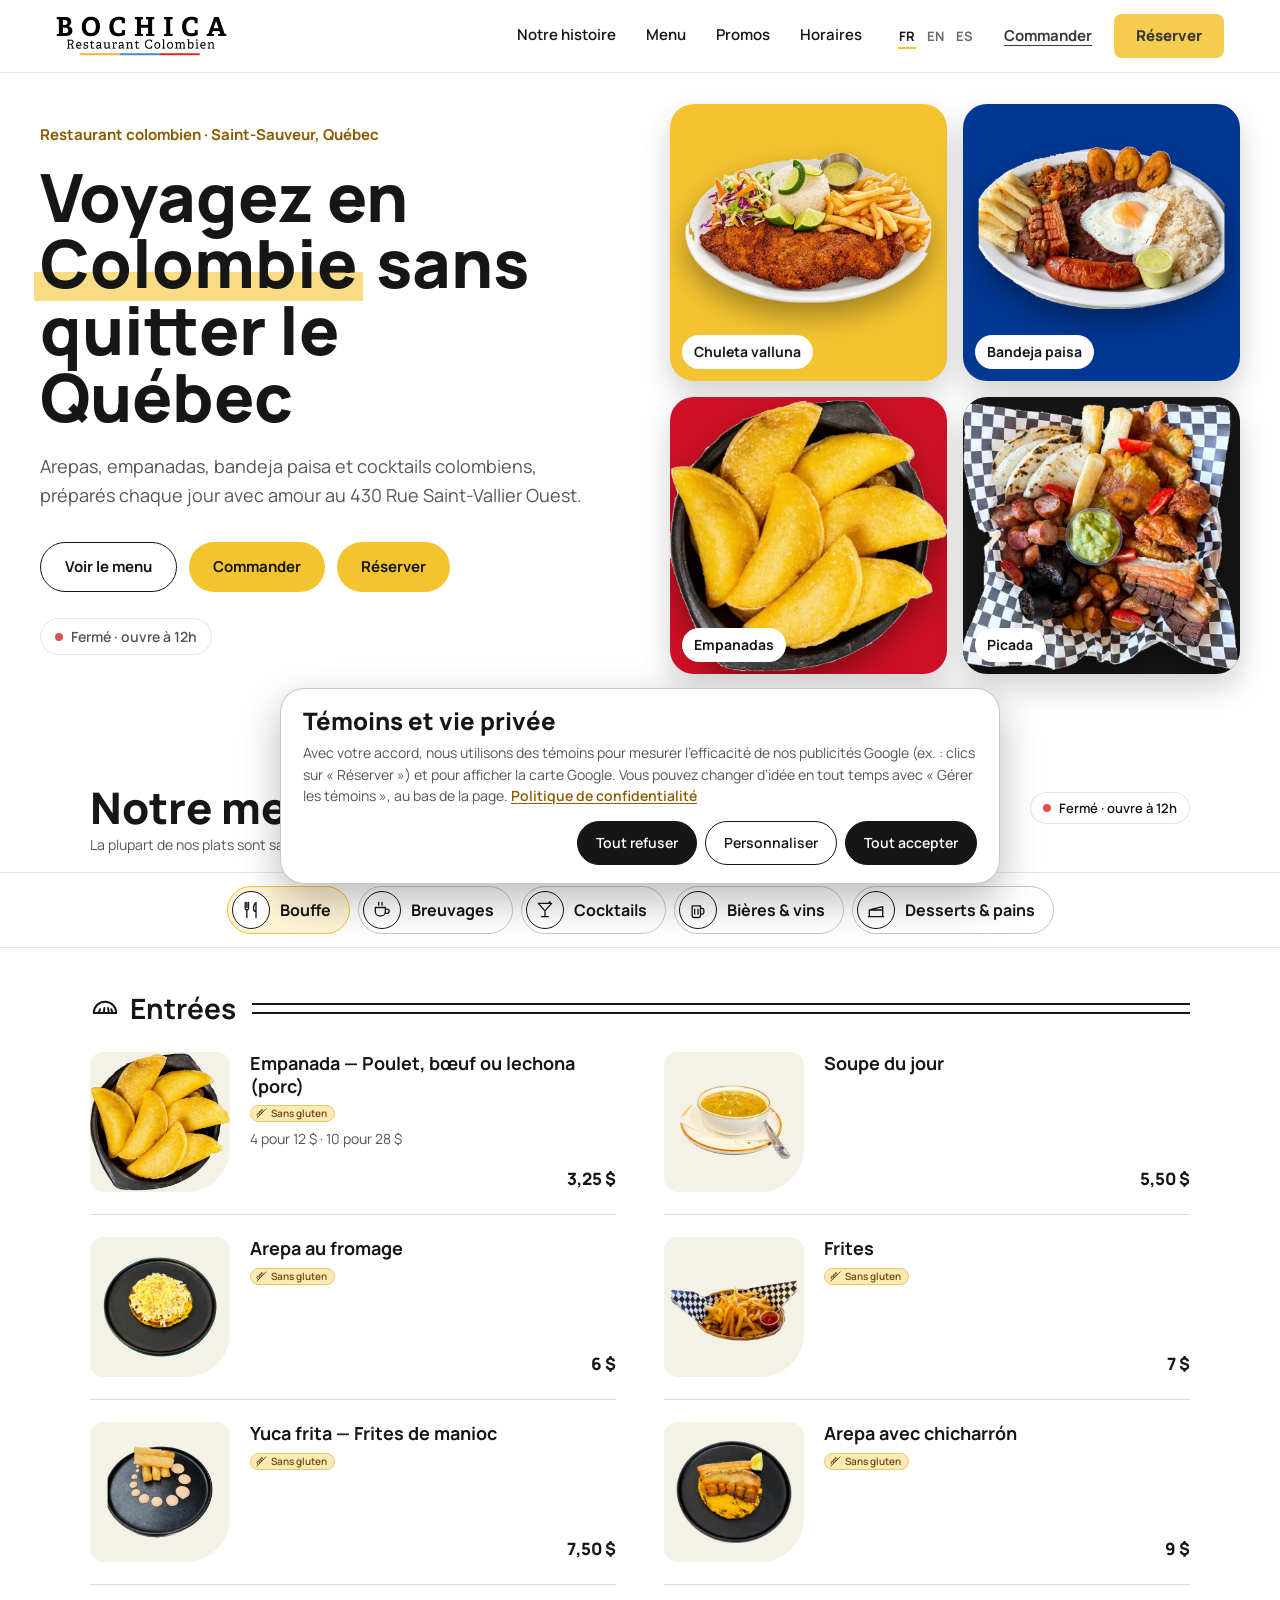
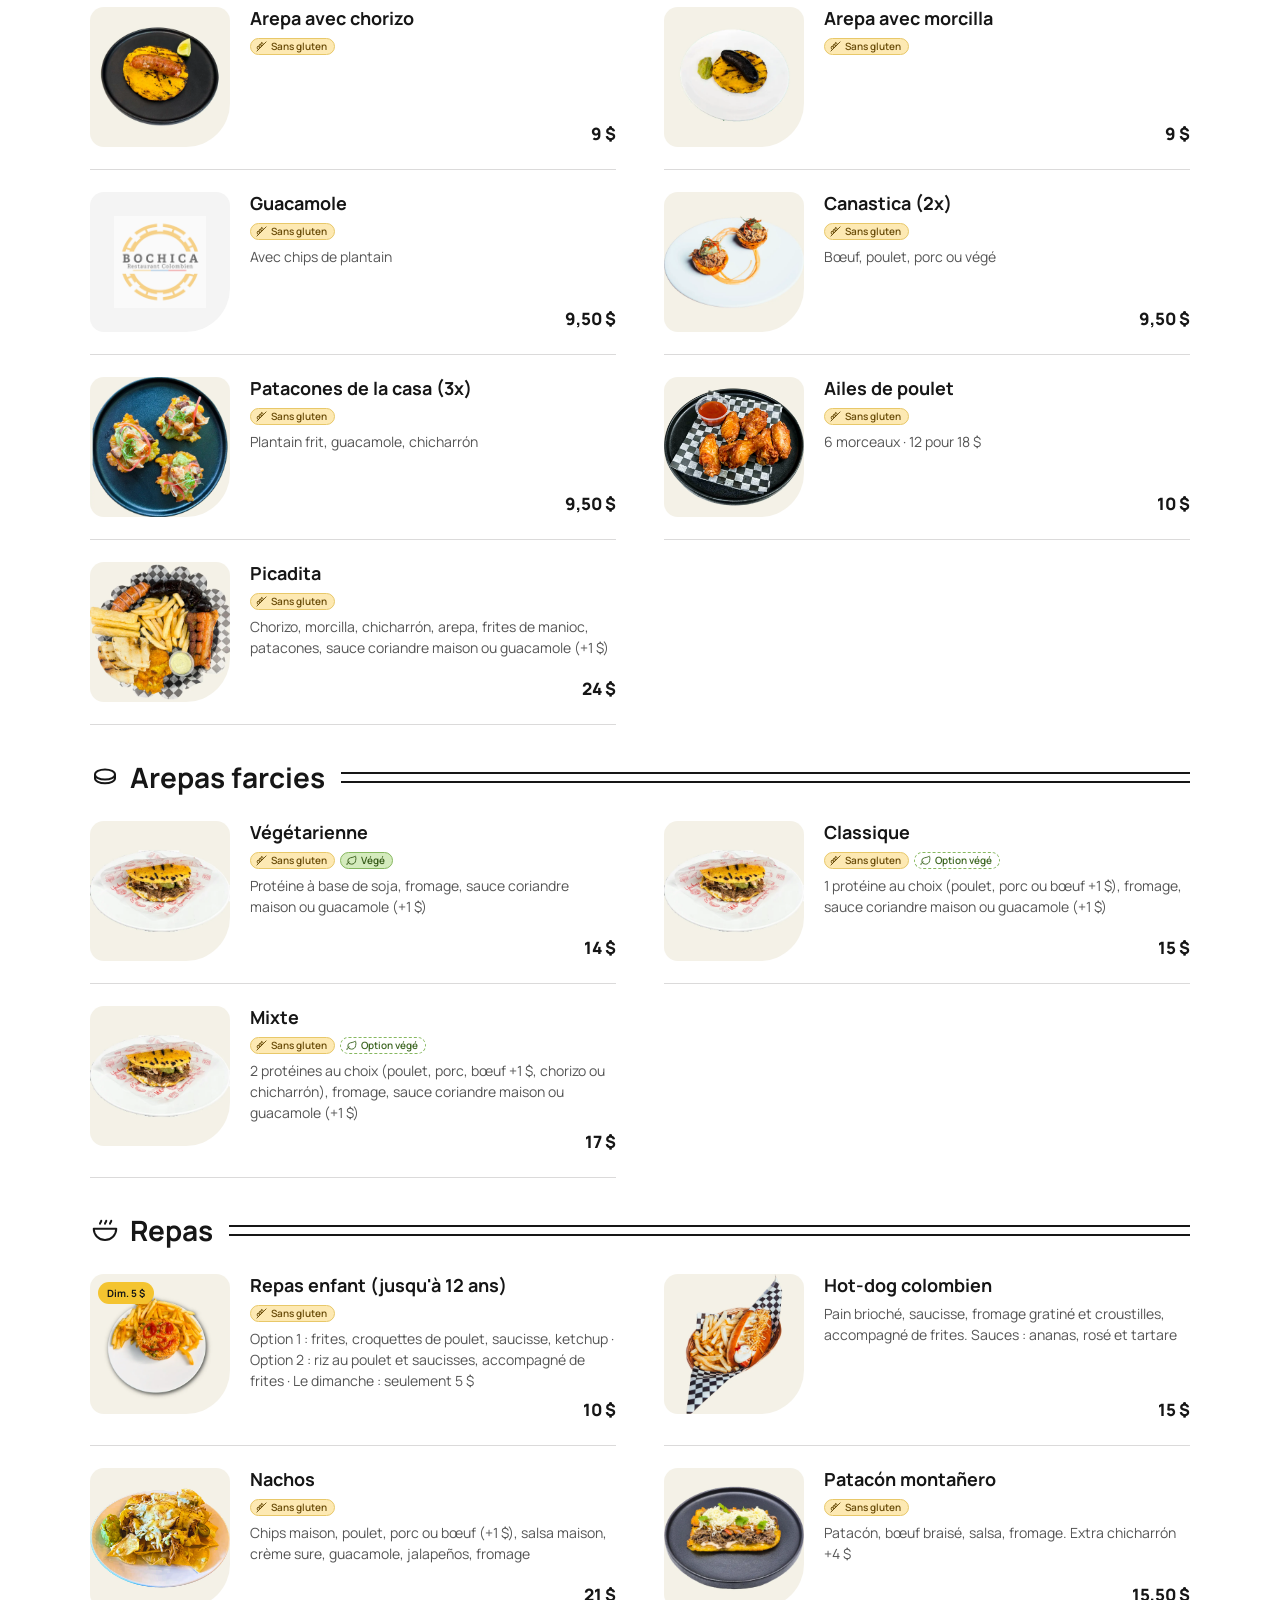
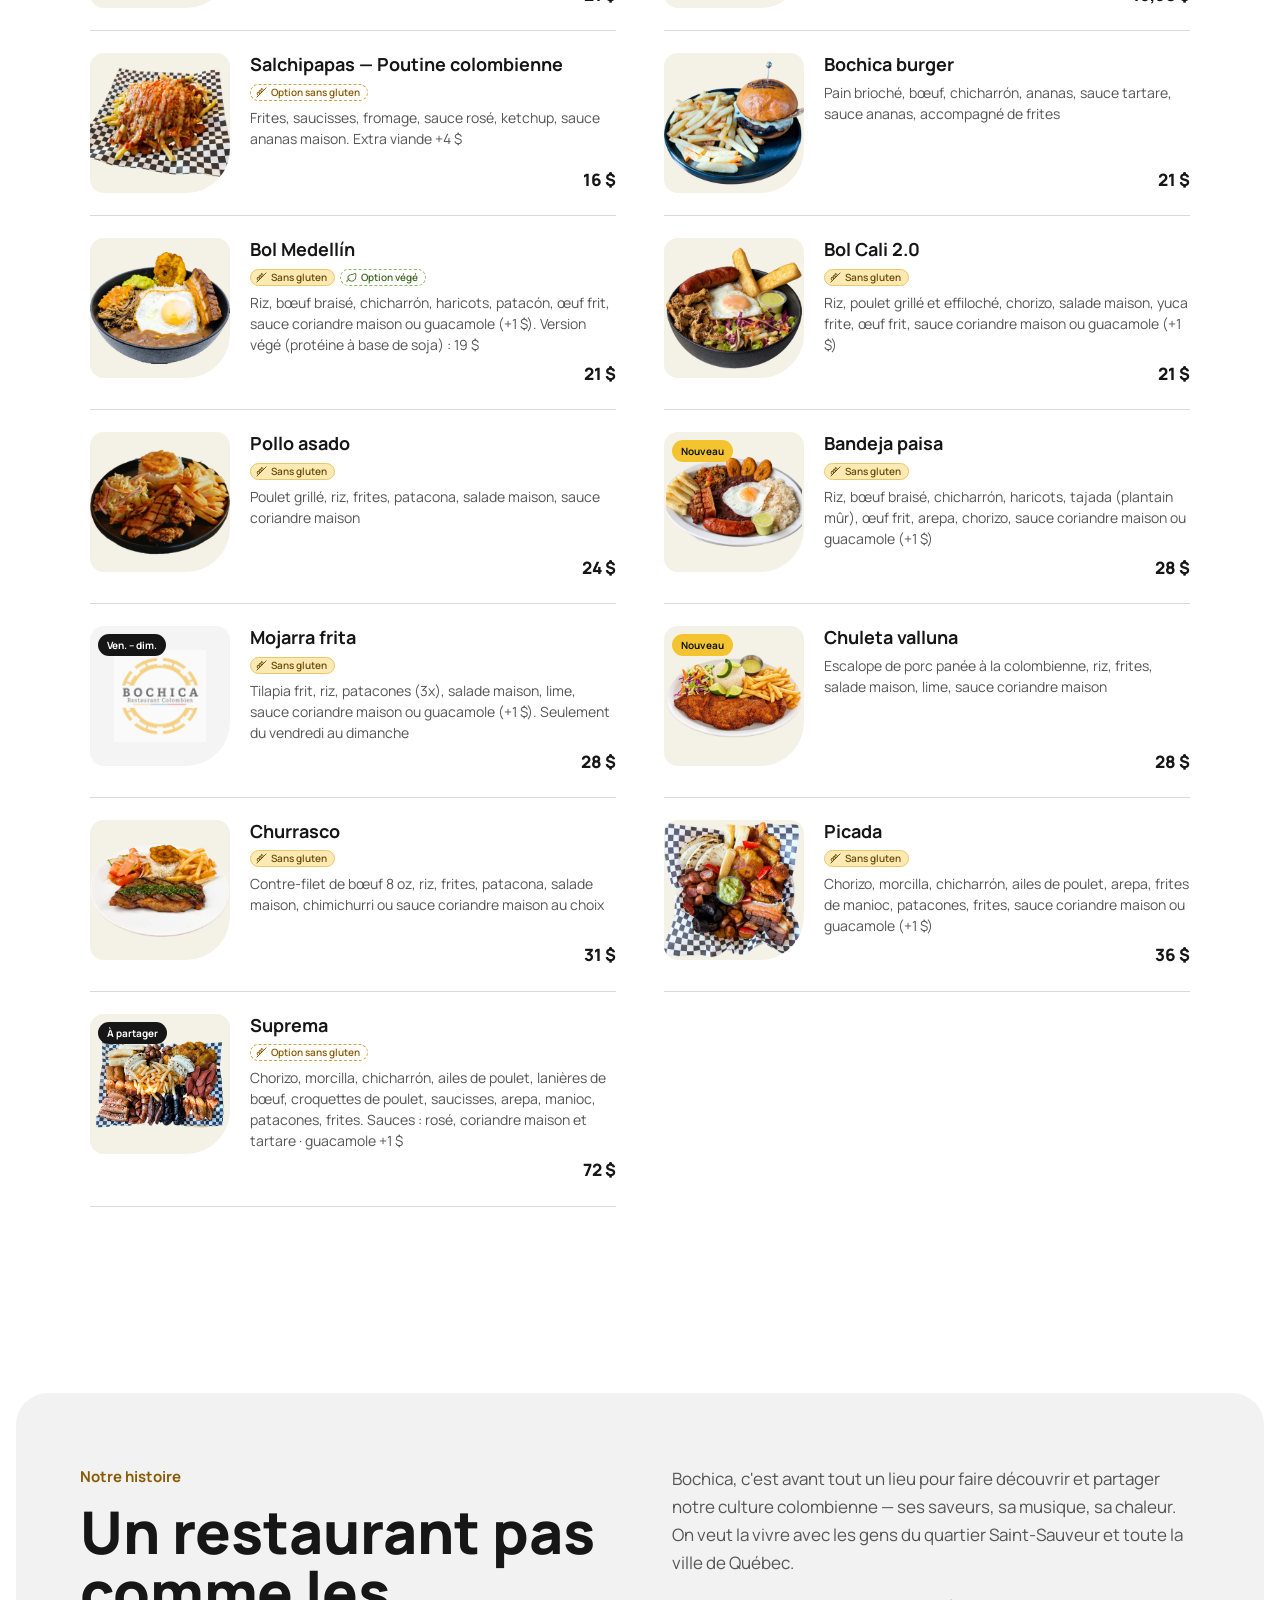
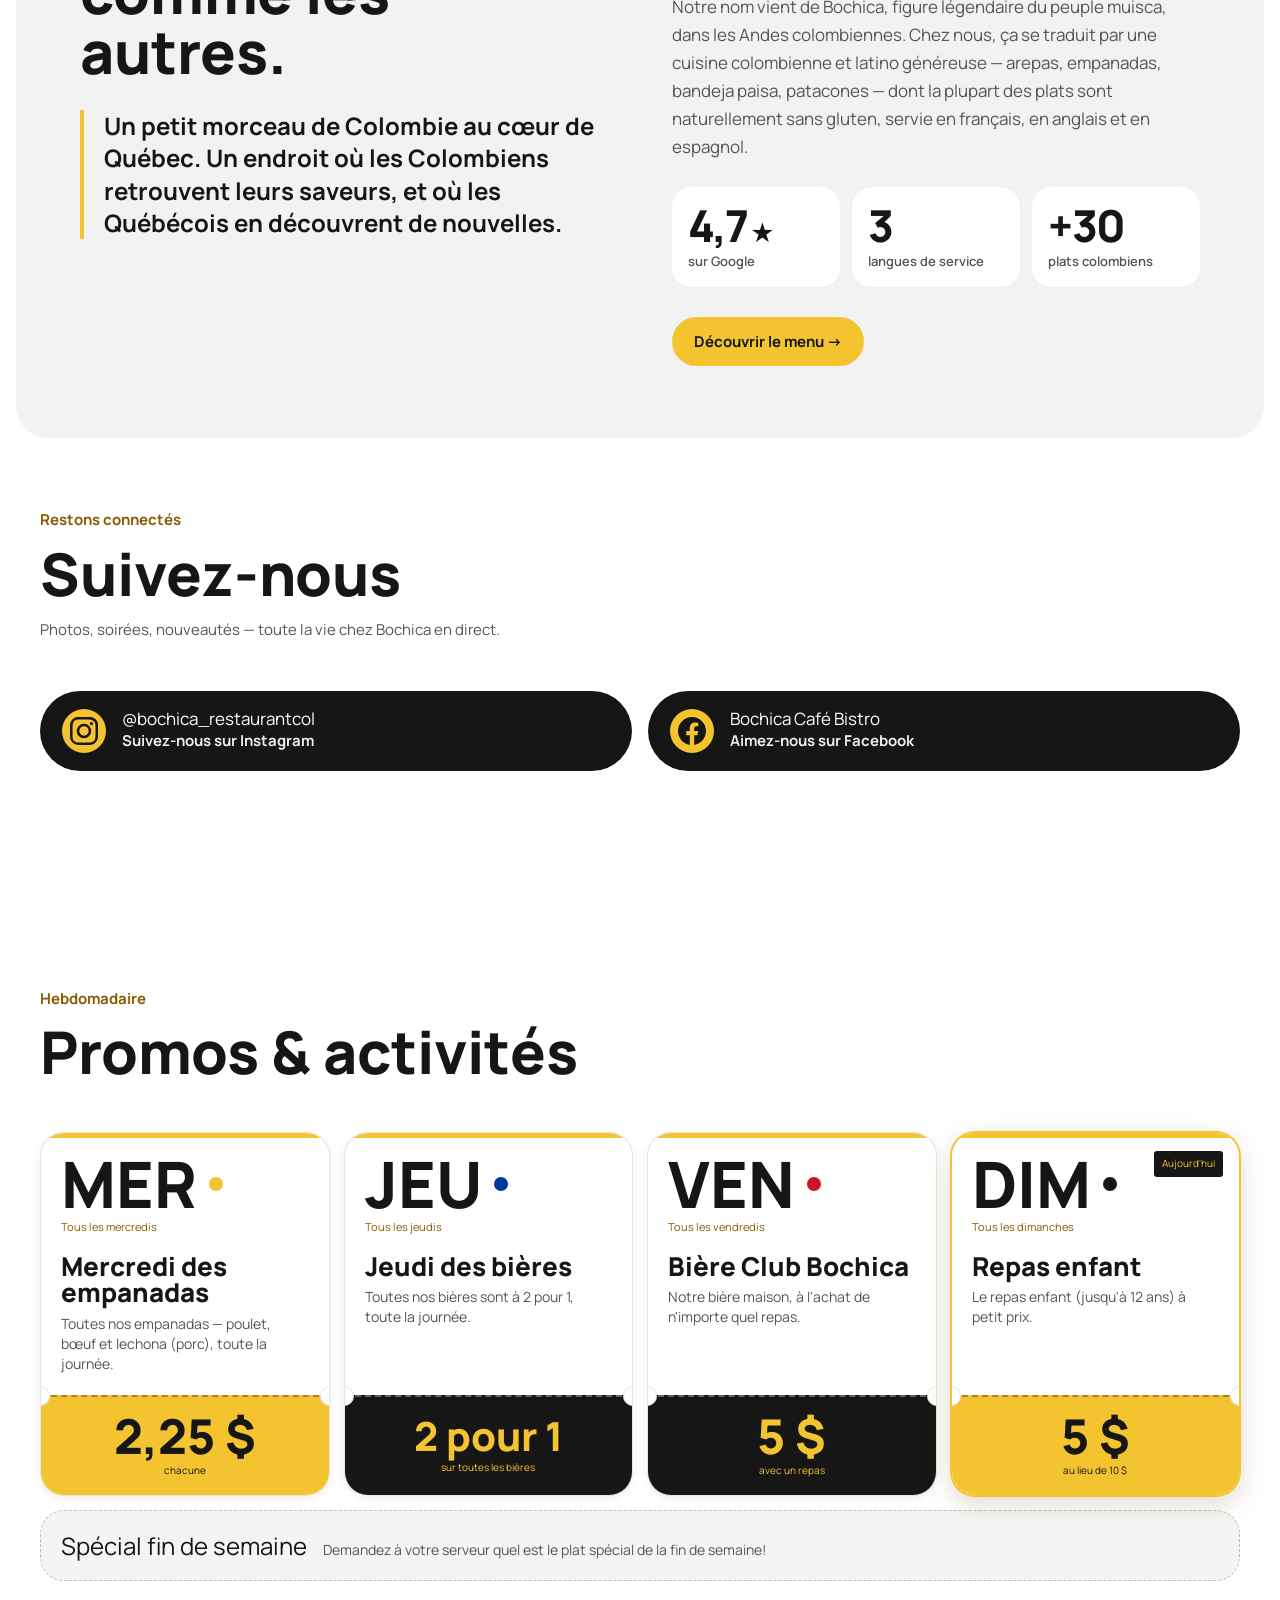
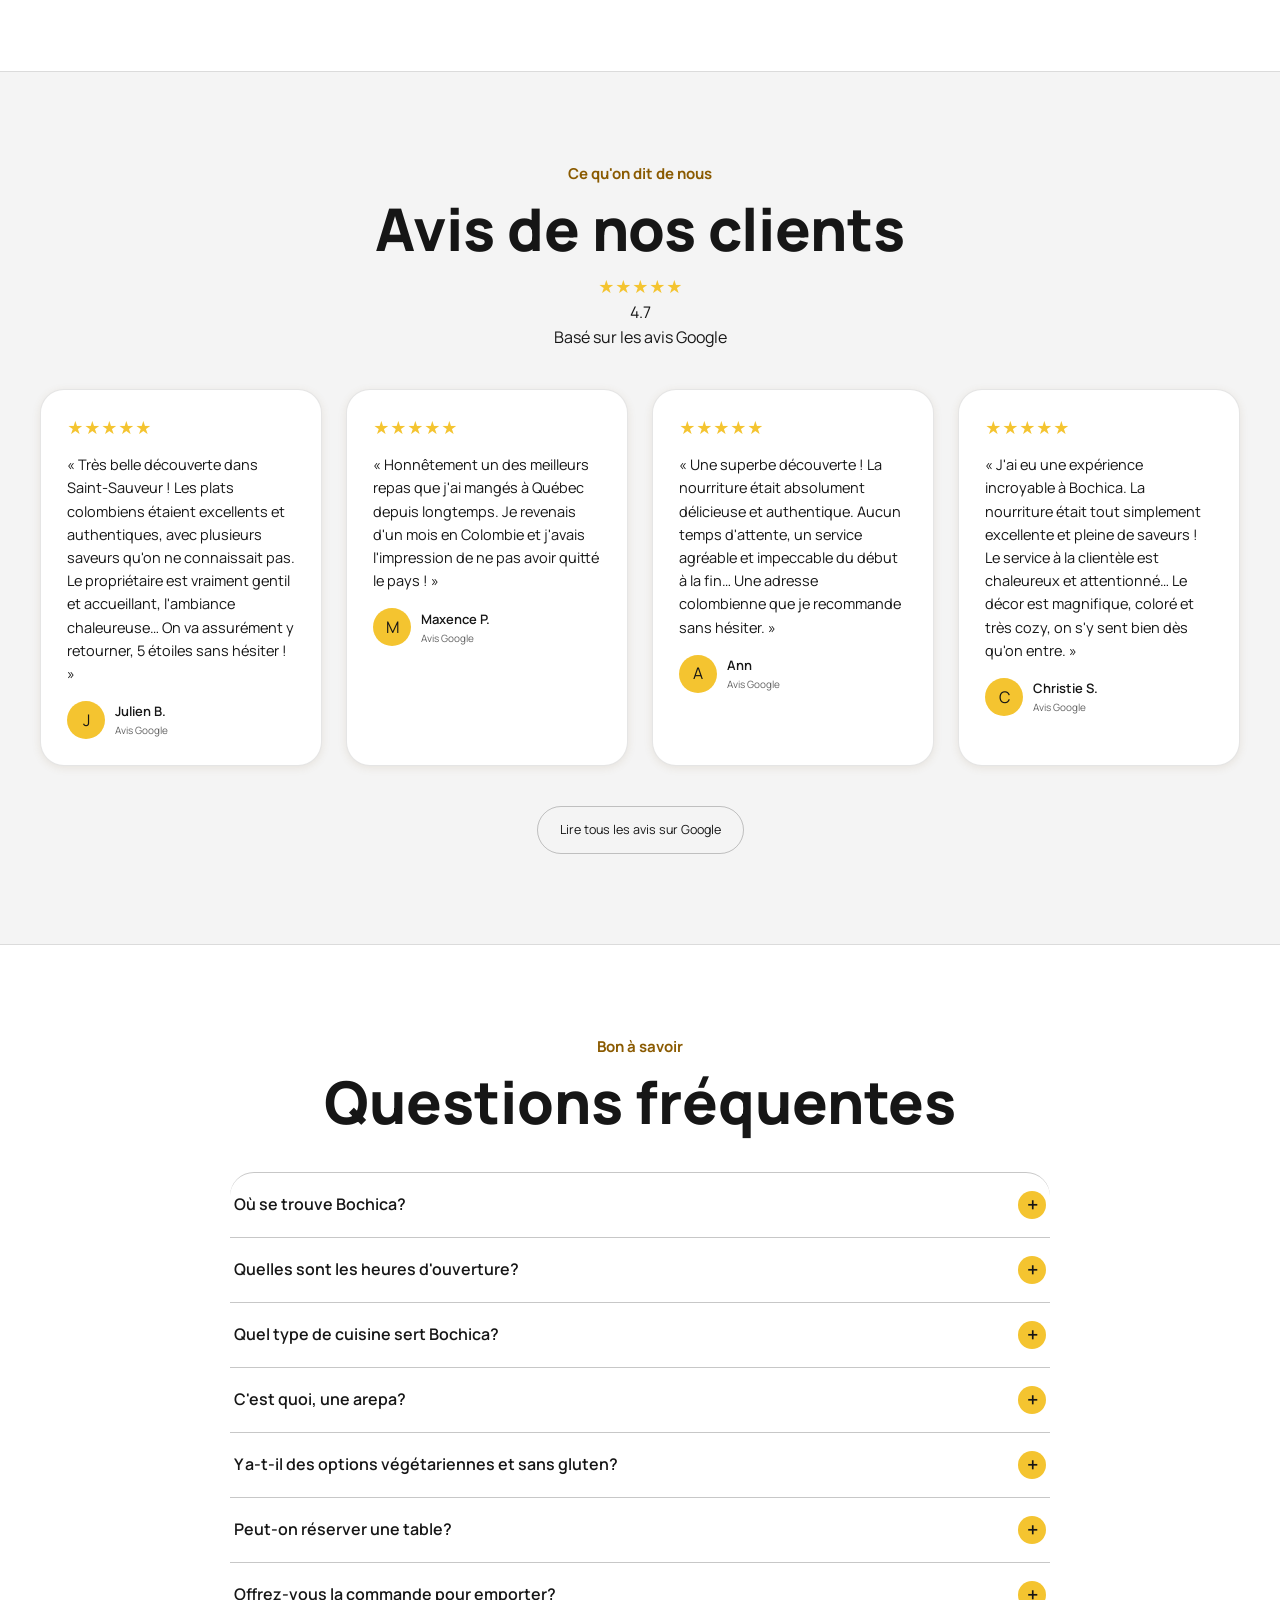
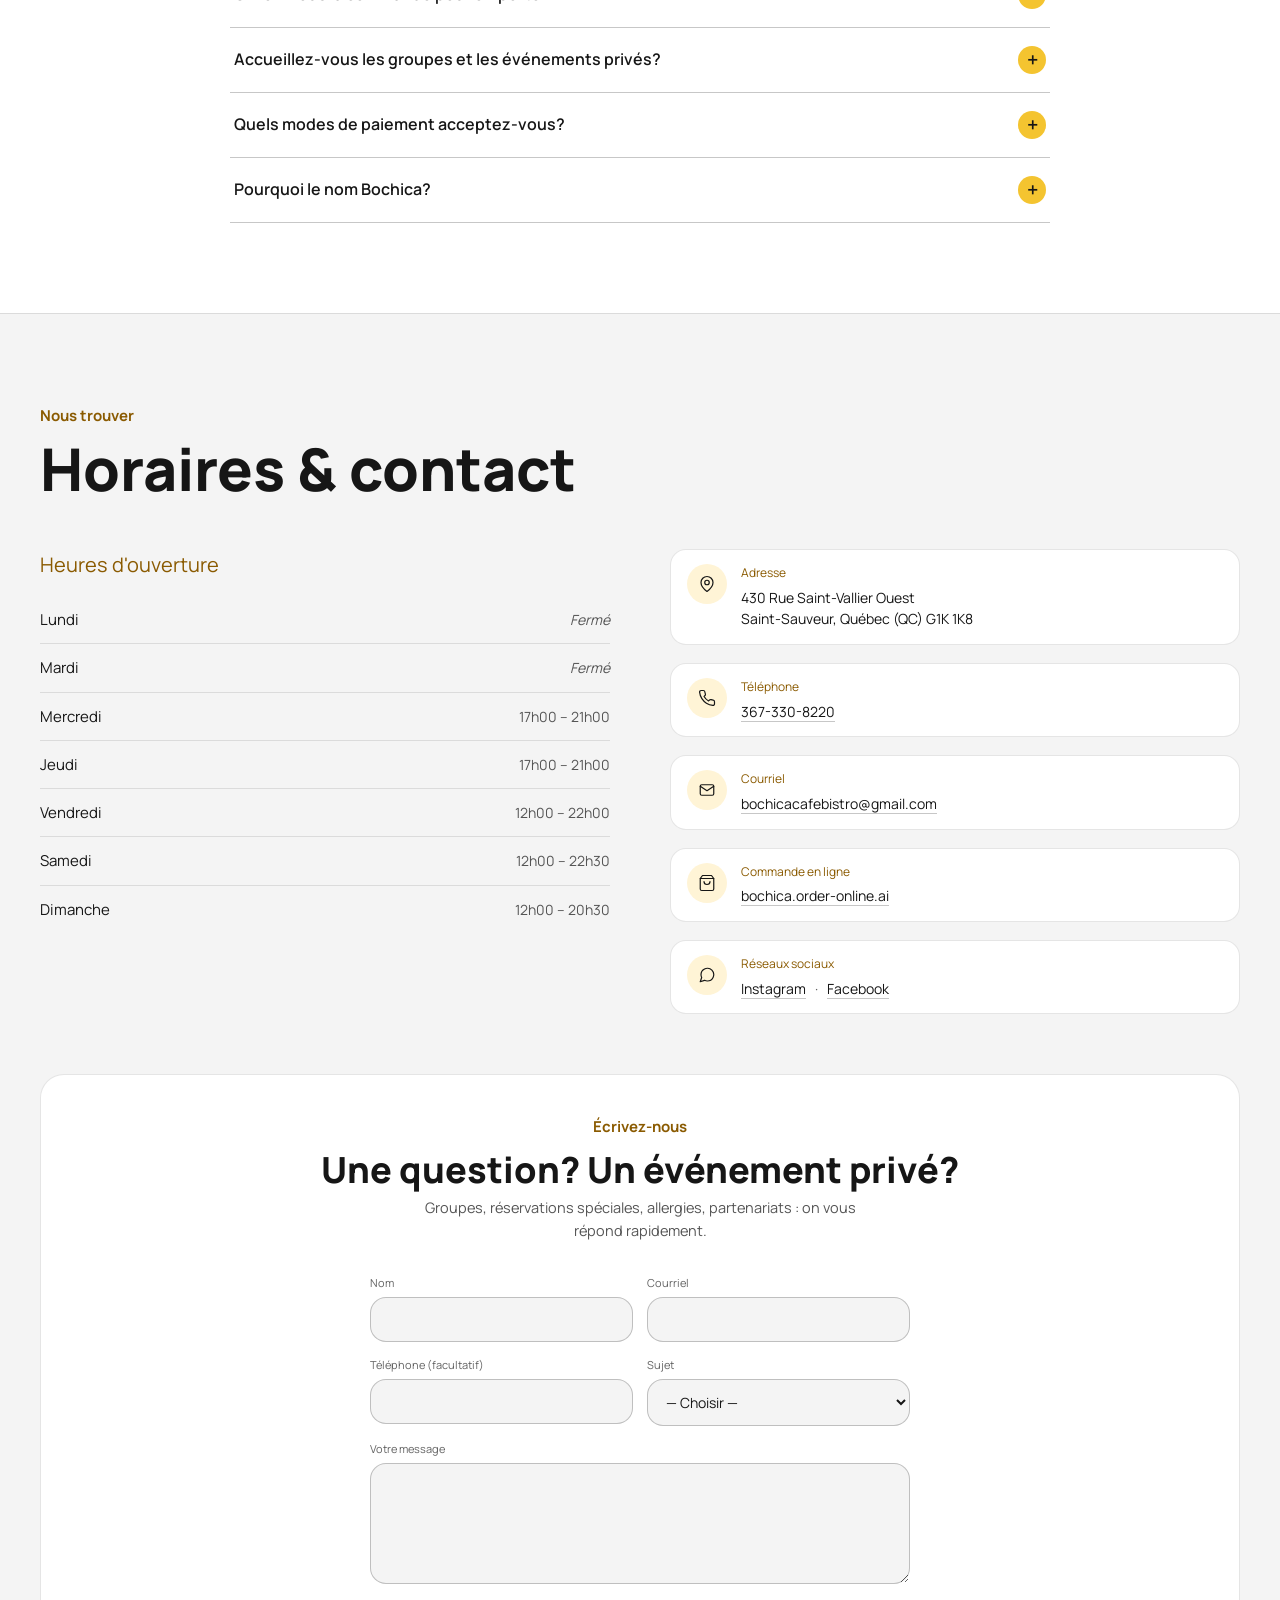
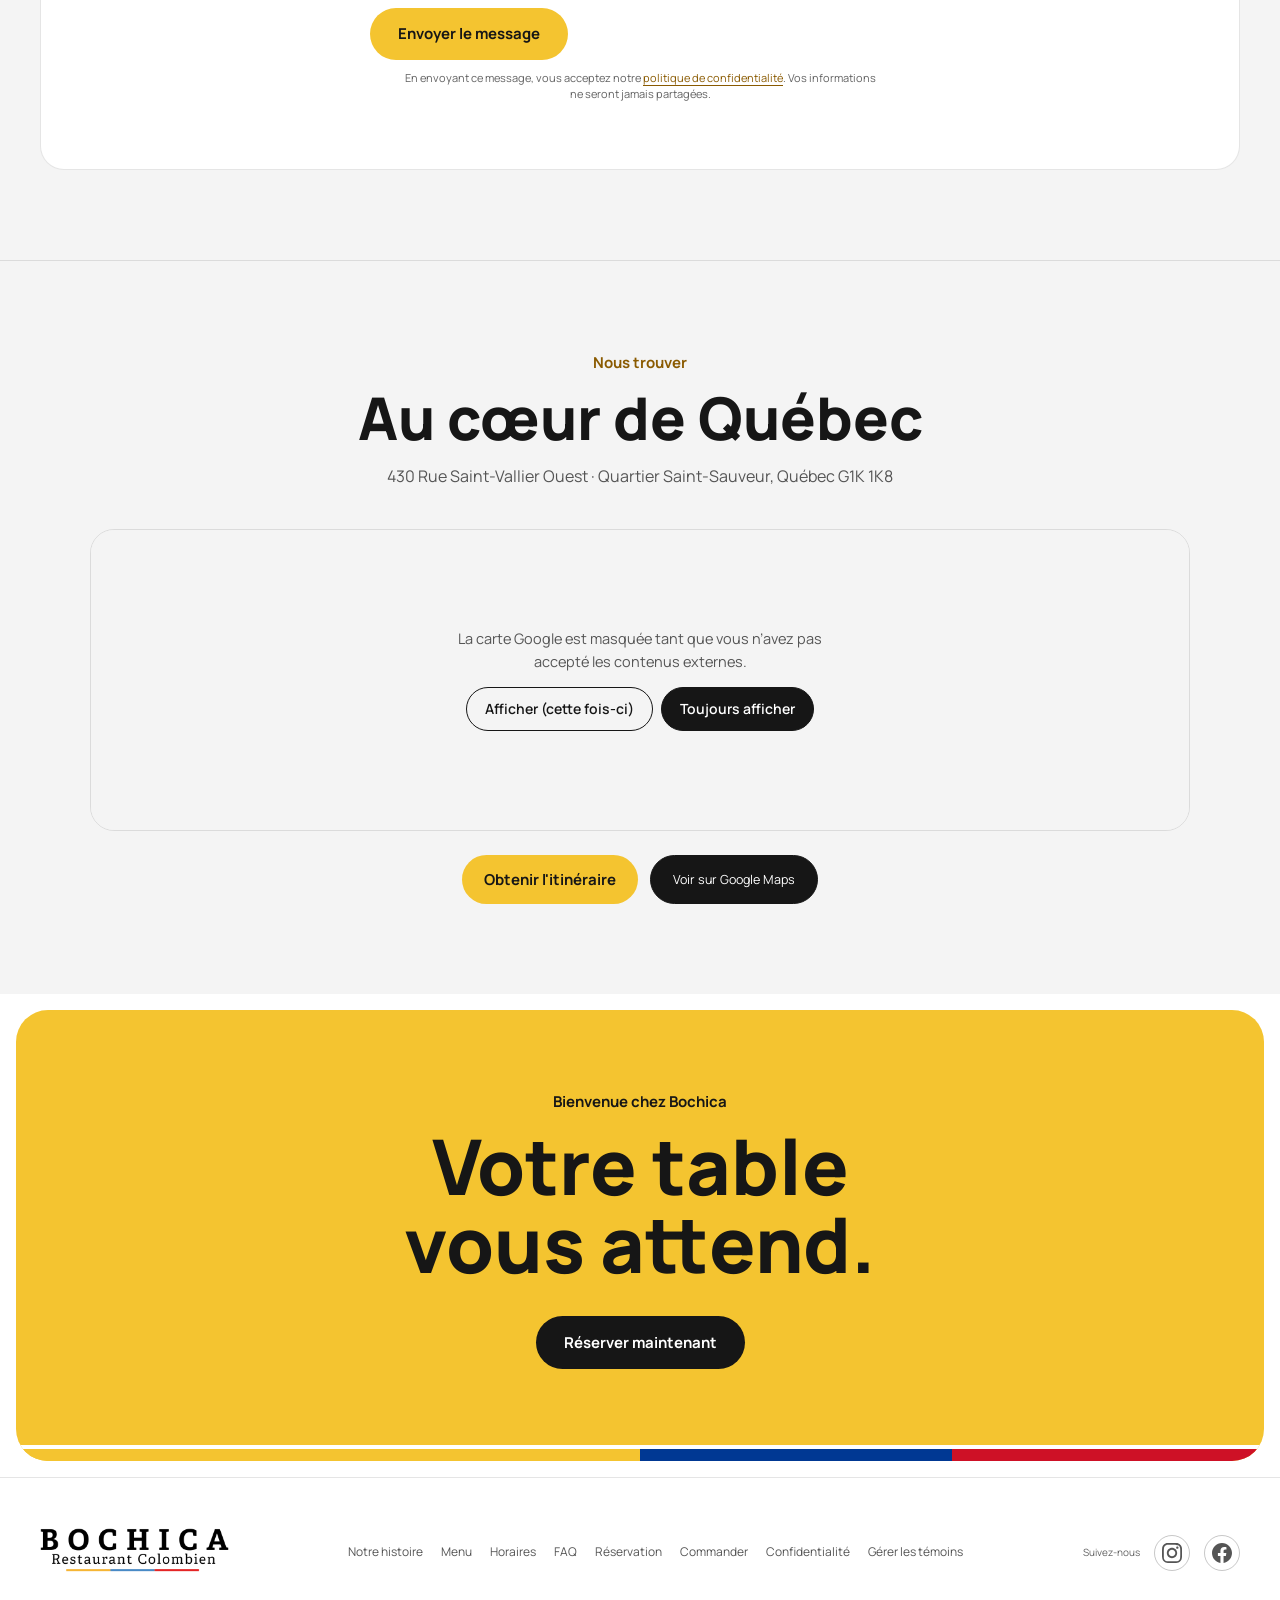
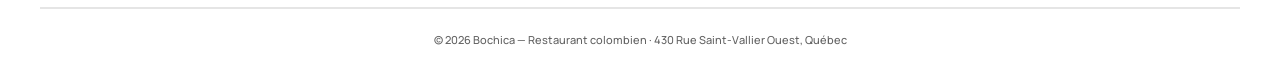
==== commit 7d9a6168: "Menu : catégories seulement (sous-catégories retirées) Co-Authored-By: Claude Opus 5.5 <noreply@anth" ====
--- a/index.html
+++ b/index.html
@@ -418,7 +418,7 @@
   <link rel="alternate" hreflang="x-default" href="https://bochicacafebistro.ca/"/>
 
   <link rel="stylesheet" href="/css/style.css?v=20261025a"/>
-  <link rel="stylesheet" href="/css/bento.css?v=20261027a"/>
+  <link rel="stylesheet" href="/css/bento.css?v=20261027c"/>
 
   <!-- Langue : chaque langue a sa propre adresse (/, /en/, /es/).
        Sur la page FR seulement : 1) un visiteur qui avait choisi EN/ES est renvoyé vers sa version ;
--- a/css/bento.css
+++ b/css/bento.css
@@ -464,3 +464,9 @@
   #nav .nav-logo-img { height: 24px; }
   .nav-reserve-mobile { padding: 0 10px; font-size: 13px; }
 }
+
+/* 27 oct. : section Menu — catégories seulement, plus de rangée de sous-catégories
+   (les titres Entrées / Arepas farcies / Repas restent dans la liste) */
+#menu-subtabs, .menu-subtabs { display: none !important; }
+.menu-cats { padding-bottom: 14px; }
+@media (max-width: 760px) { .menu-cat-toggle { border-bottom: 0 !important; } }
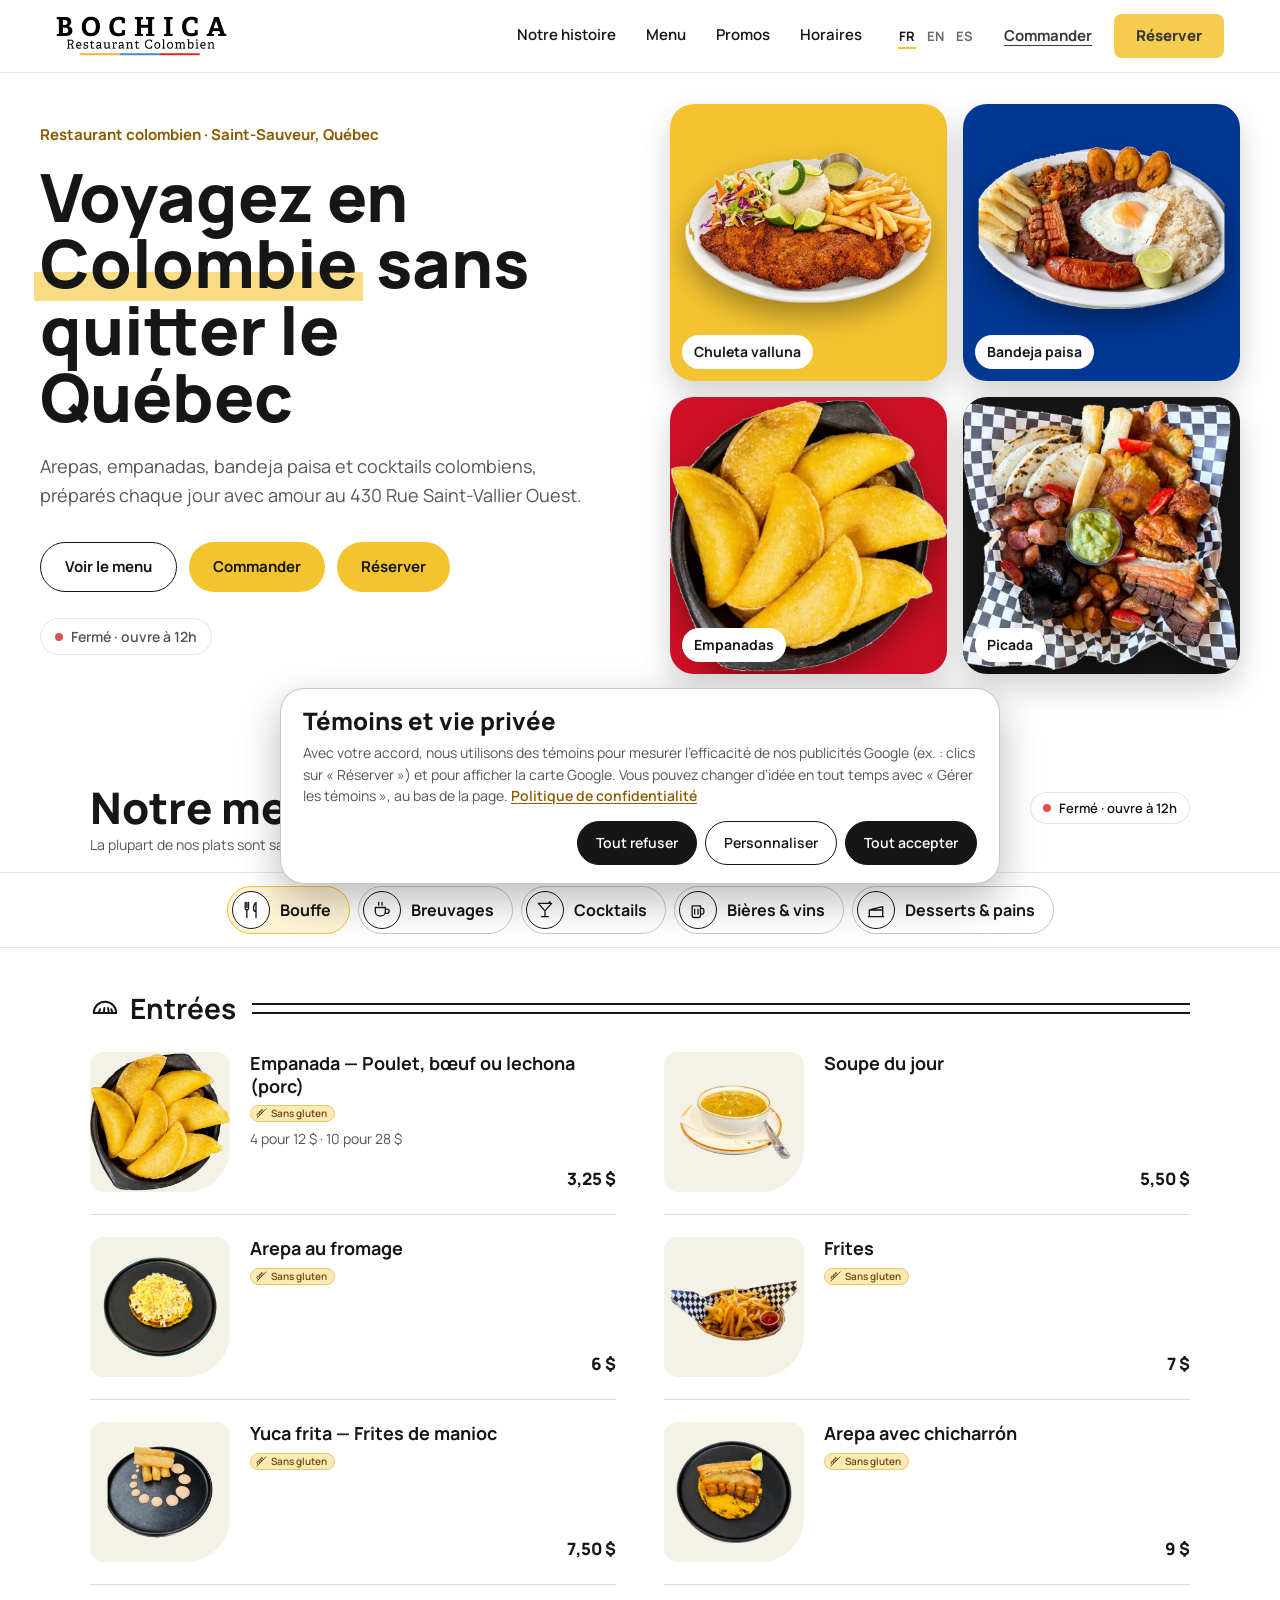
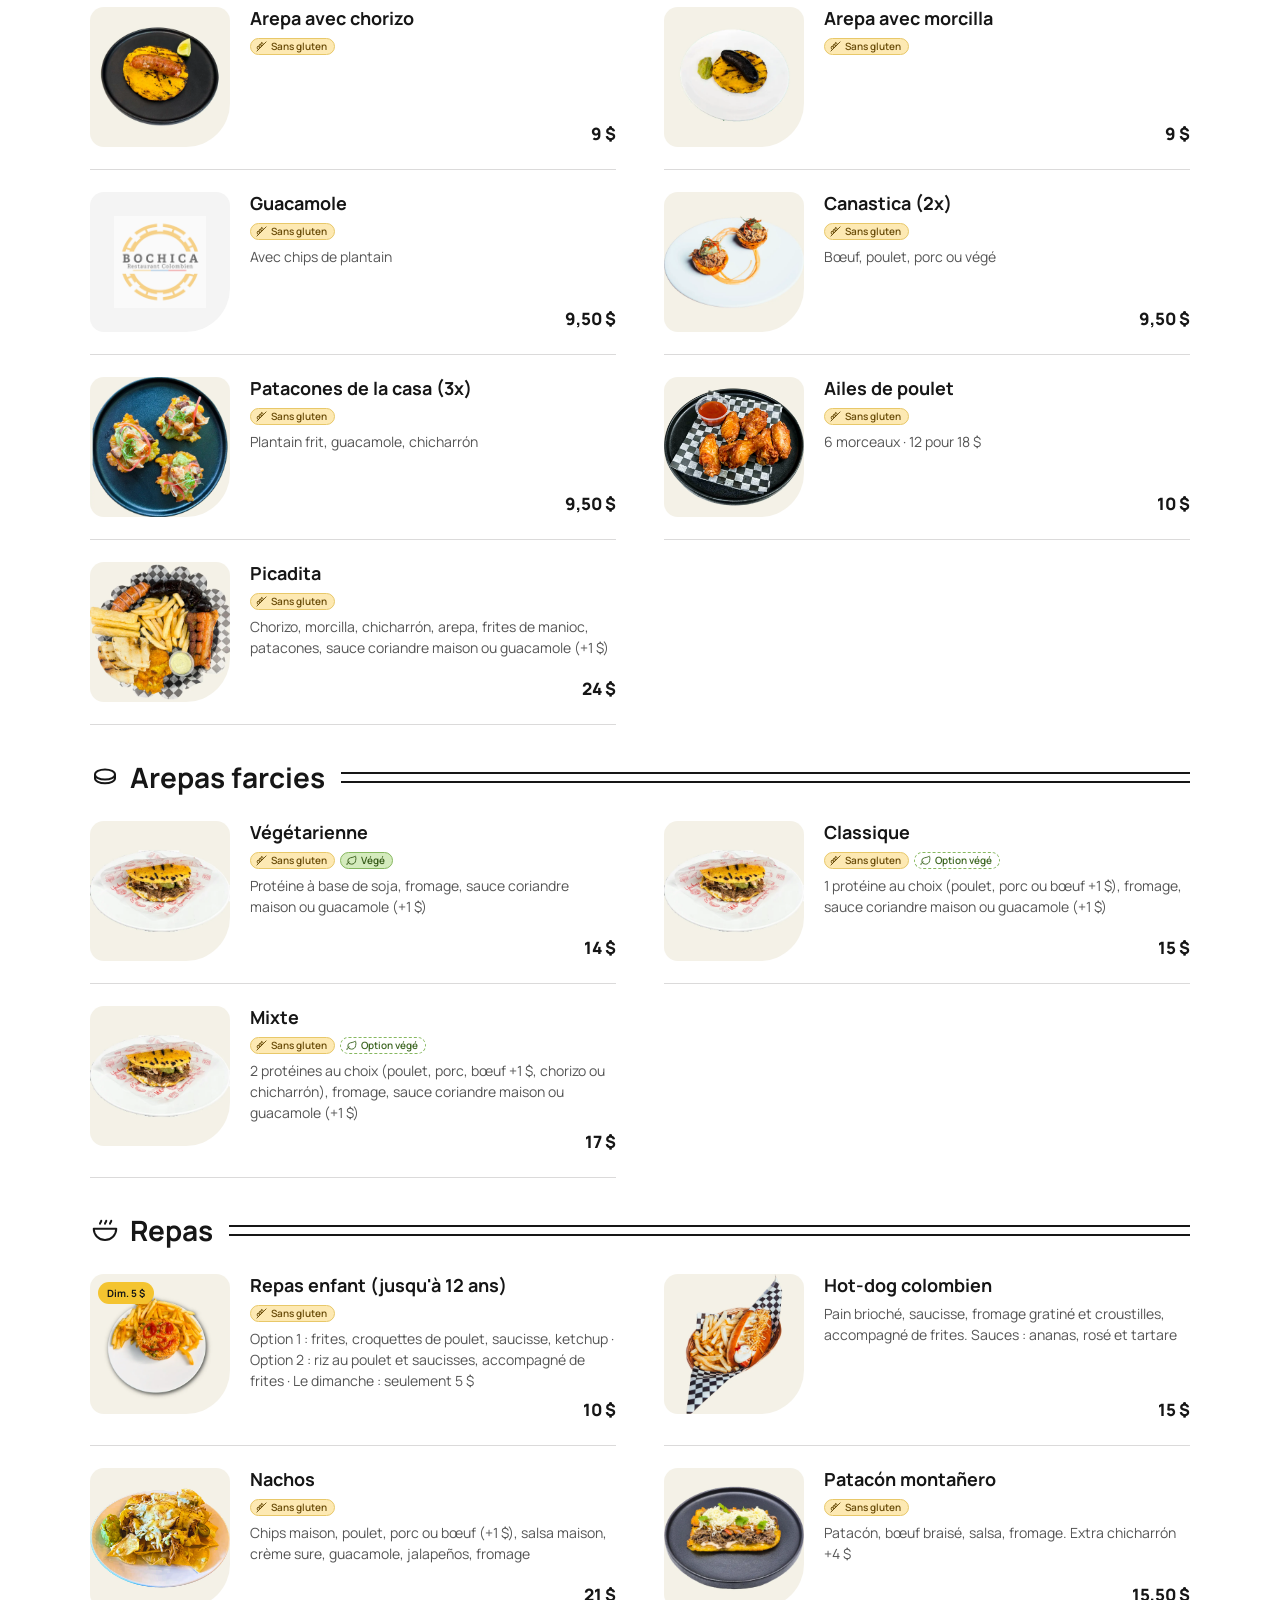
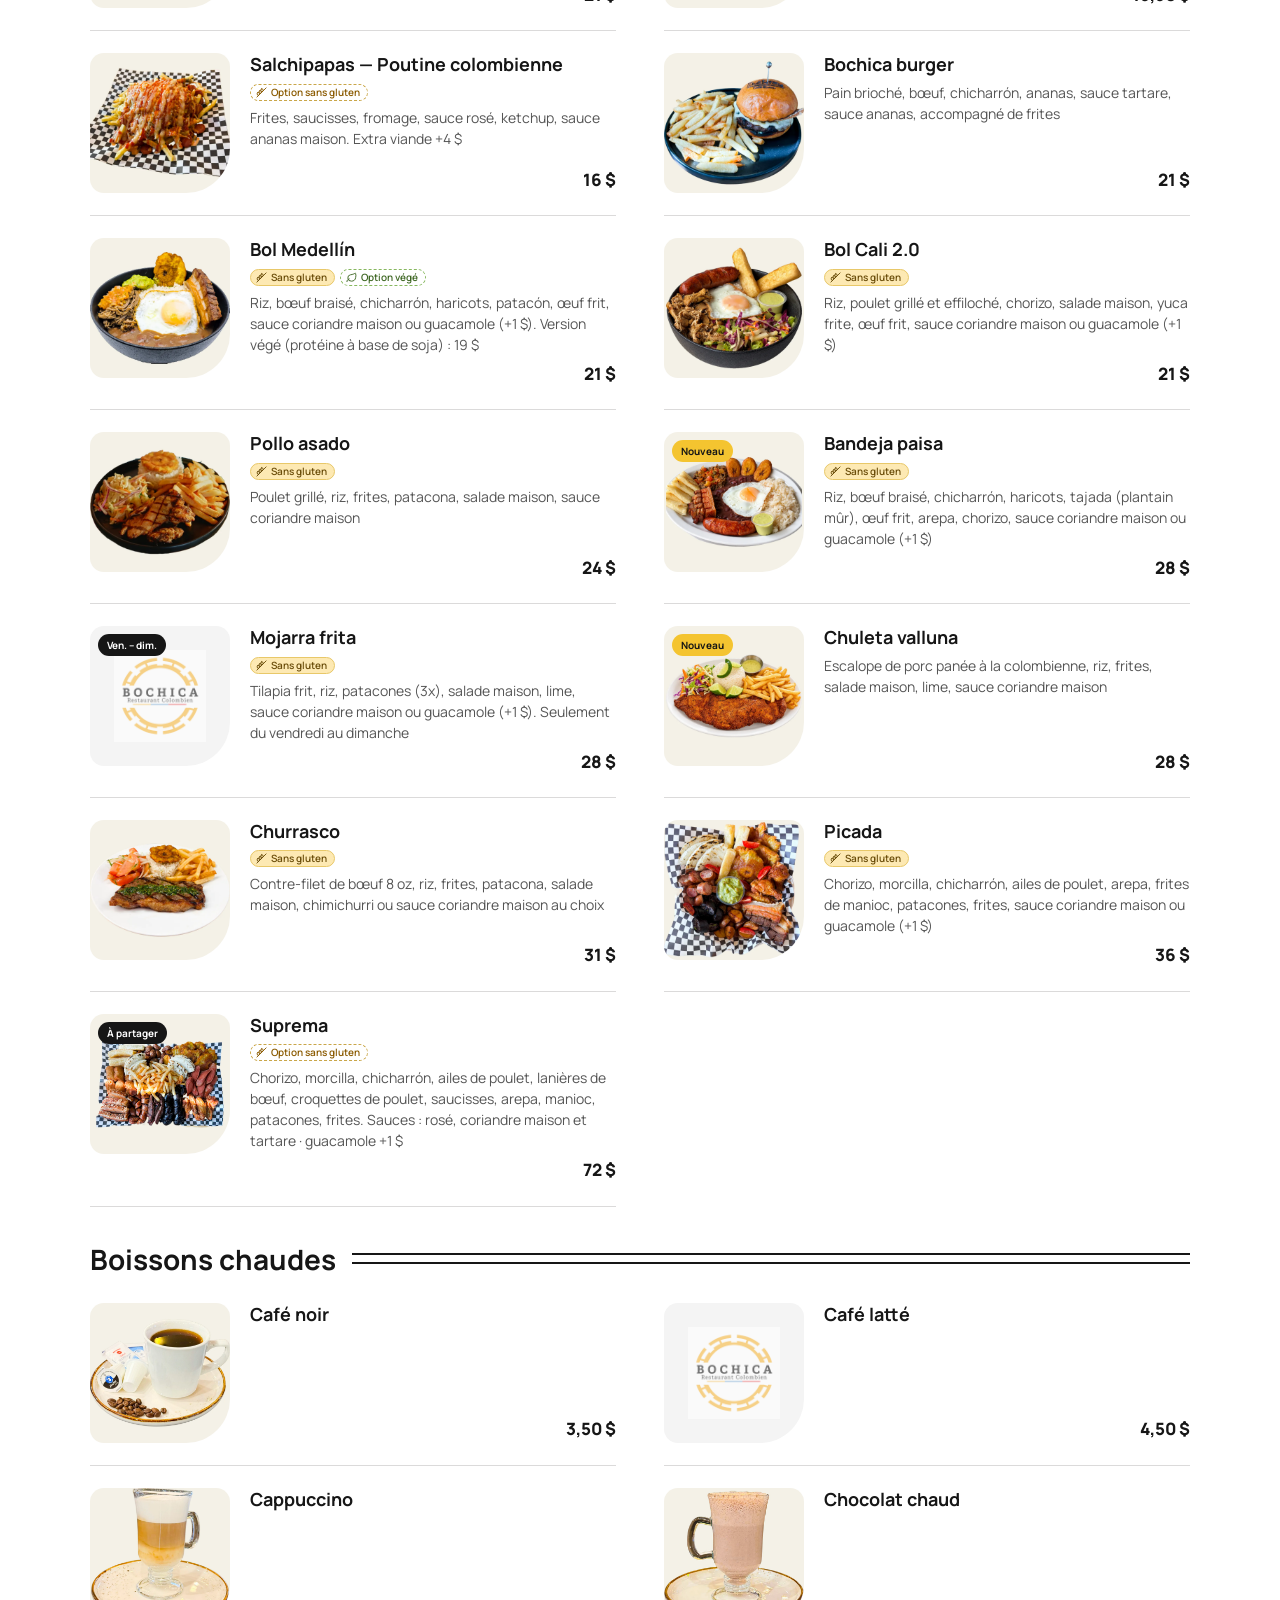
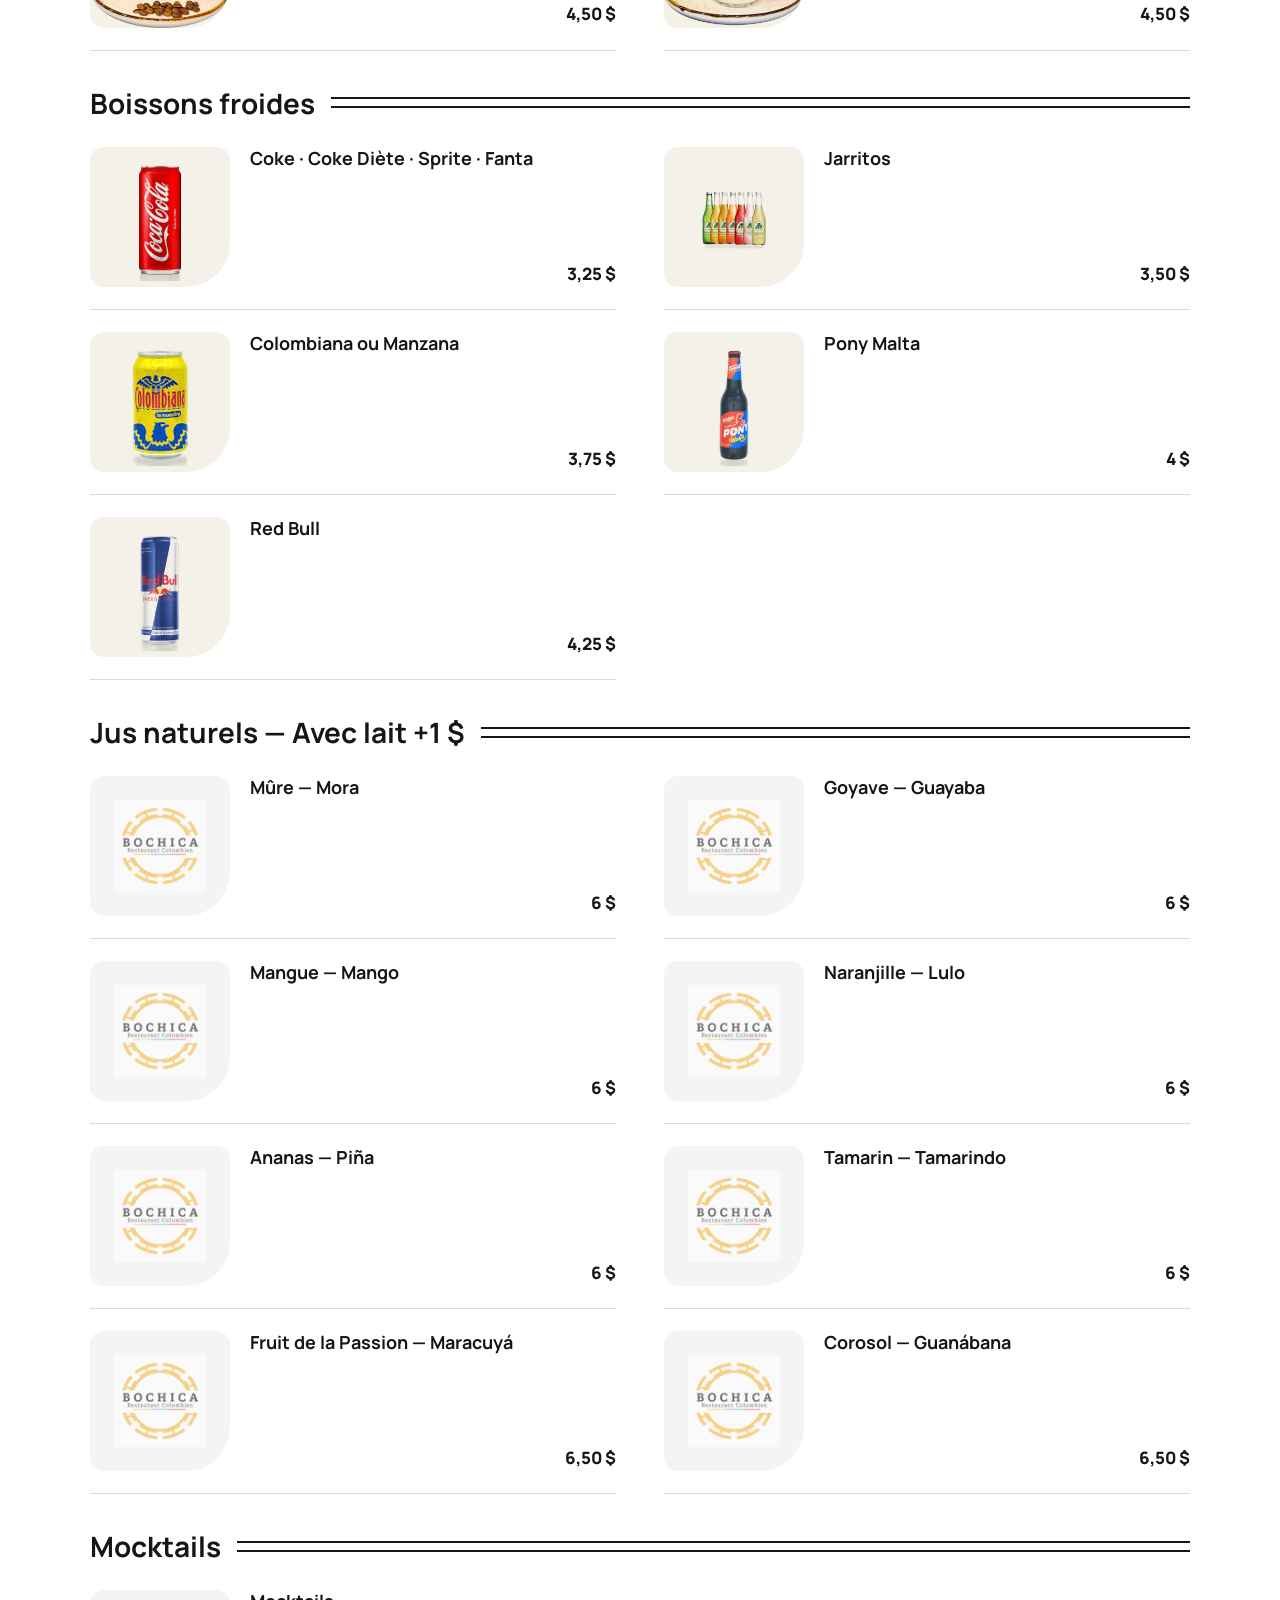
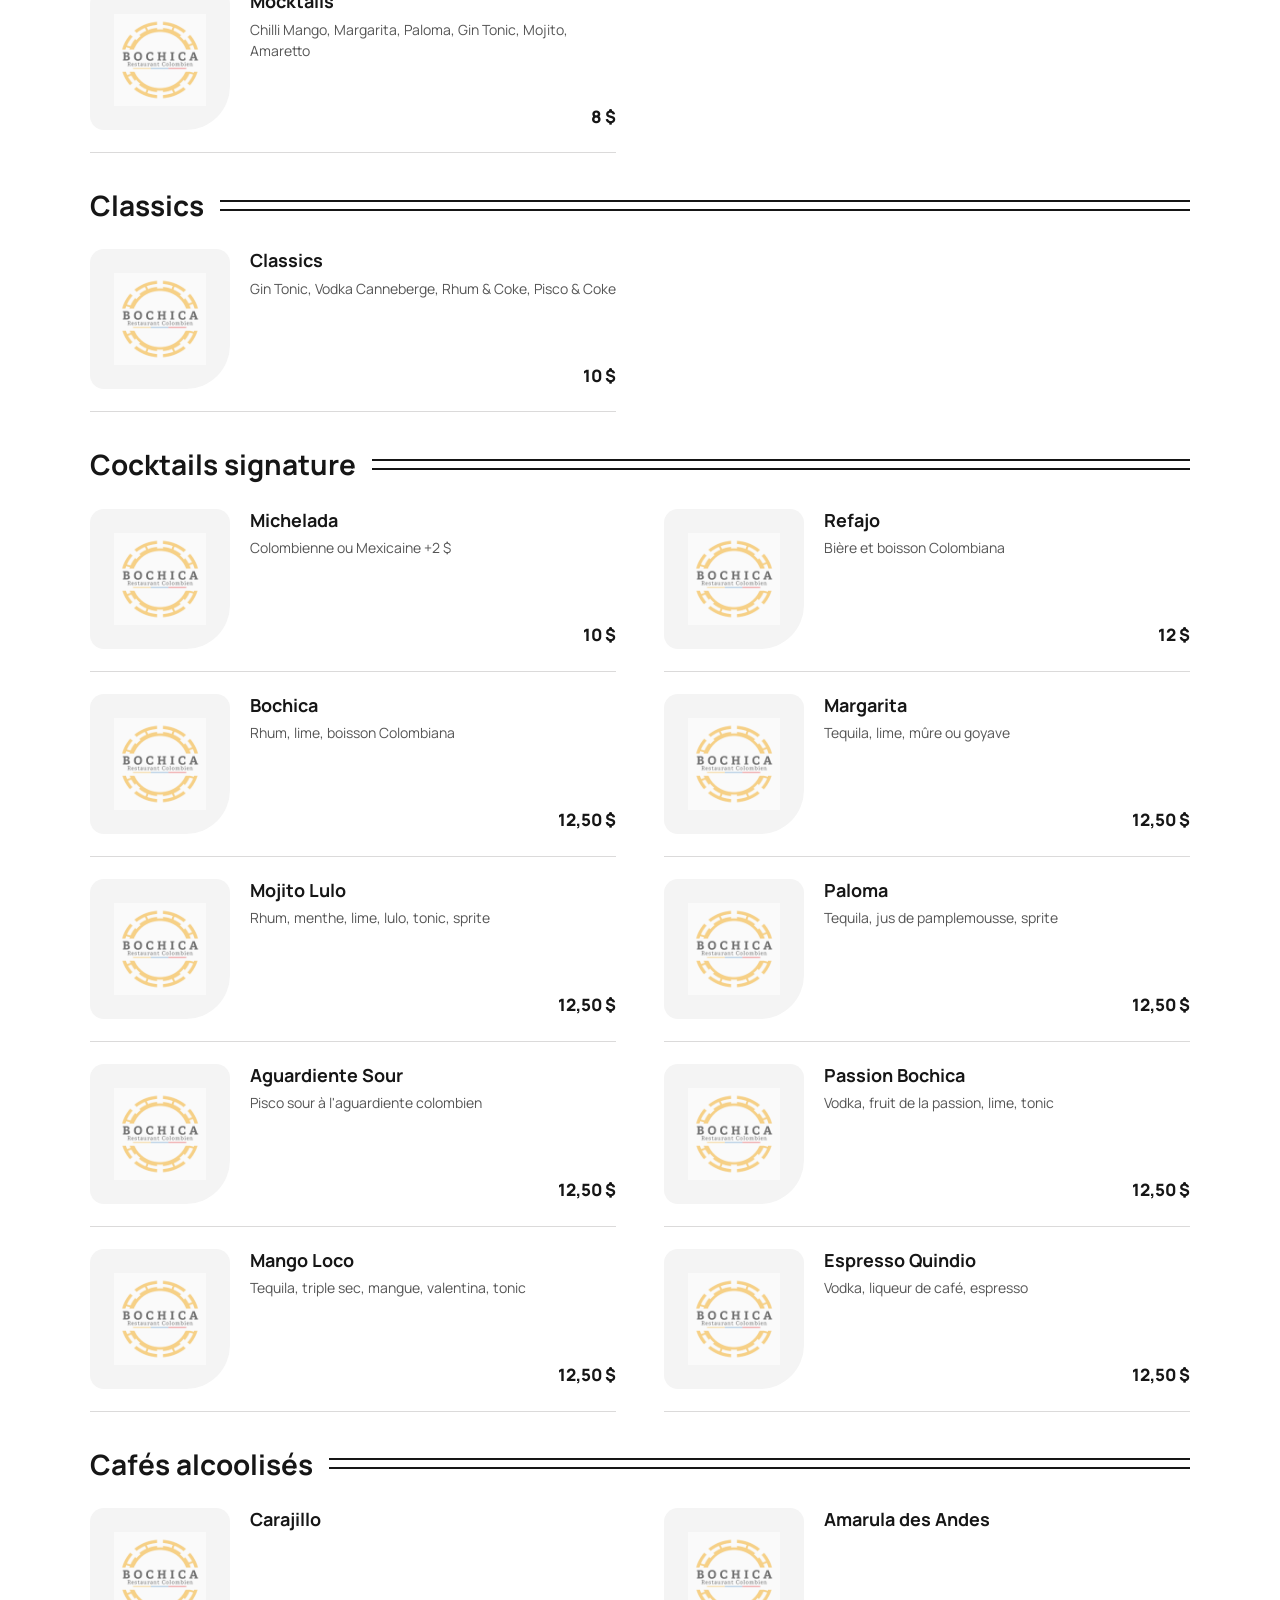
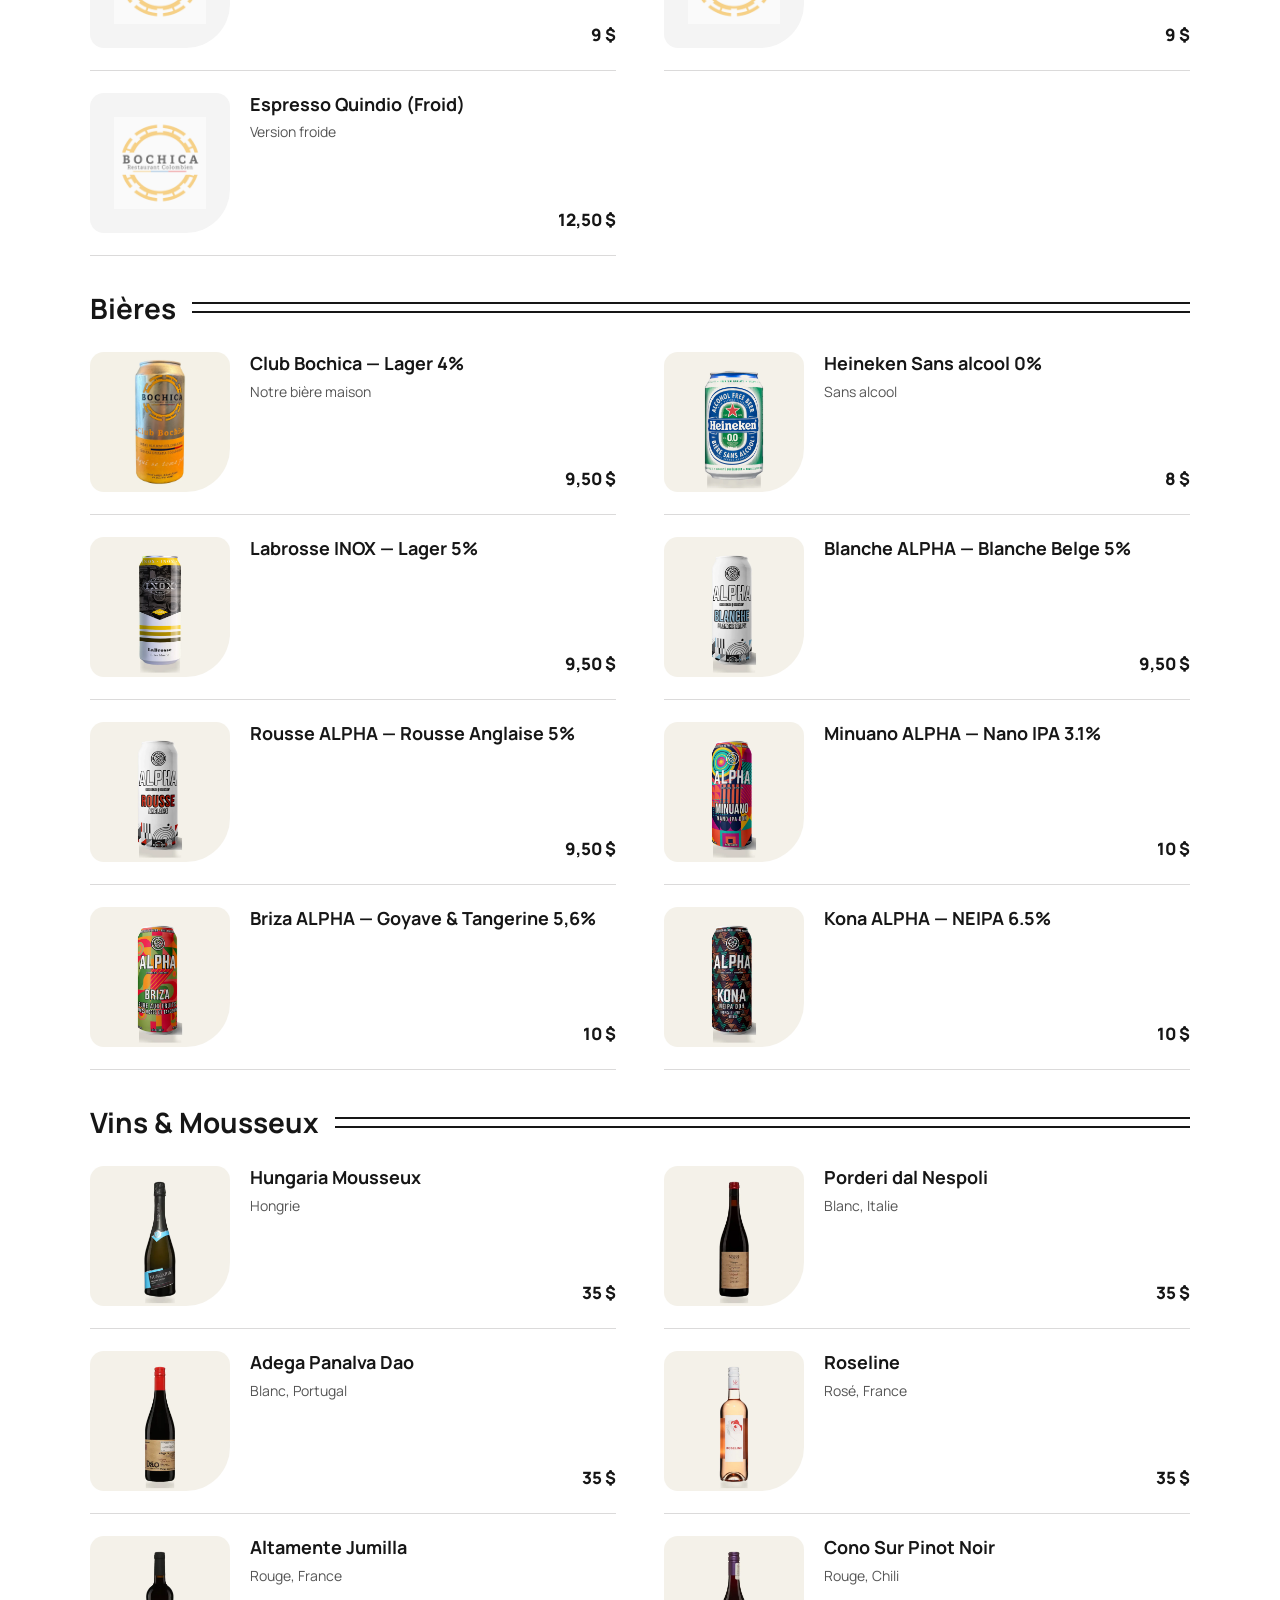
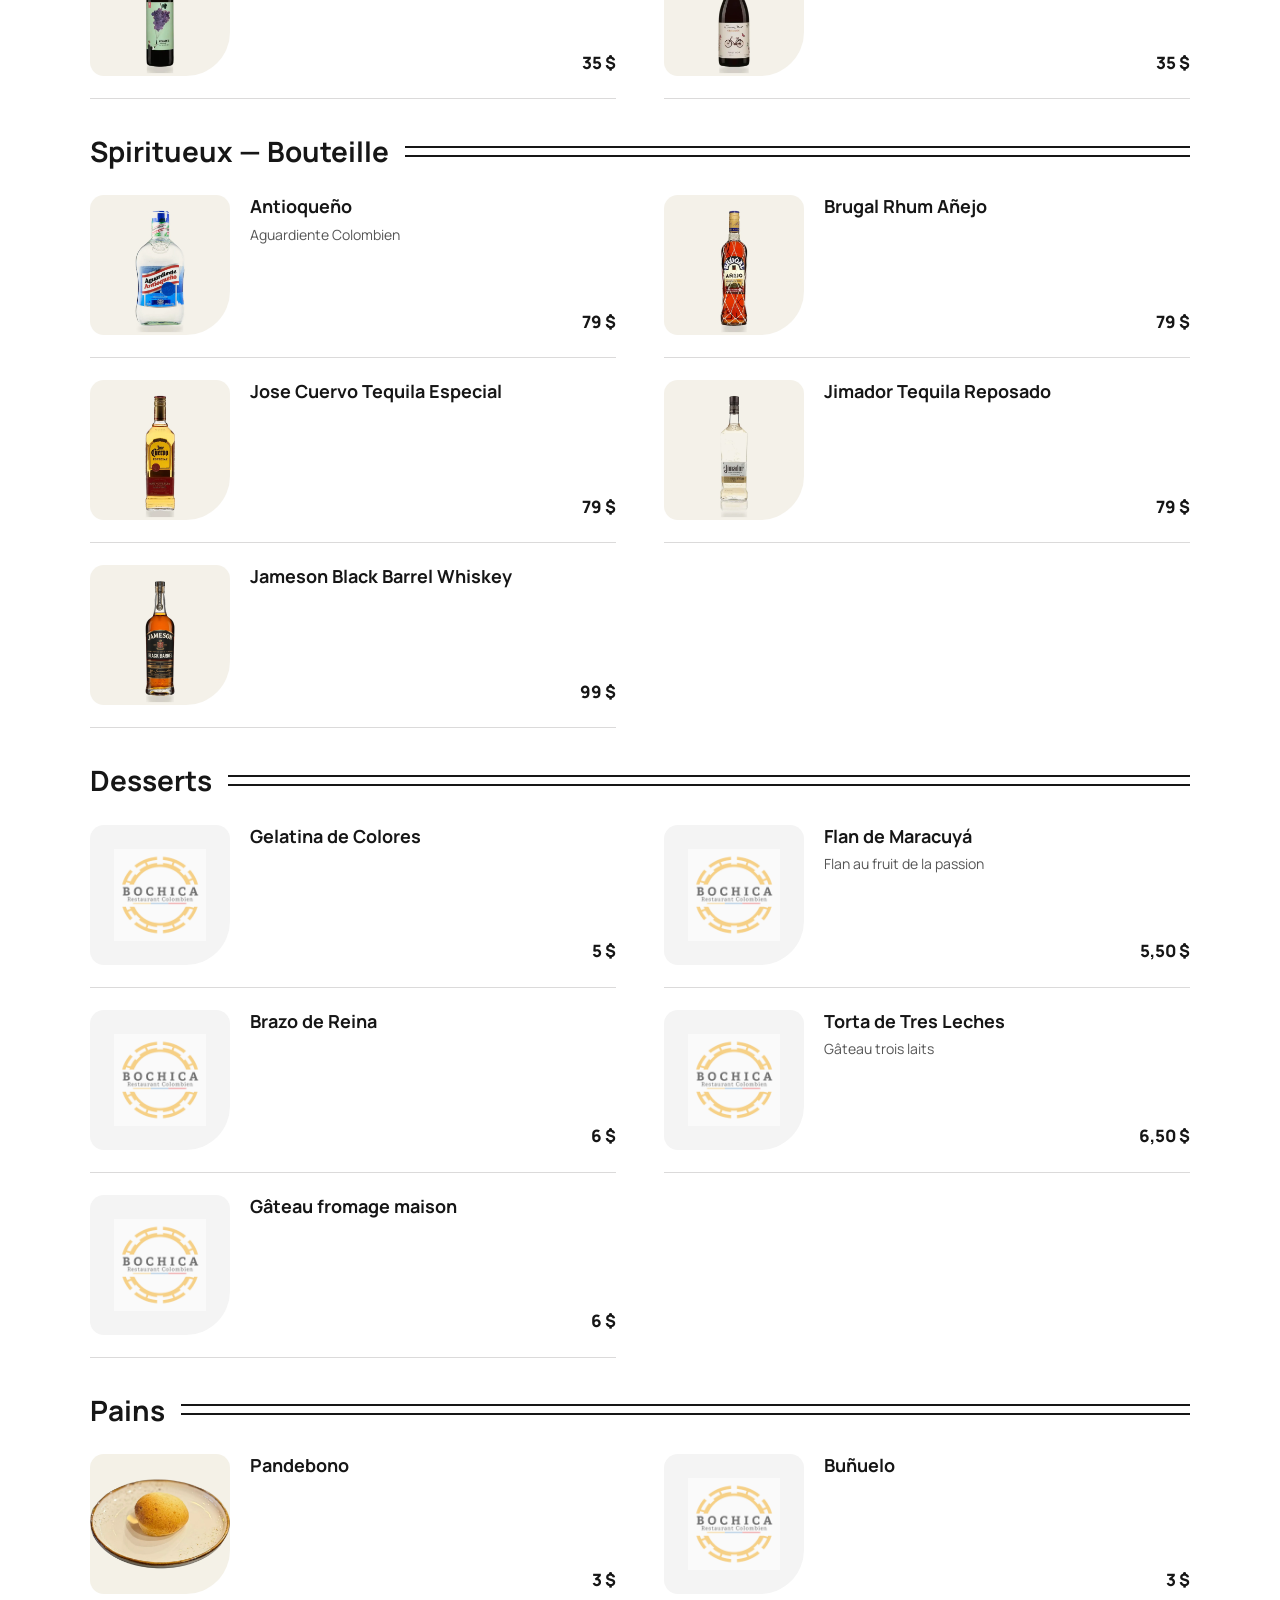
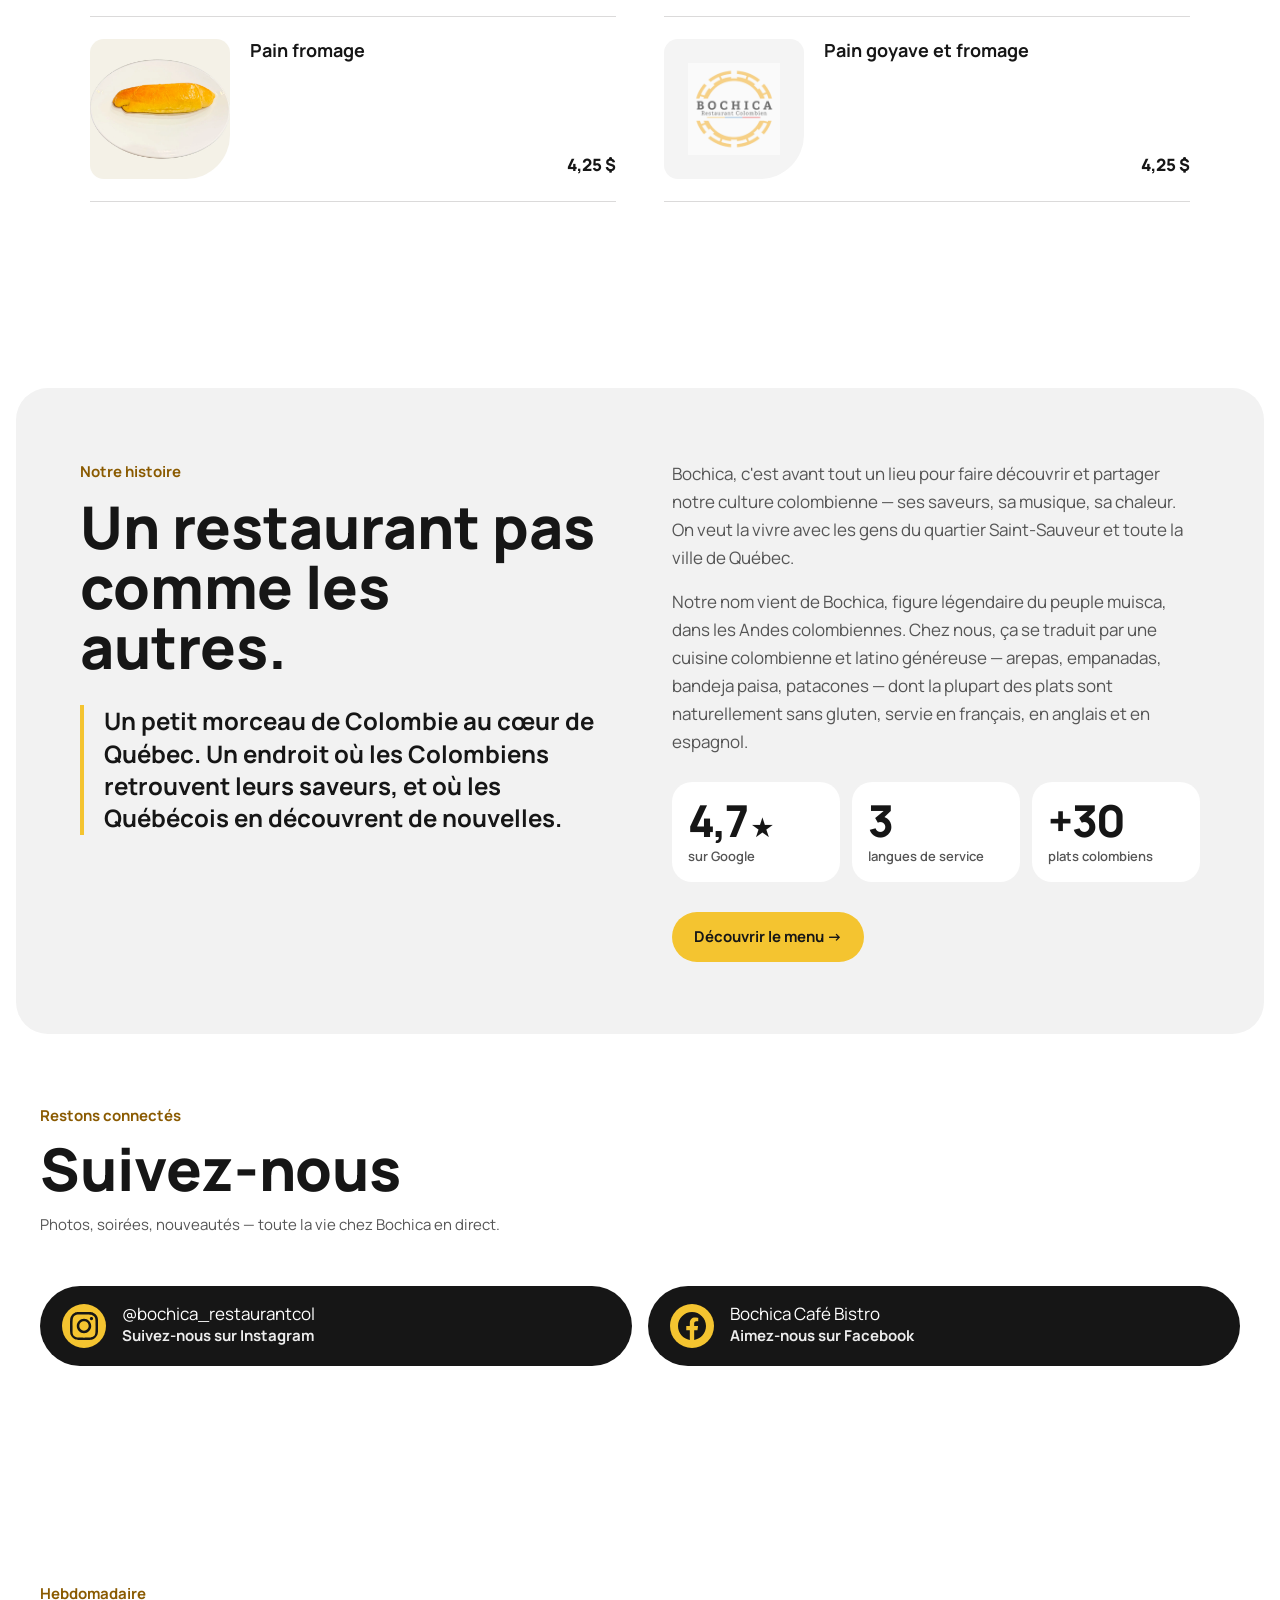
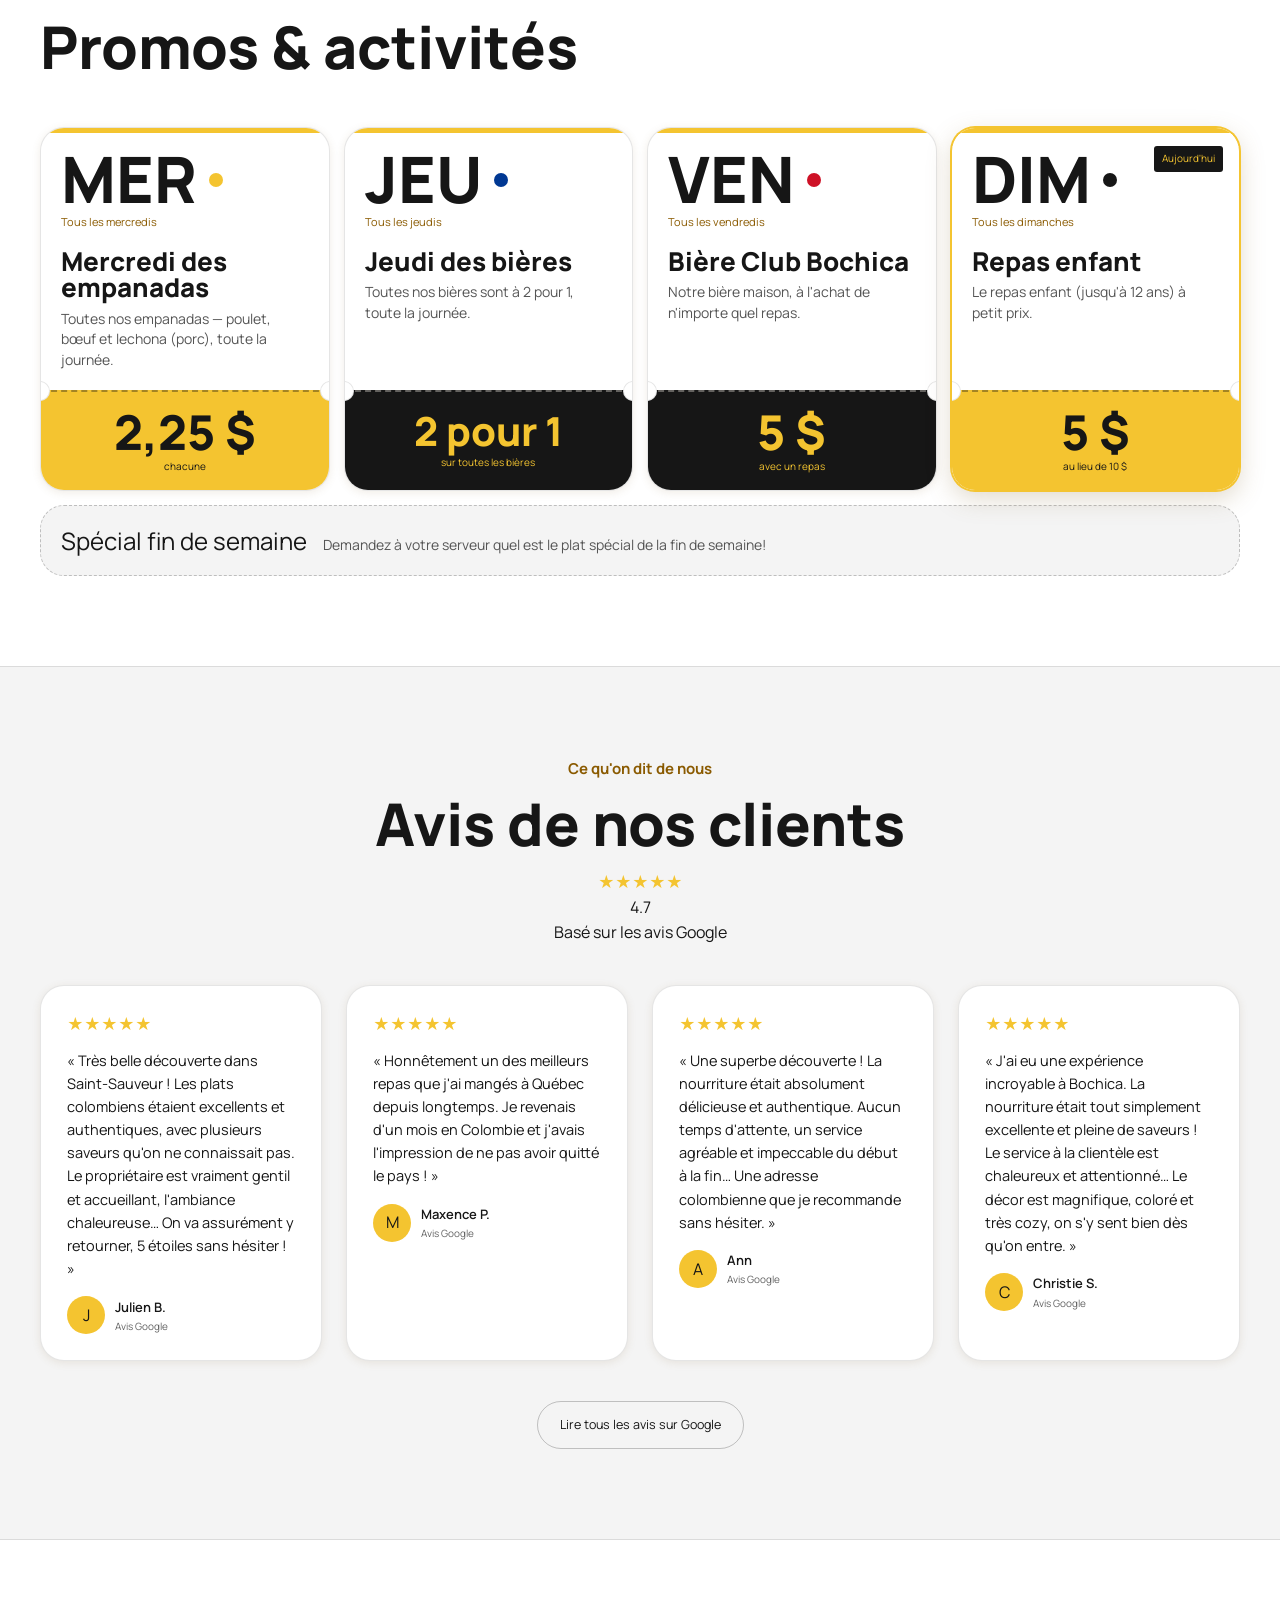
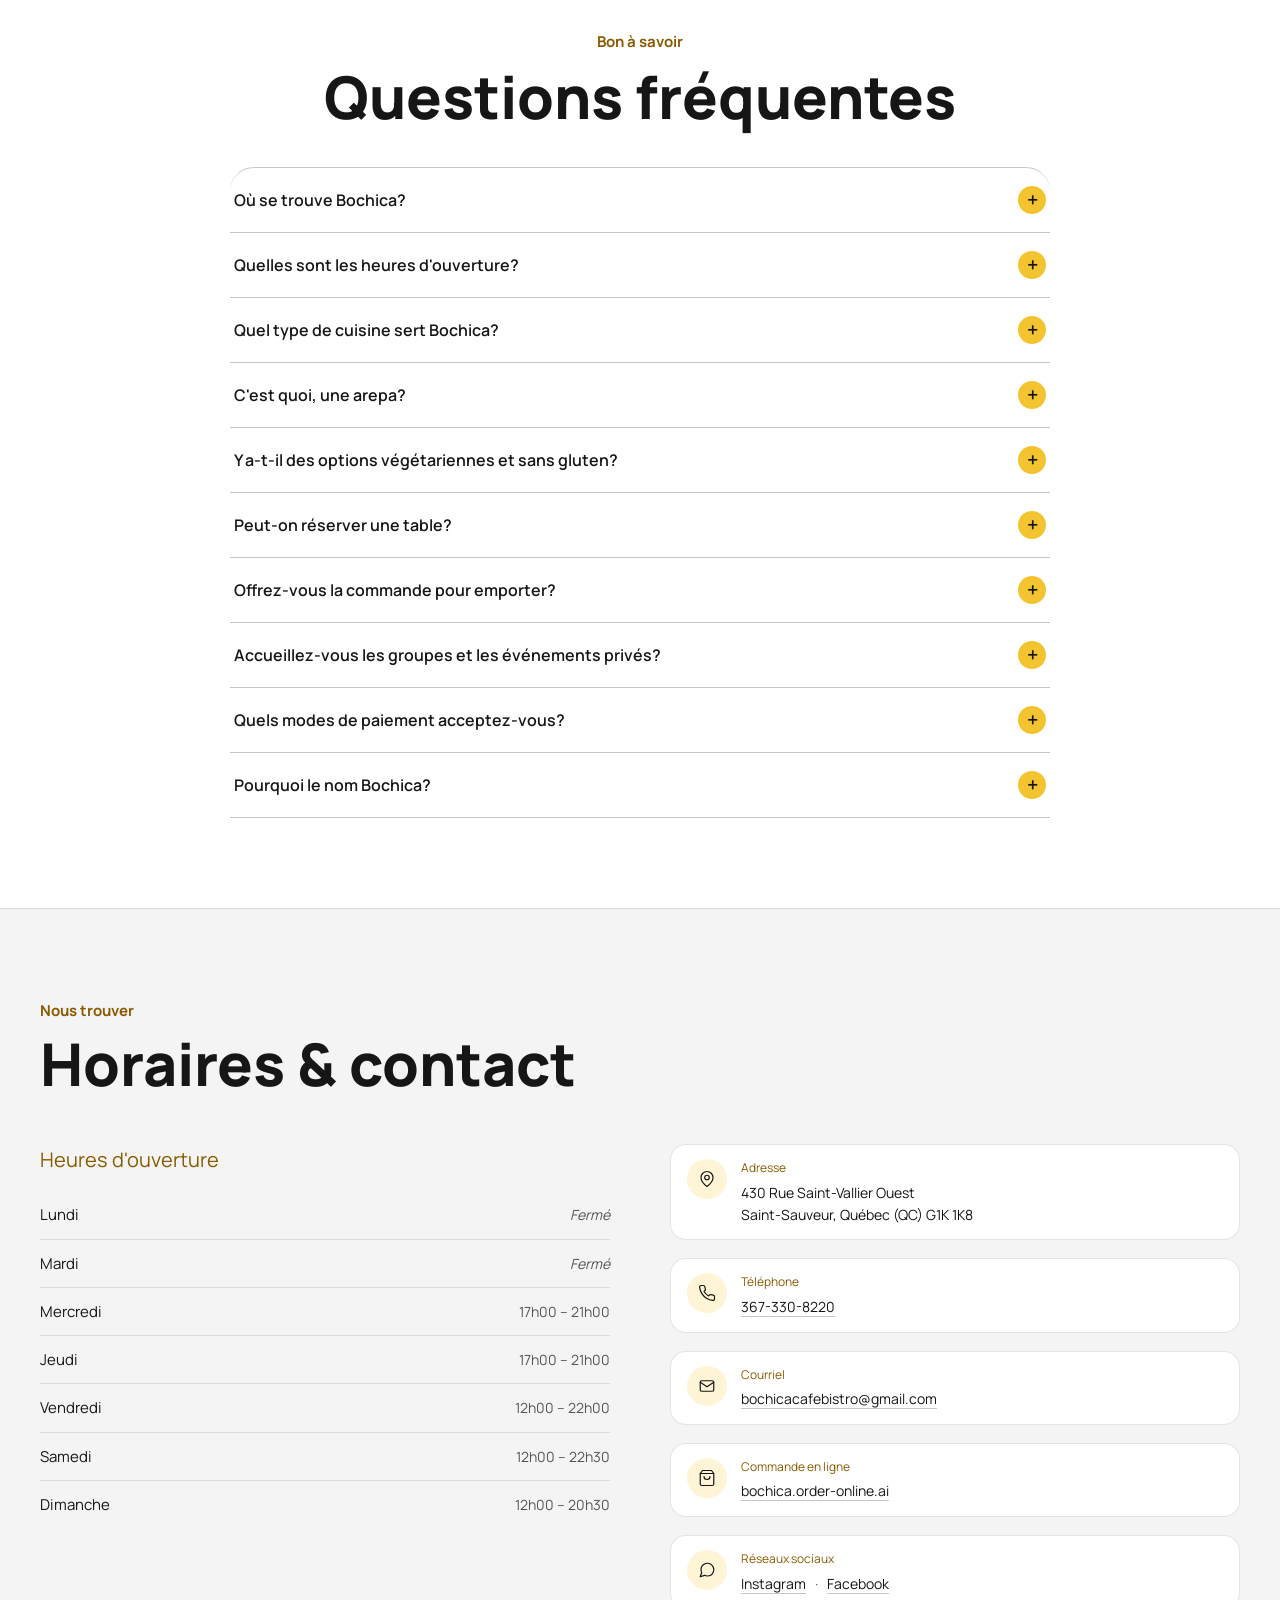
==== commit 00d212f1: "Menu d'un seul bloc : la catégorie active suit le défilement Co-Authored-By: Claude Opus 5.5 <norepl" ====
--- a/index.html
+++ b/index.html
@@ -418,7 +418,7 @@
   <link rel="alternate" hreflang="x-default" href="https://bochicacafebistro.ca/"/>
 
   <link rel="stylesheet" href="/css/style.css?v=20261025a"/>
-  <link rel="stylesheet" href="/css/bento.css?v=20261027c"/>
+  <link rel="stylesheet" href="/css/bento.css?v=20261027d"/>
 
   <!-- Langue : chaque langue a sa propre adresse (/, /en/, /es/).
        Sur la page FR seulement : 1) un visiteur qui avait choisi EN/ES est renvoyé vers sa version ;
@@ -749,7 +749,7 @@
     </div>
 
     <!-- BREUVAGES -->
-    <div class="menu-section" id="tab-breuvages" style="display:none">
+    <div class="menu-section" id="tab-breuvages">
       <div class="menu-grid">
         <div class="menu-subsection-title y" data-fr="Boissons chaudes" data-en="Hot Drinks" data-es="Bebidas Calientes">Boissons chaudes</div>
         <div class="menu-card reveal" data-photo="/images/cafe-noir.webp">
@@ -828,7 +828,7 @@
     </div>
 
     <!-- COCKTAILS -->
-    <div class="menu-section" id="tab-cocktails" style="display:none">
+    <div class="menu-section" id="tab-cocktails">
       <div class="menu-grid">
         <div class="menu-subsection-title y" data-fr="Mocktails" data-en="Mocktails" data-es="Mocktails">Mocktails</div>
         <div class="menu-card reveal">
@@ -914,7 +914,7 @@
     </div>
 
     <!-- BIÈRES -->
-    <div class="menu-section" id="tab-bieres" style="display:none">
+    <div class="menu-section" id="tab-bieres">
       <div class="menu-grid">
         <div class="menu-subsection-title y" data-fr="Bières" data-en="Beers" data-es="Cervezas">Bières</div>
         <div class="menu-card reveal" data-photo="/images/club-bochica.webp">
@@ -1010,7 +1010,7 @@
     </div>
 
     <!-- DESSERTS -->
-    <div class="menu-section" id="tab-desserts" style="display:none">
+    <div class="menu-section" id="tab-desserts">
       <div class="menu-grid">
         <div class="menu-subsection-title y" data-fr="Desserts" data-en="Desserts" data-es="Postres">Desserts</div>
         <div class="menu-card reveal">
@@ -1624,7 +1624,7 @@
   </div>
 </div>
 
-<script src="/js/main.js?v=20261025d"></script>
+<script src="/js/main.js?v=20261027c"></script>
 <script src="/js/consent.js?v=20261012a"></script>
 <!-- Vercel Web Analytics : statistiques de visites sans témoins (Loi 25 : aucun consentement requis, mentionné dans la politique). -->
 <script defer src="/_vercel/insights/script.js"></script>
--- a/css/bento.css
+++ b/css/bento.css
@@ -470,3 +470,23 @@
 #menu-subtabs, .menu-subtabs { display: none !important; }
 .menu-cats { padding-bottom: 14px; }
 @media (max-width: 760px) { .menu-cat-toggle { border-bottom: 0 !important; } }
+
+/* 27 oct. (c) : mobile — rangée de catégories horizontale (comme sur ordinateur), toujours visible en haut
+   pendant qu'on parcourt les plats ; plus de bouton « ≡ Bouffe ▾ » ni d'écran de choix. */
+@media (max-width: 900px) {
+  .menu-cat-toggle, #menu-cat-sheet { display: none !important; }
+  .menu-cats {
+    display: flex !important;
+    justify-content: flex-start;
+    gap: 8px;
+    padding: 10px 0 !important;
+    margin: 0 calc(-1 * var(--pad));
+    padding-left: var(--pad) !important; padding-right: var(--pad) !important;
+    overflow-x: auto; scroll-snap-type: x proximity;
+    scrollbar-width: none;
+  }
+  .menu-cats::-webkit-scrollbar { display: none; }
+  .menu-cat { min-height: 44px; padding: 3px 14px 3px 3px; font-size: 15px; gap: 8px; scroll-snap-align: start; }
+  .menu-cat-icon { width: 34px; height: 34px; }
+  .menu-cat-icon svg { width: 18px; height: 18px; }
+}
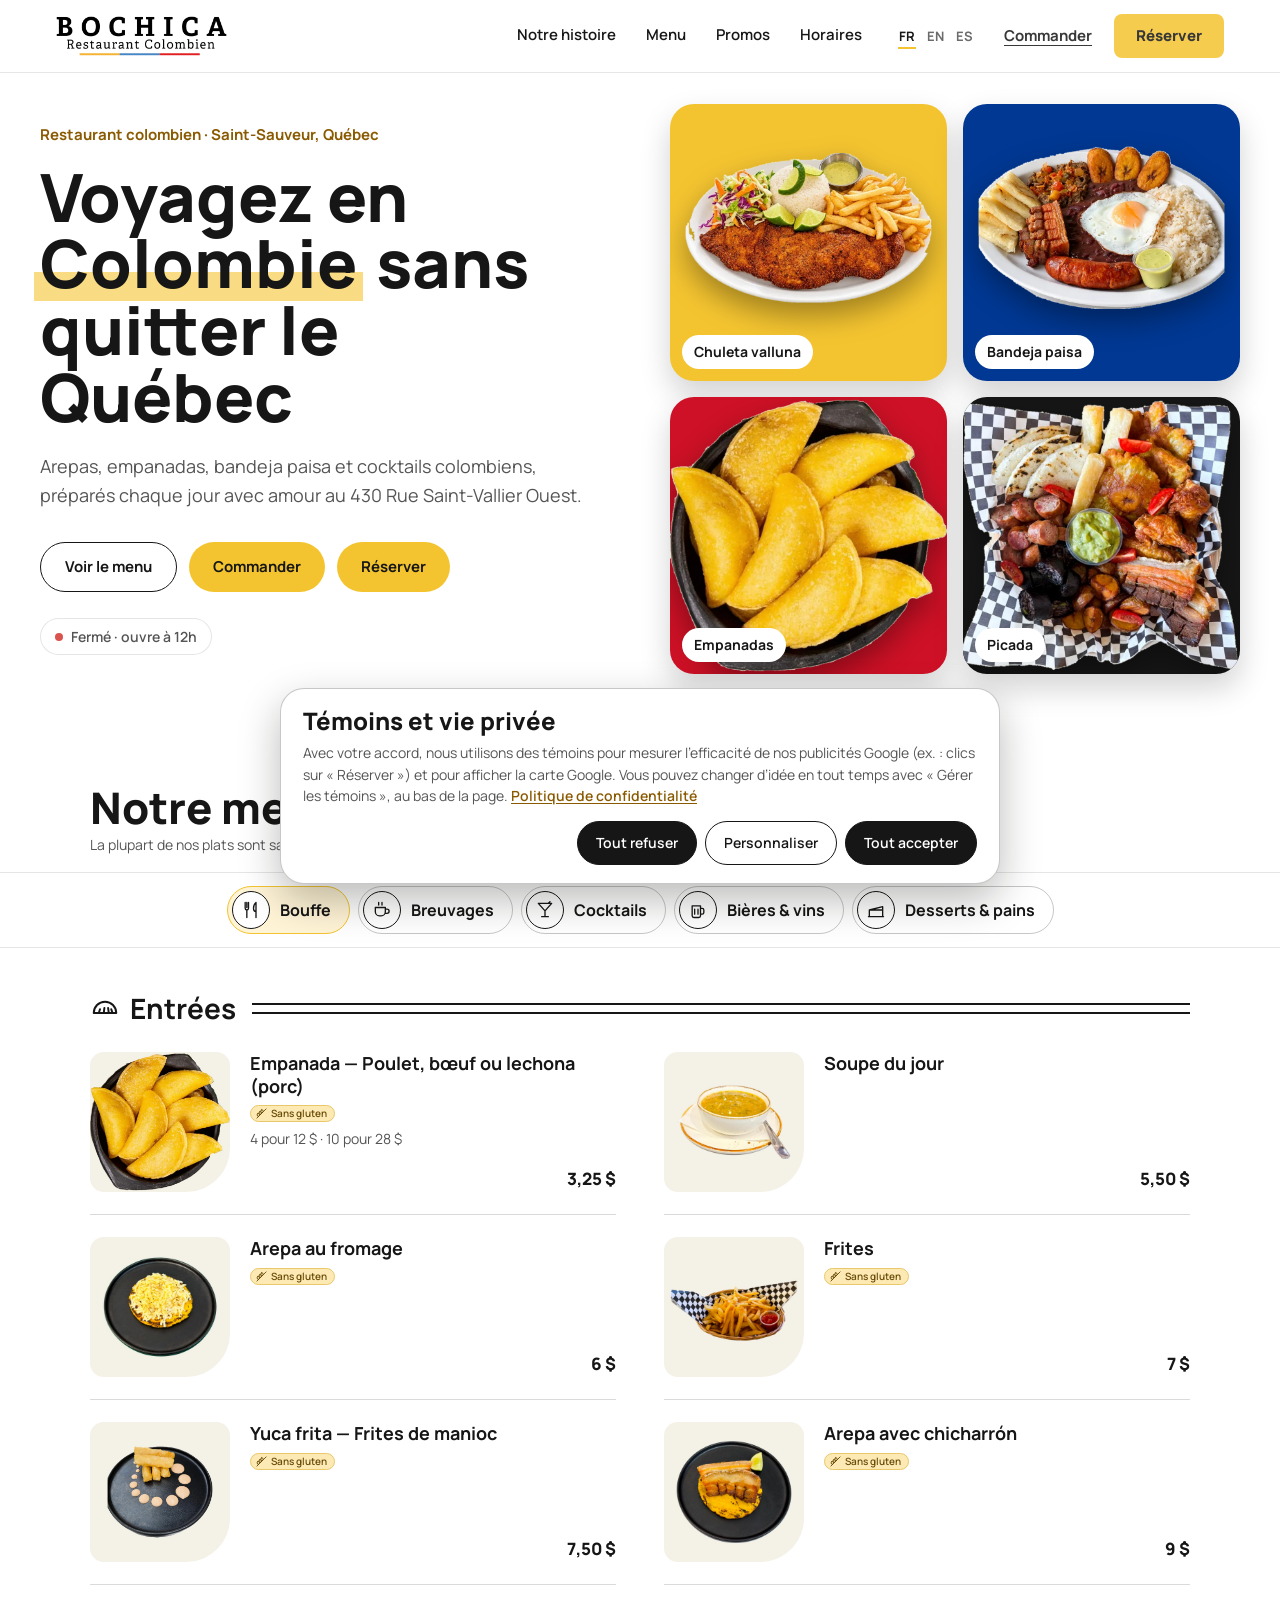
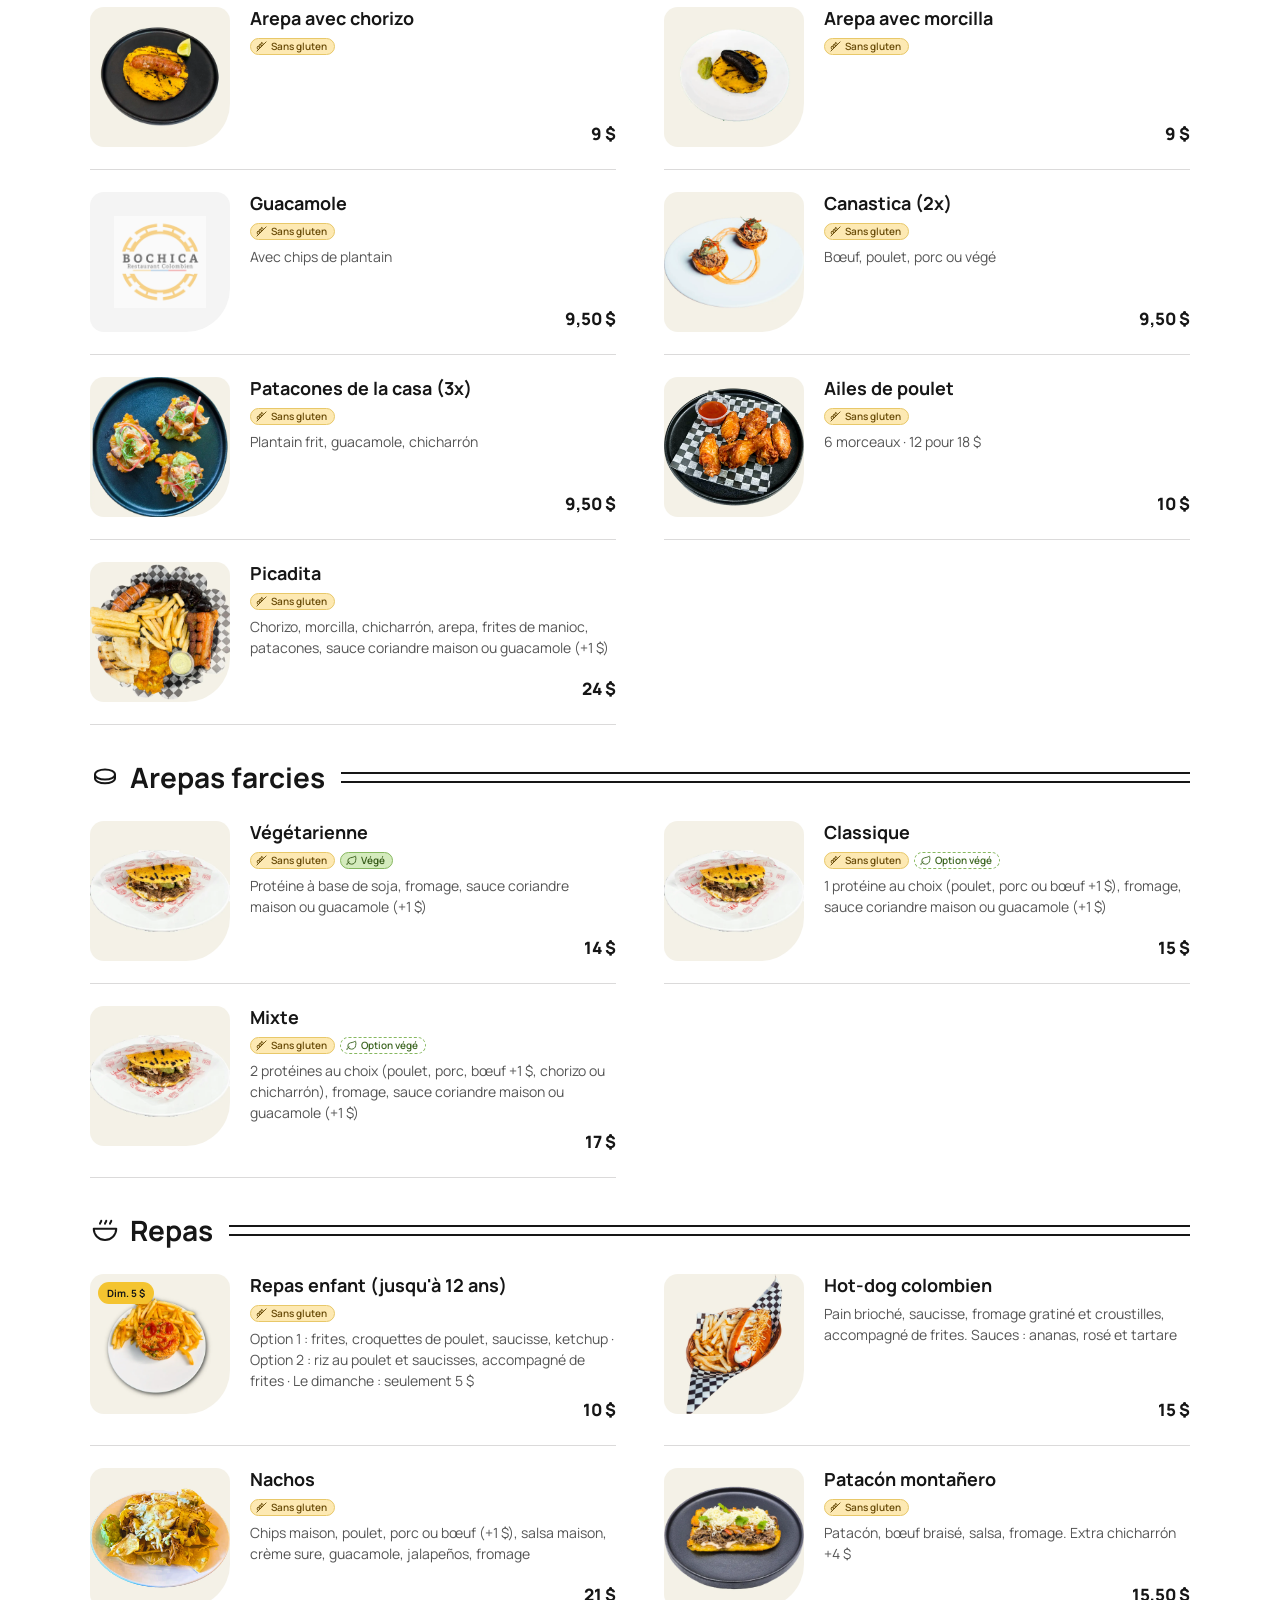
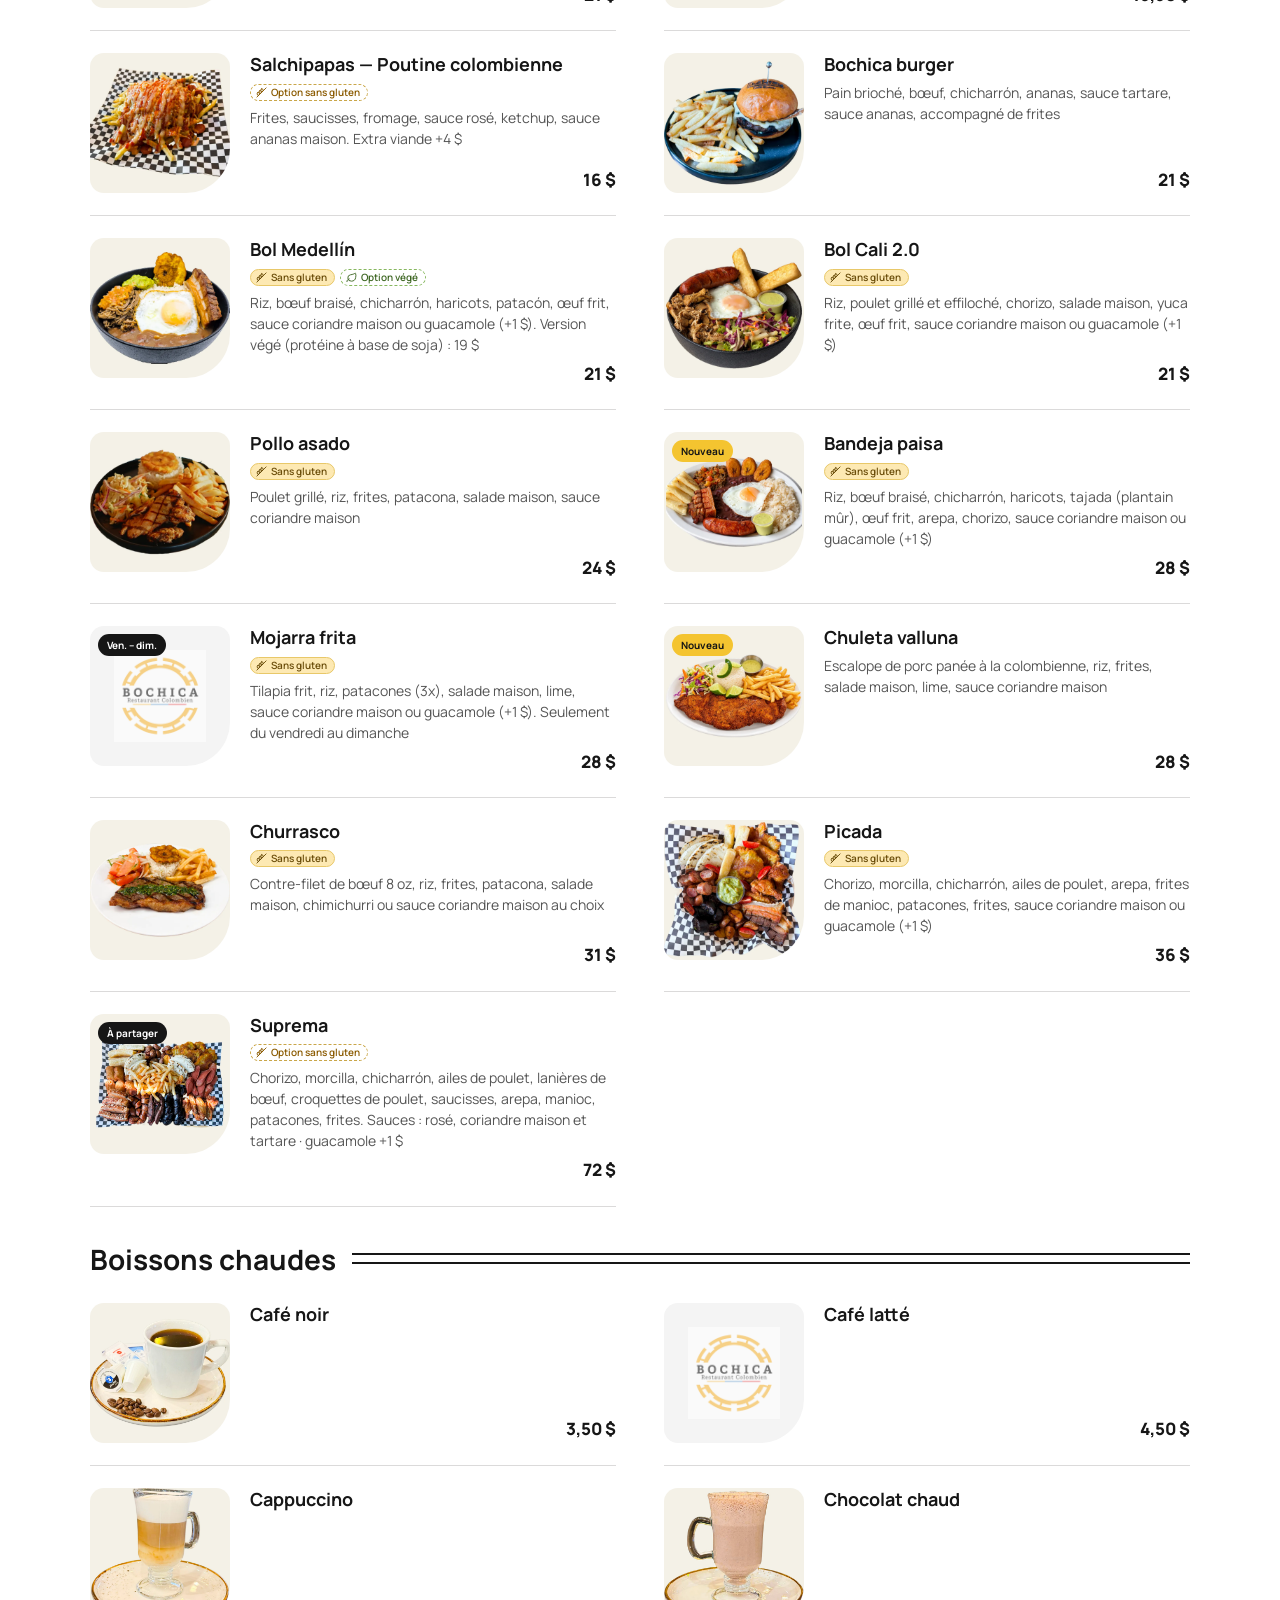
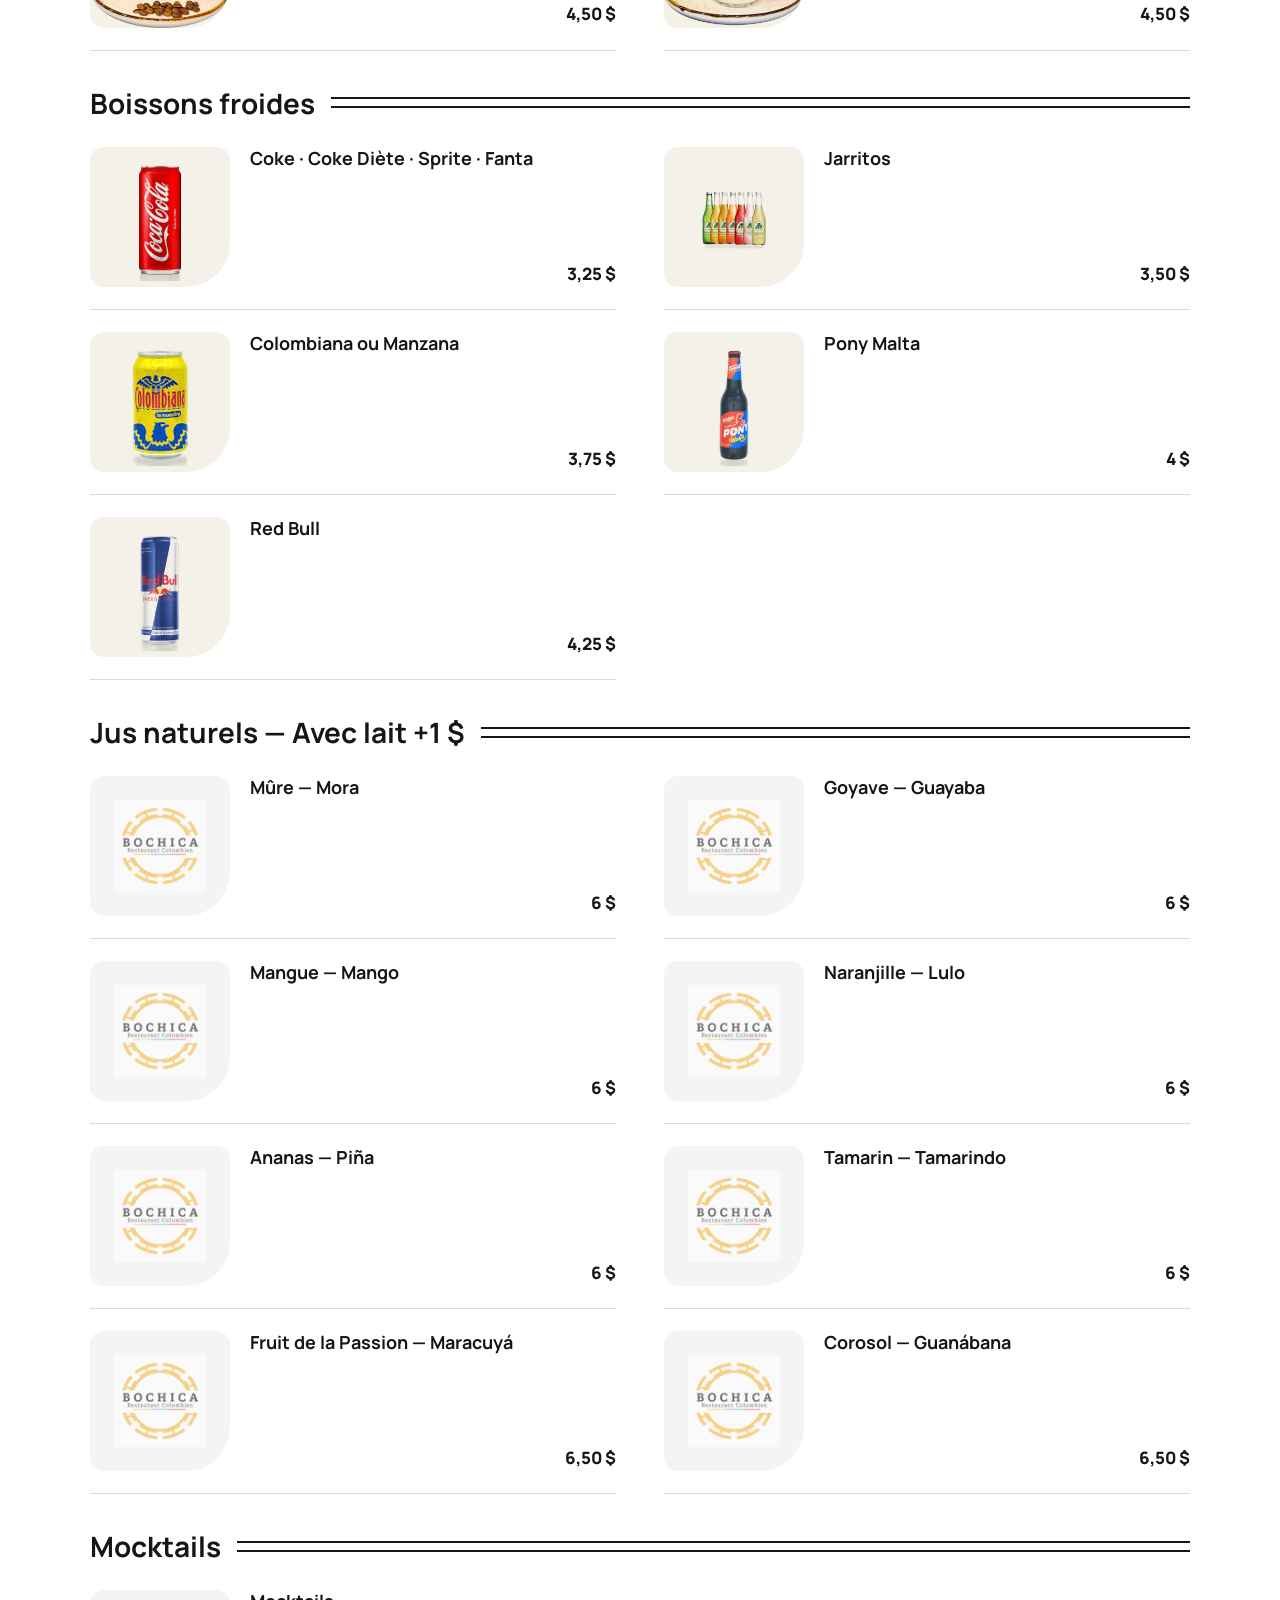
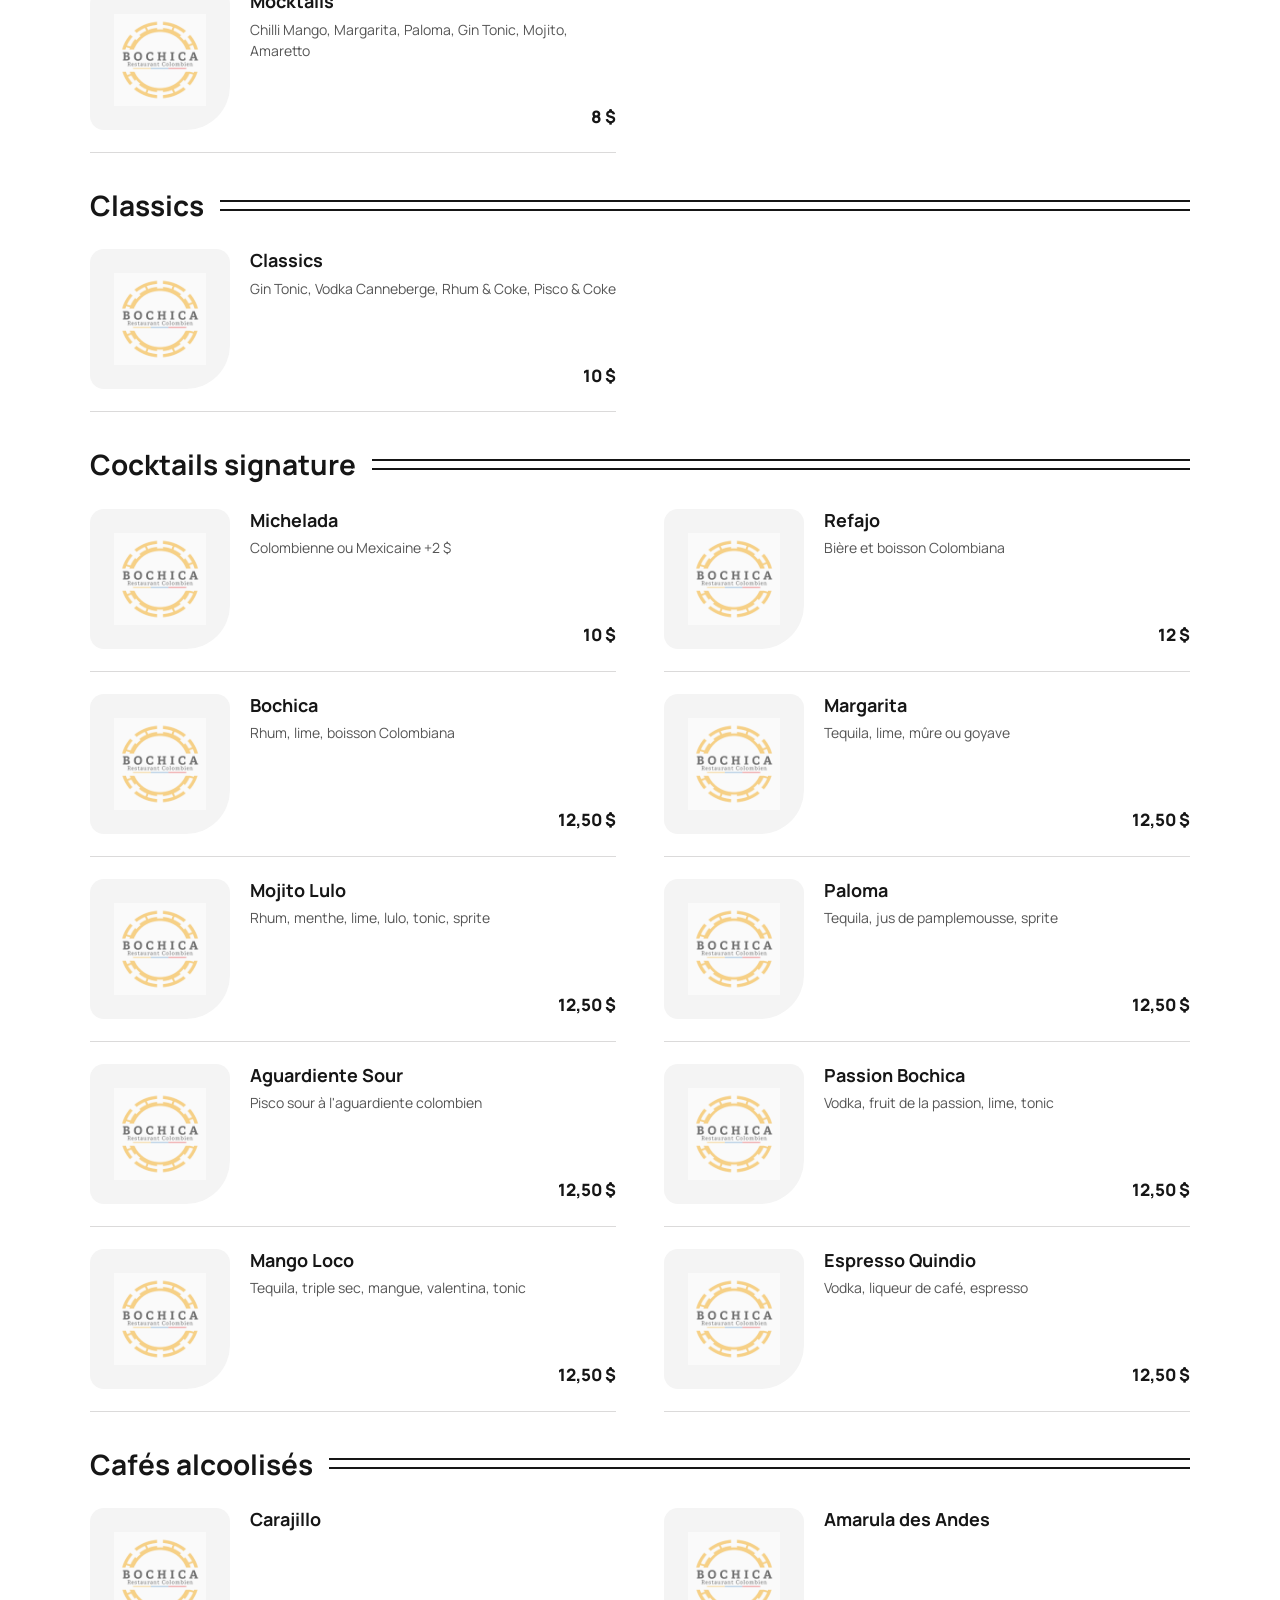
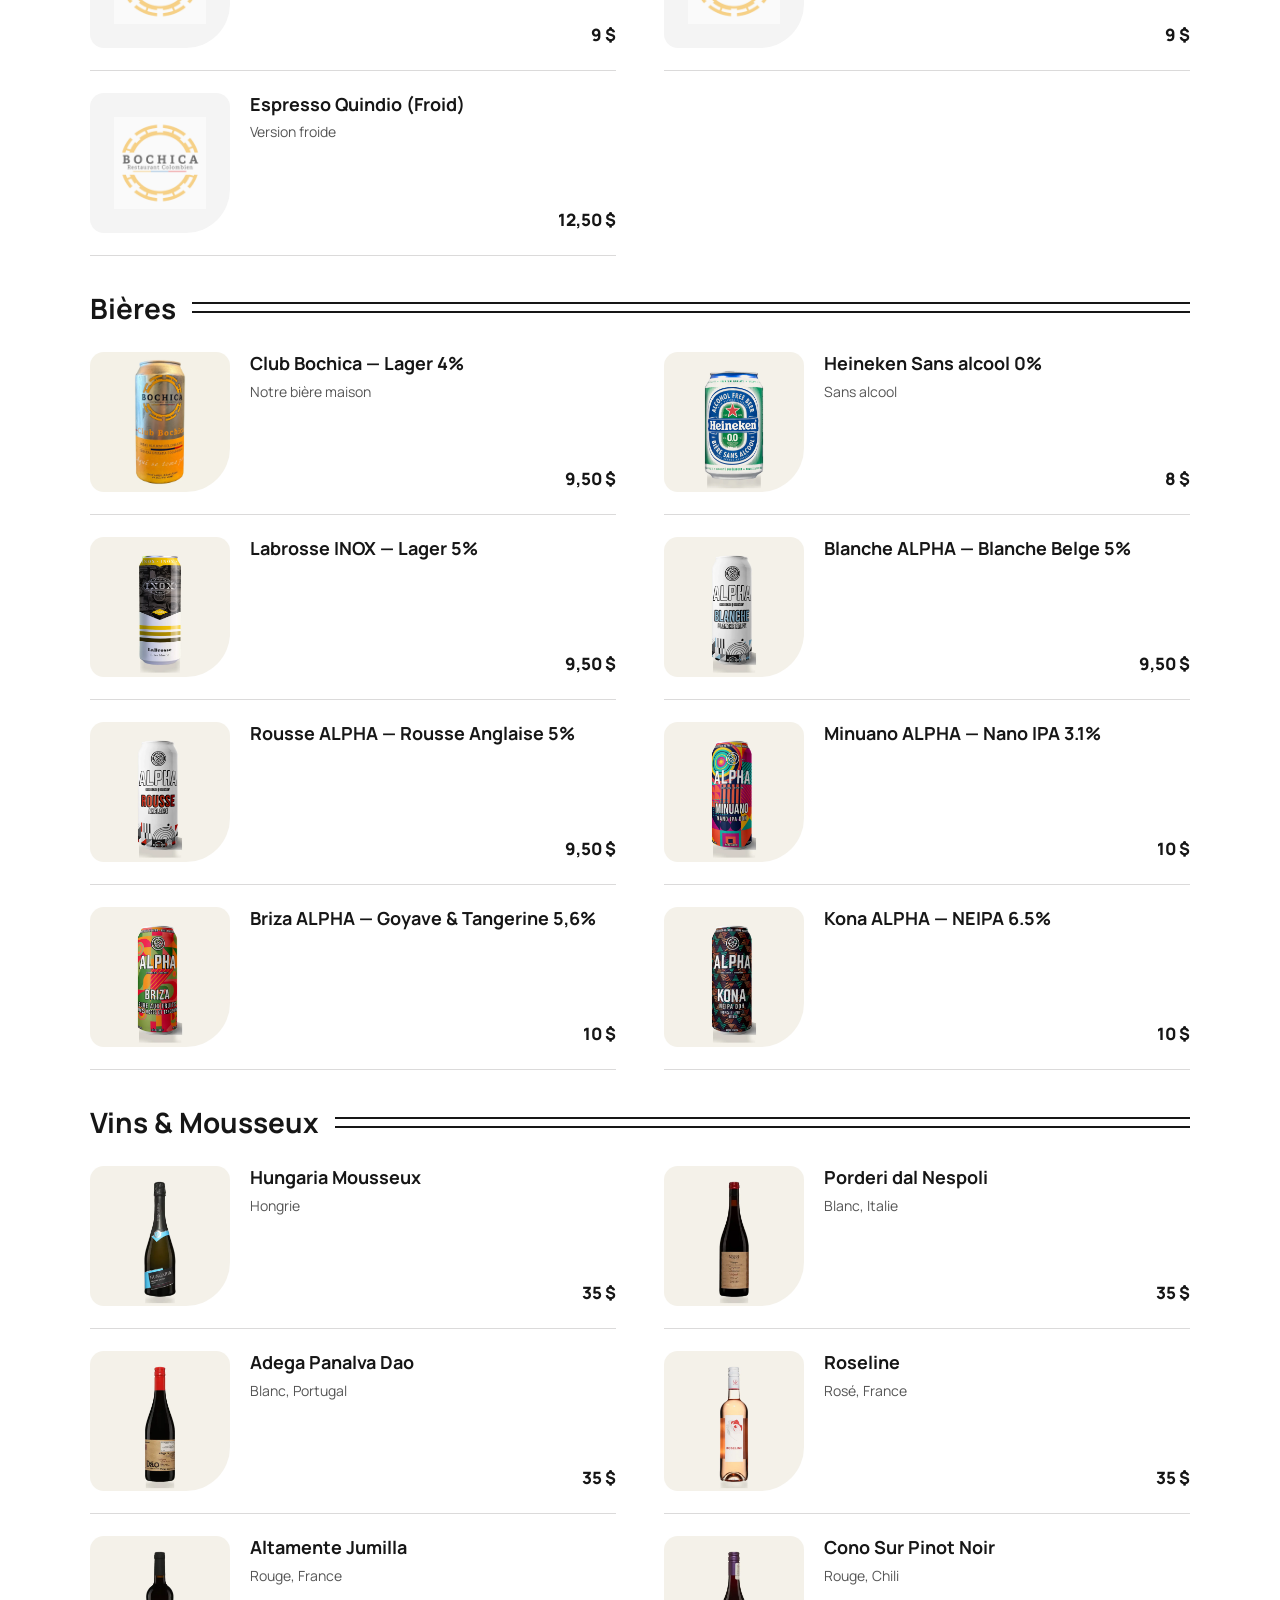
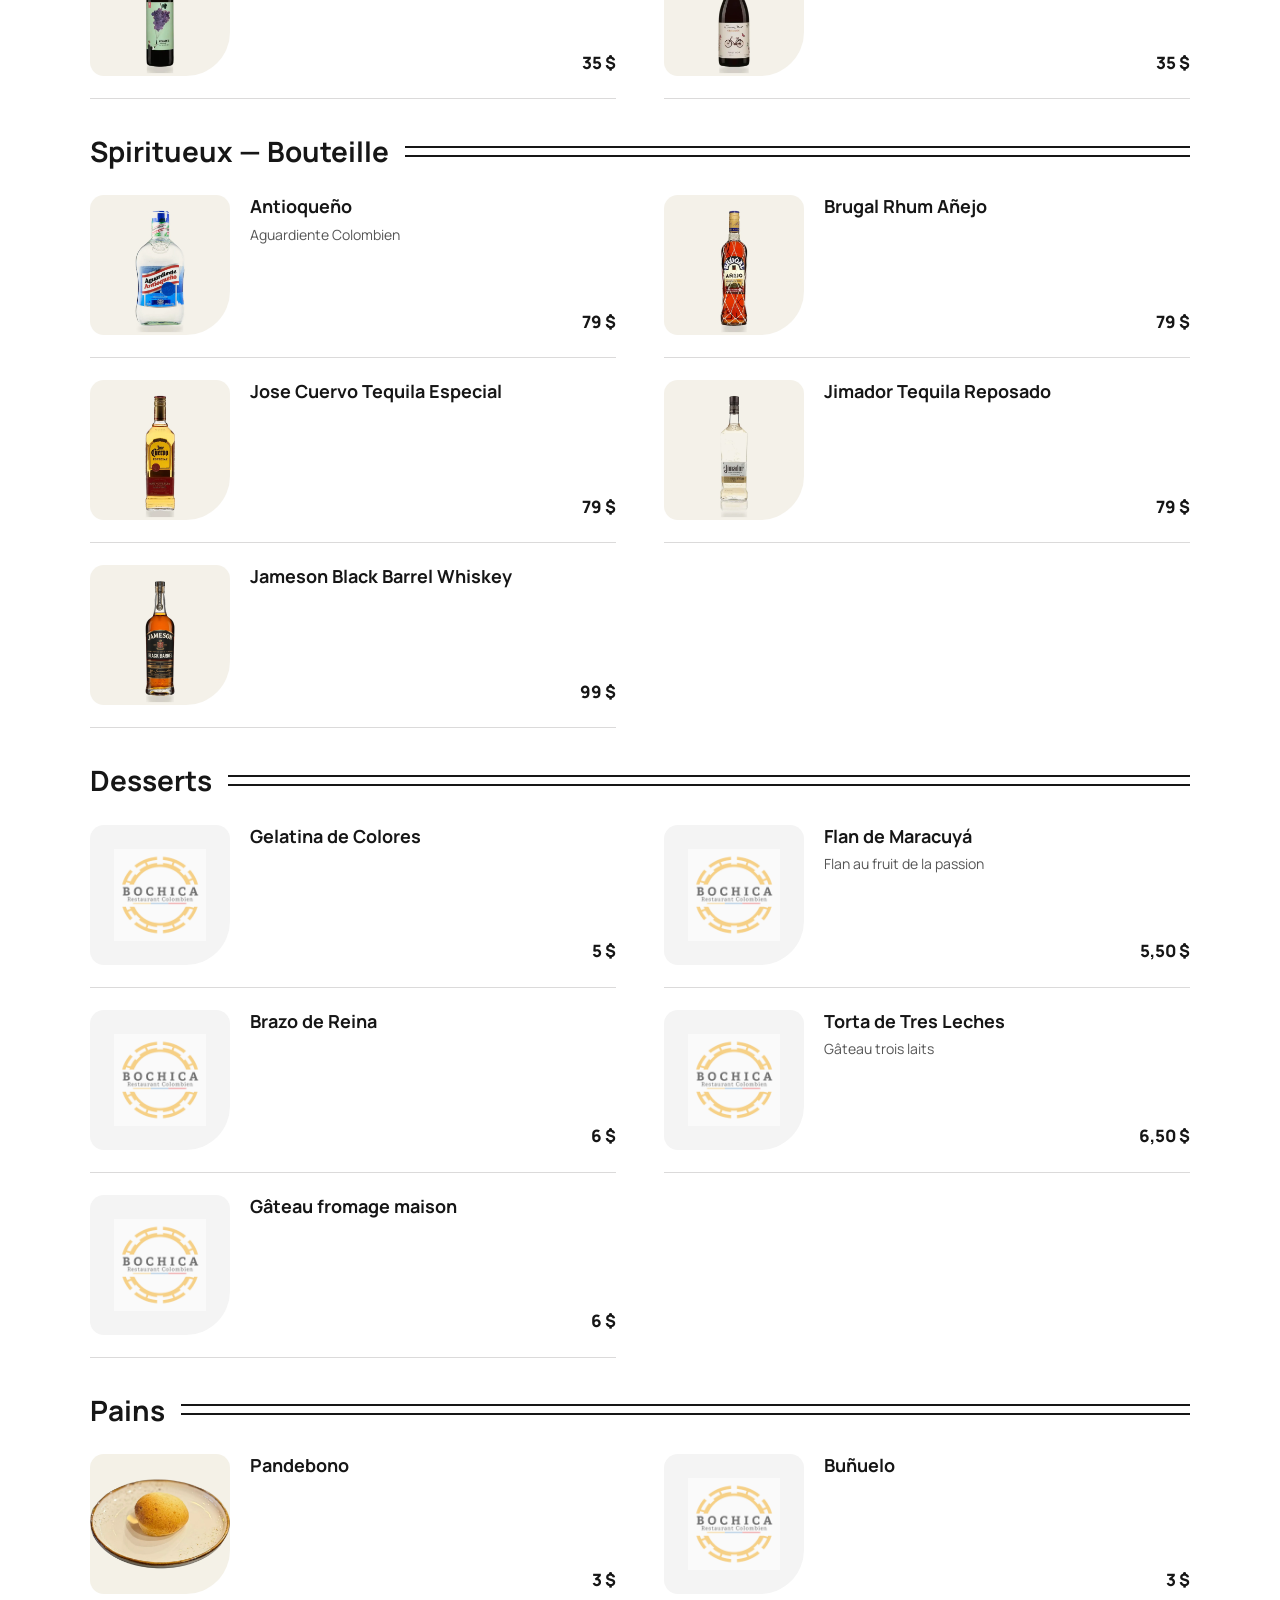
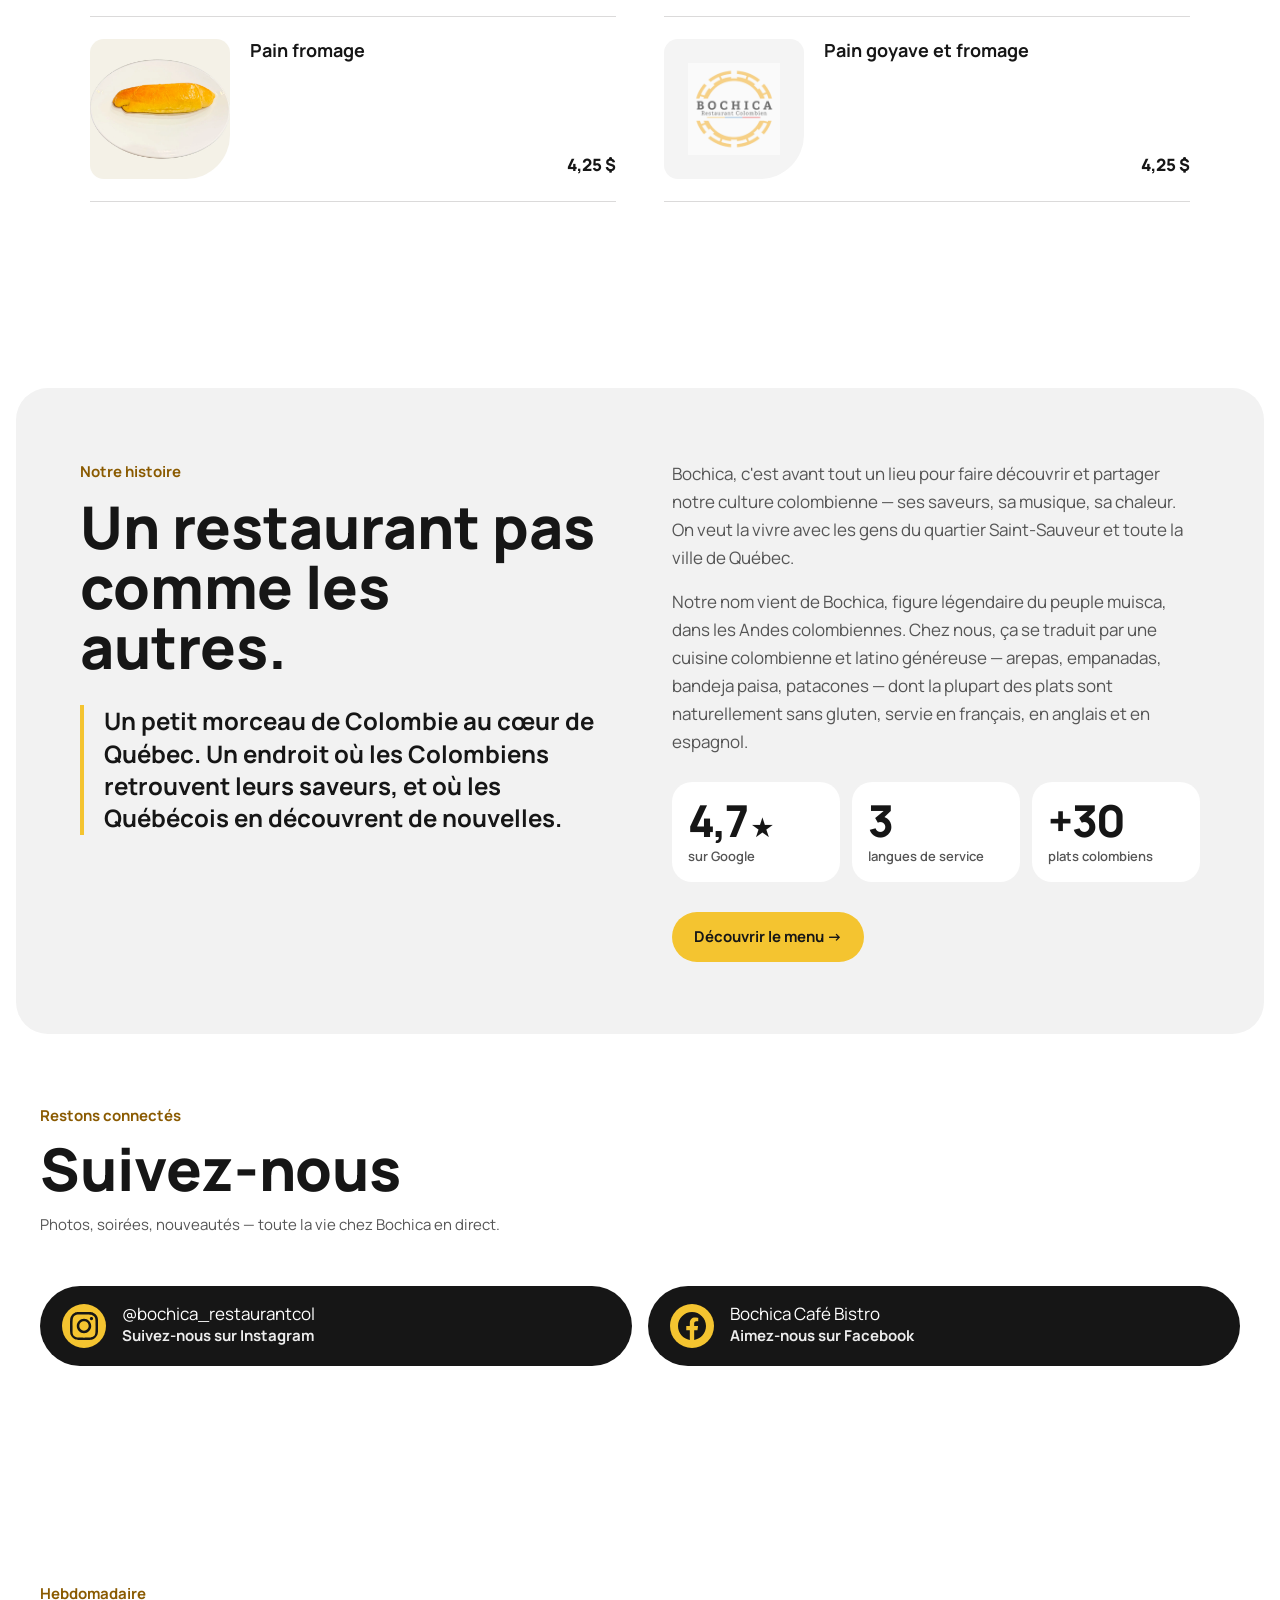
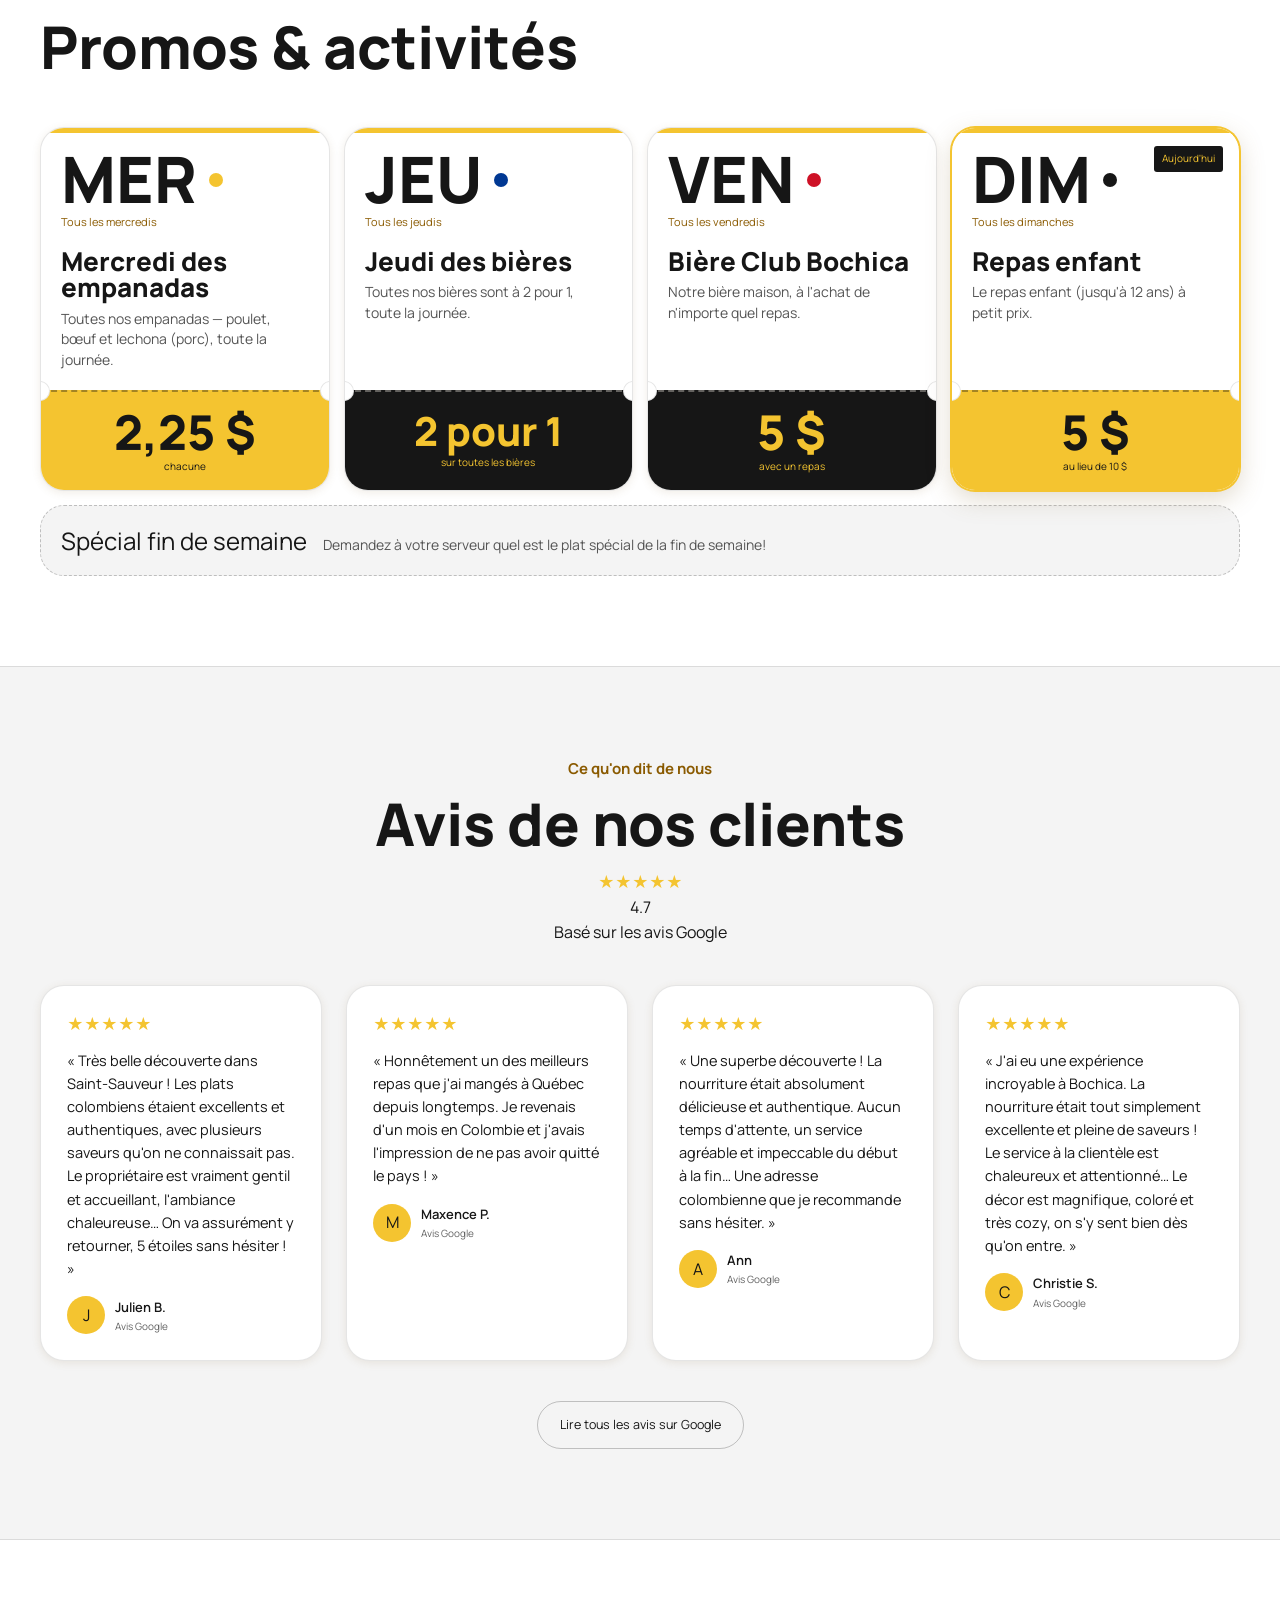
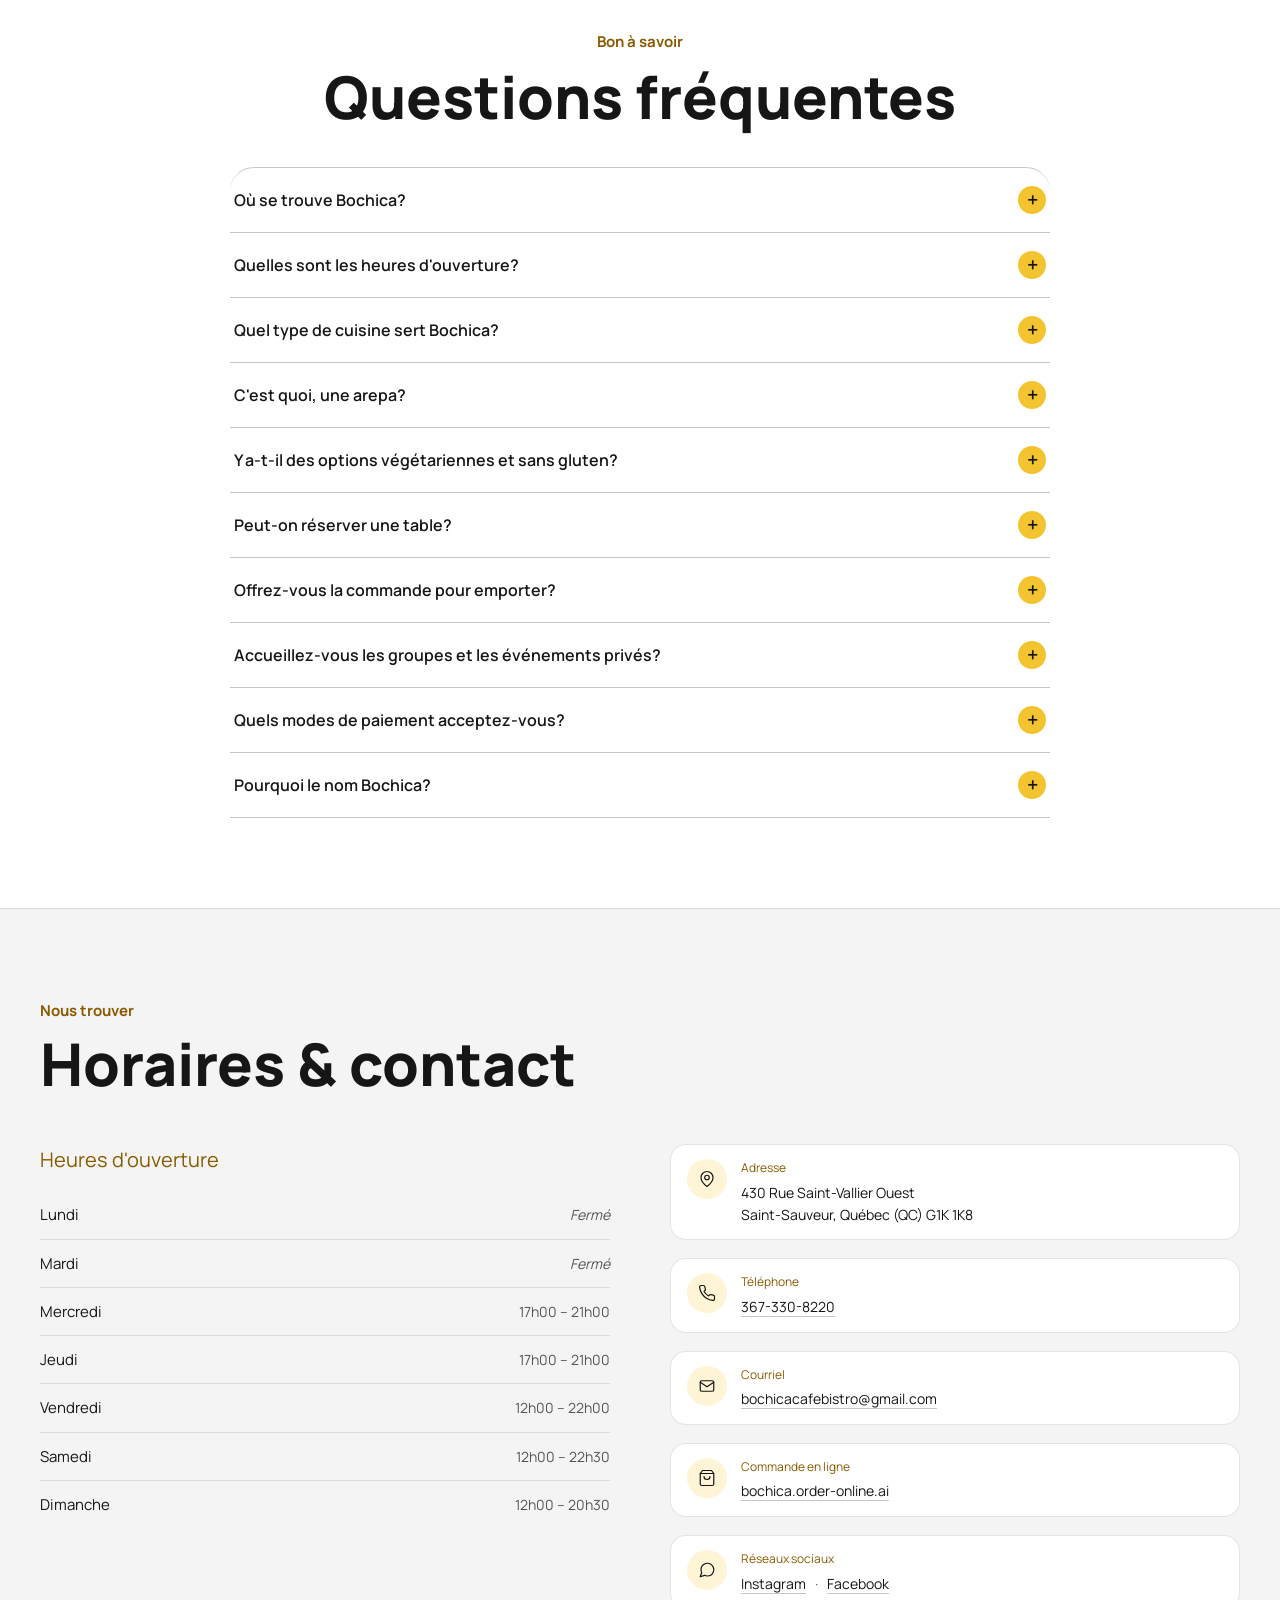
==== commit 3716ef25: "Statut ouvert/fermé affiché à un seul endroit par écran Co-Authored-By: Claude Opus 5.5 <noreply@ant" ====
--- a/index.html
+++ b/index.html
@@ -418,7 +418,7 @@
   <link rel="alternate" hreflang="x-default" href="https://bochicacafebistro.ca/"/>
 
   <link rel="stylesheet" href="/css/style.css?v=20261025a"/>
-  <link rel="stylesheet" href="/css/bento.css?v=20261027d"/>
+  <link rel="stylesheet" href="/css/bento.css?v=20261027e"/>
 
   <!-- Langue : chaque langue a sa propre adresse (/, /en/, /es/).
        Sur la page FR seulement : 1) un visiteur qui avait choisi EN/ES est renvoyé vers sa version ;
--- a/css/bento.css
+++ b/css/bento.css
@@ -490,3 +490,7 @@
   .menu-cat-icon { width: 34px; height: 34px; }
   .menu-cat-icon svg { width: 18px; height: 18px; }
 }
+
+/* 27 oct. (e) : statut ouvert/fermé à UN seul endroit par écran —
+   ordinateur : dans l'accueil (#status-pill) ; mobile (accueil masqué) : à côté de « Notre menu » (#menu-status) */
+@media (min-width: 761px) { .menu-hero-header .menu-status { display: none !important; } }
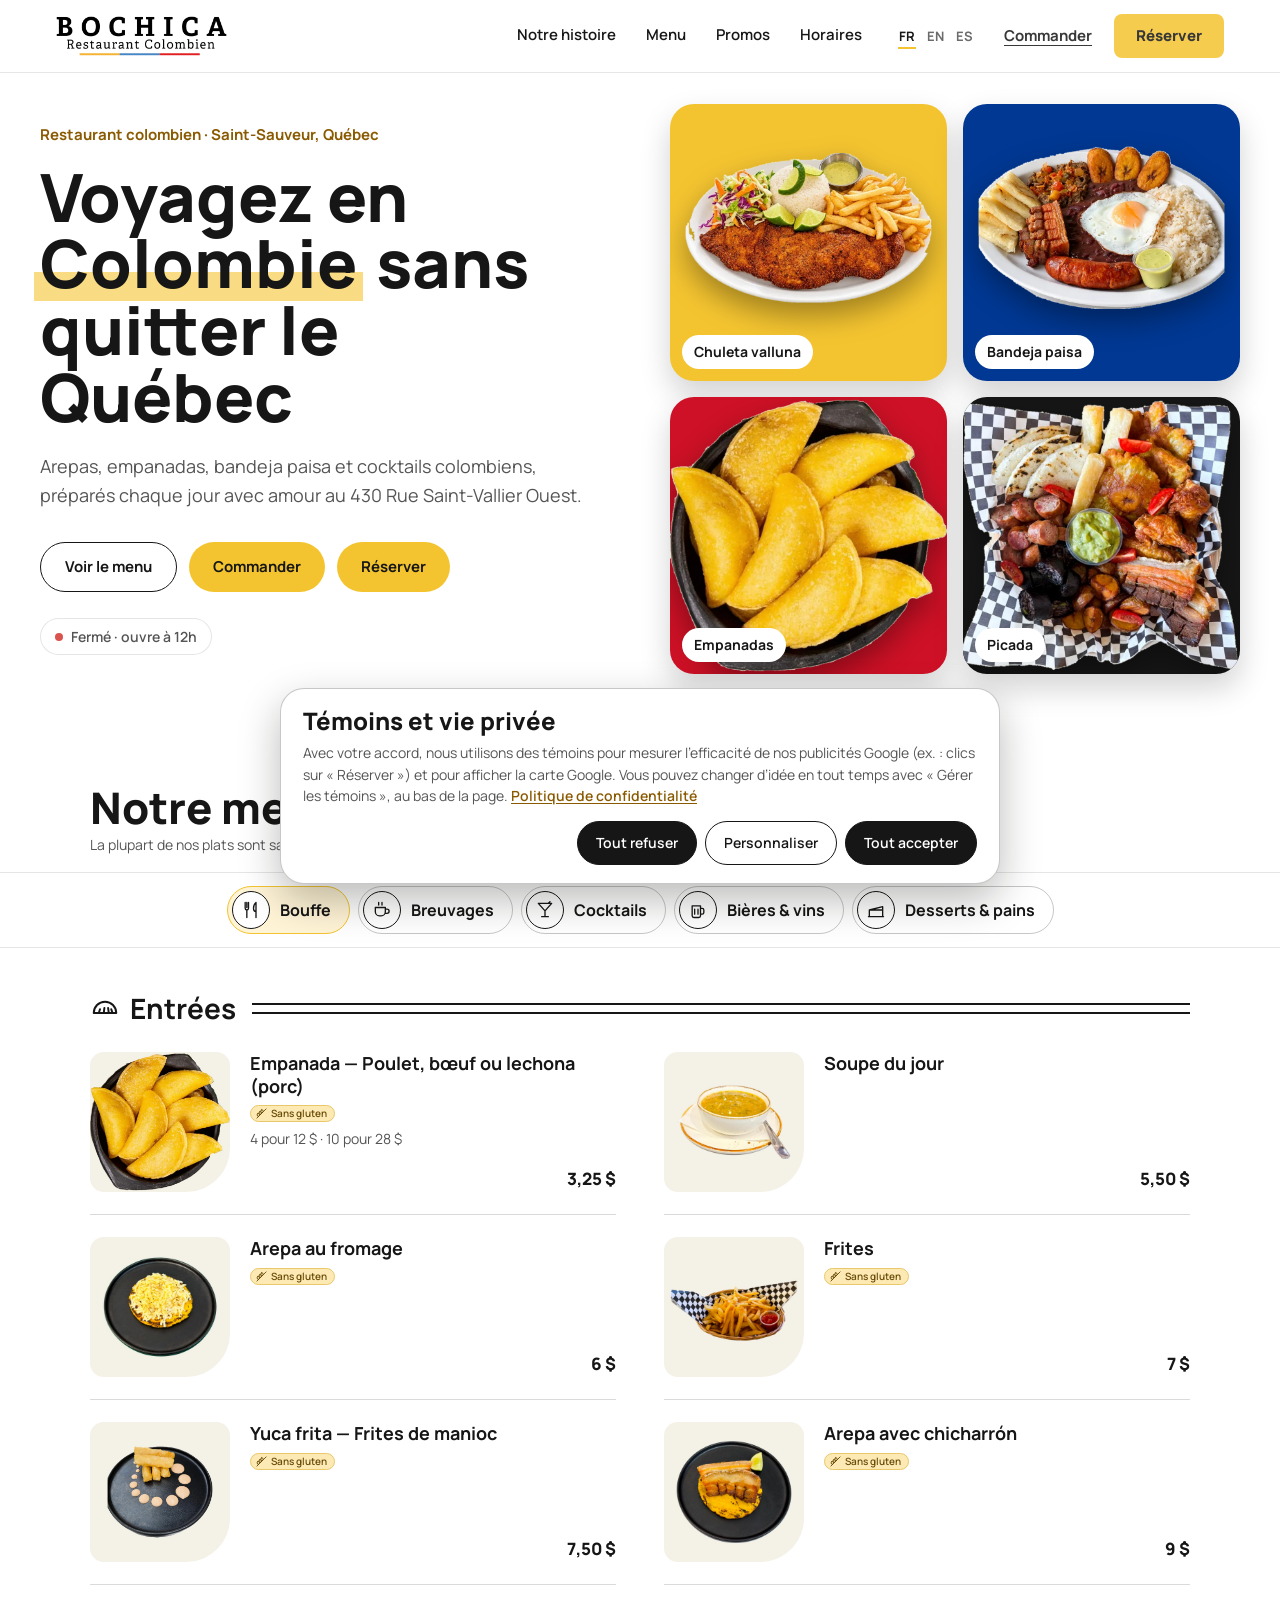
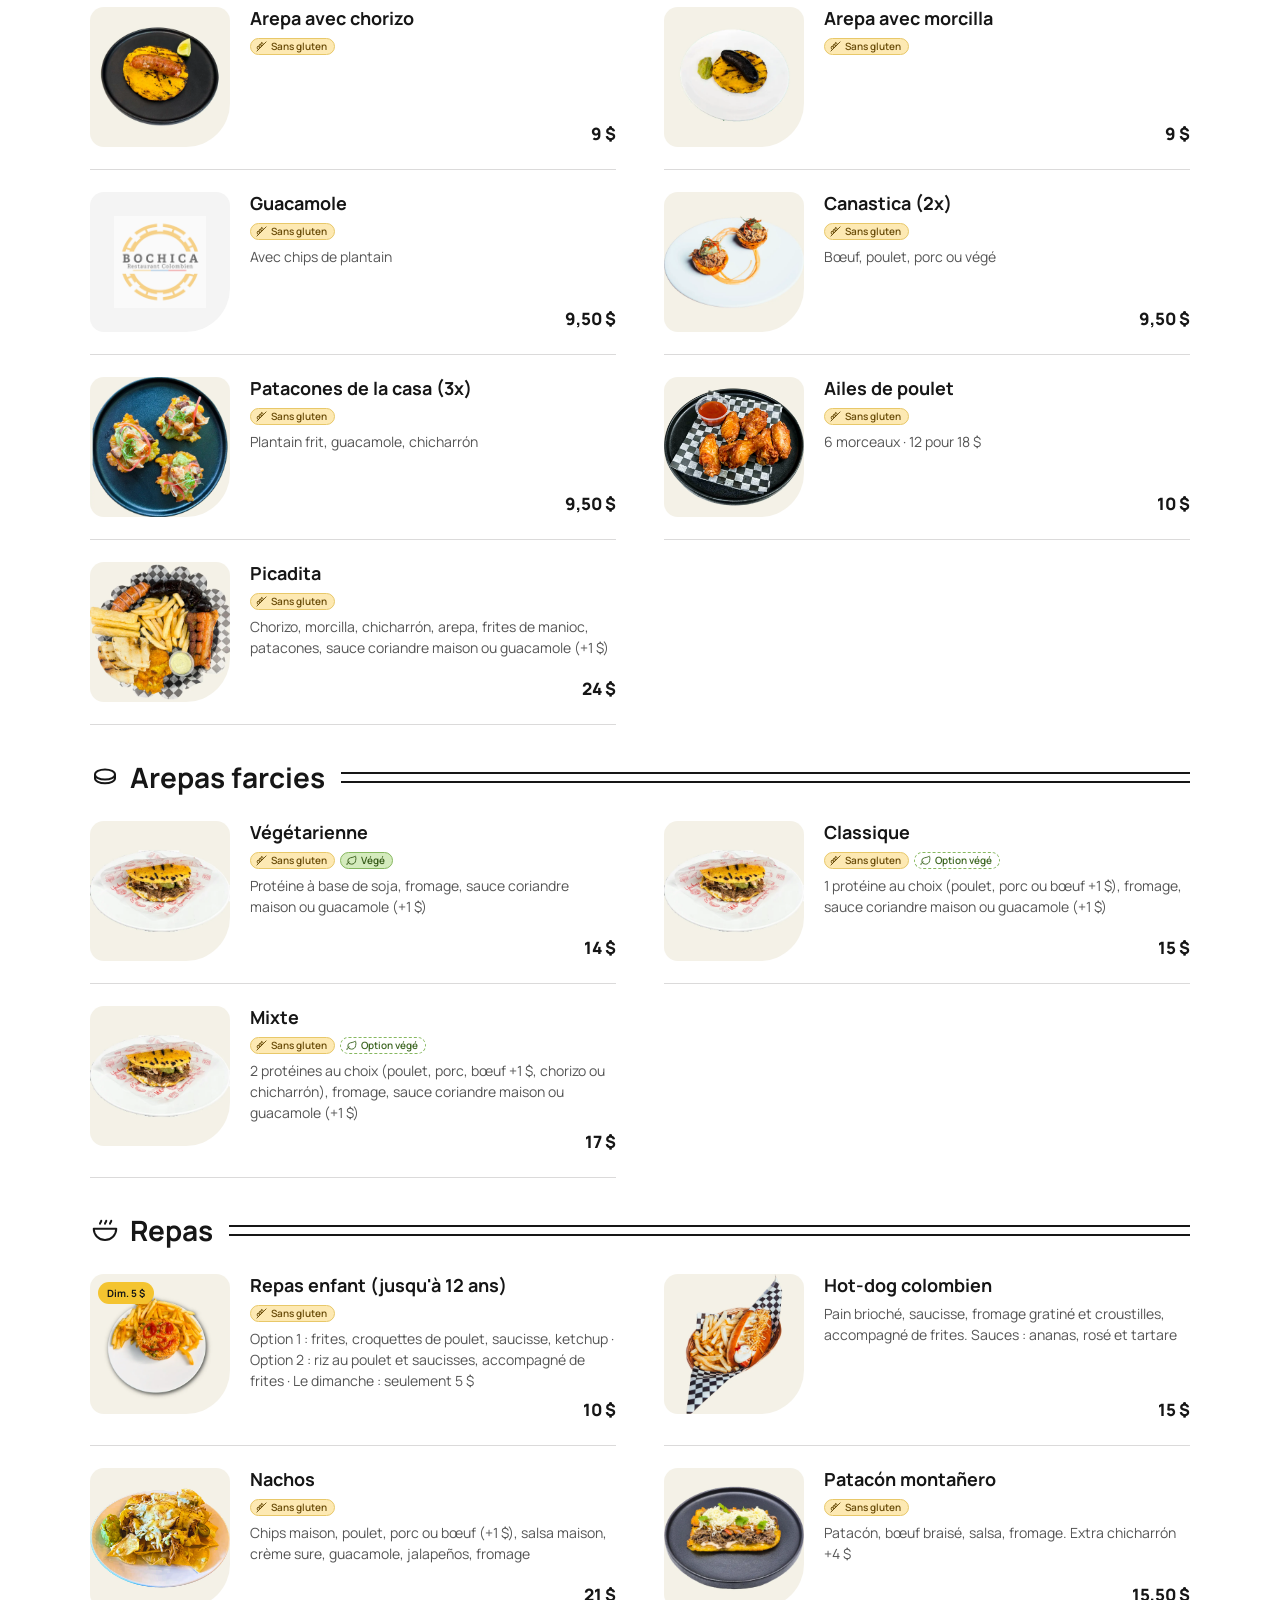
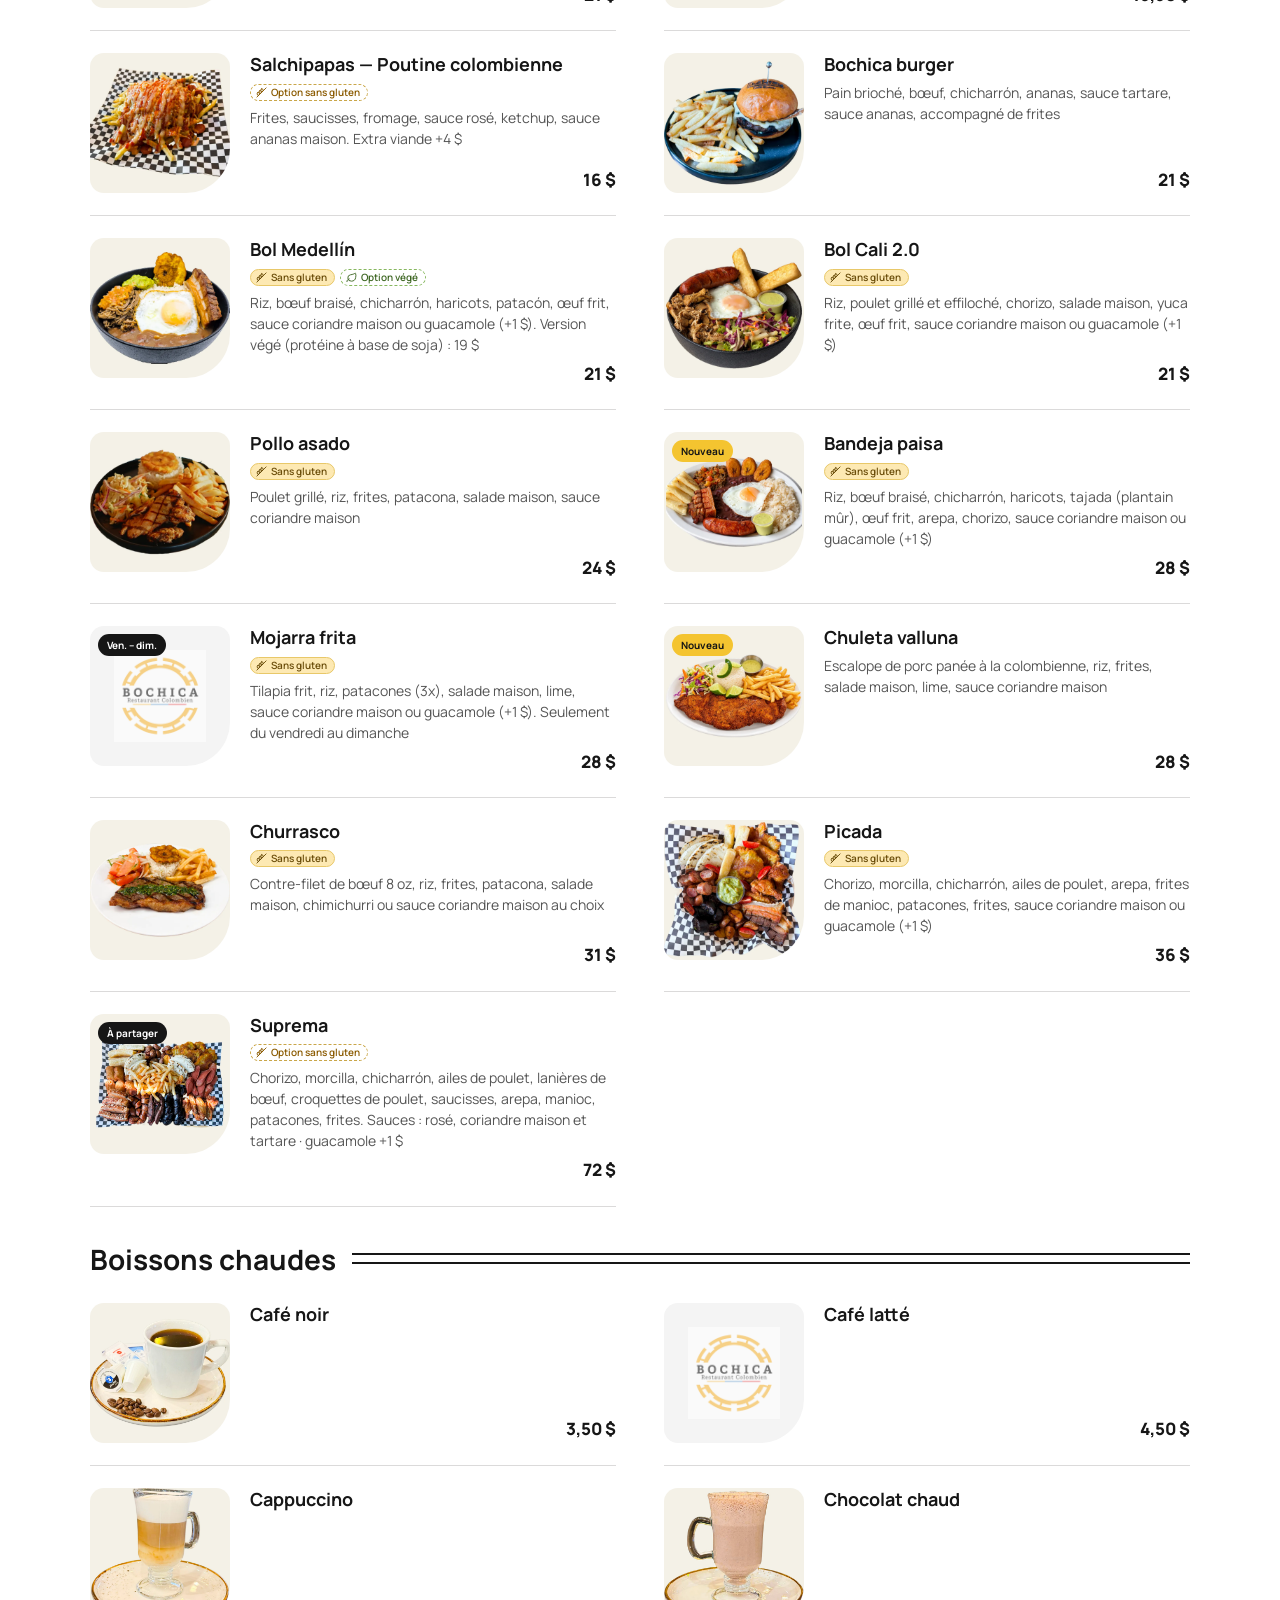
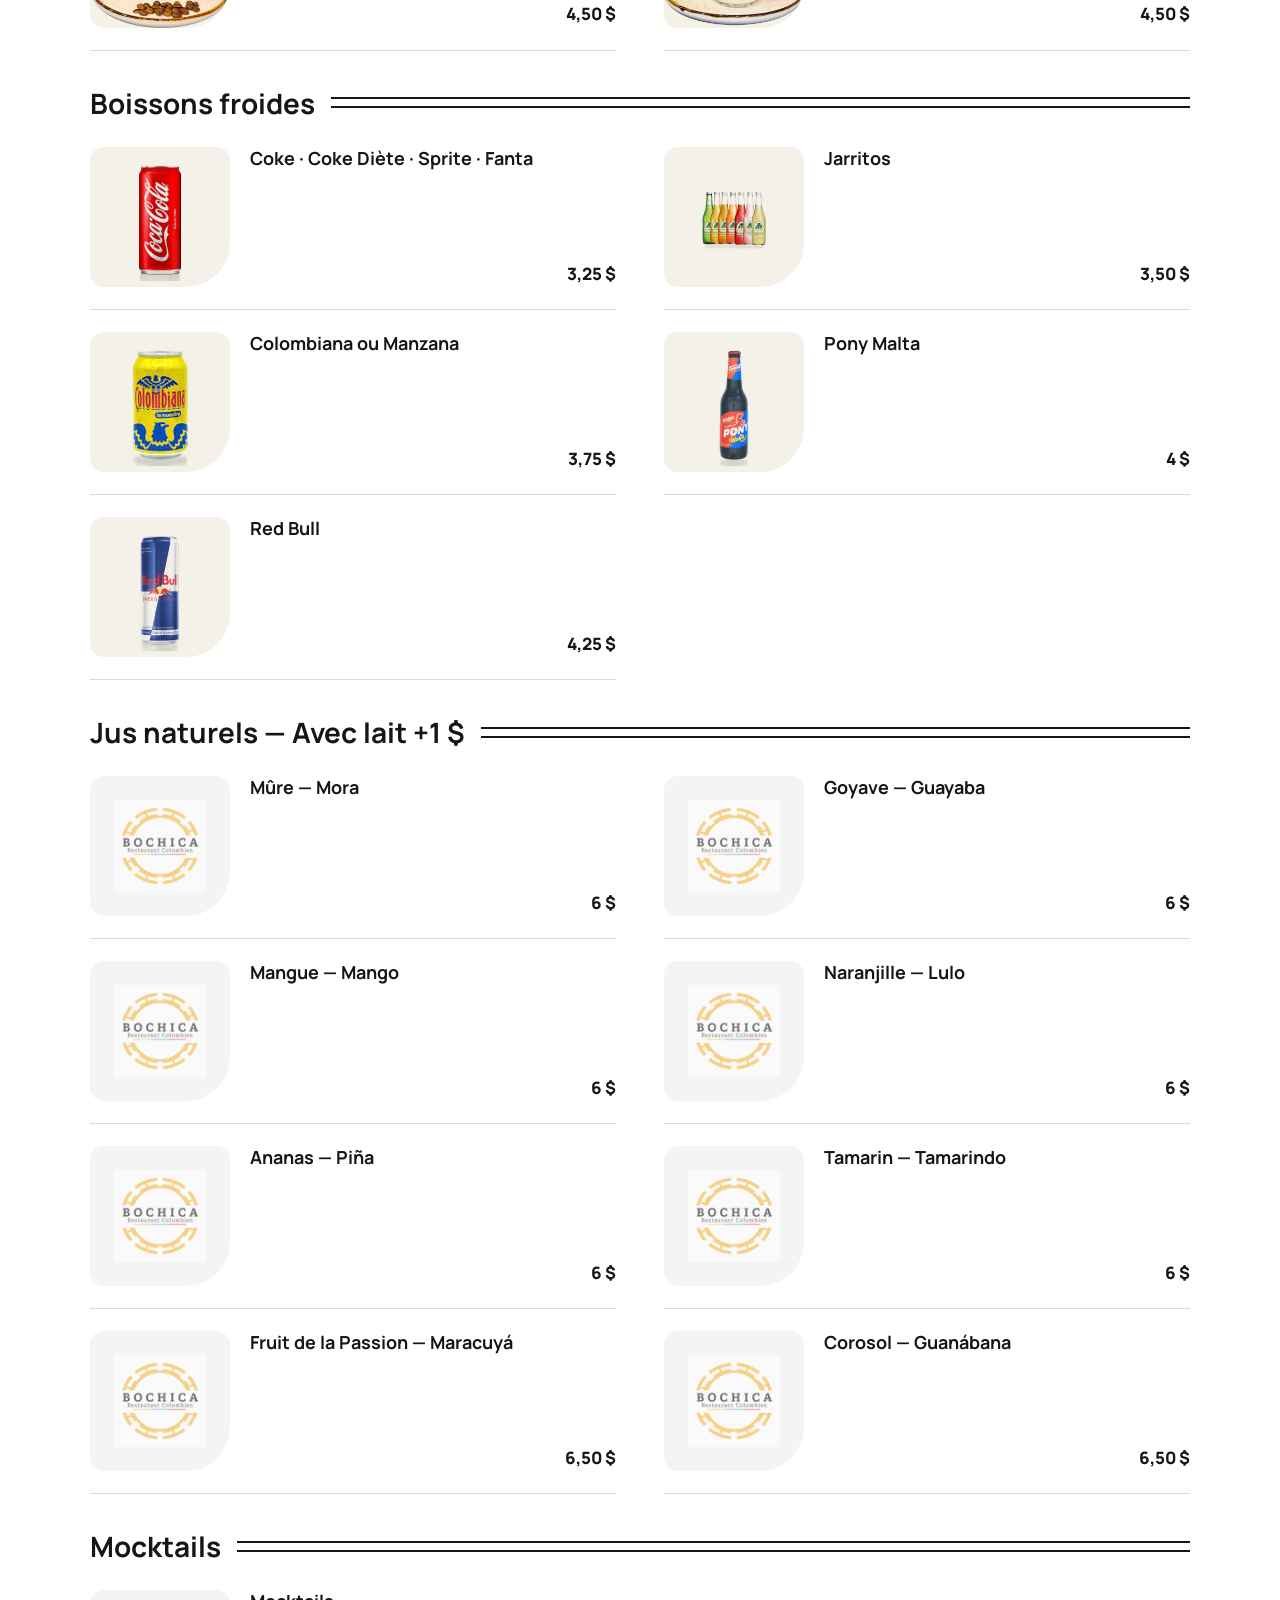
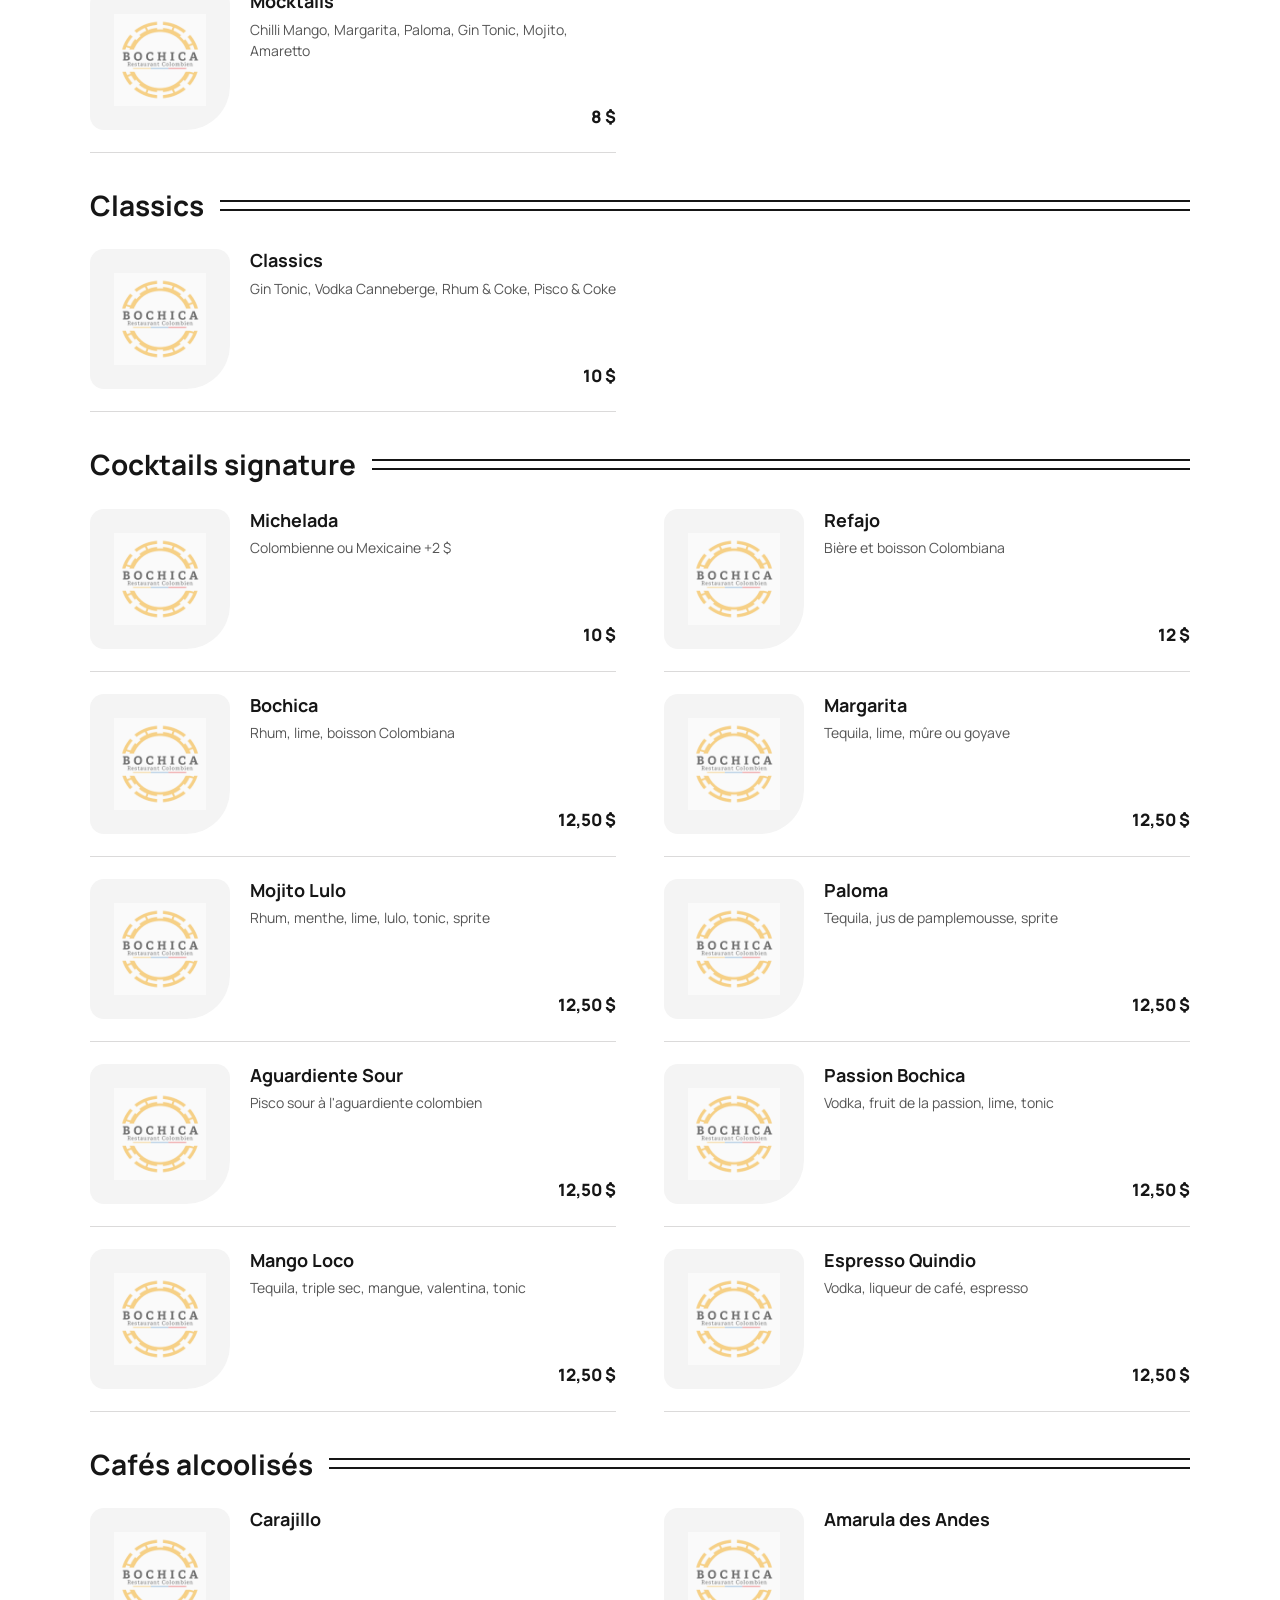
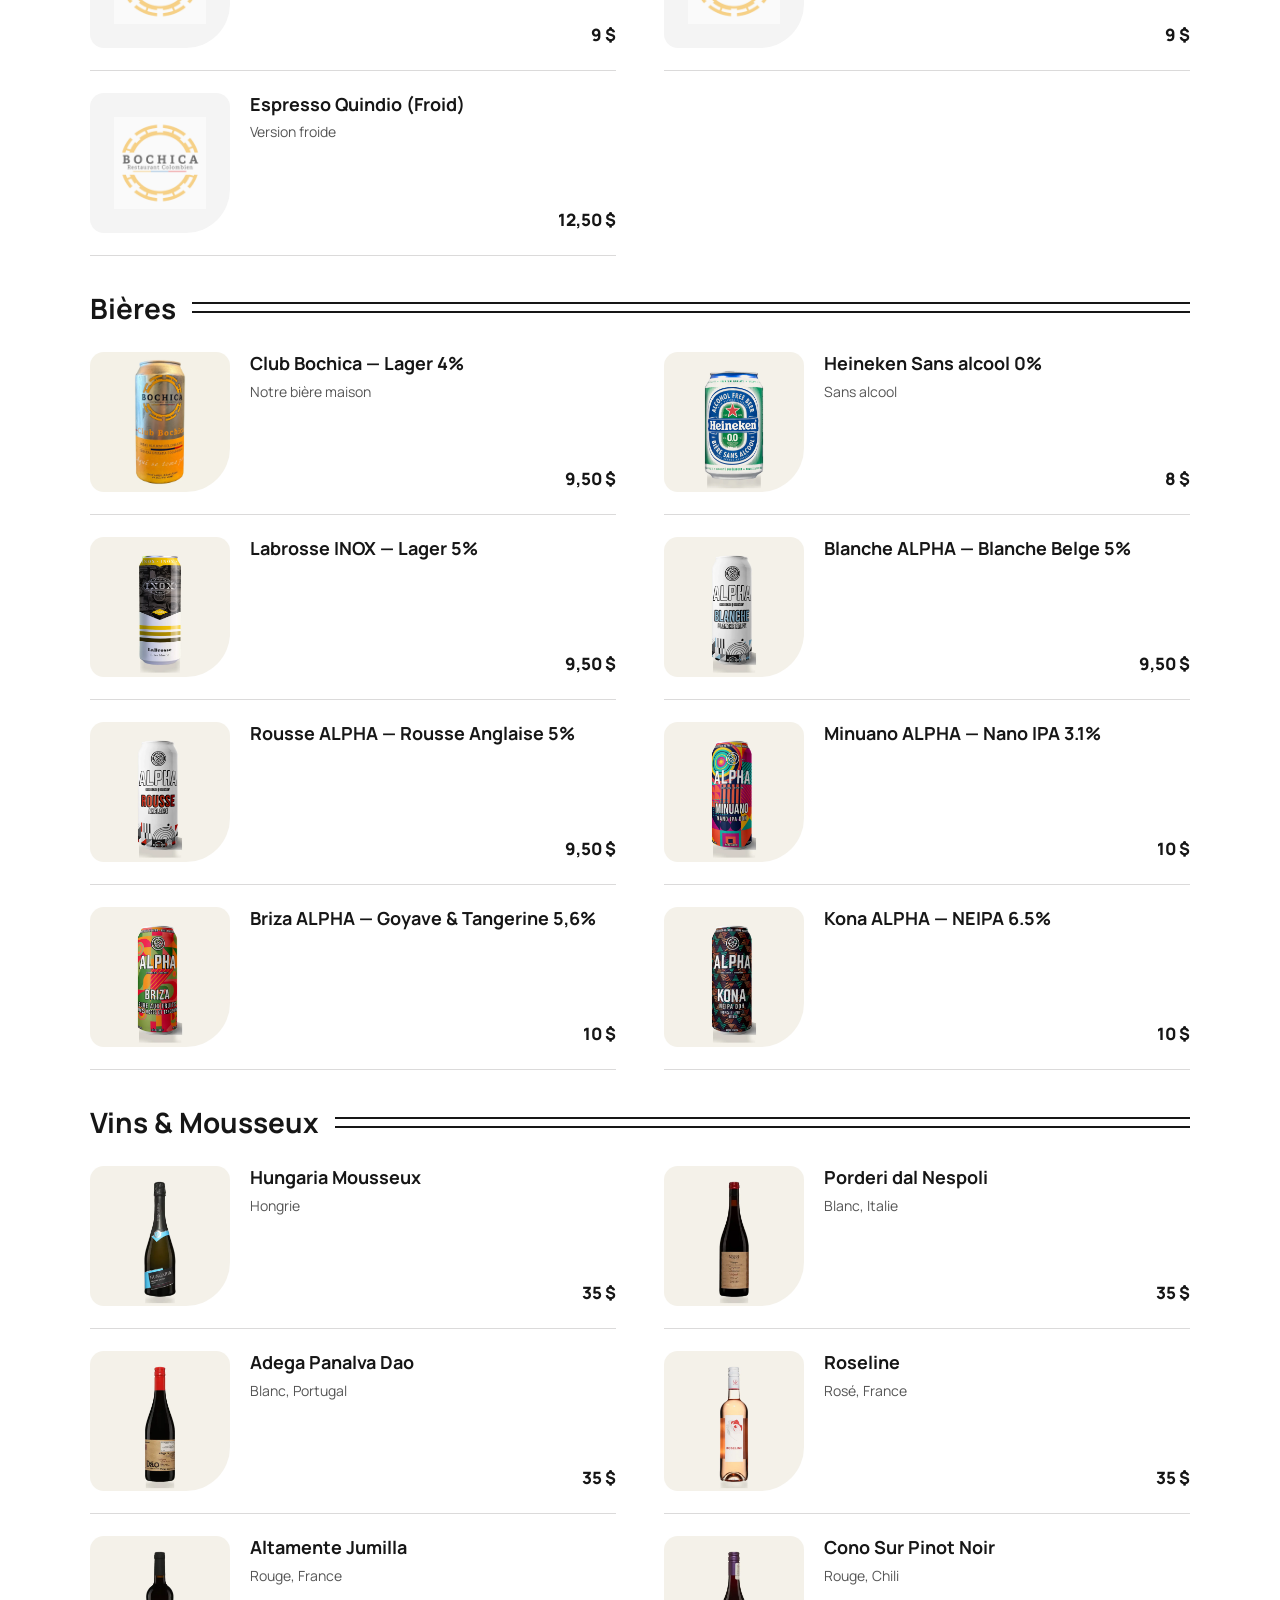
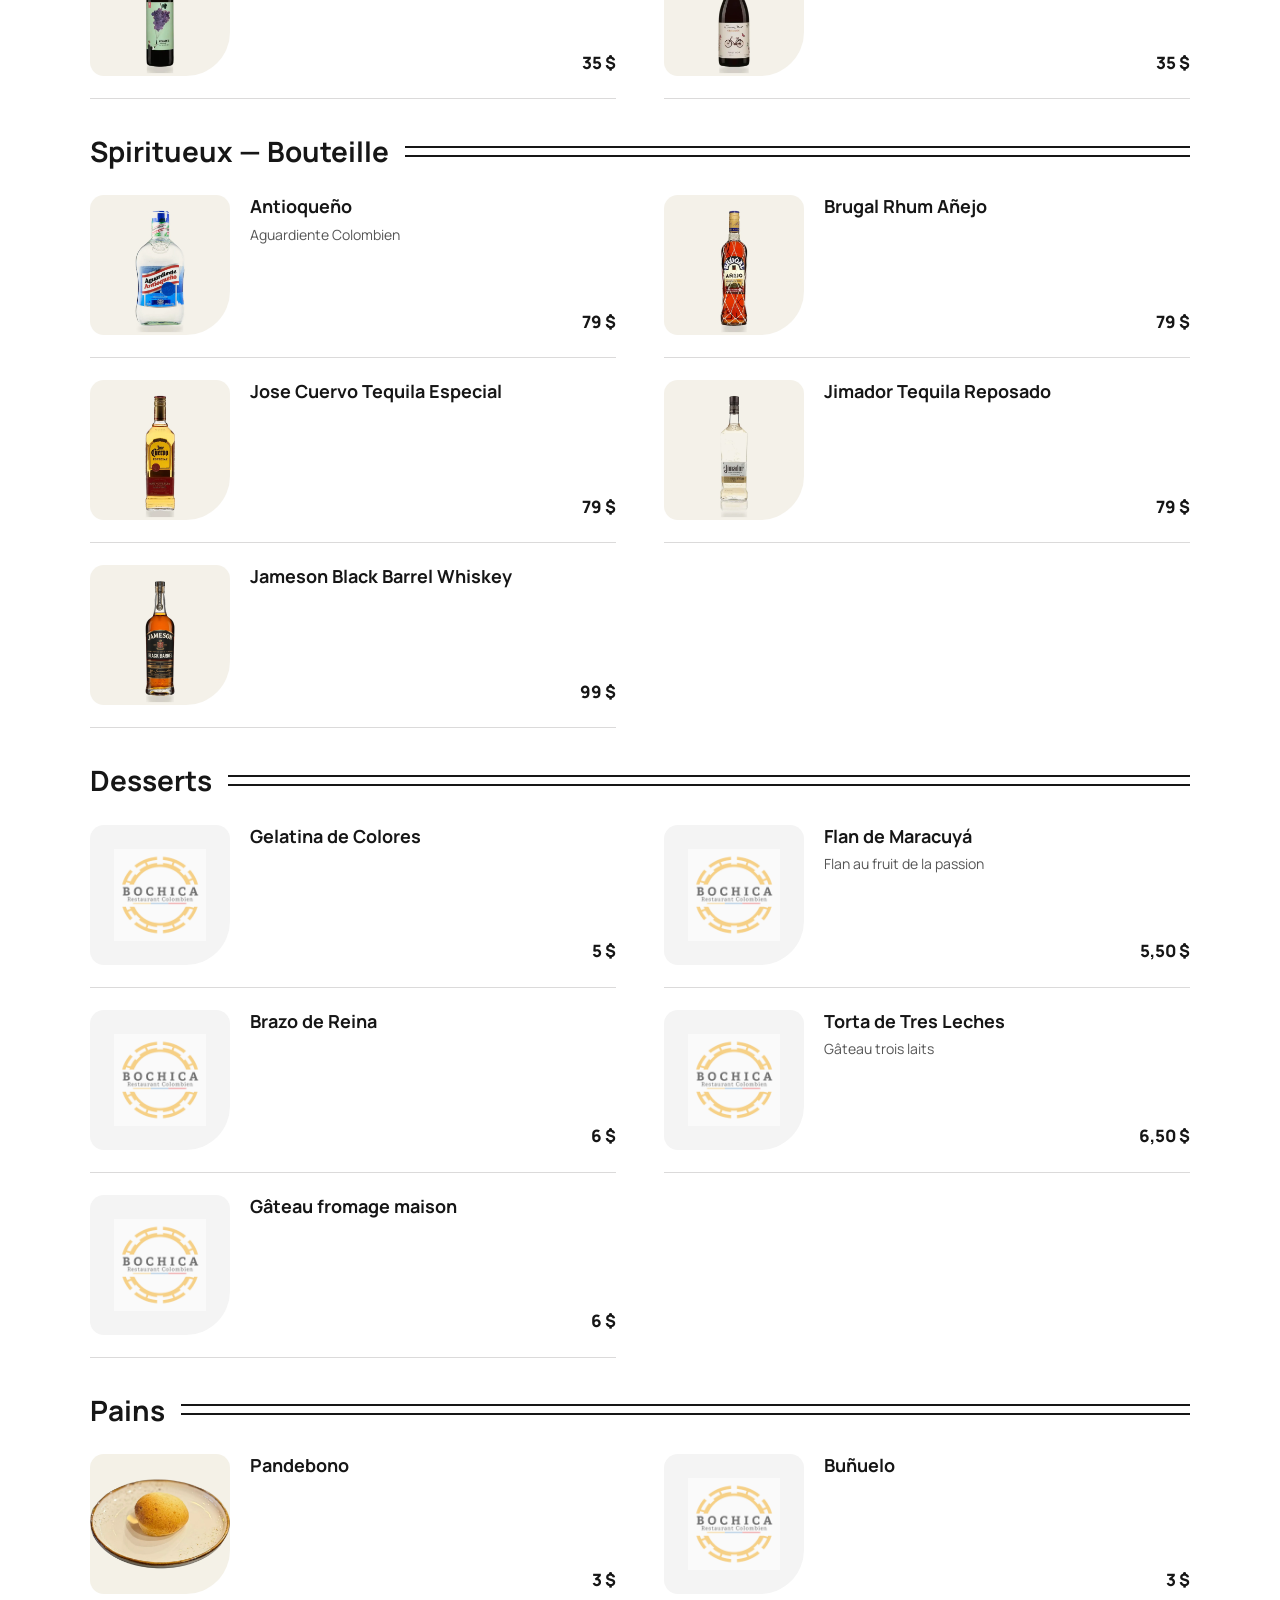
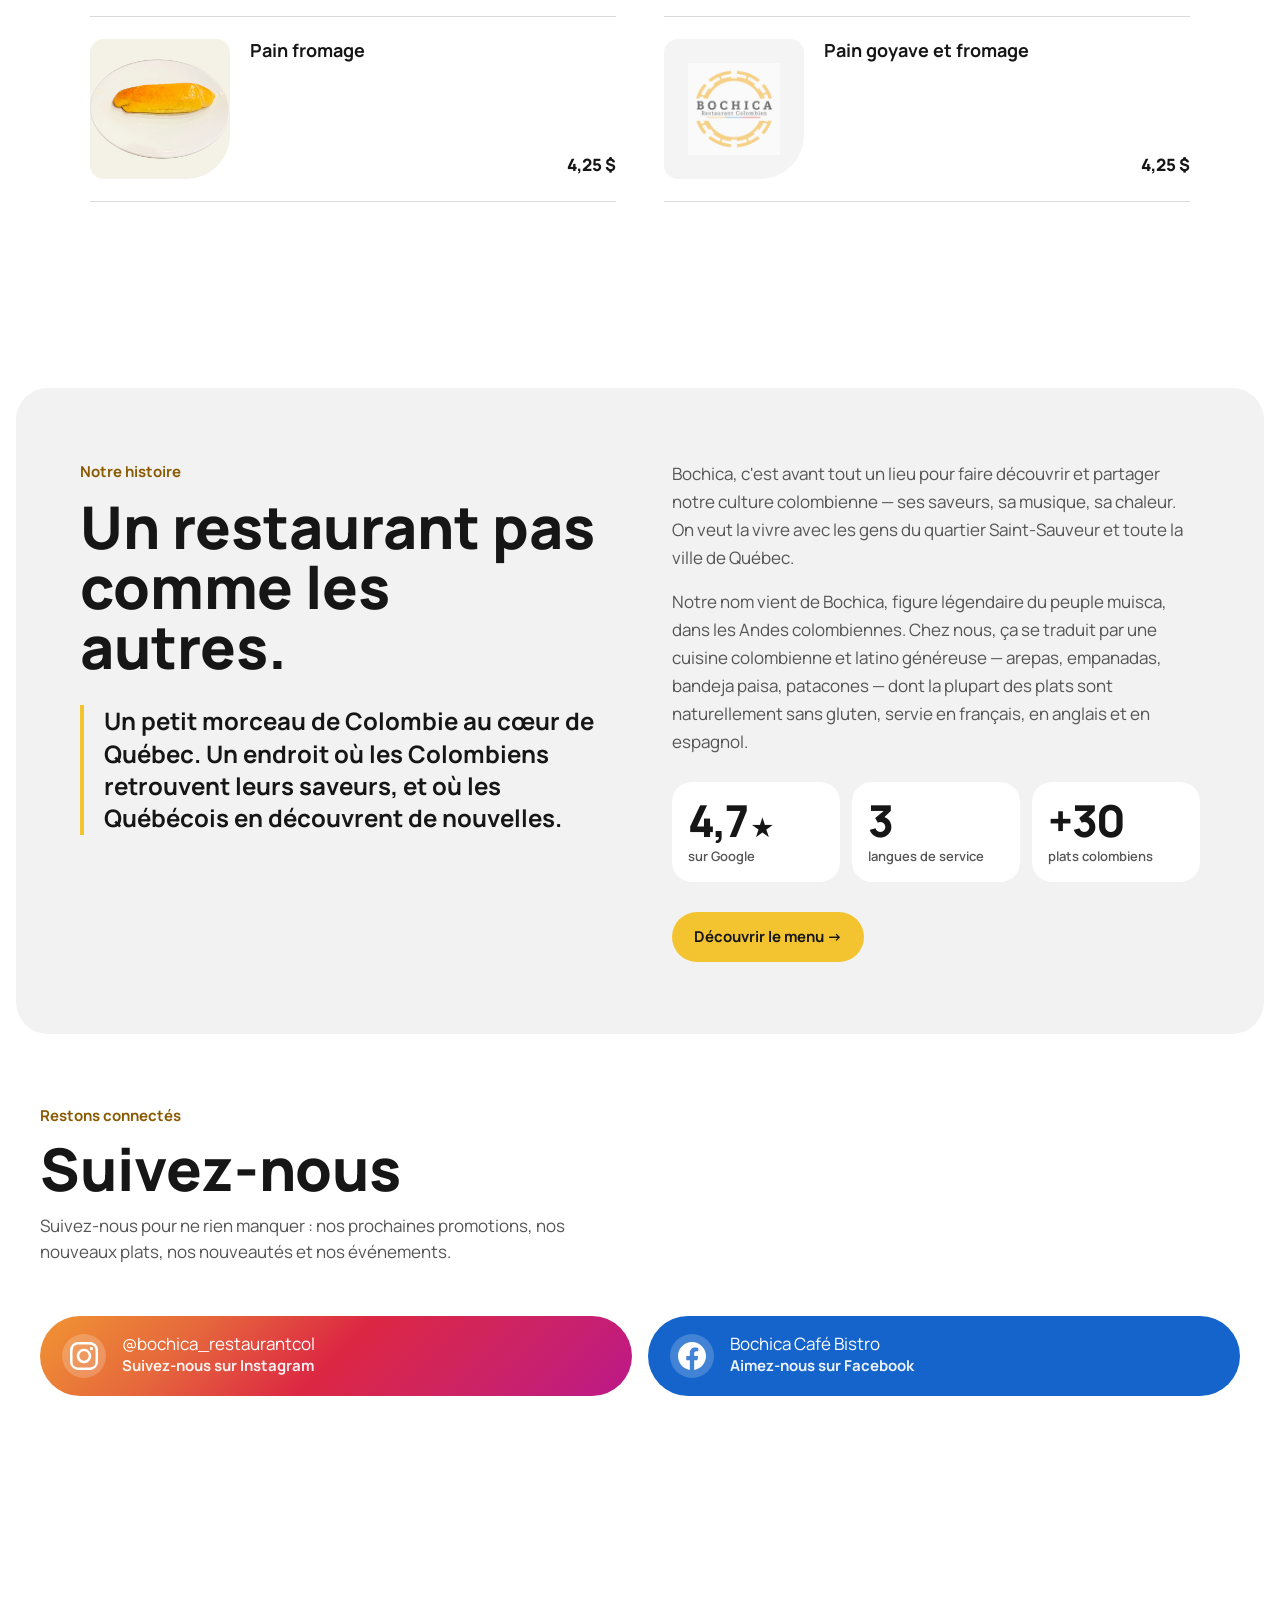
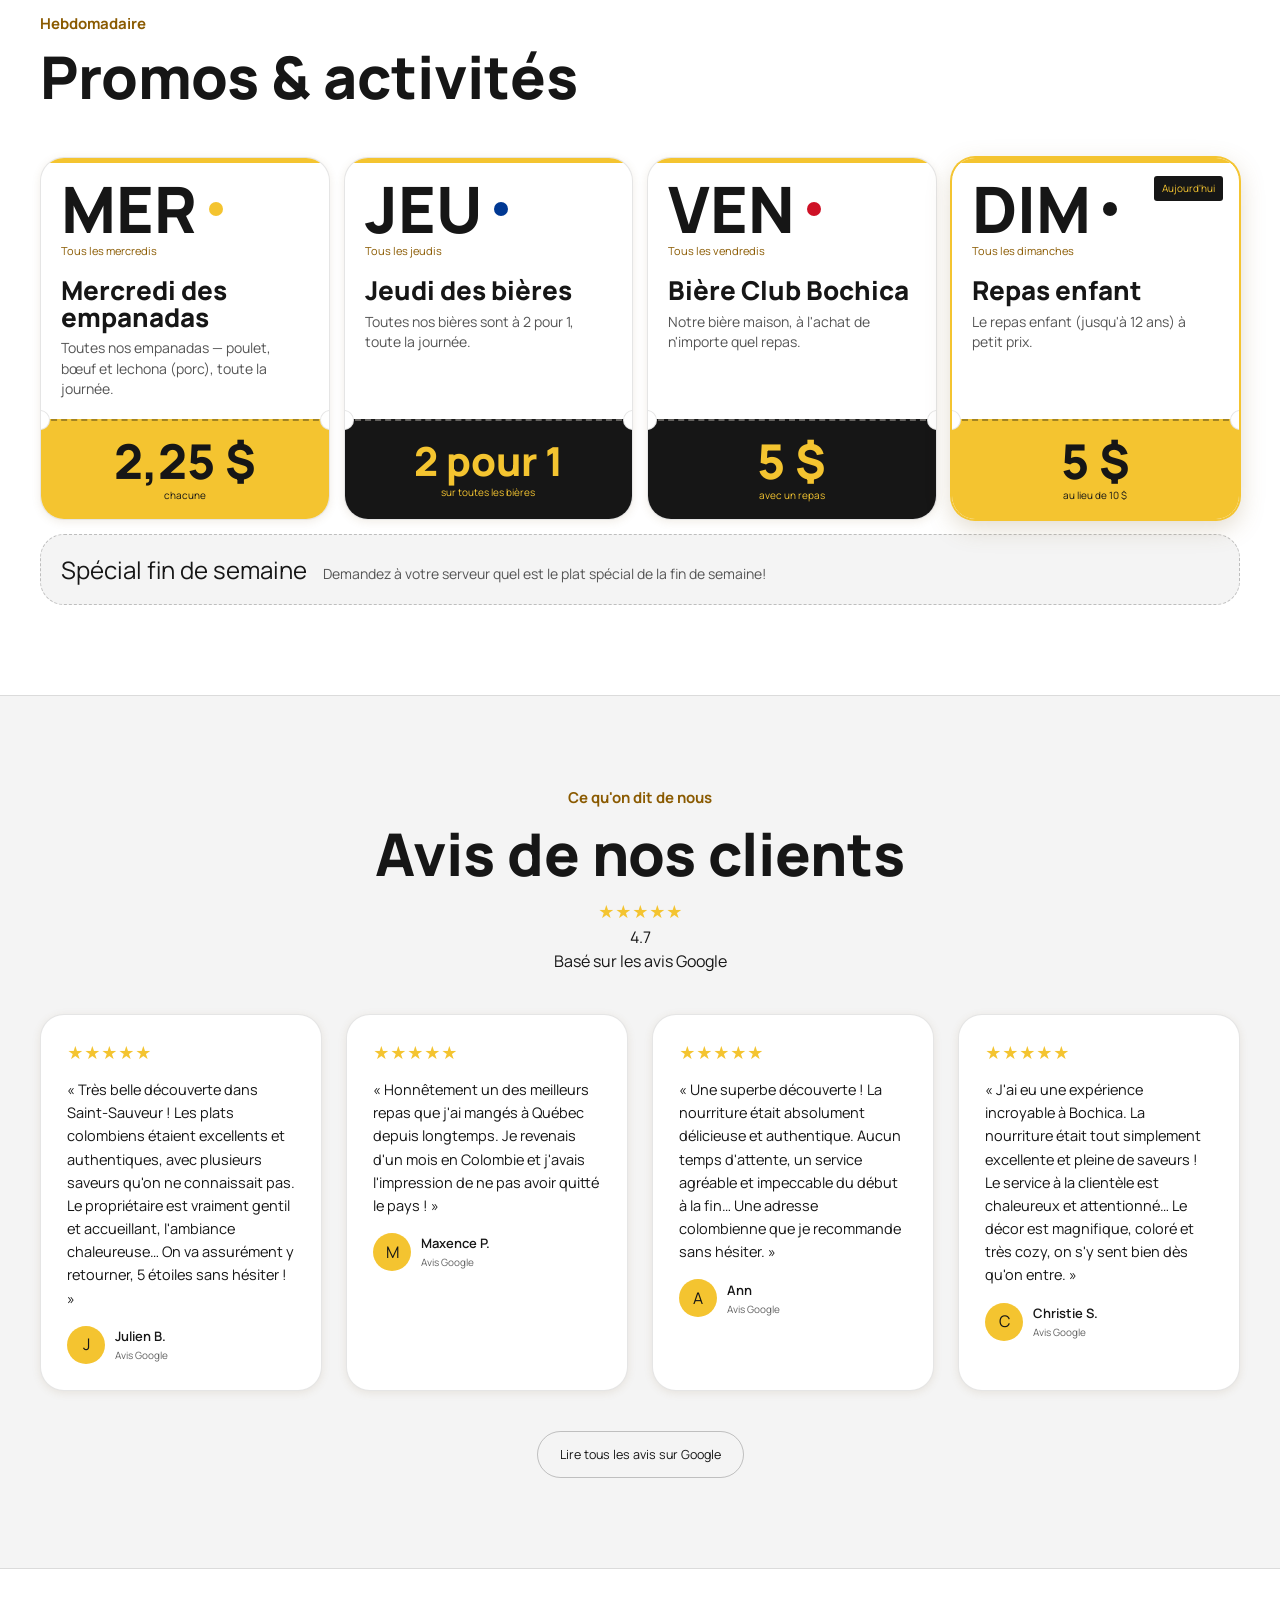
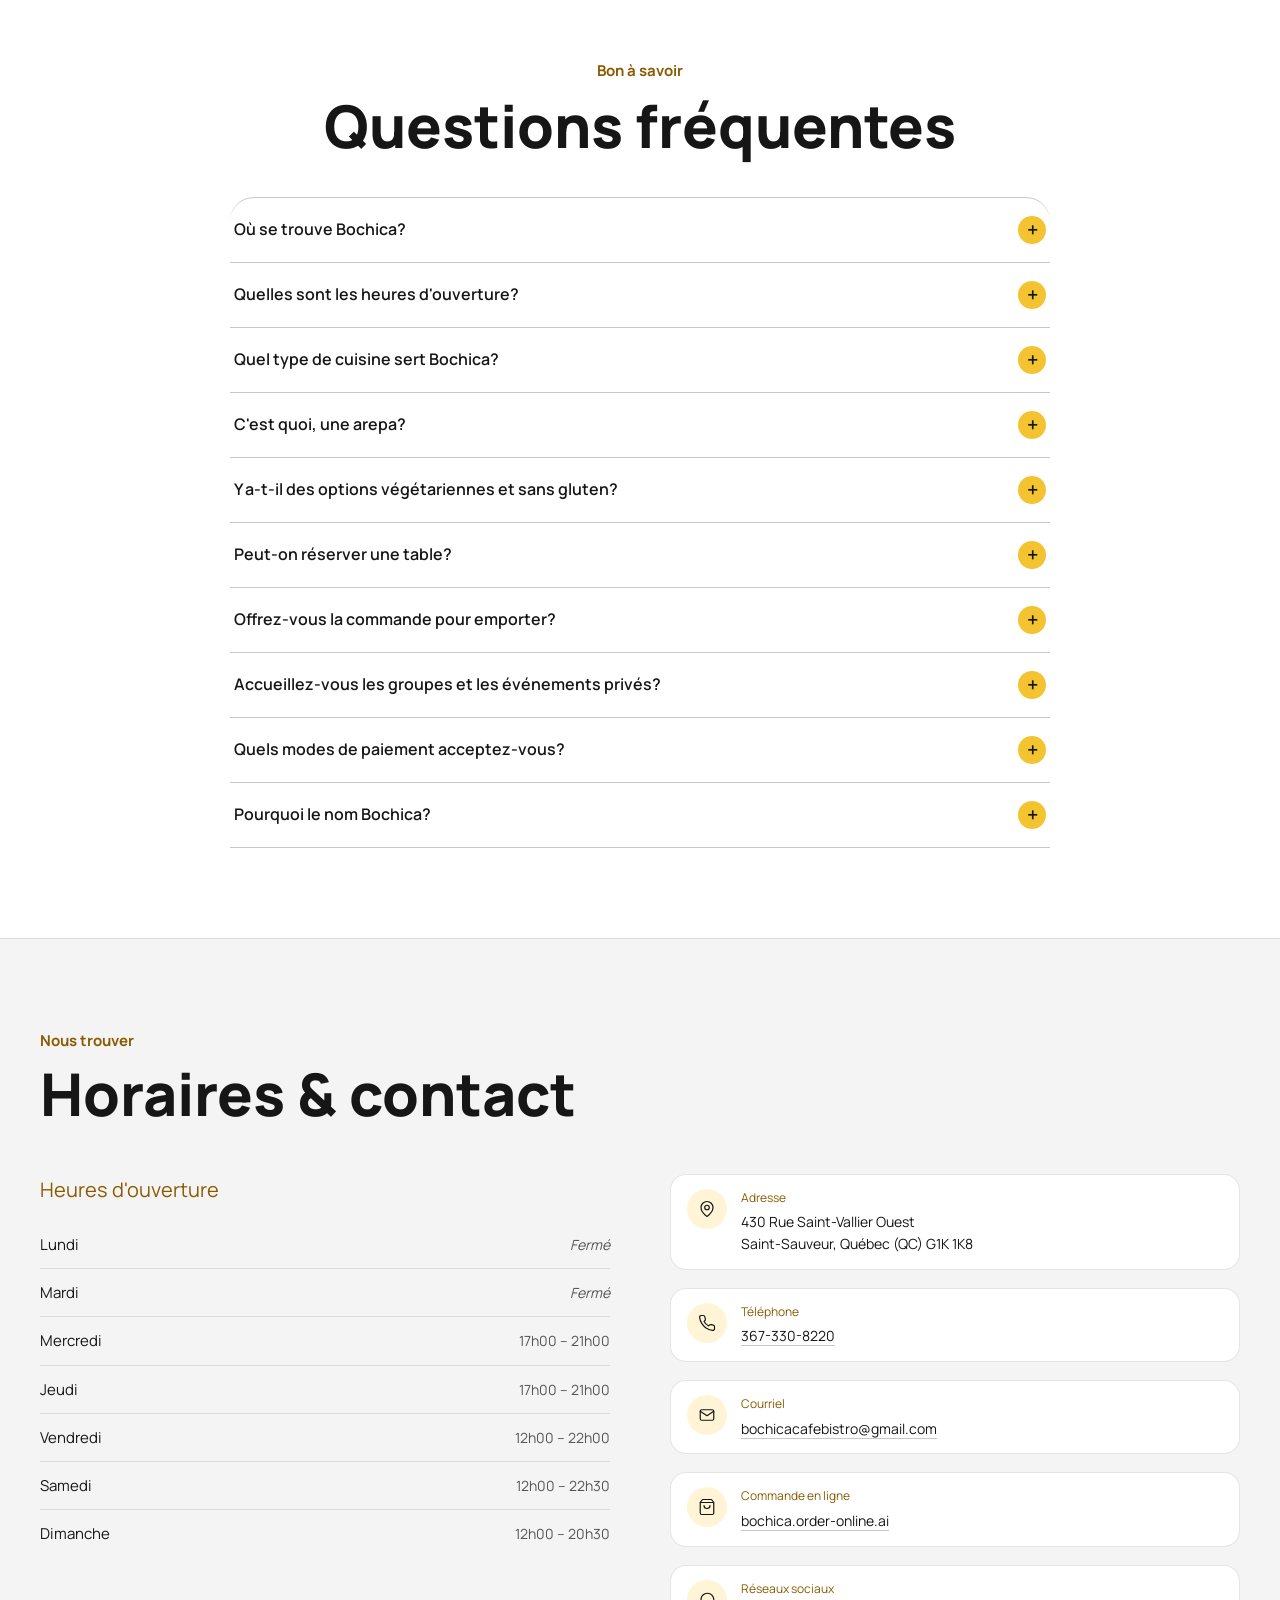
==== commit 0d7d1af1: "Suivez-nous : nouveau texte + vraies couleurs Instagram/Facebook ; promos sur toute la largeur Co-Au" ====
--- a/index.html
+++ b/index.html
@@ -418,7 +418,7 @@
   <link rel="alternate" hreflang="x-default" href="https://bochicacafebistro.ca/"/>
 
   <link rel="stylesheet" href="/css/style.css?v=20261025a"/>
-  <link rel="stylesheet" href="/css/bento.css?v=20261027e"/>
+  <link rel="stylesheet" href="/css/bento.css?v=20261027f"/>
 
   <!-- Langue : chaque langue a sa propre adresse (/, /en/, /es/).
        Sur la page FR seulement : 1) un visiteur qui avait choisi EN/ES est renvoyé vers sa version ;
@@ -1100,9 +1100,9 @@
         data-fr='<span class="accent">Suivez</span>-nous'
         data-en='<span class="accent">Follow</span> us'
         data-es='<span class="accent">Síguenos</span>'><span class="accent">Suivez</span>-nous</h2>
-      <p class="follow-us__sub" data-fr="Photos, soirées, nouveautés — toute la vie chez Bochica en direct."
-         data-en="Photos, events, latest news — all the Bochica vibes, live."
-         data-es="Fotos, eventos, novedades — toda la vida de Bochica, en vivo.">Photos, soirées, nouveautés — toute la vie chez Bochica en direct.</p>
+      <p class="follow-us__sub" data-fr="Suivez-nous pour ne rien manquer : nos prochaines promotions, nos nouveaux plats, nos nouveautés et nos événements."
+         data-en="Follow us so you never miss our upcoming deals, new dishes, news and events."
+         data-es="Síguenos para no perderte nuestras próximas promociones, platos nuevos, novedades y eventos.">Suivez-nous pour ne rien manquer : nos prochaines promotions, nos nouveaux plats, nos nouveautés et nos événements.</p>
     </div>
   </div>
 
--- a/css/bento.css
+++ b/css/bento.css
@@ -494,3 +494,15 @@
 /* 27 oct. (e) : statut ouvert/fermé à UN seul endroit par écran —
    ordinateur : dans l'accueil (#status-pill) ; mobile (accueil masqué) : à côté de « Notre menu » (#menu-status) */
 @media (min-width: 761px) { .menu-hero-header .menu-status { display: none !important; } }
+
+/* 27 oct. (f) : « Suivez-nous » — les boutons reprennent les couleurs d'Instagram et de Facebook */
+.follow-btn--ig { background: linear-gradient(135deg, #f09433 0%, #e6683c 25%, #dc2743 50%, #cc2366 75%, #bc1888 100%) !important; }
+.follow-btn--fb { background: #1464cc !important; }
+.follow-btn__icon { background: rgba(255,255,255,.2) !important; color: #fff !important; }
+.follow-btn__icon *, .follow-btn--ig *, .follow-btn--fb * { color: #fff !important; }
+.follow-us__sub { max-width: 60ch; font-size: 17px; }
+
+/* « Promos & activités » : les 4 cartes prennent toute la largeur (plus de vide à droite) */
+.promo-grid { grid-template-columns: repeat(4, minmax(0, 1fr)) !important; }
+@media (max-width: 1000px) { .promo-grid { grid-template-columns: repeat(2, minmax(0, 1fr)) !important; } }
+@media (max-width: 540px) { .promo-grid { grid-template-columns: minmax(0, 1fr) !important; } }
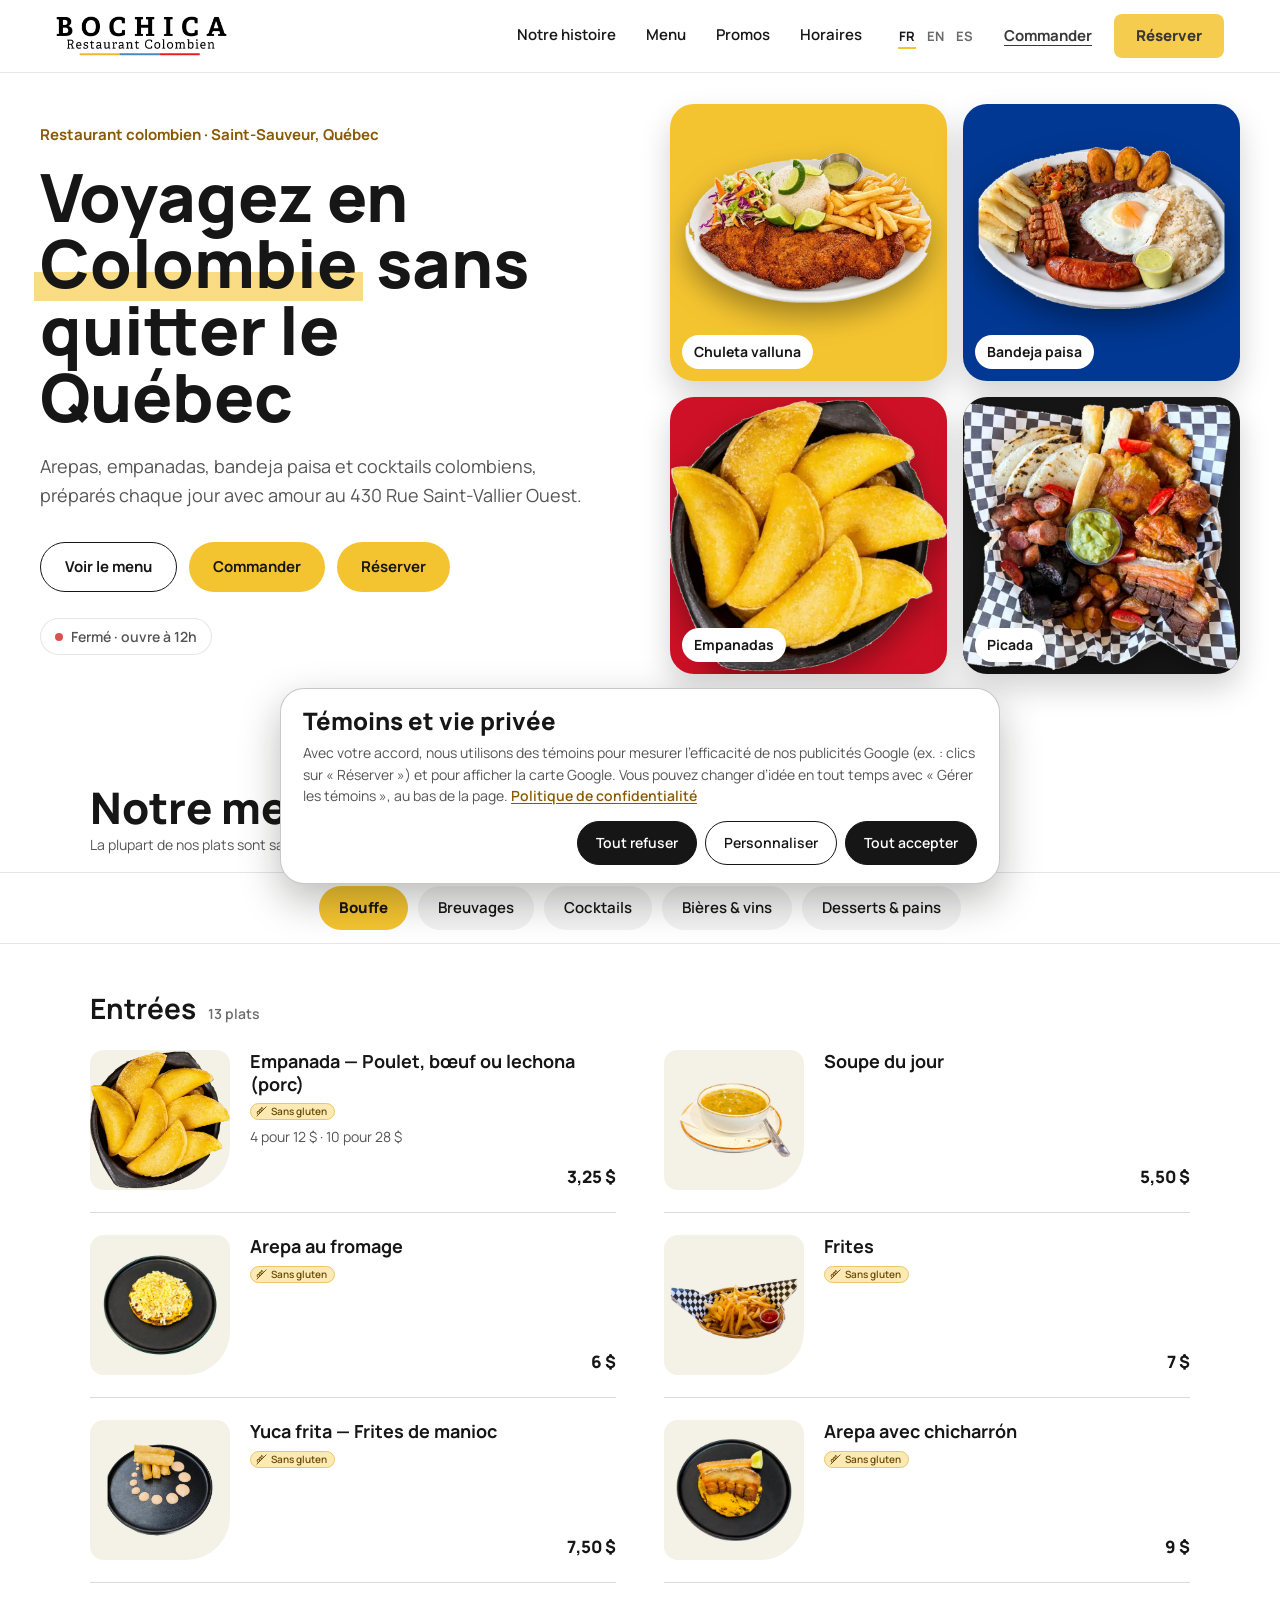
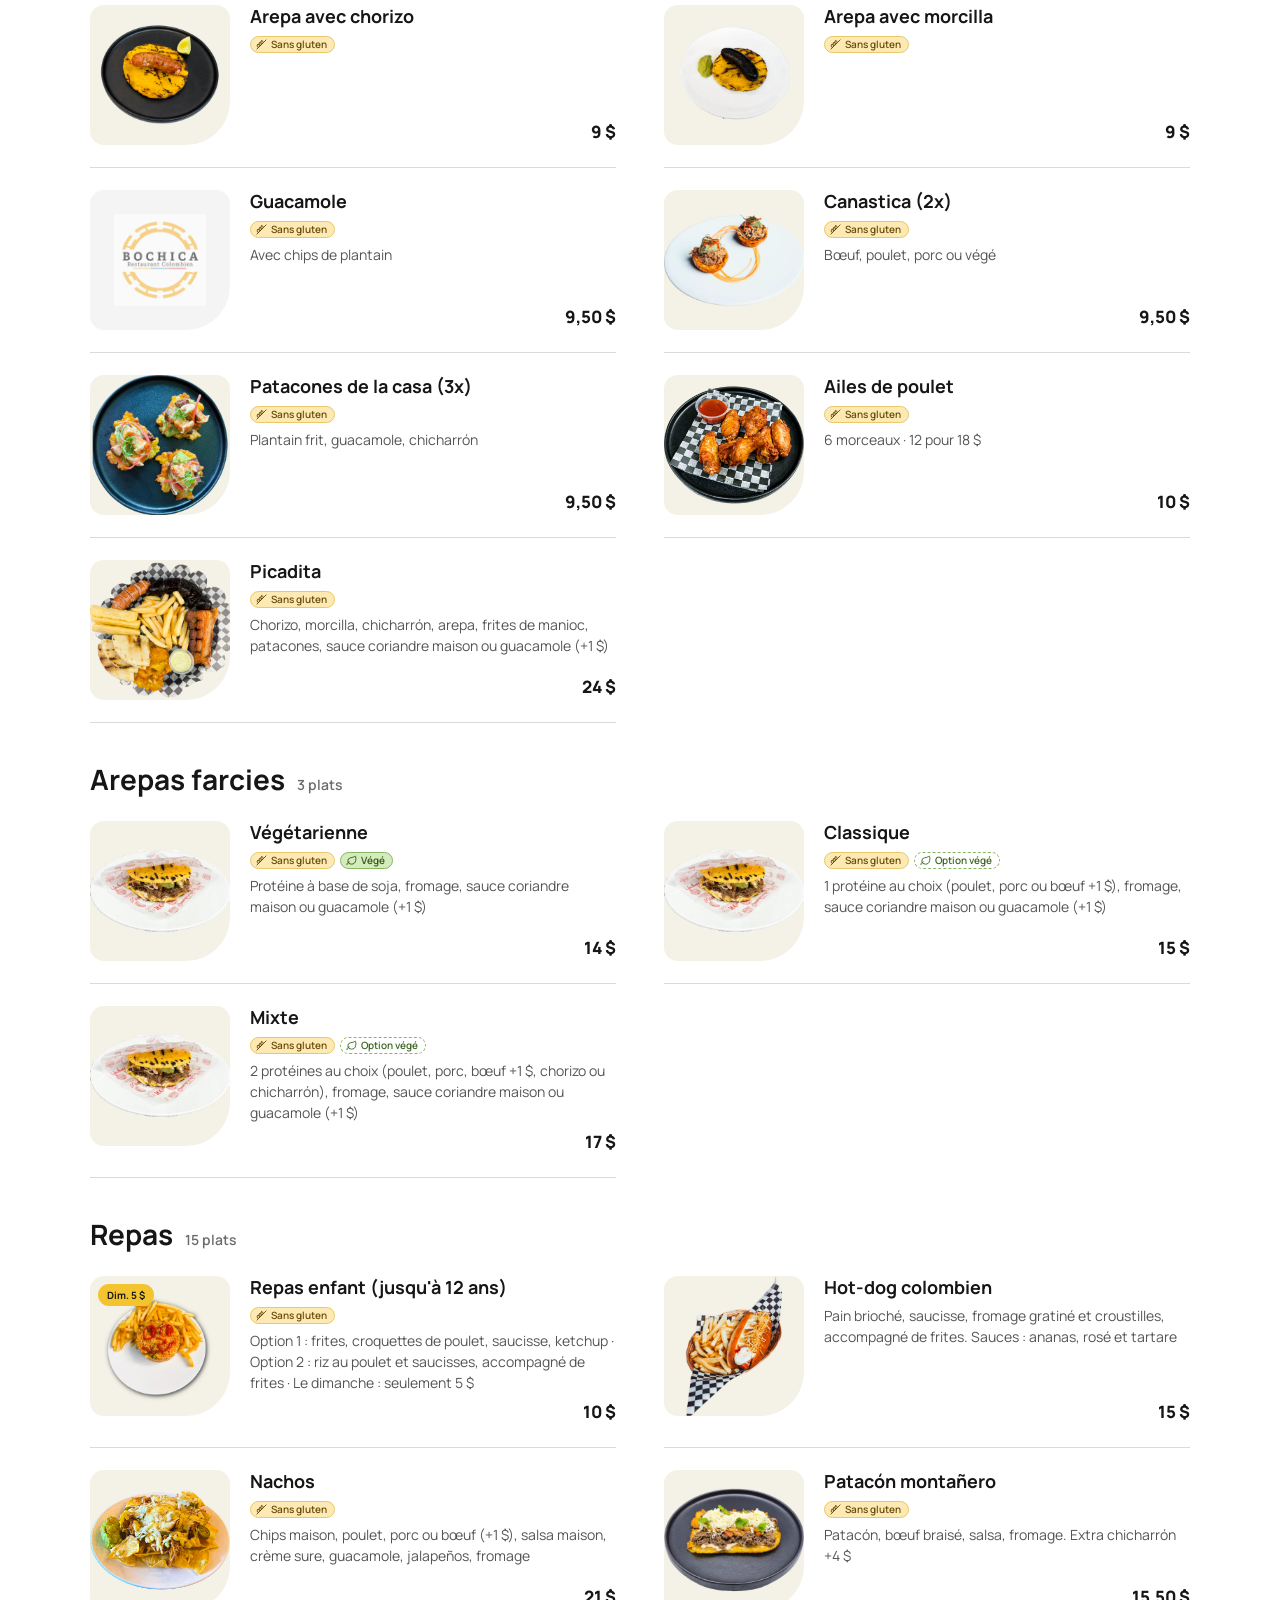
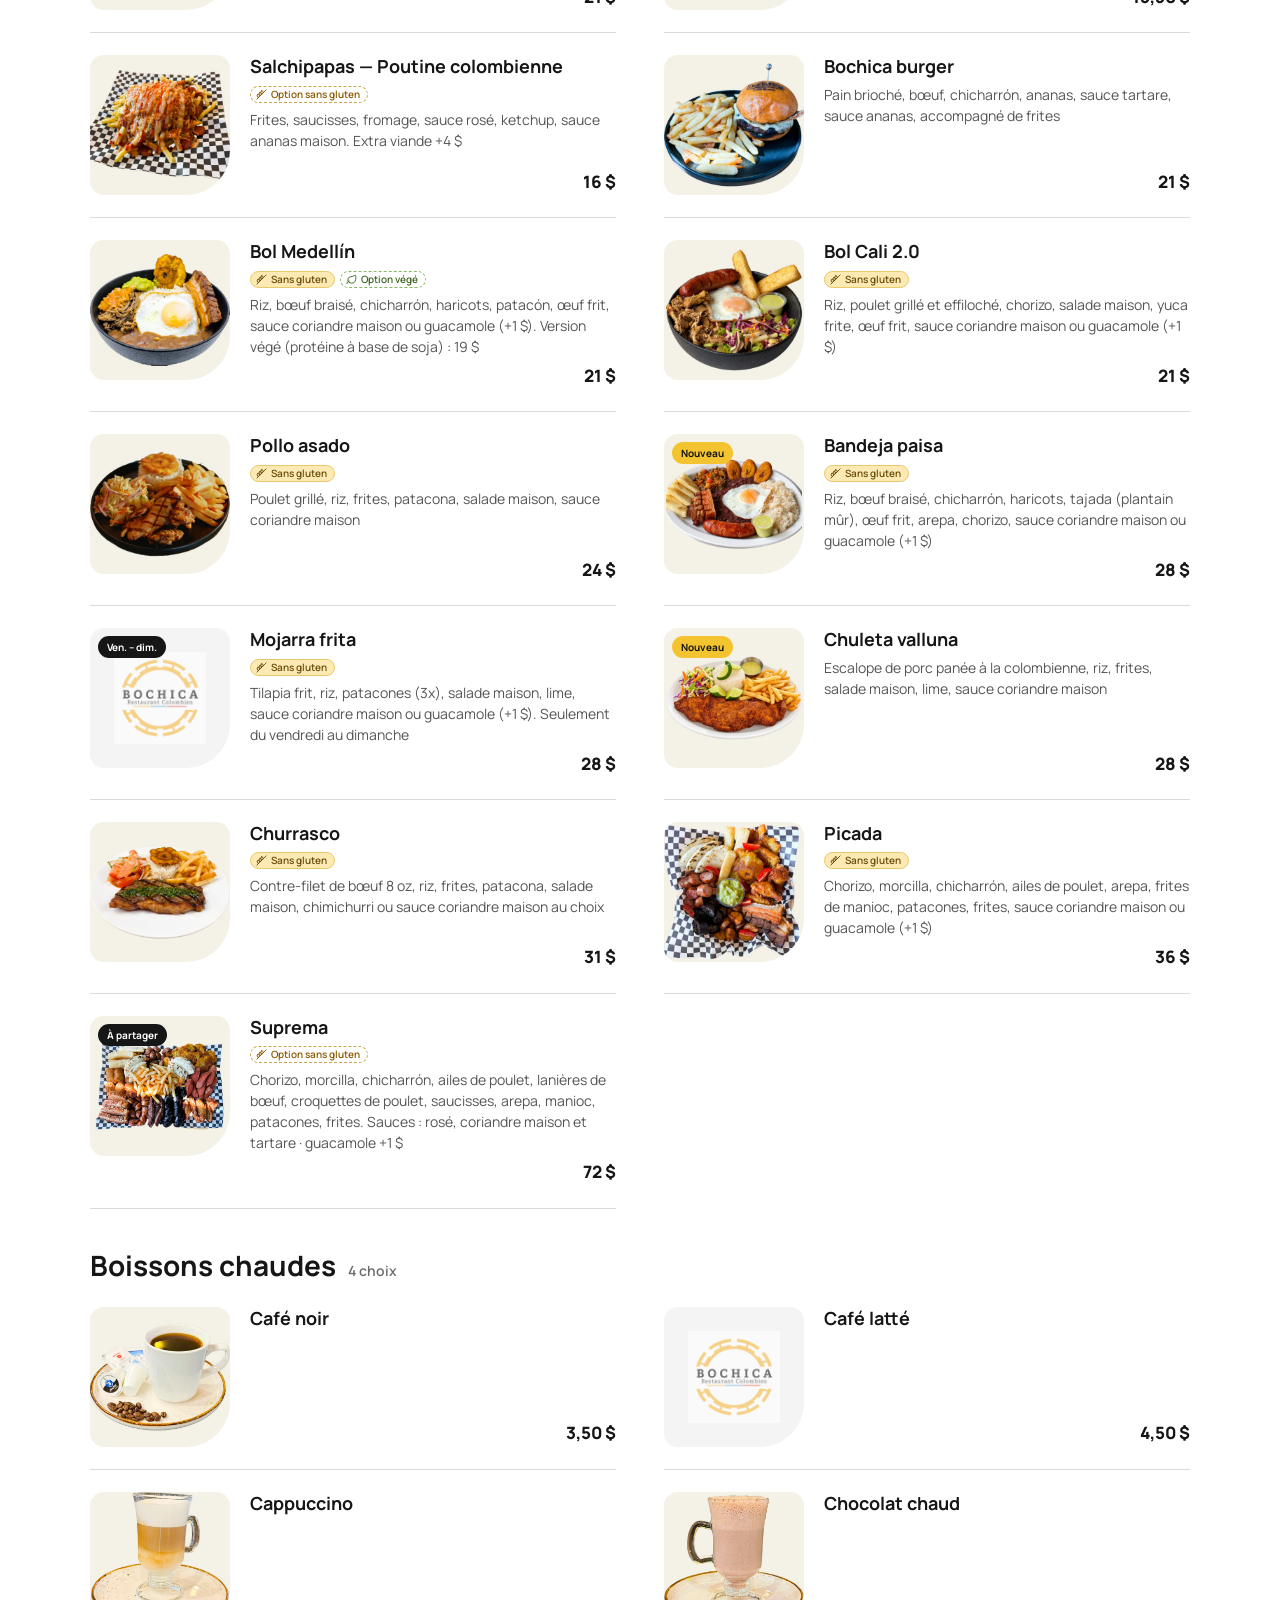
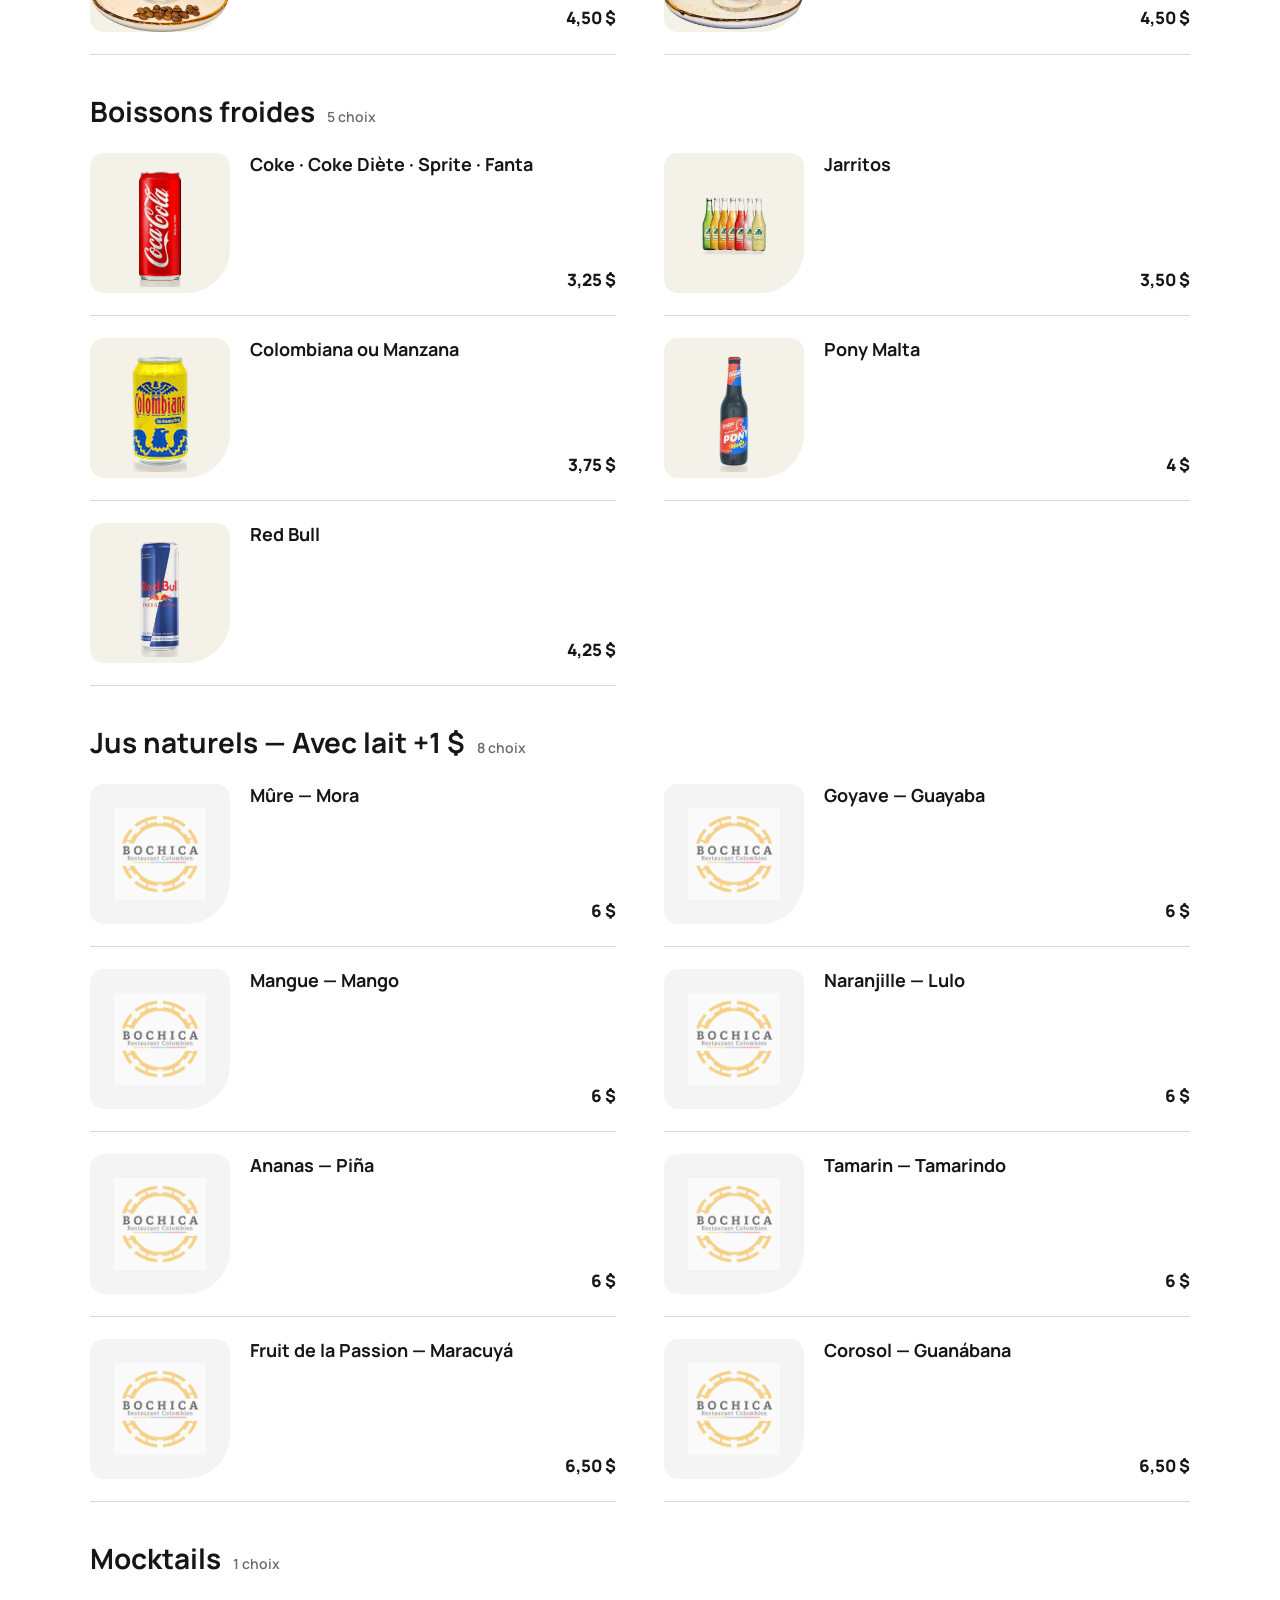
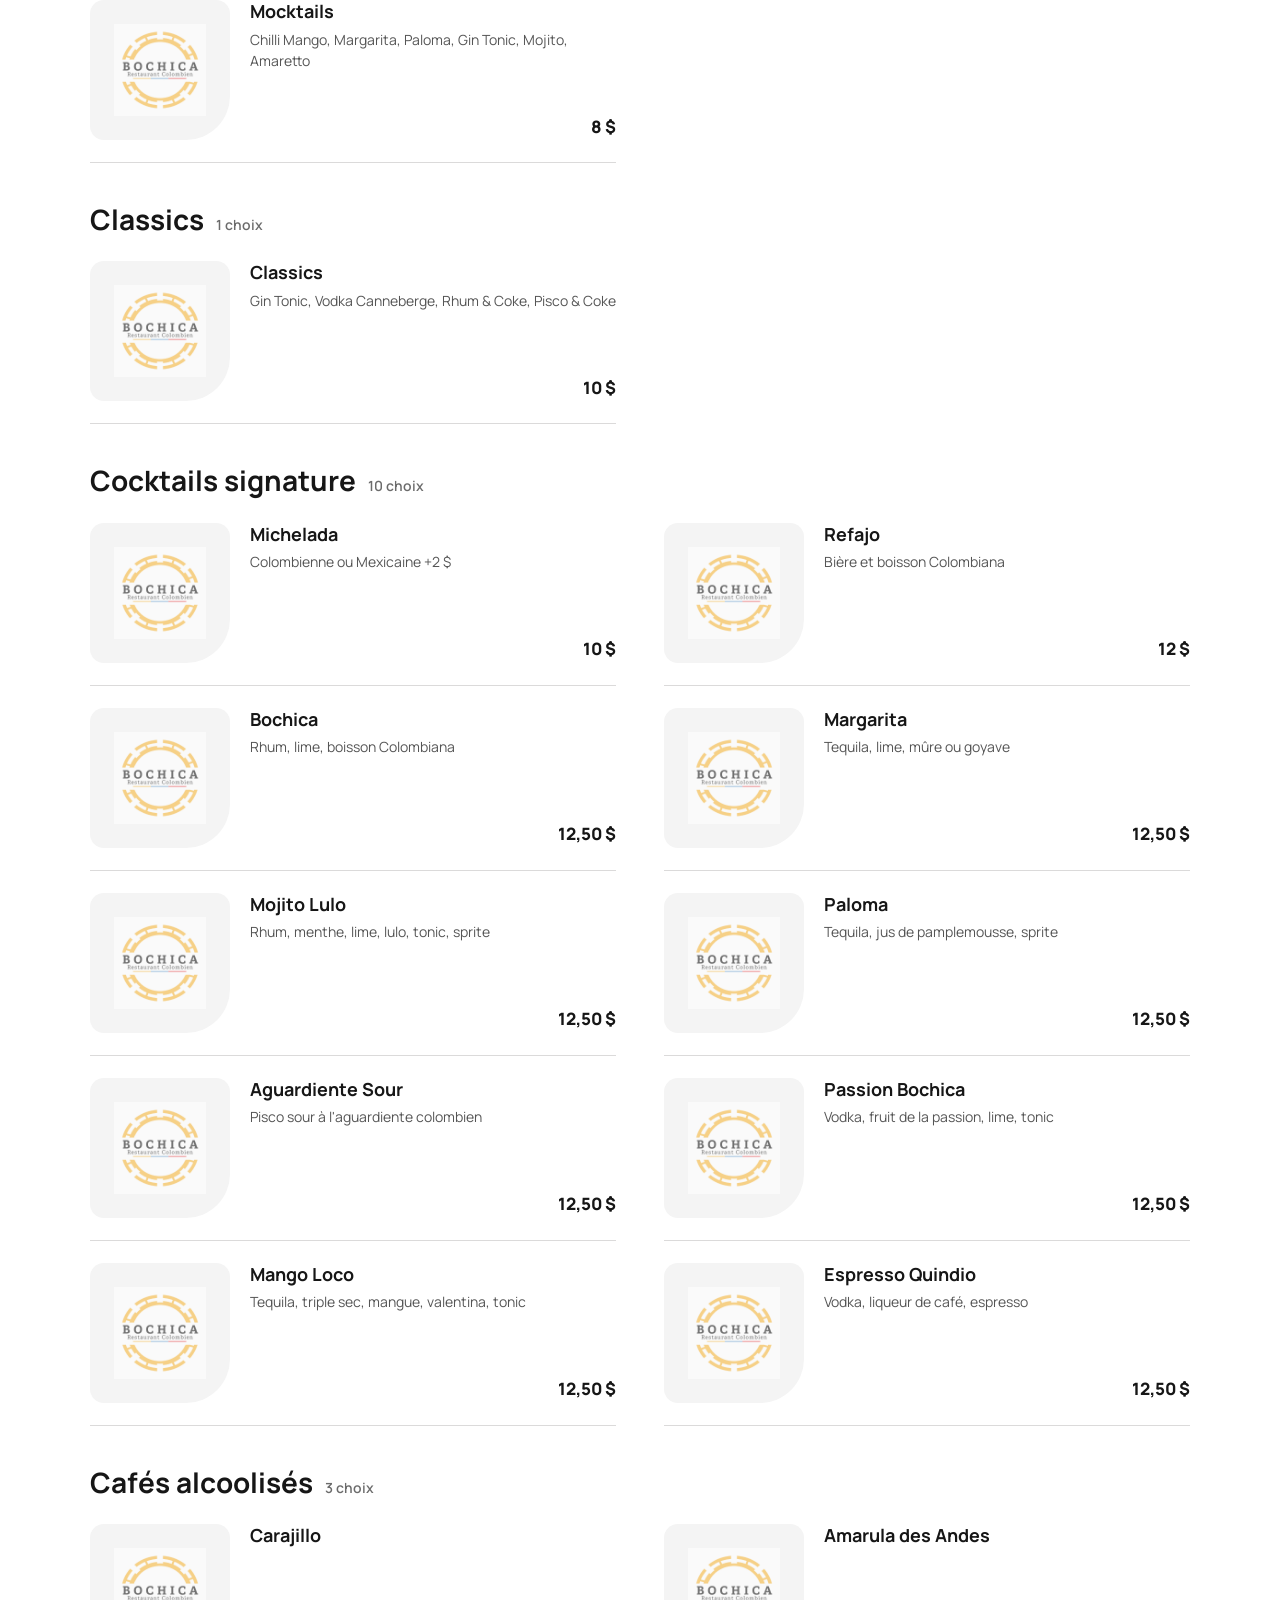
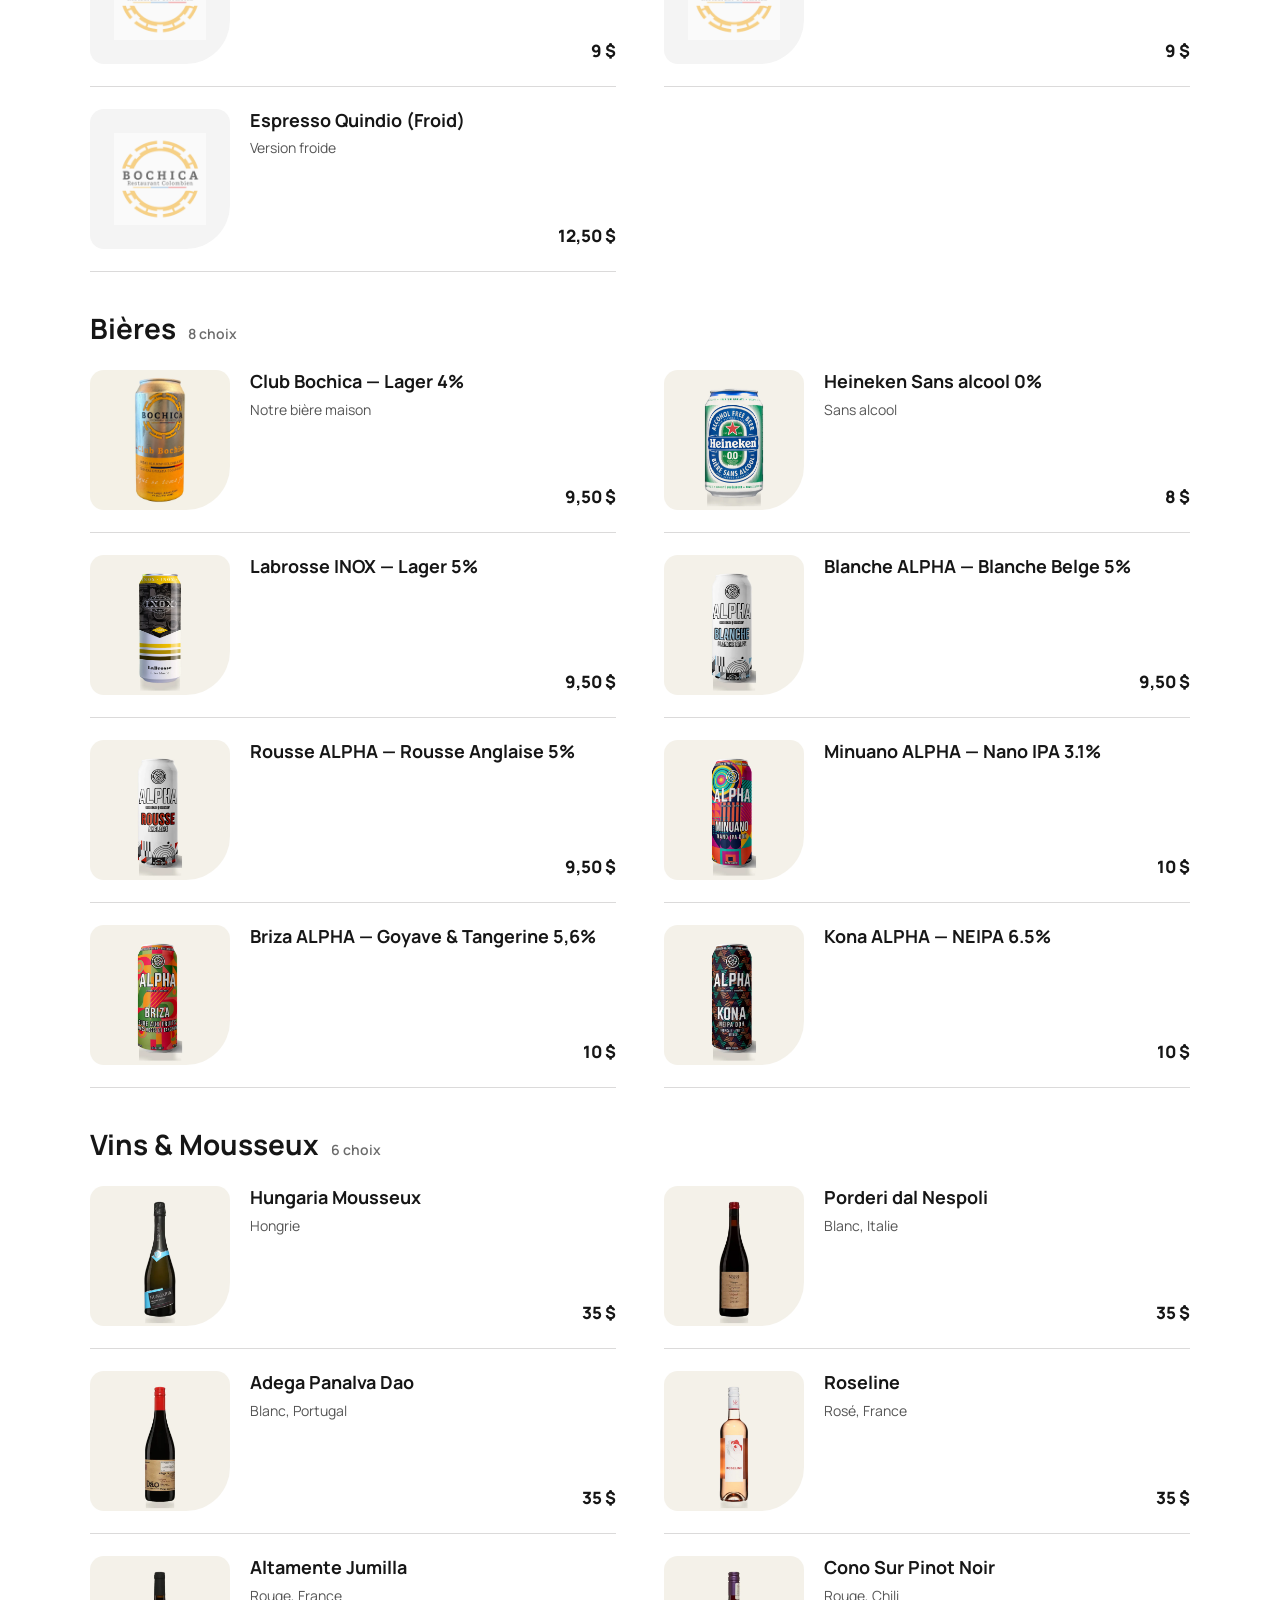
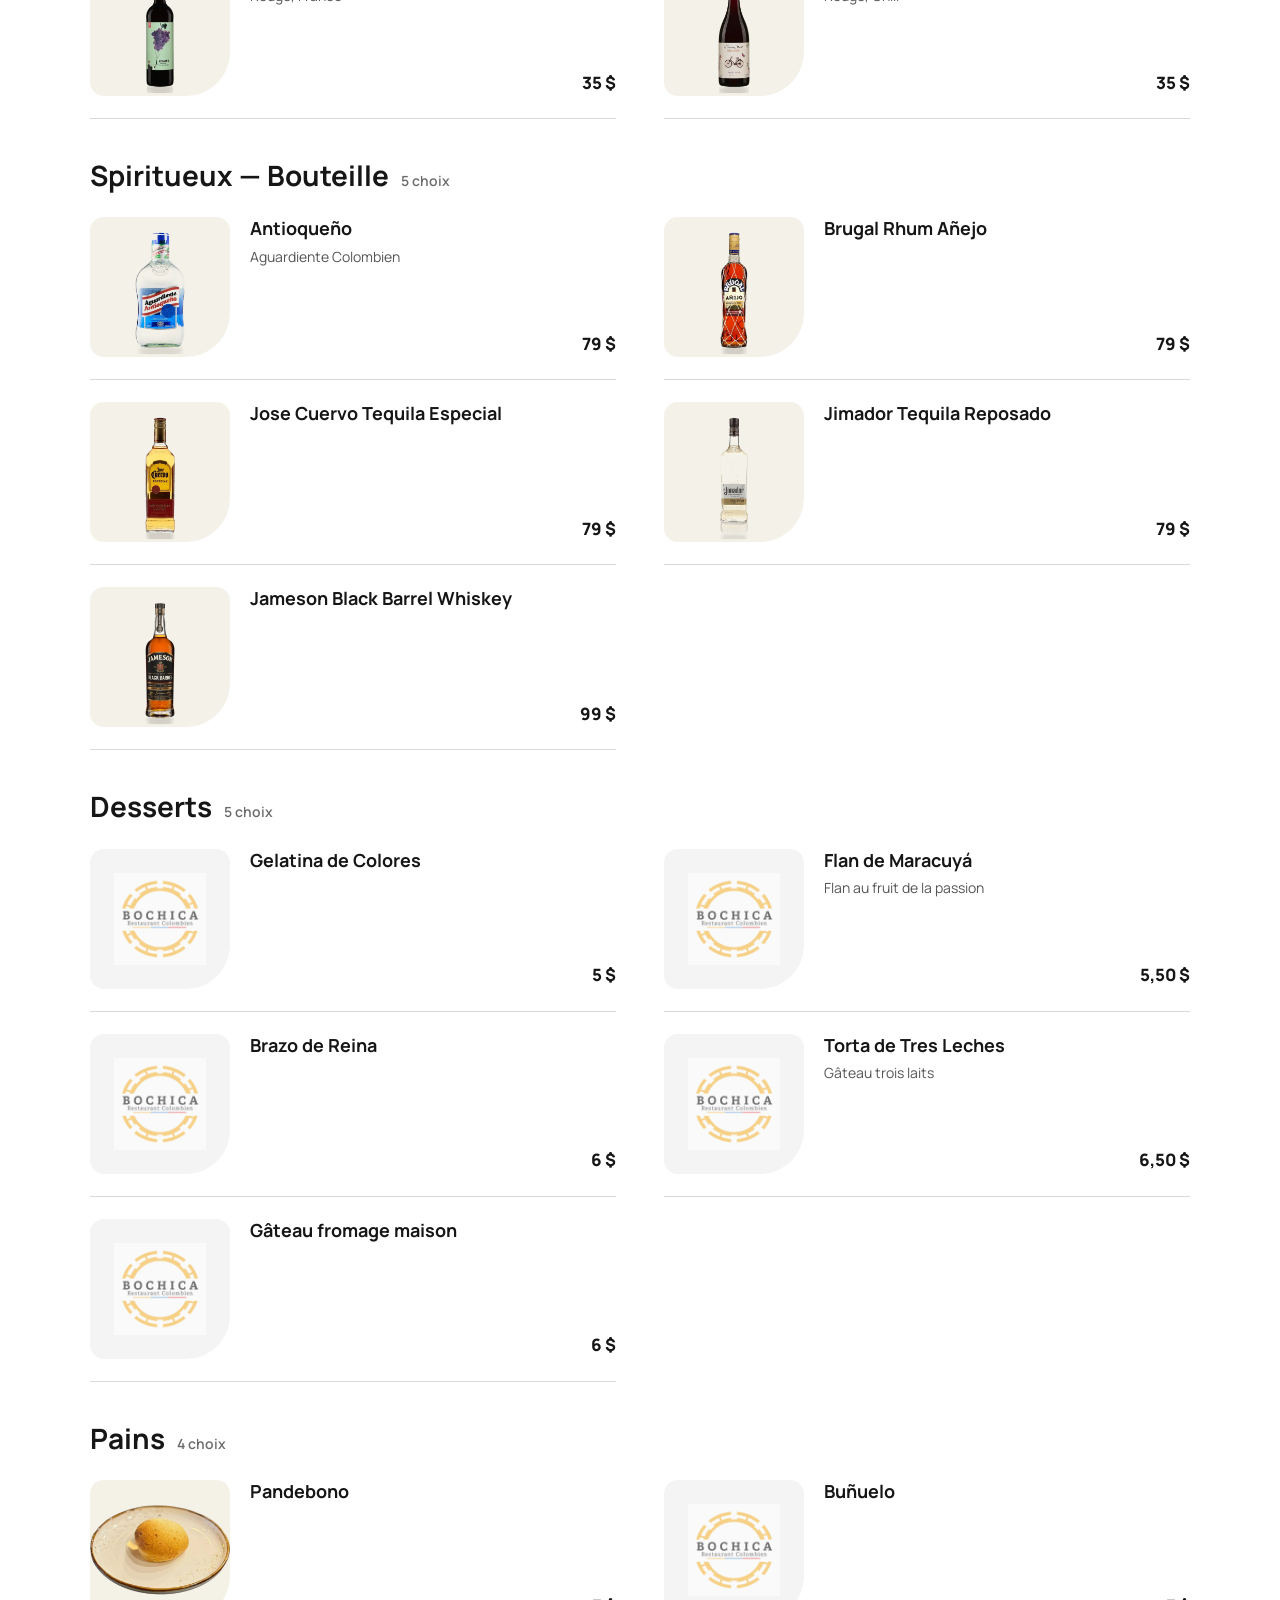
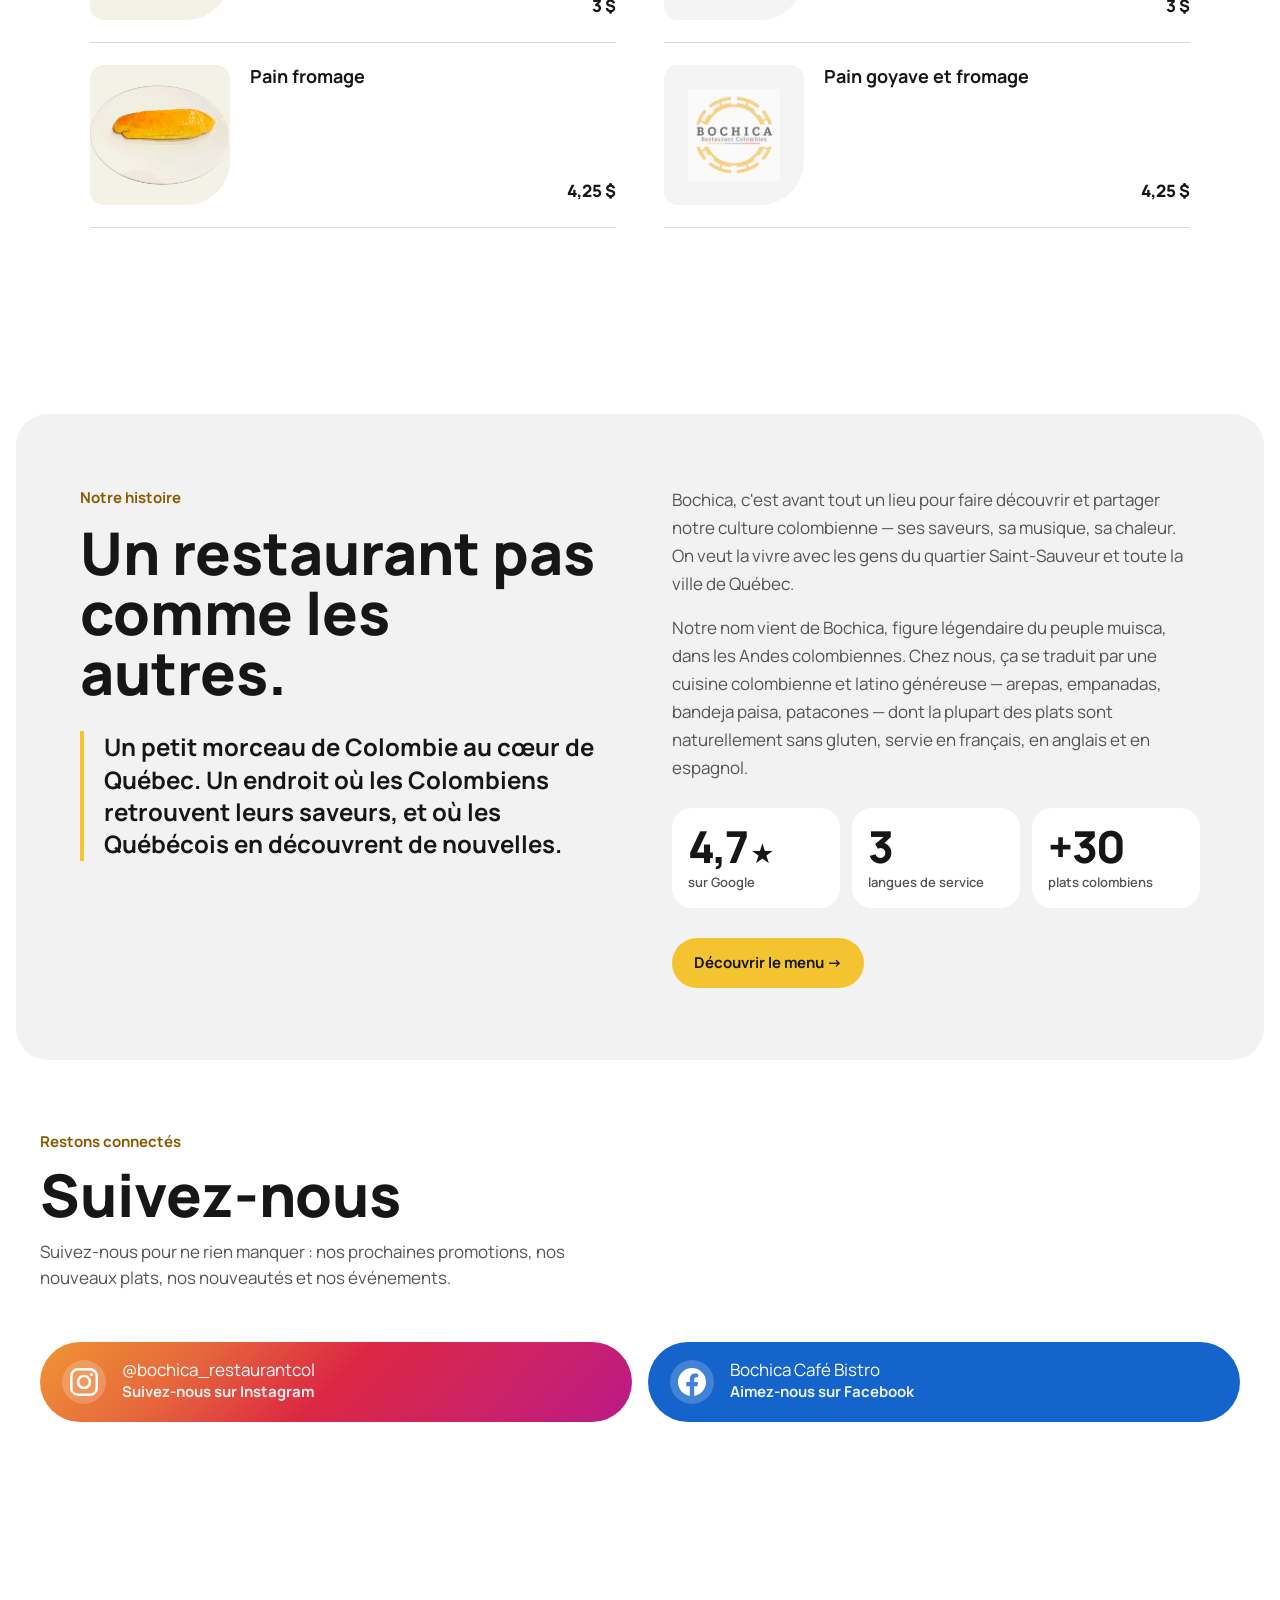
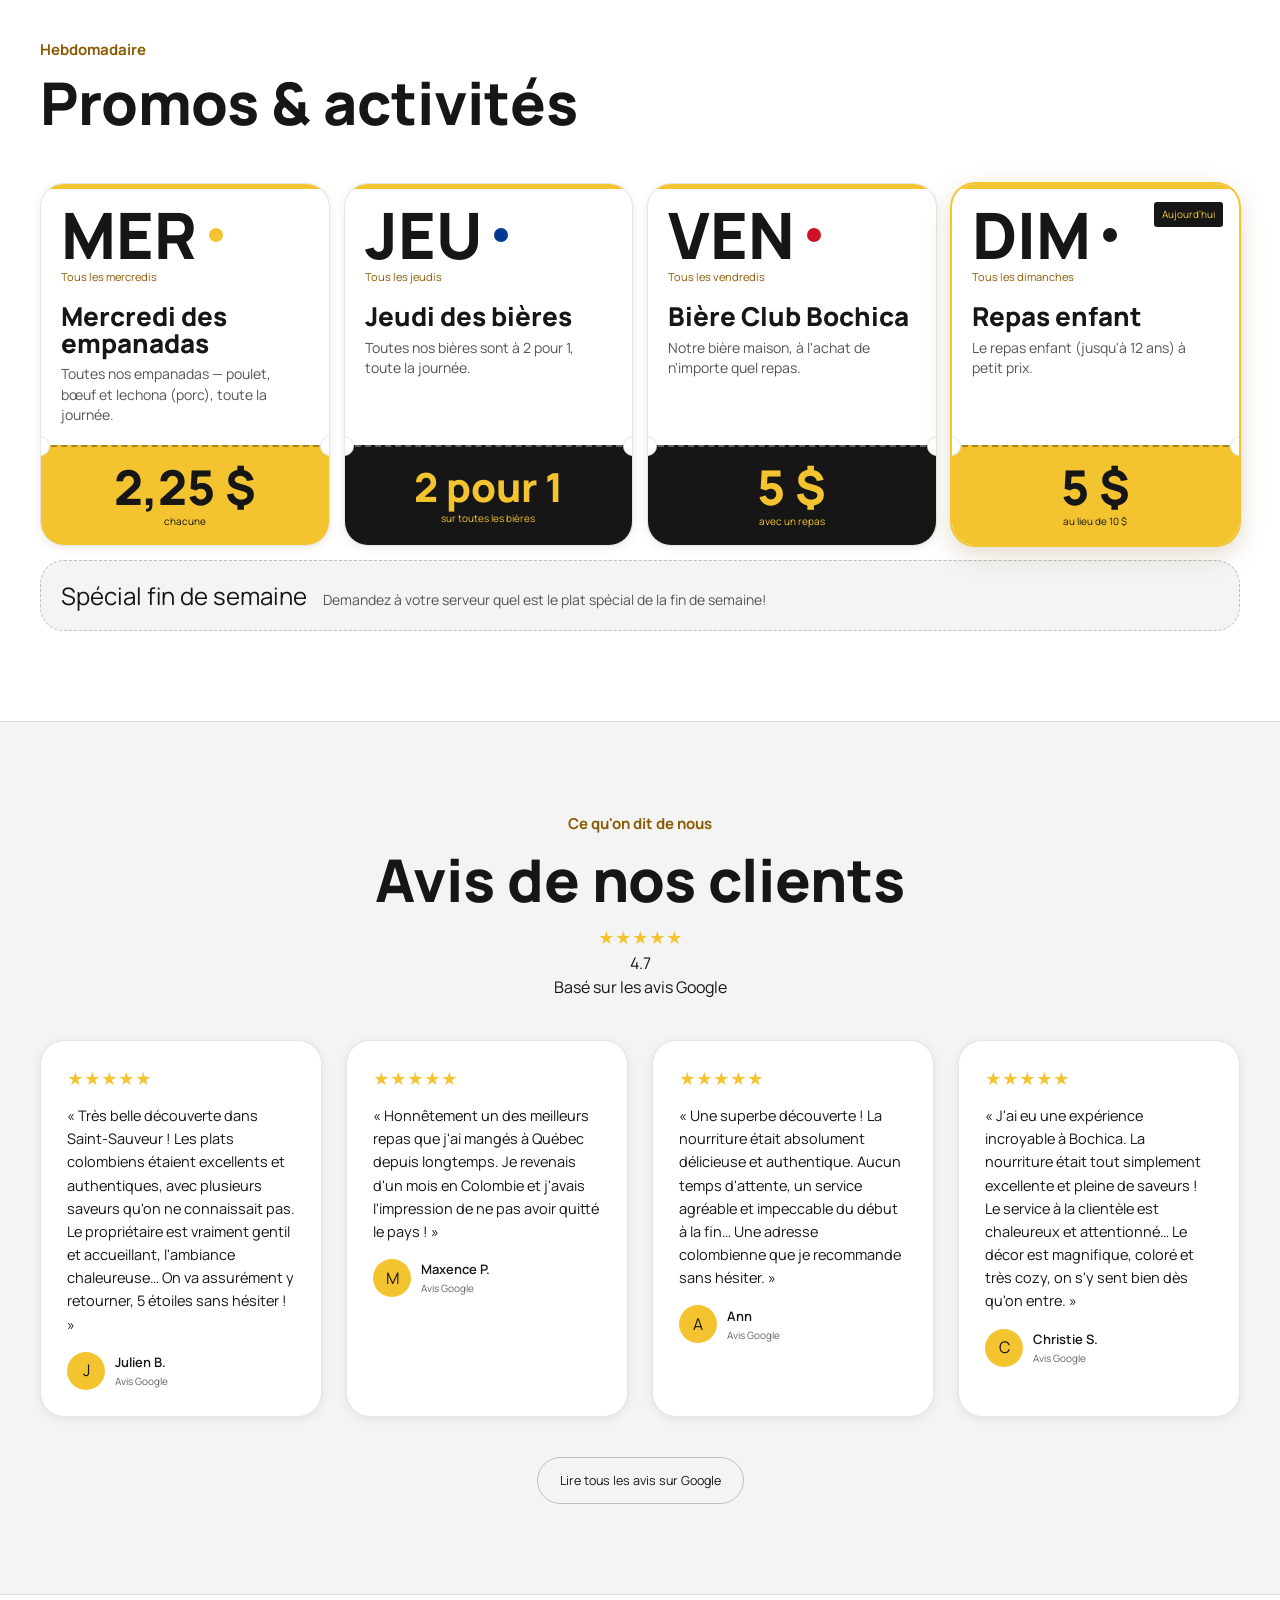
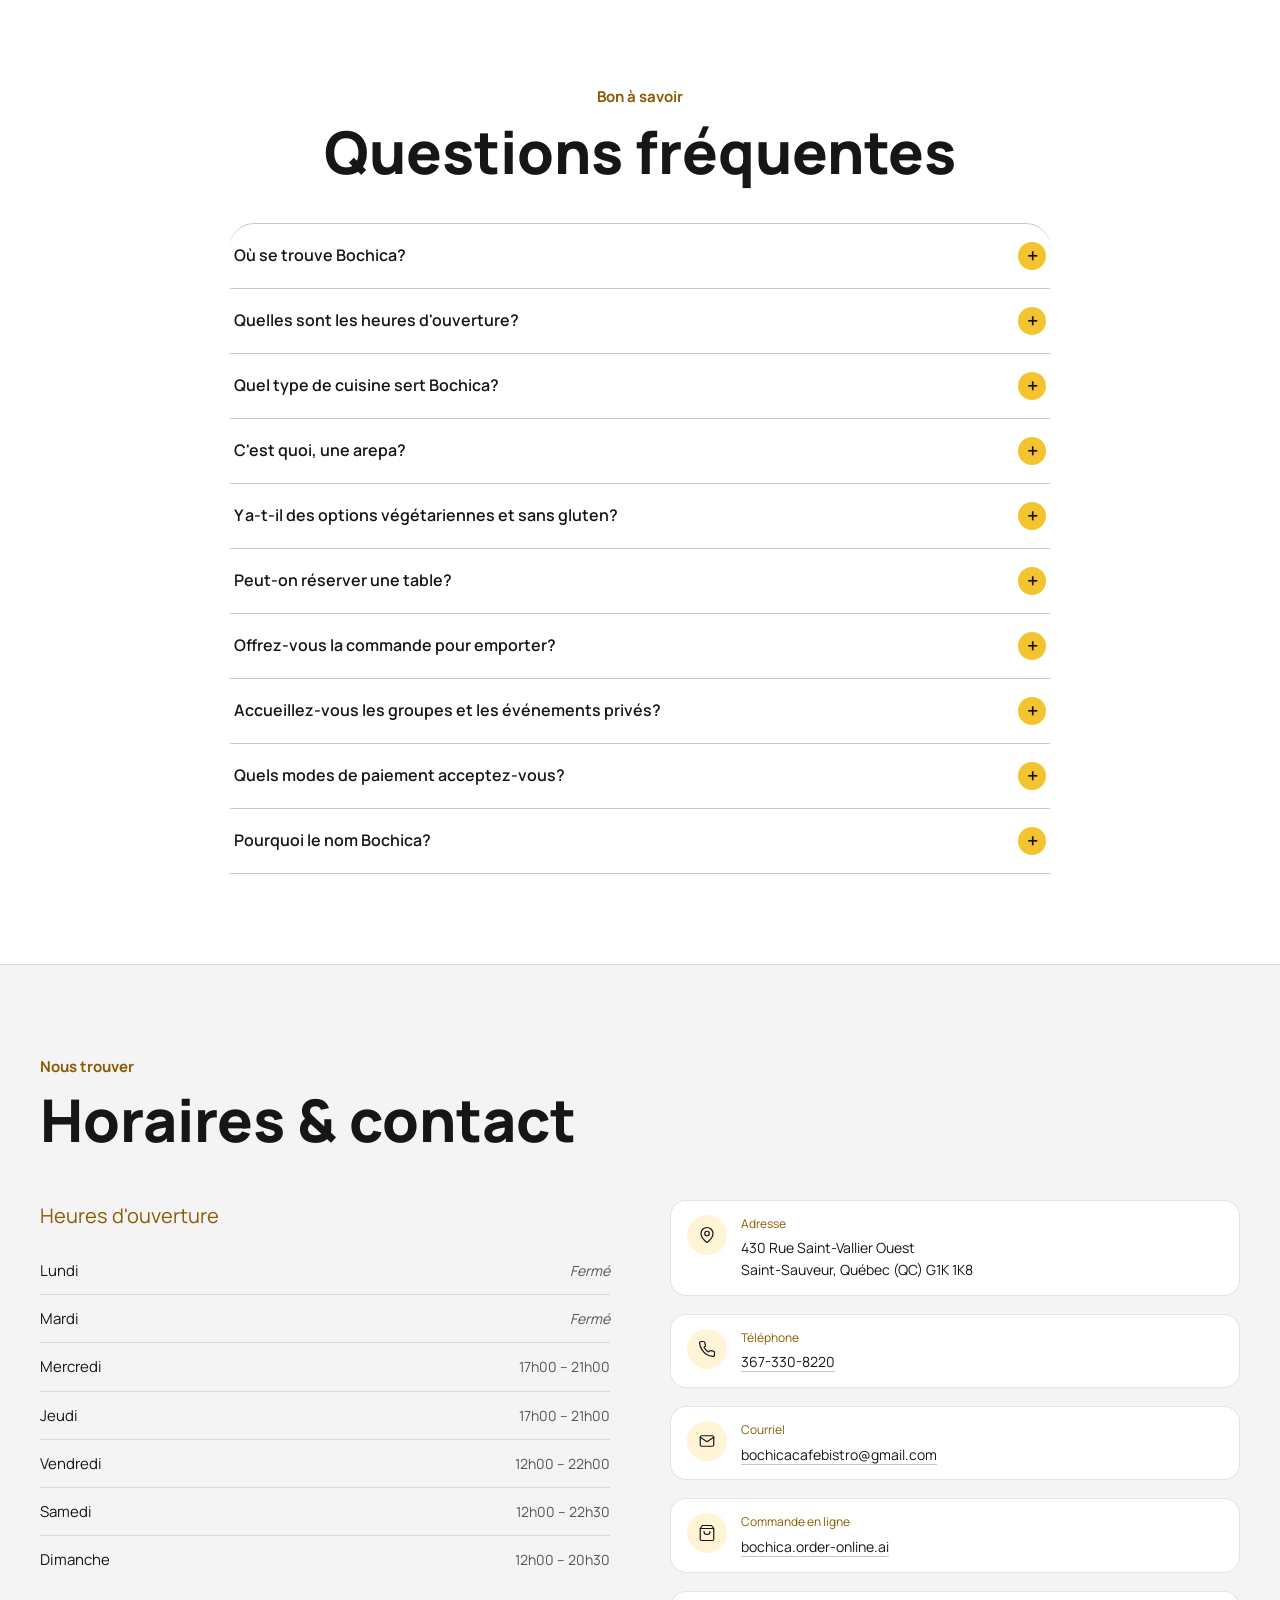
==== commit 0002b07f: "Catégories du menu : boutons simples (option 1), titres sans lignes avec nombre de plats Co-Authored" ====
--- a/index.html
+++ b/index.html
@@ -418,7 +418,7 @@
   <link rel="alternate" hreflang="x-default" href="https://bochicacafebistro.ca/"/>
 
   <link rel="stylesheet" href="/css/style.css?v=20261025a"/>
-  <link rel="stylesheet" href="/css/bento.css?v=20261027f"/>
+  <link rel="stylesheet" href="/css/bento.css?v=20261027j"/>
 
   <!-- Langue : chaque langue a sa propre adresse (/, /en/, /es/).
        Sur la page FR seulement : 1) un visiteur qui avait choisi EN/ES est renvoyé vers sa version ;
@@ -1624,7 +1624,7 @@
   </div>
 </div>
 
-<script src="/js/main.js?v=20261027c"></script>
+<script src="/js/main.js?v=20261027e"></script>
 <script src="/js/consent.js?v=20261012a"></script>
 <!-- Vercel Web Analytics : statistiques de visites sans témoins (Loi 25 : aucun consentement requis, mentionné dans la politique). -->
 <script defer src="/_vercel/insights/script.js"></script>
--- a/css/bento.css
+++ b/css/bento.css
@@ -506,3 +506,37 @@
 .promo-grid { grid-template-columns: repeat(4, minmax(0, 1fr)) !important; }
 @media (max-width: 1000px) { .promo-grid { grid-template-columns: repeat(2, minmax(0, 1fr)) !important; } }
 @media (max-width: 540px) { .promo-grid { grid-template-columns: minmax(0, 1fr) !important; } }
+
+/* ═══ 27 oct. (g) : catégories du menu — OPTION 1 « boutons simples » (choisie) ═══
+   Boutons texte arrondis comme le reste du site (actif jaune, autres gris pâle), sans icônes ;
+   titres de sous-sections sans les 2 lignes ni icône, avec le nombre de plats en gris. */
+.menu-cat {
+  border: 0 !important;
+  background: #f2f2f2 !important;
+  box-shadow: none !important;
+  min-height: 44px; padding: 0 20px !important; gap: 0;
+  font-family: var(--font-body) !important; font-weight: 600 !important; font-size: 15px !important;
+  color: var(--ink) !important;
+}
+.menu-cat:hover { background: #e9e9e9 !important; }
+.menu-cat.active { background: var(--accent) !important; font-weight: 800 !important; }
+.menu-cat-icon { display: none !important; }
+.menu-cats { gap: 10px !important; }
+
+#menu .menu-subsection-title {
+  align-items: baseline !important; gap: 12px !important;
+  padding: 40px 0 4px !important;
+  font-size: 28px !important;
+}
+#menu .menu-subsection-title::after { display: none !important; content: none !important; }
+#menu .menu-subsection-title svg { display: none !important; }
+.menu-sub-count { font-family: var(--font-body); font-size: 14px; font-weight: 600; color: #6b6b6b; letter-spacing: 0 !important; }
+
+@media (max-width: 900px) {
+  .menu-cat { min-height: 40px; padding: 0 16px !important; font-size: 14px !important; }
+  .menu-cats { gap: 8px !important; }
+}
+@media (max-width: 760px) {
+  #menu .menu-subsection-title { font-size: 22px !important; padding-top: 28px !important; }
+}
+@media (max-width: 900px) { .menu-cats { scroll-padding-inline: var(--pad); } }
